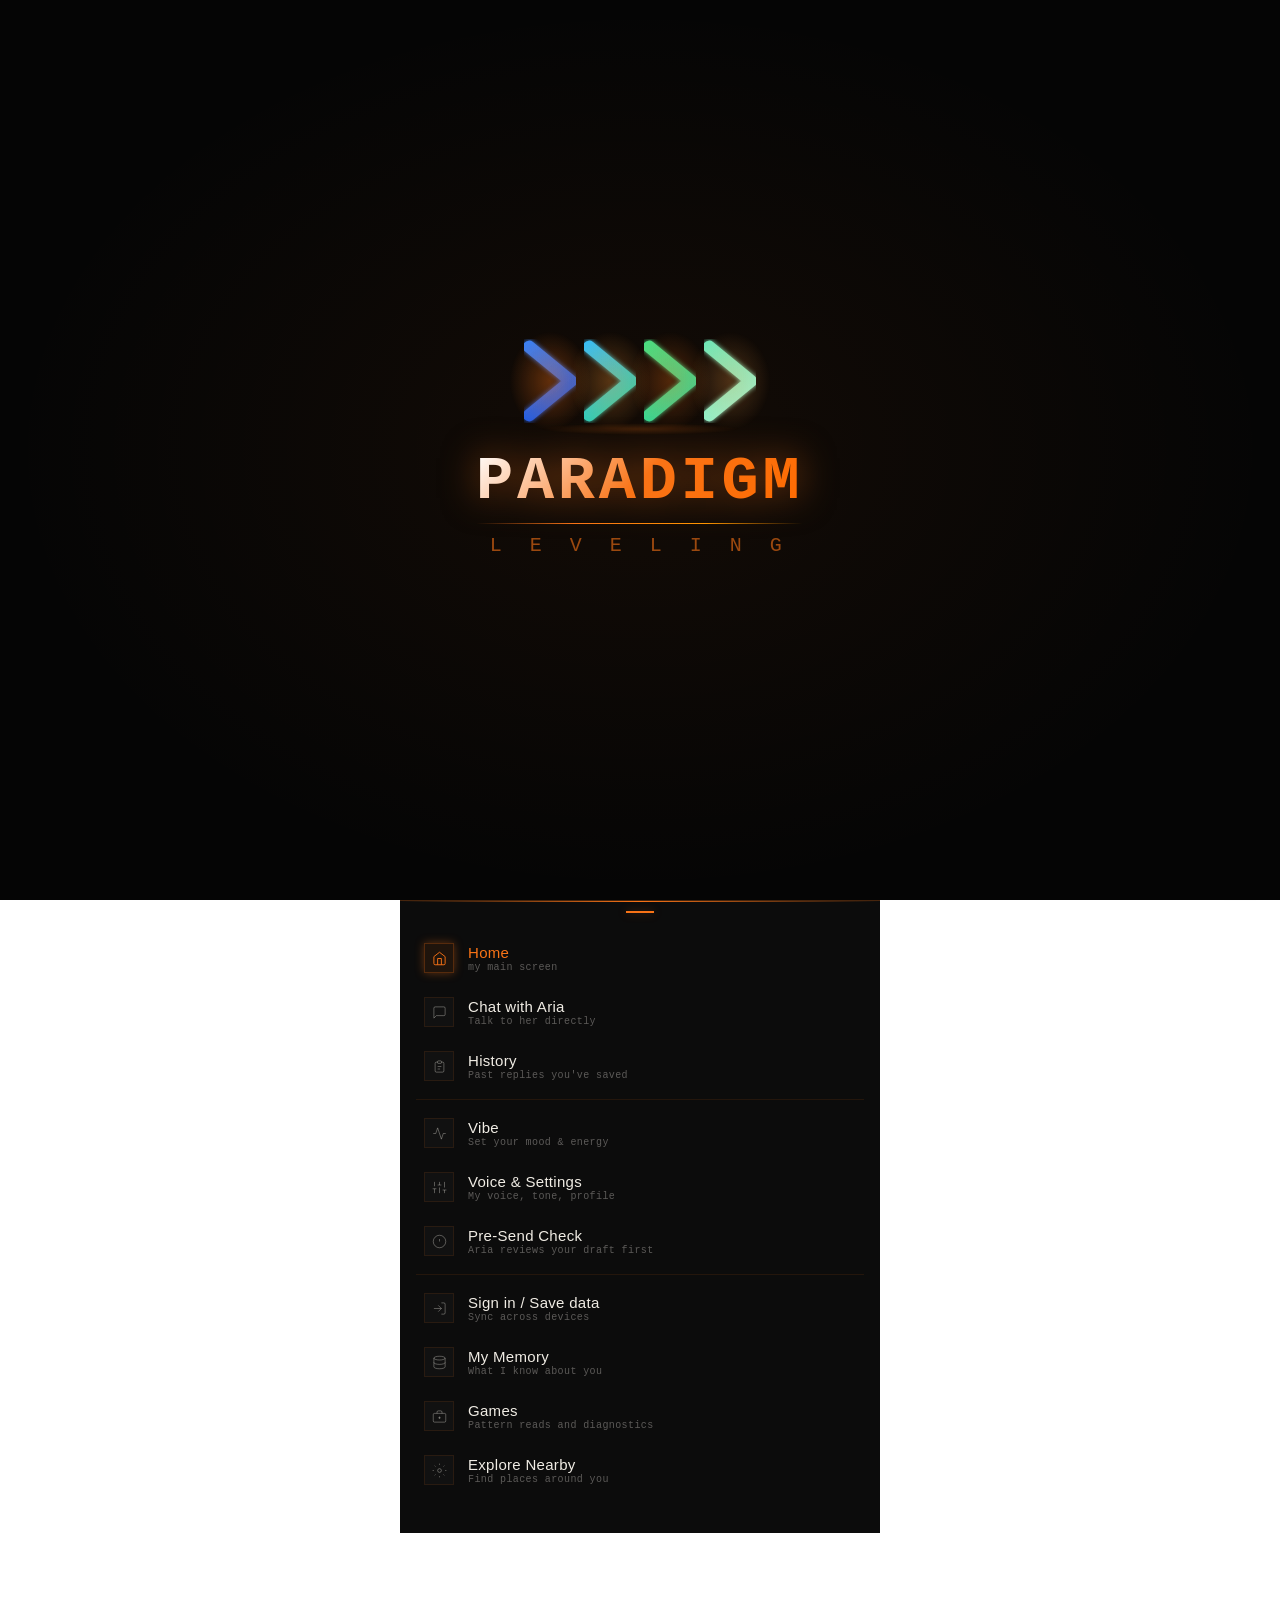
==== index.html @ 17ff1574 "Add files via upload" ====
<!DOCTYPE html>
<html lang="en">
<head>
<meta charset="UTF-8"/>
<meta name="viewport" content="width=device-width, initial-scale=1.0, maximum-scale=1.0"/>
<meta name="mobile-web-app-capable" content="yes"/>
<meta name="apple-mobile-web-app-capable" content="yes"/>
<meta name="apple-mobile-web-app-status-bar-style" content="black-translucent"/>
<meta http-equiv="Content-Security-Policy" content="default-src 'self'; script-src 'self' 'unsafe-inline' https://cdn.jsdelivr.net https://fonts.googleapis.com https://cdnjs.cloudflare.com; style-src 'self' 'unsafe-inline' https://fonts.googleapis.com https://fonts.gstatic.com https://cdnjs.cloudflare.com; font-src 'self' https://fonts.gstatic.com; img-src 'self' data: https://i.imgur.com https://cdn.jsdelivr.net blob: https://*.tile.openstreetmap.org https://*.openstreetmap.org; connect-src 'self' https://*.supabase.co https://api.anthropic.com https://api.elevenlabs.io https://mmtdtcmhvbruubrjgjrz.supabase.co https://overpass-api.de https://maps.mail.ru https://overpass.kumi.systems https://overpass.openstreetmap.ru https://nominatim.openstreetmap.org https://*.ngrok-free.dev; media-src 'self' blob:; frame-src 'none'; object-src 'none'; base-uri 'self'; form-action 'none'"/>
<meta http-equiv="X-Content-Type-Options" content="nosniff"/>
<meta http-equiv="Referrer-Policy" content="strict-origin-when-cross-origin"/>
<title>Aria · Paradigm Leveling</title>
<link rel="preconnect" href="https://fonts.googleapis.com"/>
<link rel="preconnect" href="https://fonts.gstatic.com" crossorigin/>
<link href="https://fonts.googleapis.com/css2?family=Orbitron:wght@400;500;600;700;800;900&family=Share+Tech+Mono&family=Rajdhani:wght@300;400;500;600;700&display=swap" rel="stylesheet"/>
<link href="https://fonts.googleapis.com/css2?family=Barlow:wght@800&family=Barlow+Condensed:wght@300&family=Instrument+Serif:ital@0;1&family=DM+Sans:ital,wght@0,300;0,400;0,500;0,600;1,300&display=swap" rel="stylesheet"/>
<script src="https://cdn.jsdelivr.net/npm/@supabase/supabase-js@2"></script>
<script>
  const SUPABASE_URL = 'https://mmtdtcmhvbruubrjgjrz.supabase.co';
  const SUPABASE_ANON_KEY = 'eyJhbGciOiJIUzI1NiIsInR5cCI6IkpXVCJ9.eyJpc3MiOiJzdXBhYmFzZSIsInJlZiI6Im1tdGR0Y21odmJydXVicmpnanJ6Iiwicm9sZSI6ImFub24iLCJpYXQiOjE3NzcxMTU2MDUsImV4cCI6MjA5MjY5MTYwNX0.f2FXAA8GaUeXXE8V8dnwq4NXz3_22H7d5jVA9rAWsTo';
  // Named `db` to avoid collision with the `window.supabase` namespace the CDN sets
  const db = window.supabase.createClient(SUPABASE_URL, SUPABASE_ANON_KEY);
  let currentUserId = null;
</script>
<link rel="stylesheet" href="style.css"/>
<link rel="stylesheet" href="aria-games.css"/>
<link rel="stylesheet" href="aria-memory-xp.css"/>
<link rel="stylesheet" href="aria-memory-xp-1.css"/>
<link rel="stylesheet" href="aria-explore.css"/>
<link rel="stylesheet" href="aria-nudge-banner.css"/>
<link rel="manifest" href="manifest.json"/>

<!-- Service Worker (Web Share Target) -->
<script>
  if ('serviceWorker' in navigator) {
    navigator.serviceWorker.register('sw.js').catch(() => {});
    navigator.serviceWorker.addEventListener('message', e => {
      if (e.data?.type === 'SHARE_TARGET') {
        const { title, text, url } = e.data;
        const combined = [title, text, url].filter(Boolean).join('\n').trim();
        if (combined) {
          window._pendingShare = combined;
          if (window._ariaReady) handleIncomingShare(combined);
        }
      }
    });
  }
</script>
<style>
.chat-attach-btn {
  flex-shrink: 0;
  width: 36px;
  height: 36px;
  border-radius: 50%;
  border: 1px solid rgba(255,255,255,0.12);
  background: transparent;
  color: rgba(255,255,255,0.45);
  display: flex;
  align-items: center;
  justify-content: center;
  cursor: pointer;
  transition: color 0.2s, border-color 0.2s;
}
.chat-attach-btn:active {
  color: rgba(255,255,255,0.85);
  border-color: rgba(255,255,255,0.3);
}

/* ── Conversation Starter Screen ─────────────────────────────────────────── */
.starter-opener-card {
  background: var(--card2);
  border: 1px solid var(--border);
  border-left: 2px solid var(--rose);
  padding: 14px;
  margin-bottom: 10px;
  animation: fadeInUp 0.25s ease both;
}
.starter-angle-label {
  font-family: var(--font-mono);
  font-size: 9px;
  letter-spacing: 0.15em;
  color: var(--rose);
  text-transform: lowercase;
  margin-bottom: 10px;
}
.starter-bubbles {
  display: flex;
  flex-direction: column;
  gap: 6px;
  margin-bottom: 12px;
}
.starter-bubble {
  background: var(--card);
  border: 1px solid var(--border);
  padding: 9px 12px;
  font-family: var(--font-body);
  font-size: 14px;
  color: var(--text);
  line-height: 1.55;
  border-radius: 2px;
}
.starter-card-actions {
  display: flex;
  gap: 8px;
}
.starter-copy-btn {
  padding: 8px 18px;
  background: transparent;
  border: 1px solid var(--rose);
  color: var(--rose);
  font-family: var(--font-mono);
  font-size: 10px;
  letter-spacing: 0.1em;
  cursor: pointer;
  transition: background 0.15s;
}
.starter-copy-btn:active {
  background: var(--rose-dim);
}
.starter-edit-btn {
  padding: 8px 14px;
  background: transparent;
  border: 1px solid var(--border);
  color: var(--muted);
  font-family: var(--font-mono);
  font-size: 10px;
  letter-spacing: 0.06em;
  cursor: pointer;
  transition: border-color 0.15s;
}
.starter-edit-btn:active {
  border-color: var(--rose-border);
  color: var(--text2);
}
</style>
</head>
<body>
<!-- loading screen — paradigm leveling (3d fly-in v2) -->
<div id="ariaLoader">
  <div class="pl2-bg-glow"></div>
  <div class="pl2-loader">

    <!-- 4 chevron arrows — original logo colours -->
    <div class="pl2-chevrons">

      <!-- Arrow 1: deep blue — flies in from top-left, spinning on Y -->
      <div class="pl2-ch pl2-ch-1">
        <svg viewBox="0 0 60 80" fill="none" xmlns="http://www.w3.org/2000/svg">
          <defs>
            <linearGradient id="pl2-lg1" x1="0" y1="0" x2="60" y2="80" gradientUnits="userSpaceOnUse">
              <stop offset="0%" stop-color="#3b82f6"/>
              <stop offset="100%" stop-color="#1d4ed8"/>
            </linearGradient>
            <filter id="pl2-glow1">
              <feGaussianBlur stdDeviation="3" result="blur"/>
              <feMerge><feMergeNode in="blur"/><feMergeNode in="SourceGraphic"/></feMerge>
            </filter>
          </defs>
          <path d="M8 4 L52 40 L8 76" stroke="url(#pl2-lg1)" stroke-width="13"
            stroke-linecap="round" stroke-linejoin="round" fill="none" filter="url(#pl2-glow1)"/>
        </svg>
      </div>

      <!-- Arrow 2: blue → teal — flies in from deep behind, tumbling on X -->
      <div class="pl2-ch pl2-ch-2">
        <svg viewBox="0 0 60 80" fill="none" xmlns="http://www.w3.org/2000/svg">
          <defs>
            <linearGradient id="pl2-lg2" x1="0" y1="0" x2="60" y2="80" gradientUnits="userSpaceOnUse">
              <stop offset="0%" stop-color="#38bdf8"/>
              <stop offset="100%" stop-color="#34d399"/>
            </linearGradient>
            <filter id="pl2-glow2">
              <feGaussianBlur stdDeviation="3" result="blur"/>
              <feMerge><feMergeNode in="blur"/><feMergeNode in="SourceGraphic"/></feMerge>
            </filter>
          </defs>
          <path d="M8 4 L52 40 L8 76" stroke="url(#pl2-lg2)" stroke-width="13"
            stroke-linecap="round" stroke-linejoin="round" fill="none" filter="url(#pl2-glow2)"/>
        </svg>
      </div>

      <!-- Arrow 3: teal → green — fires in from right, barrel-rolling on Z -->
      <div class="pl2-ch pl2-ch-3">
        <svg viewBox="0 0 60 80" fill="none" xmlns="http://www.w3.org/2000/svg">
          <defs>
            <linearGradient id="pl2-lg3" x1="0" y1="0" x2="60" y2="80" gradientUnits="userSpaceOnUse">
              <stop offset="0%" stop-color="#4ade80"/>
              <stop offset="100%" stop-color="#34d399"/>
            </linearGradient>
            <filter id="pl2-glow3">
              <feGaussianBlur stdDeviation="3" result="blur"/>
              <feMerge><feMergeNode in="blur"/><feMergeNode in="SourceGraphic"/></feMerge>
            </filter>
          </defs>
          <path d="M8 4 L52 40 L8 76" stroke="url(#pl2-lg3)" stroke-width="13"
            stroke-linecap="round" stroke-linejoin="round" fill="none" filter="url(#pl2-glow3)"/>
        </svg>
      </div>

      <!-- Arrow 4: light mint — dives in from above, spinning on all axes -->
      <div class="pl2-ch pl2-ch-4">
        <svg viewBox="0 0 60 80" fill="none" xmlns="http://www.w3.org/2000/svg">
          <defs>
            <linearGradient id="pl2-lg4" x1="0" y1="0" x2="60" y2="80" gradientUnits="userSpaceOnUse">
              <stop offset="0%" stop-color="#6ee7b7"/>
              <stop offset="100%" stop-color="#a7f3d0"/>
            </linearGradient>
            <filter id="pl2-glow4">
              <feGaussianBlur stdDeviation="3" result="blur"/>
              <feMerge><feMergeNode in="blur"/><feMergeNode in="SourceGraphic"/></feMerge>
            </filter>
          </defs>
          <path d="M8 4 L52 40 L8 76" stroke="url(#pl2-lg4)" stroke-width="13"
            stroke-linecap="round" stroke-linejoin="round" fill="none" filter="url(#pl2-glow4)"/>
        </svg>
      </div>

    </div>

    <!-- drop shadow under chevrons -->
    <div class="pl2-chevrons-shadow"></div>

    <!-- wordmark -->
    <div class="pl2-wordmark">
      <div class="pl2-paradigm">PARADIGM</div>
      <div class="pl2-divider"><div class="pl2-divider-shine"></div></div>
      <div class="pl2-leveling">L E V E L I N G</div>
    </div>

  </div>


</div>

<!-- ══ ARIA LOADER (sequence 2 — after Paradigm Leveling) ══ -->
<style id="ariaLoaderStyles">
/* Aria Loader — scoped to #ariaLoaderSequence */

*,*::before,*::after{box-sizing:border-box;margin:0;padding:0}
:root{
  --c:#00f5d4;--cv:#7b2fff;--cg:#00c9a7;--hair:#c05818;
  /* Set --aria-bg-url to your hosted image URL, e.g.:
     --aria-bg-url: url("assets/aria-bg.jpg");
     The base64 fallback below is used when this is not overridden. */
}

html,body{
  width:100%;height:100%;
  /* fallback gradient if image fails */
  background:linear-gradient(160deg,#071830 0%,#0a2a2a 40%,#12103a 100%);
  overflow:hidden;
}

#ariaLoaderSequence{
  position:relative;
  width:100%;height:100%;
  max-width:430px;
  margin:0 auto;
  overflow:hidden;
  font-family:"Share Tech Mono",monospace;
}

/* ── ARIA BG ── */
.aria-bg{
  position:absolute;inset:0;
  /* background-image: var(--aria-bg-url, none); — swap base64 below for a hosted URL */
  background-image:url("[data-uri]");
  background-size:cover;
  background-position:center top;
  /* if image fails, show fallback gradient */
  background-color:#0a2a3a;
  opacity:0;
  animation:bgReveal 1s 0.1s ease forwards;
}
@keyframes bgReveal{
  from{opacity:0;filter:brightness(0.15) blur(10px) saturate(0);}
  to{opacity:1;filter:brightness(1) blur(0) saturate(1);}
}

/* ── VIGNETTES ── */
.vig-top{
  position:absolute;top:0;left:0;right:0;height:42%;
  background:linear-gradient(to bottom,rgba(3,12,24,0.94) 0%,rgba(3,12,24,0.58) 52%,transparent 100%);
  pointer-events:none;
}
.vig-bot{
  position:absolute;bottom:0;left:0;right:0;height:36%;
  background:linear-gradient(to top,rgba(3,12,24,0.98) 0%,rgba(3,12,24,0.8) 45%,rgba(3,12,24,0.3) 75%,transparent 100%);
  pointer-events:none;
}

/* ── GLOWS ── */
.rim{
  position:absolute;top:32%;left:50%;
  transform:translate(-50%,-50%);
  width:340px;height:280px;
  background:radial-gradient(ellipse,rgba(0,245,212,0.1) 0%,transparent 68%);
  pointer-events:none;
  animation:rimPulse 2.8s ease-in-out infinite;
}
@keyframes rimPulse{
  0%,100%{opacity:0.65;}50%{opacity:1;}
}
.floor{
  position:absolute;bottom:19%;left:50%;
  transform:translateX(-50%);
  width:280px;height:44px;
  background:radial-gradient(ellipse,rgba(0,245,212,0.2) 0%,transparent 70%);
  filter:blur(12px);pointer-events:none;
  animation:rimPulse 3s 0.5s ease-in-out infinite;
}

/* ── SCANLINES ── */
.scanlines{
  position:absolute;inset:0;pointer-events:none;
  background:repeating-linear-gradient(0deg,transparent,transparent 3px,rgba(0,245,212,0.012) 3px,rgba(0,245,212,0.012) 4px);
  opacity:0;animation:texIn 0.5s 0.9s ease forwards;
}
@keyframes texIn{to{opacity:1;}}

/* ── TITLE ── */
.title-block{
  position:absolute;top:0;left:0;right:0;
  padding:40px 22px 0;text-align:center;
  opacity:0;
  animation:titleDrop 0.7s 0.2s cubic-bezier(0.22,1,0.36,1) forwards;
}
@keyframes titleDrop{
  from{opacity:0;transform:translateY(-20px);}
  to{opacity:1;transform:translateY(0);}
}
.eyebrow{
  font-size:9px;letter-spacing:4px;
  color:var(--c);opacity:0.6;
  text-shadow:0 0 10px var(--c);margin-bottom:6px;
}
.t-main{
  font-family:"Orbitron",sans-serif;
  font-size:clamp(22px,6.2vw,29px);
  font-weight:900;letter-spacing:2px;line-height:1;color:#fff;
  text-shadow:0 0 6px #00f5d4,0 0 18px rgba(0,245,212,0.8),0 0 46px rgba(0,245,212,0.38),0 0 90px rgba(123,47,255,0.5);
  animation:tPulse 3.2s 1.2s ease-in-out infinite, glitch 10s 2.5s infinite;
}
@keyframes tPulse{
  0%,100%{text-shadow:0 0 6px #00f5d4,0 0 18px rgba(0,245,212,0.8),0 0 46px rgba(0,245,212,0.38),0 0 90px rgba(123,47,255,0.5);}
  50%{text-shadow:0 0 10px #00f5d4,0 0 30px rgba(0,245,212,1),0 0 70px rgba(0,245,212,0.55),0 0 120px rgba(123,47,255,0.65);}
}
@keyframes glitch{
  0%,88%,100%{clip-path:none;transform:none;filter:none;}
  89%{clip-path:inset(12% 0 68% 0);transform:translateX(-5px);filter:hue-rotate(80deg) brightness(1.4);}
  90%{clip-path:inset(62% 0 4% 0);transform:translateX(5px);}
  91%{clip-path:none;transform:none;filter:none;}
  92%{clip-path:inset(28% 0 44% 0);transform:translateX(-2px);filter:hue-rotate(150deg);}
  93%{clip-path:none;transform:none;filter:none;}
}
.divider{
  width:130px;height:1px;
  background:linear-gradient(90deg,transparent,var(--c),transparent);
  margin:8px auto 8px;box-shadow:0 0 12px var(--c);
  opacity:0;animation:divIn 0.5s 0.75s ease forwards;
}
@keyframes divIn{to{opacity:0.9;}}
.t-sub{
  font-size:11px;letter-spacing:2px;
  color:rgba(255,255,255,0.72);
  text-shadow:0 0 12px rgba(0,245,212,0.35);
}

/* ── BOTTOM UI ── */
.bottom-ui{
  position:absolute;bottom:86px;left:0;right:0;
  padding:0 26px 8px;
  display:flex;flex-direction:column;gap:8px;
  opacity:0;
  animation:botRise 0.65s 1.1s cubic-bezier(0.22,1,0.36,1) forwards;
}
@keyframes botRise{
  from{opacity:0;transform:translateY(18px);}
  to{opacity:1;transform:translateY(0);}
}

/* STATUS LINES */
.slines{display:flex;flex-direction:column;gap:3px;}
.sl{
  font-size:8px;letter-spacing:1.5px;color:var(--c);
  opacity:0;display:flex;align-items:center;gap:8px;
  animation:slIn 0.28s ease forwards;
}
.sl::before{
  content:"";width:5px;height:5px;
  background:var(--c);border-radius:50%;
  box-shadow:0 0 7px var(--c),0 0 14px var(--c);
  flex-shrink:0;animation:dotBlink 1.6s ease-in-out infinite;
}
@keyframes dotBlink{0%,100%{opacity:1;}50%{opacity:0.2;}}
.sl:nth-child(1){animation-delay:1.28s;}
.sl:nth-child(2){animation-delay:1.66s;}
.sl:nth-child(3){animation-delay:2.04s;}
.sl:nth-child(4){animation-delay:2.42s;color:#fff;text-shadow:0 0 8px var(--c);}
.sl:nth-child(4)::before{background:#fff;box-shadow:0 0 8px #fff,0 0 20px var(--c);}
@keyframes slIn{
  from{opacity:0;transform:translateX(-10px);}
  to{opacity:0.88;transform:translateX(0);}
}

/* TYPEWRITER — 20 chars, starts 1.3s, done ~2.7s */
.tw-row{display:flex;align-items:center;justify-content:center;}
.tw{
  font-family:"Orbitron",sans-serif;
  font-size:11px;font-weight:700;letter-spacing:5px;
  color:#fff;
  text-shadow:0 0 10px var(--c),0 0 26px rgba(0,245,212,0.5);
  white-space:nowrap;overflow:hidden;
  border-right:2px solid var(--c);
  width:0;
  animation:
    twOut 1.4s steps(20,end) 1.3s forwards,
    twBlink 0.65s step-end 2.75s infinite;
}
@keyframes twOut{to{width:260px;}}
@keyframes twBlink{
  0%,100%{border-right-color:var(--c);}
  50%{border-right-color:transparent;}
}

/* PROGRESS BAR — starts 1.4s, 2s fill → done 3.4s */
.bar-wrap{position:relative;width:100%;}
.pct-label{
  position:absolute;right:0;top:-18px;
  font-family:"Orbitron",sans-serif;
  font-size:8px;font-weight:700;letter-spacing:2px;
  color:var(--c);text-shadow:0 0 8px var(--c);
  z-index:10;
  opacity:0;animation:pctIn 0.3s 1.5s ease forwards;
}
@keyframes pctIn{to{opacity:1;}}

.bar-outer{
  width:100%;height:10px;border-radius:5px;
  background:rgba(0,245,212,0.05);
  border:1px solid rgba(0,245,212,0.22);
  position:relative;overflow:visible;
  animation:barGlow 2s 1.4s ease forwards;
}
@keyframes barGlow{
  to{box-shadow:0 0 18px rgba(0,245,212,0.22),0 0 44px rgba(0,245,212,0.09);}
}
.bar-fill{
  position:absolute;top:0;left:0;
  height:100%;width:0;border-radius:5px;
  background:linear-gradient(90deg,#004f47 0%,var(--cg) 35%,var(--c) 72%,#dffffa 100%);
  animation:fillUp 2s 1.4s cubic-bezier(0.35,0,0.1,1) forwards;
  overflow:hidden;
}
@keyframes fillUp{to{width:100%;}}
.bar-fill::after{
  content:"";
  position:absolute;top:0;left:-80%;width:55%;height:100%;
  background:linear-gradient(90deg,transparent,rgba(255,255,255,0.55),transparent);
  animation:shim 1.3s 1.7s ease-in-out infinite;
}
@keyframes shim{0%{left:-80%;}100%{left:140%;}}
.tip{
  position:absolute;top:50%;right:0;
  transform:translate(50%,-50%);
  width:14px;height:14px;border-radius:50%;
  background:radial-gradient(circle,#fff 0%,var(--c) 45%,transparent 72%);
  box-shadow:0 0 14px var(--c),0 0 32px var(--c);
  opacity:0;animation:tipLive 2s 1.4s ease forwards;
}
@keyframes tipLive{5%{opacity:1;}90%{opacity:1;}100%{opacity:0;}}
#sc{
  position:absolute;left:0;
  top:50%;transform:translateY(-50%);
  width:100%;height:70px;pointer-events:none;
}

/* ── SCAN LINE — 3.1s ── */
.scan{
  position:absolute;left:0;right:0;height:3px;
  background:linear-gradient(90deg,transparent 0%,rgba(0,245,212,0.07) 20%,rgba(0,245,212,0.88) 50%,rgba(0,245,212,0.07) 80%,transparent 100%);
  box-shadow:0 0 26px rgba(0,245,212,0.75),0 0 60px rgba(0,245,212,0.25);
  opacity:0;pointer-events:none;z-index:50;
  animation:scanFall 0.65s 3.1s linear forwards;
}
@keyframes scanFall{
  0%{top:-3px;opacity:0;}4%{opacity:1;}100%{top:100%;opacity:0.1;}
}

/* ── FLASH — 3.55s ── */
.flash{
  position:absolute;inset:0;
  background:rgba(0,245,212,0.09);
  opacity:0;pointer-events:none;z-index:49;
  animation:flashOn 0.1s 3.55s ease forwards,flashOff 0.5s 3.65s ease forwards;
}
@keyframes flashOn{to{opacity:1;}}
@keyframes flashOff{to{opacity:0;}}

/* ── ORANGE BUTTON — JS triggers .btn-ready class after bar animation ends ── */
.btn-wrap{
  position:absolute;
  bottom:0;left:0;right:0;
  padding:0 26px 24px;
  opacity:0;
  z-index:20;
  transform:translateY(16px);
  transition:opacity 0.55s cubic-bezier(0.22,1,0.36,1), transform 0.55s cubic-bezier(0.22,1,0.36,1);
}
.btn-wrap.btn-ready{
  opacity:1;
  transform:translateY(0);
}

/* ── REDUCED MOTION — collapse all decorative animations ── */
@media(prefers-reduced-motion:reduce){
  .aria-bg{animation:none;opacity:1;filter:none;}
  .title-block{animation:none;opacity:1;transform:none;}
  .divider{animation:none;opacity:0.9;}
  .scanlines{animation:none;opacity:1;}
  .bottom-ui{animation:none;opacity:1;transform:none;}
  .sl{animation:none!important;opacity:0.88!important;transform:none!important;}
  .sl::before{animation:none;}
  .tw{animation:none;width:260px;border-right-color:var(--c);}
  .bar-fill{animation:none;width:100%;}
  .bar-fill::after{animation:none;}
  .tip{animation:none;opacity:0;}
  .bar-outer{animation:none;box-shadow:0 0 18px rgba(0,245,212,0.22);}
  .pct-label{animation:none;opacity:1;}
  .rim,.floor{animation:none;opacity:0.8;}
  .scan{animation:none;display:none;}
  .flash{animation:none;}
  .t-main{animation:none;text-shadow:0 0 6px #00f5d4,0 0 18px rgba(0,245,212,0.8);}
  .btn-wrap{transition:none;}
  .aria-btn{animation:none;}
  .aria-btn::before{animation:none;}
}
.aria-btn{
  width:100%;
  padding:11px 0 10px;
  border:none;border-radius:7px;
  /* hair color: deep warm burnt orange */
  background:linear-gradient(135deg,#a84010 0%,#c25018 55%,#d4601e 100%);
  box-shadow:
    0 0 18px rgba(180,70,16,0.7),
    0 0 44px rgba(180,70,16,0.3),
    inset 0 1px 0 rgba(255,255,255,0.18),
    inset 0 -1px 0 rgba(0,0,0,0.25);
  cursor:pointer;
  position:relative;overflow:hidden;
  animation:btnPulse 2.2s 5.4s ease-in-out infinite;
  -webkit-tap-highlight-color:transparent;
}
@keyframes btnPulse{
  0%,100%{box-shadow:0 0 18px rgba(180,70,16,0.7),0 0 44px rgba(180,70,16,0.3),inset 0 1px 0 rgba(255,255,255,0.18),inset 0 -1px 0 rgba(0,0,0,0.25);}
  50%{box-shadow:0 0 28px rgba(194,80,24,0.9),0 0 65px rgba(194,80,24,0.45),inset 0 1px 0 rgba(255,255,255,0.18),inset 0 -1px 0 rgba(0,0,0,0.25);}
}
.aria-btn::before{
  content:"";
  position:absolute;top:0;left:-80%;width:55%;height:100%;
  background:linear-gradient(90deg,transparent,rgba(255,255,255,0.28),transparent);
  animation:btnShim 2.4s 5.6s ease-in-out infinite;
}
@keyframes btnShim{0%{left:-80%;}100%{left:140%;}}
.btn-top{
  font-family:"Orbitron",sans-serif;
  font-size:13px;font-weight:900;letter-spacing:4px;
  color:#fff;display:block;line-height:1;margin-bottom:3px;
  text-shadow:0 0 8px rgba(255,200,150,0.5),0 2px 4px rgba(0,0,0,0.4);
}
.btn-sub{
  font-family:"Share Tech Mono",monospace;
  font-size:8px;letter-spacing:3px;
  color:rgba(255,255,255,0.76);display:block;
  text-shadow:0 1px 3px rgba(0,0,0,0.3);
}

/* ── GLITCH-OUT OVERLAY ── */
.glitch-out{
  position:fixed;inset:0;
  z-index:999;pointer-events:none;opacity:0;
  background:transparent;
}
.glitch-out.active{pointer-events:all;}
#glitchCanvas{position:absolute;inset:0;width:100%;height:100%;}
.ch-r,.ch-g{position:absolute;inset:0;opacity:0;}
.ch-r{background:rgba(180,60,10,0.2);mix-blend-mode:screen;}
.ch-g{background:rgba(0,220,160,0.1);mix-blend-mode:screen;}


/* Wrapper: full-screen overlay matching #ariaLoader behaviour */
#ariaLoaderSequence-wrap {
  position: fixed;
  inset: 0;
  z-index: 9999;
  display: none; /* hidden until PL loader finishes */
  background: linear-gradient(160deg,#071830 0%,#0a2a2a 40%,#12103a 100%);
}
</style>

<div id="ariaLoaderSequence-wrap">
  <div id="ariaLoaderSequence">
  <div class="aria-bg"></div>
  <div class="vig-top"></div>
  <div class="vig-bot"></div>
  <div class="rim"></div>
  <div class="floor"></div>
  <div class="scanlines"></div>

  <div class="title-block">
    <div class="eyebrow">// SYSTEM BOOT SEQUENCE //</div>
    <div class="t-main">ARIA INTELLIGENCE</div>
    <div class="divider"></div>
    <div class="t-sub">Your Personal Smart Assistant</div>
  </div>

  <div class="bottom-ui">
    <div class="slines">
      <div class="sl">LOADING NEURAL MODULES...</div>
      <div class="sl">ESTABLISHING SECURE LINK...</div>
      <div class="sl">SYNCING USER PROFILE...</div>
      <div class="sl">ARIA IS READY</div>
    </div>
    <div class="tw-row"><div class="tw">INITIALIZING ARIA...</div></div>
    <div class="bar-wrap">
      <div class="pct-label" id="pctEl">0%</div>
      <div class="bar-outer">
        <div class="bar-fill"><div class="tip"></div></div>
        <canvas id="sc"></canvas>
      </div>
    </div>
  </div>

  <!-- orange button — sits BELOW bottom-ui, hidden until 4.8s -->
  <div class="btn-wrap">
    <button class="aria-btn" id="ariaBtn">
      <span class="btn-top">ARIA ONLINE</span>
      <span class="btn-sub">TAP TO CONTINUE</span>
    </button>
  </div>

  <div class="scan"></div>
  <div class="flash"></div>

  <div class="glitch-out" id="glitchOut">
    <canvas id="glitchCanvas"></canvas>
    <div class="ch-r" id="chR"></div>
    <div class="ch-g" id="chG"></div>
  </div>
</div>

<script>
(function(){
  /* ── REDUCED MOTION CHECK ── */
  var reducedMotion = window.matchMedia("(prefers-reduced-motion: reduce)").matches;

  /* ── PARTICLE BAR ── */
  var cv   = document.getElementById("sc");
  var cx   = cv.getContext("2d");
  var barO = cv.parentElement;
  var barF = barO.querySelector(".bar-fill");
  var pctE = document.getElementById("pctEl");

  /* Resize without nuking particle state — just update dims, RAF redraws pts on new size */
  function resize(){
    cv.width  = barO.offsetWidth || 300;
    cv.height = 70;
  }
  resize();
  window.addEventListener("resize", function(){ resize(); });

  var COLS = ["#00f5d4","#00c9a7","#ffffff","#b0fff2","#7b2fff","#ff8040"];
  var pts  = [];

  function spawn(){
    var x = barF.offsetWidth || 0;
    for(var i=0;i<4;i++){
      pts.push({
        x:x, y:cv.height/2,
        vx:(Math.random()-0.35)*3,
        vy:(Math.random()-0.5)*6-1.5,
        life:1,
        decay:0.028+Math.random()*0.04,
        r:Math.random()*2.6+0.5,
        col:COLS[Math.floor(Math.random()*COLS.length)],
        trail:[]
      });
    }
  }

  function loop(){
    cx.clearRect(0,0,cv.width,cv.height);
    for(var i=pts.length-1;i>=0;i--){
      var p=pts[i];
      p.trail.push({x:p.x,y:p.y});
      if(p.trail.length>6) p.trail.shift();
      p.x+=p.vx; p.y+=p.vy; p.vy+=0.2; p.vx*=0.96;
      p.life-=p.decay;
      if(p.life<=0){pts.splice(i,1);continue;}
      for(var t=0;t<p.trail.length;t++){
        cx.globalAlpha=(t/p.trail.length)*p.life*0.35;
        cx.fillStyle=p.col;
        cx.beginPath();
        cx.arc(p.trail[t].x,p.trail[t].y,p.r*(t/p.trail.length)*0.8,0,Math.PI*2);
        cx.fill();
      }
      cx.globalAlpha=p.life;
      cx.shadowBlur=10; cx.shadowColor=p.col;
      cx.fillStyle=p.col;
      cx.beginPath();
      cx.arc(p.x,p.y,p.r,0,Math.PI*2);
      cx.fill();
      cx.shadowBlur=0;
    }
    cx.globalAlpha=1;
    requestAnimationFrame(loop);
  }
  loop();

  /* ── PCT COUNTER — calls showButton() when done ── */
  var t0=null;
  var DUR=2000;
  function tick(ts){
    if(!t0) t0=ts;
    var p=Math.min(100,Math.round((ts-t0)/DUR*100));
    pctE.textContent=p+"%";
    if(p<100){
      requestAnimationFrame(tick);
    } else {
      pctE.textContent="100%";
      showButton();
    }
  }

  /* ── JS-TRIGGERED BUTTON REVEAL ── */
  function showButton(){
    var btnWrap = document.querySelector(".btn-wrap");
    requestAnimationFrame(function(){
      requestAnimationFrame(function(){
        btnWrap.classList.add("btn-ready");
      });
    });
  }

  if(reducedMotion){
    /* Skip all delays — show final state immediately */
    pctE.textContent="100%";
    showButton();
  } else {
    setTimeout(function(){ requestAnimationFrame(tick); }, 1400);
    setTimeout(function(){
      var spawnInterval = setInterval(spawn, 50);
      setTimeout(function(){ clearInterval(spawnInterval); }, 2200);
    }, 1400);
  }

  /* ── BUTTON LISTENER (no inline onclick) ── */
  document.getElementById("ariaBtn").addEventListener("click", triggerGlitchOut);

})();

/* ── GLITCH-OUT on tap ── */
function triggerGlitchOut(){
  var overlay = document.getElementById("glitchOut");
  var gcv     = document.getElementById("glitchCanvas");
  var chR     = document.getElementById("chR");
  var chG     = document.getElementById("chG");
  var ctx     = gcv.getContext("2d");

  /* Prevent double-fire */
  var btn = document.getElementById("ariaBtn");
  btn.removeEventListener("click", triggerGlitchOut);
  btn.style.pointerEvents = "none";

  overlay.classList.add("active");
  gcv.width  = window.innerWidth;
  gcv.height = window.innerHeight;

  var frame = 0;
  var TOTAL = 38;
  var hairR = 192, hairG = 78, hairB = 20;

  function drawNoise(intensity, hueShift){
    var img = ctx.createImageData(gcv.width, gcv.height);
    var d   = img.data;
    for(var i=0;i<d.length;i+=4){
      if(Math.random() < intensity){
        var f = 0.55 + Math.random()*0.45;
        d[i]   = Math.min(255, hairR*f + hueShift*50);
        d[i+1] = Math.min(255, hairG*f);
        d[i+2] = Math.min(255, hairB*f + hueShift*15);
        d[i+3] = 190 + Math.random()*65;
      } else {
        d[i]=d[i+1]=d[i+2]=0; d[i+3]=0;
      }
    }
    ctx.putImageData(img,0,0);
    var lines = Math.floor(Math.random()*10*intensity + 2);
    for(var l=0;l<lines;l++){
      ctx.save();
      ctx.globalAlpha = 0.2 + Math.random()*0.35;
      ctx.fillStyle = "rgba(180,"+Math.floor(50+Math.random()*60)+",10,0.6)";
      ctx.fillRect((Math.random()-0.5)*25*intensity, Math.random()*gcv.height, gcv.width, Math.random()*5+1);
      ctx.restore();
    }
  }

  function gframe(){
    var p = frame / TOTAL;
    var intensity = p < 0.3 ? p/0.3*0.4 : p < 0.75 ? 0.4+(p-0.3)/0.45*0.5 : 1;
    overlay.style.opacity = Math.min(1, p*3.5).toString();
    chR.style.opacity = (intensity*0.55).toString();
    chR.style.transform = "translateX("+((Math.random()-0.5)*intensity*14)+"px)";
    chG.style.opacity = (intensity*0.35).toString();
    chG.style.transform = "translateX("+((Math.random()-0.5)*intensity*8)+"px)";
    drawNoise(intensity, Math.sin(frame*0.8)*0.5+0.5);
    frame++;
    if(frame < TOTAL){
      requestAnimationFrame(gframe);
    } else {
      ctx.fillStyle="#fff";
      ctx.globalAlpha=1;
      ctx.fillRect(0,0,gcv.width,gcv.height);
      overlay.style.opacity="1";
      overlay.style.background="#fff";
      setTimeout(function(){
        overlay.style.transition="background 0.3s ease, opacity 0.4s ease";
        overlay.style.background="#000";
        overlay.style.opacity="0.95";
        /* Navigation hook — uncomment when ready:
           window.location.href = "index.html"; */
        setTimeout(function(){
          overlay.style.opacity="0";
          overlay.style.background="";
          overlay.style.transition="";
          overlay.classList.remove("active");
          btn.style.pointerEvents = "";
          btn.addEventListener("click", triggerGlitchOut);
        }, 500);
      }, 80);
    }
  }
  requestAnimationFrame(gframe);
}
</script>
</div>

<script id="ariaLoaderScript">
(function() {
  /* ── SEQUENCE CONTROLLER ──
     Waits for Paradigm Leveling loader to finish, then shows Aria loader.
     Aria loader button dismisses itself and lets the app run.
  */
  function showAriaLoader() {
    var wrap = document.getElementById('ariaLoaderSequence-wrap');
    wrap.style.display = 'block';
    initAriaLoader();
  }

  function hideAriaLoader() {
    var wrap = document.getElementById('ariaLoaderSequence-wrap');
    wrap.style.opacity = '0';
    wrap.style.transition = 'opacity 0.3s ease';
    setTimeout(function() {
      wrap.style.display = 'none';
      wrap.style.opacity = '';
      wrap.style.transition = '';
    }, 300);
  }

  /* Hook into the existing PL loader hide mechanism.
     aria-app.js calls hideLoader() which hides #ariaLoader.
     We observe #ariaLoader for display:none and intercept. */
  function watchPLLoader() {
    var plLoader = document.getElementById('ariaLoader');
    if (!plLoader) { showAriaLoader(); return; }

    var obs = new MutationObserver(function(mutations) {
      mutations.forEach(function(m) {
        if (m.type === 'attributes' && m.attributeName === 'style') {
          var s = plLoader.style;
          // PL loader hidden when display:none or opacity:0
          if (s.display === 'none' || parseFloat(s.opacity) === 0) {
            obs.disconnect();
            showAriaLoader();
          }
        }
      });
    });
    obs.observe(plLoader, { attributes: true, attributeFilter: ['style', 'class'] });

    // Fallback: if PL loader is already hidden by the time we run
    if (plLoader.style.display === 'none') {
      obs.disconnect();
      showAriaLoader();
    }
  }

  function initAriaLoader() {
    
(function(){
  /* ── REDUCED MOTION CHECK ── */
  var reducedMotion = window.matchMedia("(prefers-reduced-motion: reduce)").matches;

  /* ── PARTICLE BAR ── */
  var cv   = document.getElementById("sc");
  var cx   = cv.getContext("2d");
  var barO = cv.parentElement;
  var barF = barO.querySelector(".bar-fill");
  var pctE = document.getElementById("pctEl");

  /* Resize without nuking particle state — just update dims, RAF redraws pts on new size */
  function resize(){
    cv.width  = barO.offsetWidth || 300;
    cv.height = 70;
  }
  resize();
  window.addEventListener("resize", function(){ resize(); });

  var COLS = ["#00f5d4","#00c9a7","#ffffff","#b0fff2","#7b2fff","#ff8040"];
  var pts  = [];

  function spawn(){
    var x = barF.offsetWidth || 0;
    for(var i=0;i<4;i++){
      pts.push({
        x:x, y:cv.height/2,
        vx:(Math.random()-0.35)*3,
        vy:(Math.random()-0.5)*6-1.5,
        life:1,
        decay:0.028+Math.random()*0.04,
        r:Math.random()*2.6+0.5,
        col:COLS[Math.floor(Math.random()*COLS.length)],
        trail:[]
      });
    }
  }

  function loop(){
    cx.clearRect(0,0,cv.width,cv.height);
    for(var i=pts.length-1;i>=0;i--){
      var p=pts[i];
      p.trail.push({x:p.x,y:p.y});
      if(p.trail.length>6) p.trail.shift();
      p.x+=p.vx; p.y+=p.vy; p.vy+=0.2; p.vx*=0.96;
      p.life-=p.decay;
      if(p.life<=0){pts.splice(i,1);continue;}
      for(var t=0;t<p.trail.length;t++){
        cx.globalAlpha=(t/p.trail.length)*p.life*0.35;
        cx.fillStyle=p.col;
        cx.beginPath();
        cx.arc(p.trail[t].x,p.trail[t].y,p.r*(t/p.trail.length)*0.8,0,Math.PI*2);
        cx.fill();
      }
      cx.globalAlpha=p.life;
      cx.shadowBlur=10; cx.shadowColor=p.col;
      cx.fillStyle=p.col;
      cx.beginPath();
      cx.arc(p.x,p.y,p.r,0,Math.PI*2);
      cx.fill();
      cx.shadowBlur=0;
    }
    cx.globalAlpha=1;
    requestAnimationFrame(loop);
  }
  loop();

  /* ── PCT COUNTER — calls showButton() when done ── */
  var t0=null;
  var DUR=2000;
  function tick(ts){
    if(!t0) t0=ts;
    var p=Math.min(100,Math.round((ts-t0)/DUR*100));
    pctE.textContent=p+"%";
    if(p<100){
      requestAnimationFrame(tick);
    } else {
      pctE.textContent="100%";
      showButton();
    }
  }

  /* ── JS-TRIGGERED BUTTON REVEAL ── */
  function showButton(){
    var btnWrap = document.querySelector(".btn-wrap");
    requestAnimationFrame(function(){
      requestAnimationFrame(function(){
        btnWrap.classList.add("btn-ready");
      });
    });
  }

  if(reducedMotion){
    /* Skip all delays — show final state immediately */
    pctE.textContent="100%";
    showButton();
  } else {
    setTimeout(function(){ requestAnimationFrame(tick); }, 1400);
    setTimeout(function(){
      var spawnInterval = setInterval(spawn, 50);
      setTimeout(function(){ clearInterval(spawnInterval); }, 2200);
    }, 1400);
  }

  /* ── BUTTON LISTENER (no inline onclick) ── */
  document.getElementById("ariaBtn").addEventListener("click", triggerGlitchOut);

})();

/* ── GLITCH-OUT on tap ── */
function triggerGlitchOut(){
  var overlay = document.getElementById("glitchOut");
  var gcv     = document.getElementById("glitchCanvas");
  var chR     = document.getElementById("chR");
  var chG     = document.getElementById("chG");
  var ctx     = gcv.getContext("2d");

  /* Prevent double-fire */
  var btn = document.getElementById("ariaBtn");
  btn.removeEventListener("click", triggerGlitchOut);
  btn.style.pointerEvents = "none";

  overlay.classList.add("active");
  gcv.width  = window.innerWidth;
  gcv.height = window.innerHeight;

  var frame = 0;
  var TOTAL = 38;
  var hairR = 192, hairG = 78, hairB = 20;

  function drawNoise(intensity, hueShift){
    var img = ctx.createImageData(gcv.width, gcv.height);
    var d   = img.data;
    for(var i=0;i<d.length;i+=4){
      if(Math.random() < intensity){
        var f = 0.55 + Math.random()*0.45;
        d[i]   = Math.min(255, hairR*f + hueShift*50);
        d[i+1] = Math.min(255, hairG*f);
        d[i+2] = Math.min(255, hairB*f + hueShift*15);
        d[i+3] = 190 + Math.random()*65;
      } else {
        d[i]=d[i+1]=d[i+2]=0; d[i+3]=0;
      }
    }
    ctx.putImageData(img,0,0);
    var lines = Math.floor(Math.random()*10*intensity + 2);
    for(var l=0;l<lines;l++){
      ctx.save();
      ctx.globalAlpha = 0.2 + Math.random()*0.35;
      ctx.fillStyle = "rgba(180,"+Math.floor(50+Math.random()*60)+",10,0.6)";
      ctx.fillRect((Math.random()-0.5)*25*intensity, Math.random()*gcv.height, gcv.width, Math.random()*5+1);
      ctx.restore();
    }
  }

  function gframe(){
    var p = frame / TOTAL;
    var intensity = p < 0.3 ? p/0.3*0.4 : p < 0.75 ? 0.4+(p-0.3)/0.45*0.5 : 1;
    overlay.style.opacity = Math.min(1, p*3.5).toString();
    chR.style.opacity = (intensity*0.55).toString();
    chR.style.transform = "translateX("+((Math.random()-0.5)*intensity*14)+"px)";
    chG.style.opacity = (intensity*0.35).toString();
    chG.style.transform = "translateX("+((Math.random()-0.5)*intensity*8)+"px)";
    drawNoise(intensity, Math.sin(frame*0.8)*0.5+0.5);
    frame++;
    if(frame < TOTAL){
      requestAnimationFrame(gframe);
    } else {
      ctx.fillStyle="#fff";
      ctx.globalAlpha=1;
      ctx.fillRect(0,0,gcv.width,gcv.height);
      overlay.style.opacity="1";
      overlay.style.background="#fff";
      setTimeout(function(){
        overlay.style.transition="background 0.3s ease, opacity 0.4s ease";
        overlay.style.background="#000";
        overlay.style.opacity="0.95";
        /* Navigation hook — uncomment when ready:
           window.location.href = "index.html"; */
        setTimeout(function(){
          overlay.style.opacity="0";
          overlay.style.background="";
          overlay.style.transition="";
          overlay.classList.remove("active");
          btn.style.pointerEvents = "";
          btn.addEventListener("click", triggerGlitchOut);
        }, 500);
      }, 80);
    }
  }
  requestAnimationFrame(gframe);
}


    /* Override showButton to also wire the dismiss */
    var origShowButton = showButton;

    /* Patch the ariaBtn click — hideAriaLoader instead of nav */
    setTimeout(function() {
      var btn = document.getElementById('ariaBtn');
      if (btn) {
        btn.removeEventListener('click', triggerGlitchOut);
        btn.addEventListener('click', function() {
          triggerGlitchOut();
          /* After glitch animation completes (~1.8s), hide the loader */
          setTimeout(hideAriaLoader, 1800);
        });
      }
    }, 5500); /* wait longer than showButton delay */
  }

  // Start watching after DOM ready
  if (document.readyState === 'loading') {
    document.addEventListener('DOMContentLoaded', watchPLLoader);
  } else {
    watchPLLoader();
  }
})();
</script>
<!-- ══ END ARIA LOADER ══ -->


<!-- Ambient layers -->




<!-- auth gate (full-screen lock) -->
<div id="authGate">
  <div id="gateDefault" class="gate-inner">

    <!-- Hero portrait — no circle crop, natural aspect -->
    <div class="gate-hero">
      <img src="https://i.imgur.com/NeQqqKG.png" class="gate-portrait" alt="Aria"/>
      <div class="gate-portrait-glow"></div>
    </div>

    <!-- Identity block -->
    <div class="gate-identity">
      <div class="gate-title">Aria</div>
      <div class="gate-tagline">A · R · I · A</div>
    </div>

    <!-- Brand — moved above sub copy -->
    <div class="gate-pl-brand">
      <span class="gate-pl-text">by Paradigm Leveling</span>
    </div>

    <!-- Sub copy -->
    <div class="gate-sub">your AI texting co-pilot<br><span class="gate-sub-unlock">sign in to unlock memory</span></div>

    <!-- Tab switcher -->
    <div class="gate-tabs">
      <button id="gateTabSignin" class="gate-tab gate-tab--active" onclick="gateTab('signin')">sign in</button>
      <button id="gateTabSignup" class="gate-tab" onclick="gateTab('signup')">create account</button>
    </div>

    <!-- Sign-in fields -->
    <div id="gateSigninFields">
      <div class="gate-field">
        <input class="gate-input" id="gateEmail" type="email" placeholder="email address" autocomplete="email" maxlength="254"
          onkeydown="if(event.key==='Enter')document.getElementById('gatePassword').focus()"/>
      </div>
      <div class="gate-field">
        <input class="gate-input" id="gatePassword" type="password" placeholder="password" autocomplete="current-password" maxlength="128"
          onkeydown="if(event.key==='Enter')gateSubmit()"/>
      </div>
    </div>

    <!-- Sign-up fields (hidden by default) -->
    <div id="gateSignupFields" style="display:none;">
      <div class="gate-field-row">
        <div class="gate-field">
          <div class="gate-field-label">FIRST NAME</div>
          <input class="gate-input" id="gateFirstName" type="text" placeholder="first name" autocomplete="given-name" maxlength="50"
            onkeydown="if(event.key==='Enter')document.getElementById('gateLastName').focus()"/>
        </div>
        <div class="gate-field">
          <div class="gate-field-label">LAST NAME</div>
          <input class="gate-input" id="gateLastName" type="text" placeholder="last name" autocomplete="family-name" maxlength="50"
            onkeydown="if(event.key==='Enter')document.getElementById('gateSignupEmail').focus()"/>
        </div>
      </div>
      <div class="gate-field-row">
        <div class="gate-field">
          <div class="gate-field-label">AGE</div>
          <input class="gate-input" id="gateAge" type="number" placeholder="your age" min="16" max="120"
            onkeydown="if(event.key==='Enter')document.getElementById('gateGender').focus()"/>
        </div>
        <div class="gate-field">
          <div class="gate-field-label">GENDER</div>
          <select class="gate-input gate-select" id="gateGender">
            <option value="" disabled selected>select</option>
            <option value="male">Male</option>
            <option value="female">Female</option>
            <option value="nonbinary">Non-binary</option>
            <option value="other">Other</option>
            <option value="prefer_not">Prefer not to say</option>
          </select>
        </div>
      </div>
      <div class="gate-field">
        <div class="gate-field-label">EMAIL</div>
        <input class="gate-input" id="gateSignupEmail" type="email" placeholder="email address" autocomplete="email" maxlength="254"
          onkeydown="if(event.key==='Enter')document.getElementById('gateSignupPassword').focus()"/>
      </div>
      <div class="gate-field-row">
        <div class="gate-field">
          <div class="gate-field-label">PASSWORD</div>
          <input class="gate-input" id="gateSignupPassword" type="password" placeholder="min 6 characters" autocomplete="new-password" maxlength="128"
            onkeydown="if(event.key==='Enter')document.getElementById('gateConfirm').focus()"/>
        </div>
        <div class="gate-field">
          <div class="gate-field-label">CONFIRM</div>
          <input class="gate-input" id="gateConfirm" type="password" placeholder="repeat password" maxlength="128"
            onkeydown="if(event.key==='Enter')gateSubmit()"/>
        </div>
      </div>
      <div class="gate-field">
        <div class="gate-field-label">PHONE <span class="gate-field-optional">(optional)</span></div>
        <input class="gate-input" id="gatePhone" type="tel" placeholder="+1 (555) 000-0000" autocomplete="tel" maxlength="20"
          onkeydown="if(event.key==='Enter')gateSubmit()"/>
      </div>
      <div class="gate-signup-notice">Aria uses this to personalise your experience and remember who you are.</div>
    </div>

    <!-- Shared hidden email field for signin (backward compat) -->
    <div id="gateConfirmWrap" style="display:none;">
      <input class="gate-input" id="gateConfirmLegacy" type="password" placeholder="confirm password" maxlength="128"/>
    </div>

    <div id="gateError" class="gate-error-msg"></div>

    <button class="gate-btn" id="gateBtn" onclick="gateSubmit()">
      <span id="gateBtnLabel">sign in</span>
      <svg width="16" height="16" viewBox="0 0 24 24" fill="none" stroke="currentColor" stroke-width="2.5" stroke-linecap="round" stroke-linejoin="round"><path d="M5 12h14M12 5l7 7-7 7"/></svg>
    </button>

    <!-- Divider -->
    <div class="gate-divider"><span>or</span></div>

    <!-- Google sign-in -->
    <button class="gate-google-btn" id="gateGoogleBtn" onclick="gateGoogleSignIn()">
      <svg width="18" height="18" viewBox="0 0 48 48" xmlns="http://www.w3.org/2000/svg">
        <path fill="#EA4335" d="M24 9.5c3.54 0 6.71 1.22 9.21 3.6l6.85-6.85C35.9 2.38 30.47 0 24 0 14.62 0 6.51 5.38 2.56 13.22l7.98 6.19C12.43 13.72 17.74 9.5 24 9.5z"/>
        <path fill="#4285F4" d="M46.98 24.55c0-1.57-.15-3.09-.38-4.55H24v9.02h12.94c-.58 2.96-2.26 5.48-4.78 7.18l7.73 6c4.51-4.18 7.09-10.36 7.09-17.65z"/>
        <path fill="#FBBC05" d="M10.53 28.59c-.48-1.45-.76-2.99-.76-4.59s.27-3.14.76-4.59l-7.98-6.19C.92 16.46 0 20.12 0 24c0 3.88.92 7.54 2.56 10.78l7.97-6.19z"/>
        <path fill="#34A853" d="M24 48c6.48 0 11.93-2.13 15.89-5.81l-7.73-6c-2.18 1.48-4.97 2.31-8.16 2.31-6.26 0-11.57-4.22-13.47-9.91l-7.98 6.19C6.51 42.62 14.62 48 24 48z"/>
        <path fill="none" d="M0 0h48v48H0z"/>
      </svg>
      continue with Google
    </button>

    <button class="gate-skip" onclick="gateSkip()">continue without account</button>
  </div>
</div>

<!-- screen: my memory -->
<div class="screen" id="memoryScreen" style="display:none;">
  <div class="hud-corner hud-corner-tl"></div><div class="hud-corner hud-corner-tr"></div>
  <div class="top-bar">
    <button class="back-btn" onclick="showScreen('introScreen')"><svg width="18" height="18" viewBox="0 0 24 24" fill="none" stroke="currentColor" stroke-width="2.5" stroke-linecap="round" stroke-linejoin="round"><path d="M19 12H5M12 19l-7-7 7-7"/></svg></button>
    <div class="aria-mini"></div>
    <div class="top-bar-info">
      <div class="top-bar-name">Memory</div>
      <div class="top-bar-status" id="memoryStatus">● loading…</div>
    </div>
  </div>
  <div class="memory-header-card">
    <div class="memory-orb">
      <img src="https://i.imgur.com/iaMqbYH.png" alt="Aria" style="width:155%;height:155%;object-fit:cover;object-position:center 5%;margin-left:-27%;margin-top:-2%;" />
    </div>
    <div class="memory-header-info">
      <div class="memory-header-title">What I know about you</div>
      <div class="memory-header-sub">the more we work together, the more i understand you.</div>
    </div>
  </div>

  <div id="memoryBody" class="memory-body-scroll"></div>
  <div id="memorySqlNotice" style="display:none;margin:0 16px 12px;padding:14px;background:var(--card2);border:1px solid var(--border);font-family:var(--font-mono);font-size:11px;color:var(--muted);line-height:1.6;">
    Run this in your Supabase SQL editor to enable memory storage:<br><br>
    <code style="font-size:11px;color:var(--rose);">CREATE TABLE IF NOT EXISTS aria_memory (id uuid DEFAULT gen_random_uuid() PRIMARY KEY, user_id uuid REFERENCES auth.users NOT NULL, category text, key text, value text, confidence float, source text, updated_at timestamptz, UNIQUE(user_id, category, key));</code>
  </div>
  <button class="memory-learn-btn" onclick="forceMemoryLearn()">re-learn from history</button>
</div>

<!-- screen: intro -->
<div class="screen active" id="introScreen">
  <div class="hud-corner hud-corner-tl"></div><div class="hud-corner hud-corner-tr"></div><div class="hud-corner hud-corner-bl"></div><div class="hud-corner hud-corner-br"></div>
  <div class="intro-scroll">

    <div class="aria-avatar-wrap">

      <!-- Portrait — shown naturally, no circle crop -->
      <div class="aria-portrait-container">
        <div class="sound-bars" id="mainSoundBars">
          <div class="sound-bar"></div><div class="sound-bar"></div><div class="sound-bar"></div><div class="sound-bar"></div><div class="sound-bar"></div>
        </div>
        <img src="https://i.imgur.com/NeQqqKG.png" class="aria-portrait-img" alt="Aria"/>
        <div class="aria-portrait-glow"></div>
      </div>

      <!-- Name + tagline tight together -->
      <div class="aria-name">Aria</div>
      <div class="aria-full-name">A · R · I · A</div>
      <div class="version-badge"><div class="version-dot"></div><span>online</span></div>

      <!-- Brand — right under tagline, no large gap -->
      <div class="pl-brand pl-brand--intro">
        <span class="pl-brand-text">Paradigm Leveling</span>
      </div>

    </div>

    <!-- Intro message -->
    <div class="intro-bubble-area">
      <div class="intro-msg" id="introMsg"></div>
    </div>

    <!-- Aria insight banner -->
    <div class="aria-insight-banner" id="ariaInsightBanner">
      <div class="aria-insight-photo"><img src="" id="insightOrbImg" /></div>
      <div class="aria-insight-body">
        <div class="aria-insight-text" id="ariaInsightText"></div>
      </div>
    </div>

    <!-- Stats strip -->
    <div class="intro-stats" id="introStats">
      <div class="stat-card">
        <div class="stat-num" id="statReplies">0</div>
        <div class="stat-label">replies sent</div>
      </div>
      <div class="stat-card">
        <div class="stat-num" id="statContacts">0</div>
        <div class="stat-label">contacts</div>
      </div>
      <div class="stat-card">
        <div class="stat-num" id="statStreak">0</div>
        <div class="stat-label">day streak</div>
      </div>
    </div>

    <!-- Current mood -->
    <div class="mood-strip" id="moodStrip">
      <div class="mood-label">CURRENT VIBE</div>
      <div class="mood-pills">
        <button class="mood-pill" onclick="setMood('chill','chill',this)">chill</button>
        <button class="mood-pill" onclick="setMood('hype','hyped',this)">hyped</button>
        <button class="mood-pill" onclick="setMood('deep','in my feels',this)">in my feels</button>
        <button class="mood-pill" onclick="setMood('funny','chaotic',this)">chaotic</button>
        <button class="mood-pill" onclick="setMood('busy','busy',this)">busy</button>
      </div>
    </div>

    <!-- Options -->
    <div class="intro-options" id="introOptions">
      <button class="option-btn" onclick="goToContacts('start')">
        <span class="option-icon">
          <svg viewBox="0 0 24 24" fill="none" stroke="currentColor" xmlns="http://www.w3.org/2000/svg"><path d="M12 5v14M5 12h14"/></svg>
        </span>
        <div class="option-label">
          <div>start a conversation</div>
          <div class="option-sub">i'll start it for you</div>
        </div>
        <span class="option-arrow"><svg width="16" height="16" viewBox="0 0 24 24" fill="none" stroke="currentColor" stroke-width="2.5" stroke-linecap="round" stroke-linejoin="round"><path d="M9 18l6-6-6-6"/></svg></span>
      </button>
      <button class="option-btn" onclick="goToContacts('reply')">
        <span class="option-icon">
          <svg viewBox="0 0 24 24" fill="none" stroke="currentColor" xmlns="http://www.w3.org/2000/svg"><path d="M21 15a2 2 0 0 1-2 2H7l-4 4V5a2 2 0 0 1 2-2h14a2 2 0 0 1 2 2z"/></svg>
        </span>
        <div class="option-label">
          <div>someone messaged me</div>
          <div class="option-sub">reply in your voice</div>
        </div>
        <span class="option-arrow"><svg width="16" height="16" viewBox="0 0 24 24" fill="none" stroke="currentColor" stroke-width="2.5" stroke-linecap="round" stroke-linejoin="round"><path d="M9 18l6-6-6-6"/></svg></span>
      </button>
      <button class="option-btn" onclick="showScreen('queueScreen')">
        <span class="option-icon">
          <svg viewBox="0 0 24 24" fill="none" stroke="currentColor" xmlns="http://www.w3.org/2000/svg"><circle cx="12" cy="12" r="9"/><path d="M12 7v5l3 3"/></svg>
        </span>
        <div class="option-label">
          <div>reply queue</div>
          <div class="option-sub">who's waiting on a reply</div>
        </div>
        <span class="option-arrow"><svg width="16" height="16" viewBox="0 0 24 24" fill="none" stroke="currentColor" stroke-width="2.5" stroke-linecap="round" stroke-linejoin="round"><path d="M9 18l6-6-6-6"/></svg></span>
      </button>
      <button class="option-btn" onclick="showScreen('presendScreen')" style="border-color:var(--rose-border);background:var(--rose-dim);">
        <span class="option-icon" style="background:var(--rose-dim);border-color:var(--rose-border);color:var(--rose);">
          <svg viewBox="0 0 24 24" fill="none" stroke="currentColor" xmlns="http://www.w3.org/2000/svg"><circle cx="12" cy="12" r="10"/><line x1="12" y1="8" x2="12" y2="12"/><line x1="12" y1="16" x2="12.01" y2="16"/></svg>
        </span>
        <div class="option-label">
          <div>pre-send check</div>
          <div class="option-sub" style="color:var(--rose);">flag what could backfire</div>
        </div>
        <span class="option-arrow" style="color:var(--rose);"><svg width="16" height="16" viewBox="0 0 24 24" fill="none" stroke="currentColor" stroke-width="2.5" stroke-linecap="round" stroke-linejoin="round"><path d="M9 18l6-6-6-6"/></svg></span>
      </button>
      <button class="option-btn" onclick="showScreen('historyScreen')">
        <span class="option-icon">
          <svg viewBox="0 0 24 24" fill="none" stroke="currentColor" xmlns="http://www.w3.org/2000/svg"><path d="M9 5H7a2 2 0 0 0-2 2v12a2 2 0 0 0 2 2h10a2 2 0 0 0 2-2V7a2 2 0 0 0-2-2h-2"/><rect x="9" y="3" width="6" height="4" rx="1"/><path d="M9 12h6M9 16h4"/></svg>
        </span>
        <div class="option-label">
          <div>reply history</div>
          <div class="option-sub">past drafts</div>
        </div>
        <span class="option-arrow"><svg width="16" height="16" viewBox="0 0 24 24" fill="none" stroke="currentColor" stroke-width="2.5" stroke-linecap="round" stroke-linejoin="round"><path d="M9 18l6-6-6-6"/></svg></span>
      </button>
      <button class="option-btn" onclick="showScreen('longGameScreen')" style="border-color:rgba(167,139,250,0.2);background:rgba(167,139,250,0.03);">
        <span class="option-icon" style="background:rgba(167,139,250,0.1);border-color:rgba(167,139,250,0.25);color:#a78bfa;">
          <svg viewBox="0 0 24 24" fill="none" stroke="currentColor" xmlns="http://www.w3.org/2000/svg"><path d="M12 2L2 7l10 5 10-5-10-5z"/><path d="M2 17l10 5 10-5"/><path d="M2 12l10 5 10-5"/></svg>
        </span>
        <div class="option-label">
          <div>long game</div>
          <div class="option-sub" style="color:#a78bfa;">multi-step conversation plan</div>
        </div>
        <span class="option-arrow" style="color:#a78bfa;"><svg width="16" height="16" viewBox="0 0 24 24" fill="none" stroke="currentColor" stroke-width="2.5" stroke-linecap="round" stroke-linejoin="round"><path d="M9 18l6-6-6-6"/></svg></span>
      </button>
      <button class="option-btn explore-option" onclick="ariaExplore.init();showScreen('exploreScreen')">
        <span class="option-icon" style="background:var(--green-dim);border-color:rgba(52,211,153,0.2);color:var(--green);">
          <svg viewBox="0 0 24 24" fill="none" stroke="currentColor" xmlns="http://www.w3.org/2000/svg">
            <circle cx="12" cy="12" r="3"/><path d="M12 1v2M12 21v2M4.22 4.22l1.42 1.42M18.36 18.36l1.42 1.42M1 12h2M21 12h2M4.22 19.78l1.42-1.42M18.36 5.64l1.42-1.42"/>
          </svg>
        </span>
        <div class="option-label">
          <div>explore nearby</div>
          <div class="option-sub" style="color:var(--green);">cafes, food, hospitals, nearby</div>
        </div>
        <span class="option-arrow" style="color:var(--green);"><svg width="16" height="16" viewBox="0 0 24 24" fill="none" stroke="currentColor" stroke-width="2.5" stroke-linecap="round" stroke-linejoin="round"><path d="M9 18l6-6-6-6"/></svg></span>
      </button>
    </div>

  </div>
</div>

<!-- screen: contacts -->
<div class="screen" id="contactScreen">
  <div class="hud-corner hud-corner-tl"></div><div class="hud-corner hud-corner-tr"></div>
  <div class="top-bar">
    <button class="back-btn" onclick="showScreen('introScreen')"><svg width="18" height="18" viewBox="0 0 24 24" fill="none" stroke="currentColor" stroke-width="2.5" stroke-linecap="round" stroke-linejoin="round"><path d="M19 12H5M12 19l-7-7 7-7"/></svg></button>

    <div class="top-bar-info">
      <div class="top-bar-name">Aria</div>
      <div class="top-bar-status" id="contactScreenStatus">● active</div>
    </div>
    <button class="mute-btn" id="muteBtnContact" onclick="toggleMute()" title="mute / unmute"><svg width="16" height="16" viewBox="0 0 24 24" fill="none" stroke="currentColor" stroke-width="2" stroke-linecap="round" stroke-linejoin="round"><polygon points="11 5 6 9 2 9 2 15 6 15 11 19 11 5"/><path d="M15.54 8.46a5 5 0 0 1 0 7.07"/><path d="M19.07 4.93a10 10 0 0 1 0 14.14"/></svg></button>
    <button class="back-btn" onclick="openModal('addContactModal')" title="Add contact" style="font-size:18px;">+</button>
  </div>

  <!-- Search -->
  <div class="search-wrap">
    <div class="search-input-wrap">
      <span class="search-icon"><svg width="14" height="14" viewBox="0 0 24 24" fill="none" stroke="currentColor" stroke-width="2.5" stroke-linecap="round" stroke-linejoin="round"><circle cx="11" cy="11" r="8"/><path d="m21 21-4.35-4.35"/></svg></span>
      <input class="search-input" id="contactSearch" placeholder="search contacts..." oninput="filterContacts(this.value)"/>
    </div>
  </div>

  <!-- Aria comment -->
  <div class="aria-comment" id="ariaComment">
    <div class="aria-tag">// ARIA</div>
    <span id="ariaCommentText"></span>
  </div>

  <div class="section-label" id="contactSectionLabel">SELECT A CONTACT</div>

  <div id="contactList"></div>
</div>

<!-- screen: reply -->
<div class="screen" id="replyScreen">
  <div class="hud-corner hud-corner-tl"></div><div class="hud-corner hud-corner-tr"></div>
  <div class="top-bar">
    <button class="back-btn" onclick="showScreen('contactScreen')"><svg width="18" height="18" viewBox="0 0 24 24" fill="none" stroke="currentColor" stroke-width="2.5" stroke-linecap="round" stroke-linejoin="round"><path d="M19 12H5M12 19l-7-7 7-7"/></svg></button>

    <div class="top-bar-info">
      <div class="top-bar-name" id="replyTopName">Aria</div>
      <div class="top-bar-status" id="replyTopStatus">● ready</div>
    </div>
    <button class="mute-btn" id="muteBtnReply" onclick="toggleMute()" title="mute / unmute"><svg width="16" height="16" viewBox="0 0 24 24" fill="none" stroke="currentColor" stroke-width="2" stroke-linecap="round" stroke-linejoin="round"><polygon points="11 5 6 9 2 9 2 15 6 15 11 19 11 5"/><path d="M15.54 8.46a5 5 0 0 1 0 7.07"/><path d="M19.07 4.93a10 10 0 0 1 0 14.14"/></svg></button>
    <button class="back-btn" onclick="openModal('toneModal')" title="Tone settings" style="font-size:14px;"><svg width="15" height="15" viewBox="0 0 24 24" fill="none" stroke="currentColor" stroke-width="2" stroke-linecap="round" stroke-linejoin="round"><line x1="4" y1="21" x2="4" y2="14"/><line x1="4" y1="10" x2="4" y2="3"/><line x1="12" y1="21" x2="12" y2="12"/><line x1="12" y1="8" x2="12" y2="3"/><line x1="20" y1="21" x2="20" y2="16"/><line x1="20" y1="12" x2="20" y2="3"/><line x1="1" y1="14" x2="7" y2="14"/><line x1="9" y1="8" x2="15" y2="8"/><line x1="17" y1="16" x2="23" y2="16"/></svg></button>
  </div>

  <!-- Tone quick-strip -->
  <div class="tone-strip" id="toneStrip">
    <div class="tone-chip active" data-tone="natural" onclick="quickTone(this)">natural</div>
    <div class="tone-chip" data-tone="funny" onclick="quickTone(this)">funny</div>
    <div class="tone-chip" data-tone="warm" onclick="quickTone(this)">warm</div>
    <div class="tone-chip" data-tone="brief" onclick="quickTone(this)">brief</div>
    <div class="tone-chip" data-tone="sarcastic" onclick="quickTone(this)">savage</div>
    <div class="tone-chip" data-tone="soft" onclick="quickTone(this)">soft</div>
    <div class="tone-chip" data-tone="hype" onclick="quickTone(this)">hype</div>
    <div class="tone-chip" data-tone="formal" onclick="quickTone(this)">formal</div>
  </div>

  <!-- Platform selector -->
  <div class="platform-selector" id="platformSelector">
    <div class="platform-label">PLATFORM</div>
    <div class="platform-pills">
      <button class="platform-pill instagram active" data-platform="Instagram" onclick="setPlatform(this)">Instagram</button>
      <button class="platform-pill imessage" data-platform="iMessage" onclick="setPlatform(this)">iMessage</button>
      <button class="platform-pill whatsapp" data-platform="WhatsApp" onclick="setPlatform(this)">WhatsApp</button>
      <button class="platform-pill twitter" data-platform="Twitter" onclick="setPlatform(this)">X / Twitter</button>
      <button class="platform-pill snapchat" data-platform="Snapchat" onclick="setPlatform(this)">Snapchat</button>
    </div>
  </div>

  <!-- Convo area -->
  <div class="convo-area" id="convoArea">
    <div class="convo-label">what did they say</div>
  </div>

  <!-- Paste area -->
  <div class="paste-area" id="pasteArea">
    <div style="display:flex;align-items:center;justify-content:space-between;margin-bottom:8px;">
      <div class="paste-label" style="margin-bottom:0;">what did they say</div>
      <button class="thread-toggle-btn" id="threadModeToggle" onclick="toggleThreadMode()">
        <span class="tt-dot"></span> full thread mode
      </button>
    </div>
    <div class="thread-mode-banner" id="threadModeBanner">
      thread mode on. paste the full conversation, both sides.
    </div>
    <textarea class="convo-input" id="theirMsgInput" rows="3" placeholder="paste it here. or just describe the situation."></textarea>

    <!-- Context accordion -->
    <div class="context-section" style="padding:0;margin-bottom:12px;">
      <div class="context-toggle" id="contextToggle" onclick="toggleContextPanel()">
        <span class="context-toggle-icon">▶</span>
        <span class="context-toggle-label">give me more to work with</span>
        <span class="context-badge" id="contextBadge" style="display:none;">added</span>
      </div>
      <div class="context-body" id="contextBody">
        <div class="context-tabs">
          <button class="context-tab active" onclick="switchContextTab('paste', this)">Paste convo</button>
          <button class="context-tab" onclick="switchContextTab('screenshot', this)">Screenshot</button>
        </div>
        <div class="context-panel active" id="ctxPanelPaste">
          <textarea class="context-input" id="contextPasteInput" rows="4" placeholder="paste the thread. both sides if you have it."></textarea>
        </div>
        <div class="context-panel" id="ctxPanelScreenshot">
          <div class="screenshot-drop" id="screenshotDrop">
            <input type="file" accept="image/*" onchange="handleScreenshotUpload(this)" />
            <div class="screenshot-drop-icon"><svg width="20" height="20" viewBox="0 0 24 24" fill="none" stroke="currentColor" stroke-width="1.5" stroke-linecap="round" stroke-linejoin="round"><path d="M23 19a2 2 0 0 1-2 2H3a2 2 0 0 1-2-2V8a2 2 0 0 1 2-2h4l2-3h6l2 3h4a2 2 0 0 1 2 2z"/><circle cx="12" cy="13" r="4"/></svg></div>
            <div class="screenshot-drop-text">drop a screenshot. i'll read it.</div>
          </div>
          <img class="screenshot-preview" id="screenshotPreview" />
          <div class="context-clear" id="screenshotClearBtn" onclick="clearScreenshot()">remove screenshot</div>
        </div>
      </div>
    </div>

    <button class="ask-aria-btn" onclick="openClarifyModal()">give me more context first</button>
    <button class="gen-reply-btn" id="genReplyBtn" onclick="generateReply()">write my reply</button>
  </div>

  <!-- Thinking -->
  <div class="aria-thinking" id="ariaThinking" style="display:none;">

    <div class="thinking-dots">
      <div class="dot"></div><div class="dot"></div><div class="dot"></div>
    </div>
    <span class="thinking-text">generating</span>
    <span class="thinking-status" id="thinkingStatus"></span>
  </div>

  <!-- Aria reaction (shown FIRST, before reply bubbles) -->
  <div class="aria-reaction" id="ariaReaction">
    <div class="aria-reaction-header">

      <span class="aria-reaction-tag">// ARIA</span>
    </div>
    <div class="aria-reaction-text" id="ariaReactionText"></div>
    <div class="aria-reaction-divider">DRAFT</div>
  </div>

  <!-- Reply section -->
  <div id="replySection" style="display:none;">
    <div class="reply-section">
      <div class="reply-from-label">DRAFT</div>
      <div class="edit-hint" id="editHint" style="display:none;">tap any bubble to edit</div>
      <div id="replyBubbles"></div>
    </div>

    <!-- Vibes score -->
    <div class="vibes-score" id="vibesScore">
      <span class="vibes-label">vibe match</span>
      <div class="vibes-bar-wrap"><div class="vibes-bar" id="vibesBar" style="width:0%"></div></div>
      <span class="vibes-num" id="vibesNum">—</span>
    </div>

    <!-- Action buttons row 1 -->
    <div class="action-row">
      <button class="regen-btn" onclick="generateReply()">retry</button>
      <button class="copy-btn" id="mainCopyBtn" onclick="copyReply()">copy & send →</button>
    </div>
    <div style="padding:0 20px;margin-bottom:10px;">
      <button class="action-btn-sm" style="width:100%;padding:12px;font-family:var(--font-mono);font-size:11px;letter-spacing:0.06em;border-color:var(--rose-border);color:var(--rose);" onclick="continueConvo()">
        they replied — continue the thread
      </button>
    </div>

    <!-- Action buttons row 2 -->
    <div class="action-row-2">
      <button class="action-btn-sm" onclick="makeFormalerOrCasual('formal')">
        <span class="btn-icon"><svg width="13" height="13" viewBox="0 0 24 24" fill="none" stroke="currentColor" stroke-width="2"><path d="M2 20h20v-4H2v4z"/><path d="M4 16V10a8 8 0 0 1 16 0v6"/></svg></span>more formal
      </button>
      <button class="action-btn-sm" onclick="makeFormalerOrCasual('casual')">
        <span class="btn-icon"><svg width="13" height="13" viewBox="0 0 24 24" fill="none" stroke="currentColor" stroke-width="2"><circle cx="12" cy="12" r="10"/><path d="M8 13s1.5 2 4 2 4-2 4-2"/><line x1="9" y1="9" x2="9.01" y2="9"/><line x1="15" y1="9" x2="15.01" y2="9"/></svg></span>more casual
      </button>
      <button class="action-btn-sm" onclick="makeShorterOrLonger('shorter')">
        <span class="btn-icon"><svg width="13" height="13" viewBox="0 0 24 24" fill="none" stroke="currentColor" stroke-width="2"><circle cx="6" cy="6" r="3"/><circle cx="6" cy="18" r="3"/><line x1="20" y1="4" x2="8.12" y2="15.88"/><line x1="14.47" y1="14.48" x2="20" y2="20"/><line x1="8.12" y1="8.12" x2="12" y2="12"/></svg></span>shorter
      </button>
      <button class="action-btn-sm" onclick="makeShorterOrLonger('longer')">
        <span class="btn-icon"><svg width="13" height="13" viewBox="0 0 24 24" fill="none" stroke="currentColor" stroke-width="2"><path d="M14 2H6a2 2 0 0 0-2 2v16a2 2 0 0 0 2 2h12a2 2 0 0 0 2-2V8z"/><polyline points="14 2 14 8 20 8"/><line x1="16" y1="13" x2="8" y2="13"/><line x1="16" y1="17" x2="8" y2="17"/><polyline points="10 9 9 9 8 9"/></svg></span>longer
      </button>
    </div>

    <!-- Alternatives -->
    <div class="alternatives-section" id="altSection" style="display:none;">
      <div class="alt-label">ALTERNATIVES</div>
      <div id="altBubbles"></div>
    </div>

    <!-- Save button -->
    <div style="padding: 0 20px; margin-bottom: 16px;">
      <button class="action-btn-sm" style="width:100%;padding:12px;font-family:var(--font-mono);font-size:11px;letter-spacing:0.06em;" onclick="saveToHistory()">
        <span style="font-size:14px;">save this reply to history</span>
      </button>
    </div>

  </div>
</div>

<!-- screen: history -->
<div class="screen" id="historyScreen">
  <div class="hud-corner hud-corner-tl"></div><div class="hud-corner hud-corner-tr"></div>
  <div class="top-bar">
    <button class="back-btn" onclick="showScreen('introScreen')"><svg width="18" height="18" viewBox="0 0 24 24" fill="none" stroke="currentColor" stroke-width="2.5" stroke-linecap="round" stroke-linejoin="round"><path d="M19 12H5M12 19l-7-7 7-7"/></svg></button>

    <div class="top-bar-info">
      <div class="top-bar-name">History</div>
      <div class="top-bar-status">● <span id="historyCount">0</span> saved</div>
    </div>
    <button class="back-btn" onclick="clearHistory()" style="margin-left:auto;font-family:var(--font-mono);font-size:10px;letter-spacing:0.06em;color:var(--muted);">clear</button>
  </div>

  <!-- Pattern insight card — populated by analyseHistoryPatterns() -->
  <div id="historyInsightCard" style="display:none;margin:12px 16px 0;background:var(--card2);border:1px solid var(--border);padding:14px 16px;">
    <div style="display:flex;align-items:center;gap:8px;margin-bottom:10px;">
      <div style="width:28px;height:28px;background:var(--rose-dim);border:1px solid var(--rose-border);flex-shrink:0;"></div>
      <div style="font-family:var(--font-mono);font-size:9px;letter-spacing:0.15em;color:var(--rose);">ARIA NOTICED</div>
    </div>
    <div id="historyInsightText" style="font-size:13px;color:var(--text);line-height:1.6;margin-bottom:10px;"></div>
    <div id="historyPatternList" style="display:flex;flex-direction:column;gap:6px;margin-top:8px;"></div>
  </div>

  <div id="historyList"></div>
</div>

<!-- screen: profile / voice settings -->
<div class="screen" id="profileScreen">
  <div class="hud-corner hud-corner-tl"></div><div class="hud-corner hud-corner-tr"></div>
  <div class="top-bar">
    <button class="back-btn" onclick="showScreen('introScreen')"><svg width="18" height="18" viewBox="0 0 24 24" fill="none" stroke="currentColor" stroke-width="2.5" stroke-linecap="round" stroke-linejoin="round"><path d="M19 12H5M12 19l-7-7 7-7"/></svg></button>
    <div class="top-bar-info">
      <div class="top-bar-name">Voice Profile</div>
      <div class="top-bar-status">● configured</div>
    </div>
  </div>

  <!-- Streak banner -->
  <div class="streak-banner">
    <span class="streak-flame"><svg width="14" height="14" viewBox="0 0 24 24" fill="none" stroke="currentColor" stroke-width="2" stroke-linecap="round" stroke-linejoin="round"><path d="M12 2c0 0-5 4-5 9a5 5 0 0 0 10 0c0-5-5-9-5-9z"/><path d="M12 2s2 3 2 6a2 2 0 0 1-4 0c0-3 2-6 2-6z"/></svg></span>
    <div class="streak-info">
      <div class="streak-num" id="profileStreakNum">0 days</div>
      <div class="streak-label">reply streak — keep it going</div>
    </div>
    <div class="streak-badge" id="streakBadge">just started</div>
  </div>

  <!-- Writing style section -->
  <div class="profile-section">
    <div class="profile-section-title">STYLE</div>
    <div class="profile-card">
      <div class="profile-row">
        <span class="profile-row-icon"><svg width="14" height="14" viewBox="0 0 24 24" fill="none" stroke="currentColor" stroke-width="2"><polyline points="4 7 4 4 20 4 20 7"/><line x1="9" y1="20" x2="15" y2="20"/><line x1="12" y1="4" x2="12" y2="20"/></svg></span>
        <div class="profile-row-info">
          <div class="profile-row-label">Capitalisation</div>
          <div class="profile-row-sub">lowercase</div>
        </div>
        <div class="toggle-wrap">
          <div class="toggle" id="capsToggle" onclick="toggleSetting('caps',this)">
            <div class="toggle-knob"></div>
          </div>
        </div>
      </div>
      <div class="profile-row">
        <span class="profile-row-icon">.</span>
        <div class="profile-row-info">
          <div class="profile-row-label">Punctuation</div>
          <div class="profile-row-sub">no end punctuation</div>
        </div>
        <div class="toggle-wrap">
          <div class="toggle on" id="punctToggle" onclick="toggleSetting('punct',this)">
            <div class="toggle-knob"></div>
          </div>
        </div>
      </div>
      <div class="profile-row">
        <span class="profile-row-icon"><svg width="14" height="14" viewBox="0 0 24 24" fill="none" stroke="currentColor" stroke-width="2"><circle cx="12" cy="12" r="10"/><path d="M8 13s1.5 2 4 2 4-2 4-2"/><line x1="9" y1="9" x2="9.01" y2="9"/><line x1="15" y1="9" x2="15.01" y2="9"/></svg></span>
        <div class="profile-row-info">
          <div class="profile-row-label">Emojis</div>
          <div class="profile-row-sub">sparse only</div>
        </div>
        <div class="toggle-wrap">
          <div class="toggle on" id="emojiToggle" onclick="toggleSetting('emoji',this)">
            <div class="toggle-knob"></div>
          </div>
        </div>
      </div>
    </div>
  </div>

  <!-- Slang/vocab -->
  <div class="profile-section">
    <div class="profile-section-title">SLANG</div>
    <div class="profile-card">
      <div style="margin-bottom:8px;font-family:var(--font-body);font-size:13px;color:var(--muted);line-height:1.6;">
        Words & phrases I’ve learned from you:
      </div>
      <div class="trait-pills-wrap" id="traitPills">
        <span class="trait-pill">bro</span>
        <span class="trait-pill">u / r u</span>
        <span class="trait-pill">hnstly</span>
        <span class="trait-pill">idk</span>
        <span class="trait-pill">ngl</span>
        <span class="trait-pill">lmk</span>
        <span class="trait-pill"></span>
        <span class="trait-pill"></span>
        <span class="trait-pill muted">+ add your own</span>
      </div>
      <input class="profile-input" id="slangInput" placeholder="add a word or phrase" onkeydown="addSlang(event)"/>
    </div>
  </div>

  <!-- Energy level -->
  <div class="profile-section">
    <div class="profile-section-title">ENERGY</div>
    <div class="profile-card">
      <div style="font-size:13px;color:var(--muted);margin-bottom:4px;">match their energy vs. stay in your voice</div>
      <div class="slider-wrap">
        <div class="slider-labels"><span>your voice</span><span>mirror them</span></div>
        <input type="range" min="0" max="100" value="40" id="energySlider" oninput="updateEnergyLabel(this.value)"/>
      </div>
      <div style="font-family:var(--font-mono);font-size:10px;color:var(--rose);margin-top:8px;letter-spacing:0.04em;" id="energyLabel">leaning toward your voice (40%)</div>
    </div>
  </div>

  <!-- Default tone -->
  <div class="profile-section">
    <div class="profile-section-title">TONE</div>
    <div style="padding:0 20px;">
      <div class="tone-pills">
        <button class="tone-pill active" onclick="setDefaultTone('real',this)">real talk</button>
        <button class="tone-pill" onclick="setDefaultTone('funny',this)">funny</button>
        <button class="tone-pill" onclick="setDefaultTone('warm',this)">warm</button>
        <button class="tone-pill" onclick="setDefaultTone('brief',this)">brief</button>
        <button class="tone-pill" onclick="setDefaultTone('hype',this)">hype</button>
        <button class="tone-pill" onclick="setDefaultTone('soft',this)">soft</button>
      </div>
    </div>
  </div>

  <!-- my voice -->
  <div class="profile-section voice-section">
    <div class="profile-section-title">VOICE</div>
    <div class="profile-card">

      <!-- Mute / speak toggle -->
      <div class="voice-mute-row">
        <div>
          <div class="voice-mute-label">Speak aloud</div>
          <div class="voice-mute-sub">aria reads replies aloud</div>
        </div>
        <div class="toggle-wrap">
          <div class="toggle on" id="speakToggle" onclick="toggleSpeak(this)">
            <div class="toggle-knob"></div>
          </div>
        </div>
      </div>

      <!-- ElevenLabs via Supabase -->
      <div id="voiceControlsWrap">
        <div style="margin-top:4px;display:flex;justify-content:flex-end;">
          <button class="test-voice-btn" style="width:auto;padding:8px 18px;" onclick="testAriaVoice()">▶ preview voice</button>
        </div>

        <!-- Sliders: stability + similarity -->
        <div class="voice-controls-row" style="margin-top:14px;">
          <div class="voice-ctrl-card">
            <div class="voice-ctrl-label">STABILITY</div>
            <div style="font-family:var(--font-mono);font-size:9px;color:var(--muted);margin-bottom:6px;letter-spacing:0.04em;">lower = more expressive</div>
            <div class="voice-ctrl-row">
              <input type="range" min="0" max="1" step="0.05" value="0.45" id="elStability" oninput="updateStability(this.value)"/>
              <span class="voice-ctrl-val" id="elStabilityVal">0.45</span>
            </div>
          </div>
          <div class="voice-ctrl-card">
            <div class="voice-ctrl-label">CLARITY</div>
            <div style="font-family:var(--font-mono);font-size:9px;color:var(--muted);margin-bottom:6px;letter-spacing:0.04em;">higher = closer to original</div>
            <div class="voice-ctrl-row">
              <input type="range" min="0" max="1" step="0.05" value="0.75" id="elSimilarity" oninput="updateSimilarity(this.value)"/>
              <span class="voice-ctrl-val" id="elSimilarityVal">0.75</span>
            </div>
          </div>
        </div>

        <!-- Language tabs -->
        <div style="display:flex;gap:6px;margin-top:16px;margin-bottom:10px;">
          <button class="voice-lang-tab active" id="tabEN" onclick="setVoiceLang('en',this)">English</button>
          <button class="voice-lang-tab" id="tabJA" onclick="setVoiceLang('ja',this)">Japanese</button>
        </div>

        <!-- Voice list -->
        <div class="voice-list" id="voiceList"></div>

      </div>
    </div>
  </div>

  <!-- Reset -->
  <div style="padding: 0 16px 80px; margin-top: 8px;">
    <button class="action-btn-sm" style="width:100%;padding:14px;font-family:var(--font-mono);font-size:11px;letter-spacing:0.08em;color:rgba(244,63,94,0.6);border-color:rgba(244,63,94,0.18);" onclick="resetProfile()">
      reset voice profile
    </button>
  </div>
</div>

<!-- screen: mood (contextual) -->
<div class="screen" id="moodScreen" style="display:none;">
  <div class="top-bar">
    <button class="back-btn" onclick="showScreen('introScreen')"><svg width="18" height="18" viewBox="0 0 24 24" fill="none" stroke="currentColor" stroke-width="2.5" stroke-linecap="round" stroke-linejoin="round"><path d="M19 12H5M12 19l-7-7 7-7"/></svg></button>
    <div class="top-bar-info">
      <div class="top-bar-name">Vibe</div>
      <div class="top-bar-status">● tone active</div>
    </div>
  </div>

  <div class="section-label">CURRENT VIBE</div>

  <div class="mood-grid">
    <div class="mood-card stagger-1" onclick="setMoodFull('chill','😌',this)">
      <div class="mood-card-emoji"><svg width="24" height="24" viewBox="0 0 24 24" fill="none" stroke="currentColor" stroke-width="1.5" stroke-linecap="round" stroke-linejoin="round"><circle cx="12" cy="12" r="10"/><path d="M8 13s1.5 2 4 2 4-2 4-2"/><line x1="9" y1="9" x2="9.01" y2="9"/><line x1="15" y1="9" x2="15.01" y2="9"/></svg></div>
      <div class="mood-card-label">chill</div>
      <div class="mood-card-sub">relaxed, low effort, easy vibes</div>
    </div>
    <div class="mood-card stagger-2" onclick="setMoodFull('hype','🔥',this)">
      <div class="mood-card-emoji"><svg width="14" height="14" viewBox="0 0 24 24" fill="none" stroke="currentColor" stroke-width="2" stroke-linecap="round" stroke-linejoin="round"><path d="M12 2c0 0-5 4-5 9a5 5 0 0 0 10 0c0-5-5-9-5-9z"/><path d="M12 2s2 3 2 6a2 2 0 0 1-4 0c0-3 2-6 2-6z"/></svg></div>
      <div class="mood-card-label">hyped</div>
      <div class="mood-card-sub">high energy, excited, enthusiastic</div>
    </div>
    <div class="mood-card stagger-3" onclick="setMoodFull('deep','🌊',this)">
      <div class="mood-card-emoji"><svg width="24" height="24" viewBox="0 0 24 24" fill="none" stroke="currentColor" stroke-width="1.5"><path d="M2 12c1.5-2 3.5-2 5 0s3.5 2 5 0 3.5-2 5 0"/><path d="M2 17c1.5-2 3.5-2 5 0s3.5 2 5 0 3.5-2 5 0"/><path d="M2 7c1.5-2 3.5-2 5 0s3.5 2 5 0 3.5-2 5 0"/></svg></div>
      <div class="mood-card-label">in my feels</div>
      <div class="mood-card-sub">reflective, emotional, deep</div>
    </div>
    <div class="mood-card stagger-4" onclick="setMoodFull('funny','💀',this)">
      <div class="mood-card-emoji"><svg width="24" height="24" viewBox="0 0 24 24" fill="none" stroke="currentColor" stroke-width="1.5"><path d="M12 2a9 9 0 0 0-9 9v1a9 9 0 0 0 9 9 9 9 0 0 0 9-9v-1a9 9 0 0 0-9-9z"/><line x1="9" y1="12" x2="9" y2="12"/><line x1="15" y1="12" x2="15" y2="12"/><path d="M9 16h6"/></svg></div>
      <div class="mood-card-label">chaotic</div>
      <div class="mood-card-sub">unhinged, funny, chaotic good</div>
    </div>
    <div class="mood-card stagger-5" onclick="setMoodFull('busy','⚡',this)">
      <div class="mood-card-emoji"><svg width="24" height="24" viewBox="0 0 24 24" fill="none" stroke="currentColor" stroke-width="1.5"><polygon points="13 2 3 14 12 14 11 22 21 10 12 10 13 2"/></svg></div>
      <div class="mood-card-label">busy</div>
      <div class="mood-card-sub">short replies, straight to the point</div>
    </div>
    <div class="mood-card stagger-1" onclick="setMoodFull('sad','🥺',this)">
      <div class="mood-card-emoji"><svg width="24" height="24" viewBox="0 0 24 24" fill="none" stroke="currentColor" stroke-width="1.5"><circle cx="12" cy="12" r="10"/><path d="M8 15s1.5-1 4-1 4 1 4 1"/><line x1="9" y1="9" x2="9.01" y2="9"/><line x1="15" y1="9" x2="15.01" y2="9"/></svg></div>
      <div class="mood-card-label">soft</div>
      <div class="mood-card-sub">gentle, warm, careful with words</div>
    </div>
  </div>
</div>

<!-- navigation bar -->

<!-- screen: pre-send (don't send that) -->
<div class="screen" id="presendScreen" style="display:none;">
  <div class="hud-corner hud-corner-tl"></div><div class="hud-corner hud-corner-tr"></div>
  <div class="top-bar">
    <button class="back-btn" onclick="showScreen('introScreen')"><svg width="18" height="18" viewBox="0 0 24 24" fill="none" stroke="currentColor" stroke-width="2.5" stroke-linecap="round" stroke-linejoin="round"><path d="M19 12H5M12 19l-7-7 7-7"/></svg></button>
    <div class="aria-mini" style="flex-shrink:0;"></div>
    <div class="top-bar-info">
      <div class="top-bar-name">Pre-Send</div>
      <div class="top-bar-status">● pre-send active</div>
    </div>
    <button class="mute-btn" onclick="toggleMute()"><svg width="16" height="16" viewBox="0 0 24 24" fill="none" stroke="currentColor" stroke-width="2" stroke-linecap="round" stroke-linejoin="round"><polygon points="11 5 6 9 2 9 2 15 6 15 11 19 11 5"/><path d="M15.54 8.46a5 5 0 0 1 0 7.07"/><path d="M19.07 4.93a10 10 0 0 1 0 14.14"/></svg></button>
  </div>

  <!-- Header banner -->
  <div class="presend-header-banner">
    
    
    <div class="presend-banner-sub">i catch what could backfire before you hit send.</div>
  </div>

  <!-- Mode pills -->
  <div class="presend-mode-strip">
    <div class="presend-mode-pill active" id="psMode_check" onclick="setPresendMode('check',this)">
      <span class="pill-icon"><svg width="14" height="14" viewBox="0 0 24 24" fill="none" stroke="currentColor" stroke-width="2.5" stroke-linecap="round" stroke-linejoin="round"><circle cx="11" cy="11" r="8"/><path d="m21 21-4.35-4.35"/></svg></span>just check it
    </div>
    <div class="presend-mode-pill" id="psMode_fix" onclick="setPresendMode('fix',this)">
      <span class="pill-icon"><svg width="13" height="13" viewBox="0 0 24 24" fill="none" stroke="currentColor" stroke-width="2.5"><path d="M11 4H4a2 2 0 0 0-2 2v14a2 2 0 0 0 2 2h14a2 2 0 0 0 2-2v-7"/><path d="M18.5 2.5a2.121 2.121 0 0 1 3 3L12 15l-4 1 1-4 9.5-9.5z"/></svg></span>also fix it
    </div>
    <div class="presend-mode-pill" id="psMode_roast" onclick="setPresendMode('roast',this)">
      <span class="pill-icon"><svg width="14" height="14" viewBox="0 0 24 24" fill="none" stroke="currentColor" stroke-width="2" stroke-linecap="round" stroke-linejoin="round"><path d="M12 2c0 0-5 4-5 9a5 5 0 0 0 10 0c0-5-5-9-5-9z"/><path d="M12 2s2 3 2 6a2 2 0 0 1-4 0c0-3 2-6 2-6z"/></svg></span>be brutal
    </div>
  </div>

  <!-- Who's it for -->
  <div class="presend-who-row">
    <span class="presend-who-label">TO</span>
    <select class="presend-who-input" id="psContactSelect" onchange="onPresendContactChange(this)" style="flex:1;background:var(--card2);border:1px solid var(--border);padding:10px 12px;color:var(--text);font-size:13px;font-family:var(--font-mono);letter-spacing:0.04em;">
      <option value="">someone not in my contacts</option>
    </select>
  </div>
  <div class="presend-who-row" id="psWhoFallbackRow" style="margin-top:6px;">
    <span class="presend-who-label" style="visibility:hidden;">TO:</span>
    <input class="presend-who-input" id="psWhoInput" placeholder='e.g. "my ex" or "someone i like"' style="flex:1;" />
  </div>

  <!-- Extra context for non-contact recipients -->
  <div id="psExtraContextRow" style="padding:0 20px;margin-top:6px;display:flex;flex-direction:column;gap:8px;">
    <div style="display:flex;gap:8px;">
      <select class="presend-who-input" id="psRelType" style="flex:1;background:var(--card2);border:1px solid var(--border);padding:10px 12px;color:var(--text);font-size:13px;font-family:var(--font-mono);letter-spacing:0.04em;">
        <option value="">relationship type...</option>
        <option value="crush">crush / someone i like</option>
        <option value="ex">ex</option>
        <option value="friend">friend</option>
        <option value="bestfriend">best friend</option>
        <option value="colleague">colleague / coworker</option>
        <option value="boss">boss / manager</option>
        <option value="family">family</option>
        <option value="acquaintance">acquaintance</option>
        <option value="stranger">someone i just met</option>
        <option value="situationship">situationship</option>
      </select>
      <select class="presend-who-input" id="psIntentType" style="flex:1;background:var(--card2);border:1px solid var(--border);padding:10px 12px;color:var(--text);font-size:13px;font-family:var(--font-mono);letter-spacing:0.04em;">
        <option value="">my intent...</option>
        <option value="reconnect">reconnecting</option>
        <option value="apologise">apologising</option>
        <option value="flirt">flirting</option>
        <option value="confront">confronting something</option>
        <option value="decline">declining / saying no</option>
        <option value="checkup">checking in</option>
        <option value="plan">making plans</option>
        <option value="vent">venting / expressing feelings</option>
        <option value="professional">professional / work-related</option>
      </select>
    </div>
    <select class="presend-who-input" id="psUrgencyType" style="background:var(--card2);border:1px solid var(--border);padding:10px 12px;color:var(--text);font-size:13px;font-family:var(--font-mono);letter-spacing:0.04em;width:100%;">
      <option value="">how urgent is this?</option>
      <option value="urgent">urgent — need to send now</option>
      <option value="thinking">thinking it over — not urgent</option>
      <option value="drafted">already drafted, just want a check</option>
      <option value="overthinking">probably overthinking it</option>
    </select>
  </div>

  <!-- Draft textarea -->
  <div class="presend-textarea-wrap">
    <div class="presend-textarea-label">YOUR DRAFT</div>
    <textarea class="presend-input" id="psDraftInput" rows="4" placeholder="paste your draft..."></textarea>
    <div class="presend-char-hint" id="psCharHint">0 words</div>
  </div>

  <!-- Optional context -->
  <div class="presend-context-wrap">
    <div class="presend-textarea-label">SITUATION CONTEXT (optional)</div>
    <textarea class="presend-context-input" id="psContextInput" rows="2" placeholder="situation context..."></textarea>
  </div>

  <!-- Run button -->
  <button class="presend-run-btn" id="psRunBtn" onclick="runPresend()">run check</button>

  <!-- Thinking -->
  <div class="aria-thinking" id="psThinking" style="display:none;">
    <div class="thinking-orb" style=""></div>
    <div class="thinking-dots"><div class="dot"></div><div class="dot"></div><div class="dot"></div></div>
    <span class="thinking-text">I’m reading between the lines...</span>
  </div>

  <!-- Result -->
  <div class="presend-result" id="psResult" style="display:none;">
    <!-- Verdict card -->
    <div class="presend-verdict-card" id="psVerdictCard">
      <div class="presend-verdict-emoji" id="psVerdictEmoji"><svg width="28" height="28" viewBox="0 0 24 24" fill="none" stroke="#34d399" stroke-width="2.5" stroke-linecap="round" stroke-linejoin="round"><polyline points="20 6 9 17 4 12"/></svg></div>
      <div class="presend-verdict-label" id="psVerdictLabel">VERDICT</div>
      <div class="presend-verdict-headline" id="psVerdictHeadline">looks good</div>
      <div class="presend-verdict-sub" id="psVerdictSub"></div>
    </div>

    <!-- Flags list -->
    <div class="presend-flags-wrap" id="psFlagsWrap" style="display:none;">
      <div class="presend-flags-title">FLAGS</div>
      <div id="psFlagsList"></div>
    </div>

    <!-- Aria's hot take -->
    <div class="presend-aria-take" id="psAriaTake" style="display:none;">
      <div class="presend-aria-take-label">ARIA ANALYSIS</div>
      <div class="presend-aria-take-text" id="psAriaTakeText"></div>
    </div>

    <!-- Rewrites (shown when mode = fix or roast) -->
    <div class="presend-rewrite-wrap" id="psRewriteWrap" style="display:none;">
      <div class="presend-rewrite-label">REWRITES</div>
      <div class="presend-rewrite-toggle" id="psRewriteTabs"></div>
      <div id="psRewriteItems"></div>
      <div class="presend-action-row">
        <button class="presend-retry-btn" onclick="runPresend()">retry</button>
        <button class="presend-copy-fixed" id="psCopyRewriteBtn" onclick="copyPresendRewrite()">copy rewrite →</button>
      </div>
    </div>

    <!-- Copy original (check mode) -->
    <div class="presend-action-row" id="psActionOriginal" style="display:none;">
      <button class="presend-retry-btn" onclick="runPresend()">check again</button>
      <button class="presend-copy-fixed" onclick="copyPresendOriginal()">send it anyway →</button>
    </div>
  </div>

</div>

<!-- screen: glow-up -->
<div class="screen" id="glowupScreen" style="display:none;">
  <div class="top-bar">
    <button class="back-btn" onclick="showScreen('introScreen')"><svg width="18" height="18" viewBox="0 0 24 24" fill="none" stroke="currentColor" stroke-width="2.5" stroke-linecap="round" stroke-linejoin="round"><path d="M19 12H5M12 19l-7-7 7-7"/></svg></button>
    <img src="" class="aria-mini" id="glowupAriaImg" style="object-fit:cover;object-position:center top;"/>
    <div class="top-bar-info">
      <div class="top-bar-name">Glow-Up</div>
      <div class="top-bar-status">● rewriting</div>
    </div>
  </div>

  <div style="padding:0 20px;margin-bottom:14px;">
    <div class="paste-label">PASTE YOUR DRAFT</div>
    <textarea class="convo-input" id="glowupInput" rows="4" placeholder="paste your rough draft here... doesn't matter how bad it sounds"></textarea>
    <div class="paste-label" style="margin-top:10px;">WHAT VIBE ARE YOU GOING FOR? (optional)</div>
    <textarea class="convo-input" id="glowupGoal" rows="2" placeholder="target vibe (optional)"></textarea>
    <button class="gen-reply-btn" id="glowupBtn" onclick="runGlowup()">rewrite</button>
  </div>

  <div class="aria-thinking" id="glowupThinking" style="display:none;">
    <div class="thinking-orb" style="overflow:hidden;"></div>
    <div class="thinking-dots"><div class="dot"></div><div class="dot"></div><div class="dot"></div></div>
    <span class="thinking-text">I’m styling...</span>
  </div>

  <!-- Aria's reaction to the draft -->
  <div class="aria-reaction" id="glowupReaction" style="display:none;">
    <div class="aria-reaction-header">
      <img src="" class="aria-reaction-orb" style="object-fit:cover;object-position:center top;"/>
      <span class="aria-reaction-tag">// ARIA</span>
    </div>
    <div class="aria-reaction-text" id="glowupReactionText"></div>
    <div class="aria-reaction-divider">REWRITE</div>
  </div>

  <div class="glowup-result" id="glowupResult">
    <div class="glowup-result-label">REWRITE</div>
    <div class="glowup-result-text" id="glowupResultText"></div>
  </div>

  <div class="glowup-copy-row" id="glowupCopyRow" style="display:none;">
    <button class="regen-btn" style="flex:1;" onclick="runGlowup()">retry</button>
    <button class="copy-btn" style="flex:2;" id="glowupCopyBtn" onclick="copyGlowup()">copy</button>
  </div>

  <div class="glowup-variants" id="glowupVariants">
    <div class="glowup-var-label">ALTERNATIVES</div>
    <div id="glowupVarList"></div>
  </div>
</div>

<!-- screen: red flag detector -->
<div class="screen" id="redflagScreen" style="display:none;">
  <div class="top-bar">
    <button class="back-btn" onclick="showScreen('introScreen')"><svg width="18" height="18" viewBox="0 0 24 24" fill="none" stroke="currentColor" stroke-width="2.5" stroke-linecap="round" stroke-linejoin="round"><path d="M19 12H5M12 19l-7-7 7-7"/></svg></button>
    <img src="" class="aria-mini" style="object-fit:cover;object-position:center top;"/>
    <div class="top-bar-info">
      <div class="top-bar-name">Red Flag</div>
      <div class="top-bar-status">● analysing</div>
    </div>
  </div>

  <div style="padding:0 20px;margin-bottom:14px;">
    <div class="paste-label">PASTE THEIR MESSAGE(S)</div>
    <textarea class="convo-input" id="redflagInput" rows="5" placeholder="paste what they said... I'll analyse the vibe, energy, and any sus patterns"></textarea>
    <div class="paste-label" style="margin-top:10px;">WHO IS THIS? (optional)</div>
    <input class="convo-input" id="redflagWho" style="padding:12px 16px;" placeholder="who is this? (optional)"/>
    <button class="gen-reply-btn" id="redflagBtn" onclick="runRedflag()" style="margin-top:10px;">analyse</button>
  </div>

  <div class="aria-thinking" id="redflagThinking" style="display:none;">
    <div class="thinking-orb" style="overflow:hidden;"></div>
    <div class="thinking-dots"><div class="dot"></div><div class="dot"></div><div class="dot"></div></div>
    <span class="thinking-text">I’m reading them...</span>
  </div>

  <div class="redflag-result" id="redflagResult">
    <div class="redflag-score-card" id="redflagScoreCard">
      <div class="redflag-emoji" id="redflagEmoji"><svg width="28" height="28" viewBox="0 0 24 24" fill="none" stroke="#34d399" stroke-width="2.5"><circle cx="12" cy="12" r="10"/><polyline points="20 6 9 17 4 12"/></svg></div>
      <div class="redflag-verdict" id="redflagVerdict">All clear</div>
      <div class="redflag-score-sub" id="redflagScoreSub"></div>
    </div>
    <div class="redflag-breakdown" id="redflagBreakdown"></div>
    <div class="redflag-suggestion" id="redflagSuggestion" style="display:none;">
      <div class="redflag-suggestion-label">ARIA TAKE</div>
      <div id="redflagSuggestionText"></div>
    </div>
  </div>
</div>

<!-- screen: vibe report -->
<div class="screen" id="vibeScreen" style="display:none;">
  <div class="top-bar">
    <button class="back-btn" onclick="showScreen('introScreen')"><svg width="18" height="18" viewBox="0 0 24 24" fill="none" stroke="currentColor" stroke-width="2.5" stroke-linecap="round" stroke-linejoin="round"><path d="M19 12H5M12 19l-7-7 7-7"/></svg></button>
    <img src="" class="aria-mini" style="object-fit:cover;object-position:center top;"/>
    <div class="top-bar-info">
      <div class="top-bar-name">Vibe Report</div>
      <div class="top-bar-status">● patterns</div>
    </div>
  </div>

  <div class="section-label">SELECT CONTACT</div>
  <div class="vibe-contact-select">
    <div class="vibe-contact-grid" id="vibeContactGrid"></div>
  </div>

  <div class="aria-thinking" id="vibeThinking" style="display:none;">
    <div class="thinking-orb" style="overflow:hidden;"></div>
    <div class="thinking-dots"><div class="dot"></div><div class="dot"></div><div class="dot"></div></div>
    <span class="thinking-text">I’m analysing your dynamic...</span>
  </div>

  <div class="vibe-report-card" id="vibeReportCard">
    <div class="vibe-report-header">
      <div class="vibe-report-avatar" id="vibeReportAvatar"></div>
      <div>
        <div class="vibe-report-name" id="vibeReportName"></div>
        <div class="vibe-report-rel" id="vibeReportRel"></div>
      </div>
    </div>
    <div class="vibe-stat-row" id="vibeStatRow"></div>
    <div class="vibe-pattern-list" id="vibePatternList"></div>
  </div>

  <div class="vibe-insight" id="vibeInsight">
    <div class="vibe-insight-label">ARIA READ</div>
    <div id="vibeInsightText"></div>
  </div>
</div>

<!-- screen: onboarding -->
<div class="screen" id="onboardScreen" style="display:none;">
  <div class="onboard-wrap">
    <div class="onboard-progress">
      <div class="onboard-dot done" id="obDot1"></div>
      <div class="onboard-dot" id="obDot2"></div>
      <div class="onboard-dot" id="obDot3"></div>
    </div>

    <!-- Step 1: Name -->
    <div class="onboard-step active" id="obStep1">
      <div class="onboard-title">Aria</div>
      <div class="onboard-sub">what should i call you?</div>
      <input class="onboard-input" id="obNameInput" placeholder="your name..." maxlength="30" />
      <button class="onboard-next-btn" onclick="obNext(1)">next</button>
      <div class="onboard-skip" onclick="obSkipAll()">skip</div>
    </div>

    <!-- Step 2: Style -->
    <div class="onboard-step" id="obStep2">
      <div class="onboard-title">how do you text?</div>
      <div class="onboard-sub">pick the vibe that fits. i'll match it.</div>
      <div class="onboard-style-grid" id="obStyleGrid">
        <div class="onboard-style-card selected" data-style="chill" onclick="obSelectStyle(this)">
          <div class="onboard-style-icon"><svg width="22" height="22" viewBox="0 0 24 24" fill="none" stroke="currentColor" stroke-width="1.5"><circle cx="12" cy="12" r="10"/><path d="M8 13s1.5 2 4 2 4-2 4-2"/></svg></div>
          <div class="onboard-style-name">chill & brief</div>
          <div class="onboard-style-desc">short replies, lowercase, minimal punctuation</div>
        </div>
        <div class="onboard-style-card" data-style="funny" onclick="obSelectStyle(this)">
          <div class="onboard-style-icon"><svg width="22" height="22" viewBox="0 0 24 24" fill="none" stroke="currentColor" stroke-width="1.5"><path d="M12 2a9 9 0 0 0-9 9v1a9 9 0 0 0 9 9h0a9 9 0 0 0 9-9v-1a9 9 0 0 0-9-9z"/><line x1="9" y1="12" x2="9" y2="12"/><line x1="15" y1="12" x2="15" y2="12"/></svg></div>
          <div class="onboard-style-name">chaotic & funny</div>
          <div class="onboard-style-desc">unhinged energy, jokes, sarcasm</div>
        </div>
        <div class="onboard-style-card" data-style="warm" onclick="obSelectStyle(this)">
          <div class="onboard-style-icon"><svg width="22" height="22" viewBox="0 0 24 24" fill="none" stroke="currentColor" stroke-width="1.5"><path d="M20.84 4.61a5.5 5.5 0 0 0-7.78 0L12 5.67l-1.06-1.06a5.5 5.5 0 0 0-7.78 7.78l1.06 1.06L12 21.23l7.78-7.78 1.06-1.06a5.5 5.5 0 0 0 0-7.78z"/></svg></div>
          <div class="onboard-style-name">warm & expressive</div>
          <div class="onboard-style-desc">thoughtful, caring, checks in on people</div>
        </div>
        <div class="onboard-style-card" data-style="formal" onclick="obSelectStyle(this)">
          <div class="onboard-style-icon"><svg width="22" height="22" viewBox="0 0 24 24" fill="none" stroke="currentColor" stroke-width="1.5"><path d="M2 20h20v-4H2v4z"/><path d="M4 16V10a8 8 0 0 1 16 0v6"/></svg></div>
          <div class="onboard-style-name">clean & formal</div>
          <div class="onboard-style-desc">proper grammar, professional, clear</div>
        </div>
      </div>
      <button class="onboard-next-btn" onclick="obNext(2)">next</button>
    </div>

    <!-- Step 3: First contact -->
    <div class="onboard-step" id="obStep3">
      <div class="onboard-title">first contact</div>
      <div class="onboard-sub">who do you text most?</div>
      <input class="onboard-input" id="obContactName" placeholder="their name..." maxlength="30" />
      <input class="onboard-input" id="obContactRel" placeholder="who are they? e.g. best friend, crush, mom..." maxlength="40" style="margin-top:0;" />
      <button class="onboard-next-btn" onclick="obFinish()">finish</button>
      <div class="onboard-skip" onclick="obSkipAll()">skip</div>
    </div>
  </div>
</div>

<!-- screen: contact profile -->
<div class="screen" id="contactProfileScreen" style="display:none;">
  <div class="top-bar">
    <button class="back-btn" id="contactProfileBackBtn" onclick="showScreen('contactScreen')"><svg width="18" height="18" viewBox="0 0 24 24" fill="none" stroke="currentColor" stroke-width="2.5" stroke-linecap="round" stroke-linejoin="round"><path d="M19 12H5M12 19l-7-7 7-7"/></svg></button>
    <div class="top-bar-info">
      <div class="top-bar-name" id="cpName">Contact</div>
      <div class="top-bar-status" id="cpRel">● contact</div>
    </div>
    <button class="back-btn" id="cpReplyBtn" onclick="replyFromProfile()" style="font-family:var(--font-mono);font-size:10px;letter-spacing:0.08em;color:var(--rose);">reply</button>
  </div>
  <div class="contact-profile-header">
    <div class="contact-profile-avatar" id="cpAvatar"></div>
    <div class="contact-profile-name" id="cpNameBig"></div>
    <div class="contact-profile-rel" id="cpRelBig"></div>
    <div class="contact-profile-stats" id="cpStats"></div>
    <div class="cp-action-row">
      <button class="cp-action-btn cp-action-reply" onclick="replyFromProfile()">
        <svg viewBox="0 0 24 24" fill="none" stroke="currentColor" width="14" height="14"><path d="M21 15a2 2 0 0 1-2 2H7l-4 4V5a2 2 0 0 1 2-2h14a2 2 0 0 1 2 2z"/></svg>
        reply
      </button>
      <button class="cp-action-btn cp-action-longgame" onclick="openLongGameFromContact()" id="cpLongGameBtn">
        <svg viewBox="0 0 24 24" fill="none" stroke="currentColor" width="14" height="14"><path d="M12 2L2 7l10 5 10-5-10-5z"/><path d="M2 17l10 5 10-5"/><path d="M2 12l10 5 10-5"/></svg>
        long game
      </button>
    </div>
  </div>
  <div id="cpActiveGamesStrip"></div>

  <!-- CRM section -->
  <div id="cpCrmSection" style="padding:0 16px;margin-bottom:4px;">
    <div class="cp-section-label">PROFILE</div>
    <div class="cp-crm-fields">
      <div class="cp-field-row">
        <label class="cp-field-label">BIRTHDAY</label>
        <input type="date" id="cpBirthday" class="cp-field-input" oninput="markCrmDirty()"/>
      </div>
      <div class="cp-field-row">
        <label class="cp-field-label">HOW YOU MET</label>
        <input type="text" id="cpHowWeMet" class="cp-field-input" placeholder="high school, work, mutual friends..." oninput="markCrmDirty()"/>
      </div>
      <div class="cp-field-row">
        <label class="cp-field-label">INTERESTS</label>
        <input type="text" id="cpTopics" class="cp-field-input" placeholder="music, basketball, fashion..." oninput="markCrmDirty()"/>
      </div>
      <div class="cp-field-row">
        <label class="cp-field-label">NOTES</label>
        <textarea id="cpNotes" class="cp-field-input cp-field-textarea" placeholder="anything Aria should know about this person..." oninput="markCrmDirty()"></textarea>
      </div>
    </div>
    <div style="display:flex;gap:8px;margin-top:12px;">
      <button class="cp-crm-save" id="cpCrmSaveBtn" onclick="saveCrmFields()" style="display:none;font-family:var(--font-display);font-size:10px;letter-spacing:0.1em;">save</button>
    </div>
  </div>

  <div class="contact-profile-history">
    <div class="contact-profile-history-label">REPLY HISTORY</div>
    <div id="cpHistoryList"></div>
  </div>
</div>

<!-- screen: reply queue -->
<div class="screen" id="queueScreen" style="display:none;">
  <div class="hud-corner hud-corner-tl"></div><div class="hud-corner hud-corner-tr"></div>
  <div class="top-bar">
    <button class="back-btn" onclick="showScreen('introScreen')"><svg width="18" height="18" viewBox="0 0 24 24" fill="none" stroke="currentColor" stroke-width="2.5" stroke-linecap="round" stroke-linejoin="round"><path d="M19 12H5M12 19l-7-7 7-7"/></svg></button>
     <div class="top-bar-info">
      <div class="top-bar-name">Queue</div>
      <div class="top-bar-status">● queue</div>
    </div>
  </div>
  <div class="queue-header">
    
    <div class="queue-sub" id="queueSub">swipe to act</div>
  </div>
  <div class="queue-swipe-hint">
    <span class="queue-swipe-label">snooze</span>
    <span class="queue-swipe-label">reply</span>
  </div>
  <div class="queue-stack" id="queueStack"></div>
  <div class="queue-swipe-actions" id="queueActions">
    <button class="queue-action-btn queue-action-snooze" onclick="queueSnooze()">snooze</button>
    <button class="queue-action-btn queue-action-reply" onclick="queueReply()">reply</button>
  </div>
</div>

<!-- screen: the long game -->
<div class="screen" id="longGameScreen" style="display:none;">
  <div class="hud-corner hud-corner-tl"></div><div class="hud-corner hud-corner-tr"></div>
  <div class="top-bar">
    <button class="back-btn" onclick="showScreen('introScreen')"><svg width="18" height="18" viewBox="0 0 24 24" fill="none" stroke="currentColor" stroke-width="2.5" stroke-linecap="round" stroke-linejoin="round"><path d="M19 12H5M12 19l-7-7 7-7"/></svg></button>
    <div class="top-bar-info">
      <div class="top-bar-name">Long Game</div>
      <div class="top-bar-status">● strategy</div>
    </div>
  </div>
  <div class="lg-header">
    <div class="lg-sub">describe the situation. i map the moves.</div>
  </div>
  <button class="lg-new-btn" onclick="openLongGameSetup()">new game plan</button>
  <div class="lg-section-label" id="lgActiveLabel" style="display:none;">ACTIVE GAMES</div>
  <div id="lgGameList"></div>
</div>

<!-- Long Game: Arc Preview screen (shown after generation, before committing) -->
<div class="screen" id="lgArcPreviewScreen" style="display:none;">
  <div class="top-bar">
    <button class="back-btn" onclick="showScreen('longGameScreen')"><svg width="18" height="18" viewBox="0 0 24 24" fill="none" stroke="currentColor" stroke-width="2.5" stroke-linecap="round" stroke-linejoin="round"><path d="M19 12H5M12 19l-7-7 7-7"/></svg></button>
    <div class="top-bar-info">
      <div class="top-bar-name">Game Plan</div>
      <div class="top-bar-status" id="lgPreviewStatus">● review</div>
    </div>
  </div>
  <div class="lg-detail-wrap" id="lgArcPreviewWrap"></div>
</div>

<!-- Long Game: Detail screen (overlays longGameScreen) -->
<div class="screen" id="lgDetailScreen" style="display:none;">
  <div class="top-bar">
    <button class="back-btn" onclick="showScreen('longGameScreen')"><svg width="18" height="18" viewBox="0 0 24 24" fill="none" stroke="currentColor" stroke-width="2.5" stroke-linecap="round" stroke-linejoin="round"><path d="M19 12H5M12 19l-7-7 7-7"/></svg></button>
    <div class="top-bar-info">
      <div class="top-bar-name" id="lgDetailName">Game Plan</div>
      <div class="top-bar-status" id="lgDetailStatus">● active</div>
    </div>
    <button onclick="openLgEditGoal()" style="background:none;border:none;color:var(--muted);font-size:13px;cursor:pointer;padding:4px 8px;">edit</button>
  </div>
  <div class="lg-detail-wrap" id="lgDetailWrap"></div>
</div>

<!-- Long Game: Setup modal -->
<div class="modal-overlay" id="lgSetupModal" onclick="handleModalBgClick(event,'lgSetupModal')" style="z-index:3200;">
  <div class="modal-sheet" style="padding:0; max-height:92vh; overflow-y:auto;">
    <div style="padding-top:14px;display:flex;justify-content:center;"><div class="modal-handle"></div></div>
    <button class="modal-close" onclick="closeModal('lgSetupModal')">×</button>
    <div style="padding:4px 20px 6px;">
      <div class="modal-title">new game plan</div>
      <div class="modal-sub">tell me what's going on. the more detail, the sharper my plan.</div>
    </div>
    <div class="lg-setup-wrap">
      <div class="lg-setup-label">WHO IS THIS ABOUT?</div>
      <select class="lg-contact-select" id="lgSetupContact">
        <option value="">no specific contact (general situation)</option>
      </select>
      <div class="lg-setup-label">WHAT'S THE SITUATION?</div>
      <textarea class="lg-setup-textarea" id="lgSetupSituation" placeholder="describe what's going on..." rows="4"></textarea>
      <div class="lg-setup-label">WHAT DO YOU WANT TO HAPPEN? (optional — I'll figure it out if you're not sure)</div>
      <textarea class="lg-setup-textarea" id="lgSetupGoal" placeholder="what do you want to happen? (optional)" rows="2"></textarea>
      <div id="lgSetupError" style="font-size:12px;color:#f87171;margin-top:8px;min-height:16px;"></div>
      <button class="lg-setup-btn" onclick="submitLongGameSetup()">build the plan</button>
    </div>
  </div>
</div>

<!-- Long Game: Step outcome modal -->
<div class="modal-overlay" id="lgOutcomeModal" onclick="handleModalBgClick(event,'lgOutcomeModal')" style="z-index:3200;">
  <div class="modal-sheet">
    <div class="modal-handle"></div>
    <button class="modal-close" onclick="closeModal('lgOutcomeModal')">×</button>
    <div class="modal-title">how did that land?</div>
    <div class="modal-sub" id="lgOutcomeSub">I'll adjust the next step based on what you tell me.</div>
    <!-- Rate it -->
    <div id="lgOutcomeRateRow" class="lg-outcome-row">
      <button class="lg-outcome-btn good" onclick="lgSelectOutcome('good', this)">went well</button>
      <button class="lg-outcome-btn meh"  onclick="lgSelectOutcome('meh', this)">okay-ish</button>
      <button class="lg-outcome-btn bad"  onclick="lgSelectOutcome('bad', this)">backfired</button>
    </div>

    <!-- Paste reply — shown immediately, not gated behind rating -->
    <div id="lgOutcomeReplyWrap" style="margin-top:14px;">
      <div style="font-family:var(--font-mono);font-size:9px;color:var(--muted);letter-spacing:0.16em;margin-bottom:8px;">THEIR REPLY (optional)</div>
      <textarea class="lg-setup-textarea" id="lgOutcomeReply" placeholder="paste what they said..." rows="3"></textarea>
      <button class="lg-setup-btn" style="margin-top:12px;" onclick="submitStepOutcome()">
        adjust the plan
      </button>
      <button style="width:100%;margin-top:8px;padding:11px;background:none;border:1px solid var(--border);color:var(--muted);font-family:var(--font-mono);font-size:11px;letter-spacing:0.06em;cursor:pointer;" onclick="submitStepOutcome(true)">
        skip — just move to next step
      </button>
    </div>
  </div>
</div>

<!-- Long Game: Edit step modal -->
<div class="modal-overlay" id="lgEditStepModal" onclick="handleModalBgClick(event,'lgEditStepModal')" style="z-index:3200;">
  <div class="modal-sheet">
    <div class="modal-handle"></div>
    <button class="modal-close" onclick="closeModal('lgEditStepModal')">×</button>
    <div class="modal-title">edit this step</div>
    <div class="modal-sub">change the draft. I'll ask if you want the rest adjusted.</div>
    <textarea class="lg-setup-textarea" id="lgEditStepText" rows="5"></textarea>
    <button class="lg-setup-btn" style="margin-top:14px;" onclick="saveEditedStep()">save changes</button>
  </div>
</div>

<!-- did it work? nudge -->
<div class="followup-nudge" id="followupNudge">
  <div class="followup-nudge-top">
    <div class="followup-nudge-orb"><img src="https://i.imgur.com/iaMqbYH.png" style="width:160%;height:160%;object-fit:cover;object-position:center 10%;margin-left:-30%;margin-top:-5%;" /></div>
    <div class="followup-nudge-text" id="followupText">hey — how'd that go?</div>
  </div>
  <div class="followup-nudge-btns">
    <div class="followup-btn good" onclick="followupRate('good')">worked</div>
    <div class="followup-btn meh" onclick="followupRate('meh')">meh</div>
    <div class="followup-btn bad" onclick="followupRate('bad')">backfired</div>
  </div>
</div>

<!-- Hamburger button -->
<button class="hamburger-btn" id="hamburgerBtn" onclick="toggleMenu()" aria-label="menu">
  <div class="hb-line"></div>
  <div class="hb-line"></div>
  <div class="hb-line"></div>
</button>

<!-- Drift snooze sheet -->
<div id="driftSnoozeSheet" onclick="e => { if(e.target===this) closeDriftSnooze(); }">
  <div class="drift-snooze-inner">
    <div class="drift-snooze-handle"></div>
    <div class="drift-snooze-title" id="driftSnoozeTitle">gone quiet with someone?</div>
    <div class="drift-snooze-sub" id="driftSnoozeSub">what do you want to do?</div>
    <div class="drift-snooze-options">
      <button class="drift-snooze-btn" onclick="driftSnooze(3)">remind in 3 days</button>
      <button class="drift-snooze-btn" onclick="driftSnooze(7)">remind in a week</button>
      <button class="drift-snooze-btn" onclick="driftReplyNow()">reply now</button>
      <button class="drift-snooze-btn dismiss-btn" onclick="driftDismiss()">stop tracking this drift</button>
    </div>
  </div>
</div>

<!-- Tutorial modal -->
<div class="modal-overlay" id="tutorialModal" onclick="handleModalBgClick(event,'tutorialModal')" style="z-index:3400;">
  <div class="modal-sheet" style="padding:0;">
    <div style="padding-top:14px;display:flex;justify-content:center;"><div class="modal-handle"></div></div>
    <button class="modal-close" onclick="closeTutorial()" style="position:absolute;top:14px;right:14px;">×</button>

    <!-- Aria speaking -->
    <div class="tutorial-aria-row">
      <div class="tutorial-aria-img"><img src="https://i.imgur.com/ji329r1.png" /></div>
      <div class="tutorial-aria-bubble"><span class="tutorial-bubble-headline">how to show me your messages</span><br><span class="tutorial-bubble-sub">pick what works.</span></div>
    </div>

    <div class="tutorial-title">how to share messages</div>
    <div class="tutorial-sub">three ways to fill me in.</div>

    <div class="tutorial-methods">

      <!-- Method 1: Copy & paste -->
      <div class="tutorial-method-card">
        <div class="tutorial-method-icon tutorial-method-num">1</div>
        <div class="tutorial-method-body">
          <div class="tutorial-method-title">copy & paste</div>
          <div class="tutorial-method-desc">
            long-press a message, copy it, come back and paste into <strong>someone messaged me</strong>.
          </div>
          <span class="tutorial-method-badge easiest">easiest</span>
        </div>
      </div>

      <!-- Method 2: Share sheet -->
      <div class="tutorial-method-card">
        <div class="tutorial-method-icon tutorial-method-num">2</div>
        <div class="tutorial-method-body">
          <div class="tutorial-method-title">share sheet (Android)</div>
          <div class="tutorial-method-desc">
            tap message → Share → select Aria. lands here automatically.
          </div>
          <span class="tutorial-method-badge quick">quick</span>
        </div>
      </div>

      <!-- Method 3: Web Share Target -->
      <div class="tutorial-method-card">
        <div class="tutorial-method-icon tutorial-method-num">3</div>
        <div class="tutorial-method-body">
          <div class="tutorial-method-title">add Aria to home screen</div>
          <div class="tutorial-method-desc">
            tap browser menu → Add to Home Screen. then share any message straight to Aria.
          </div>
          <span class="tutorial-method-badge power">fastest</span>
        </div>
      </div>

    </div>

    <!-- Don't show again -->
    <div class="tutorial-dont-show" onclick="toggleTutorialDontShow()">
      <div class="tutorial-checkbox" id="tutorialCheckbox"></div>
      <div class="tutorial-dont-show-label">don't show again</div>
    </div>

    <button class="tutorial-got-it-btn" onclick="closeTutorial()">got it</button>
  </div>
</div>

<!-- Logout confirmation modal -->
<div class="modal-overlay" id="logoutModal" onclick="handleModalBgClick(event,'logoutModal')" style="z-index:3500;">
  <div class="modal-sheet" style="text-align:center;padding:32px 24px 28px;">
    <div class="modal-handle"></div>
    <div style="width:80px;height:80px;overflow:hidden;margin:0 auto 18px;border:1px solid var(--rose-border);box-shadow:0 0 24px rgba(249,115,22,0.25);">
      <img id="logoutAriaImg" src="https://i.imgur.com/OncPXzL.png" style="width:160%;height:160%;object-fit:cover;object-position:center 10%;margin-left:-30%;margin-top:-5%;" />
    </div>
    <div style="font-family:var(--font-display);font-size:18px;letter-spacing:0.06em;color:var(--text);margin-bottom:8px;">confirm logout</div>
    <div style="font-family:var(--font-mono);font-size:11px;color:var(--muted);line-height:1.6;margin-bottom:24px;letter-spacing:0.04em;">your data stays encrypted while you're away.</div>
    <button onclick="confirmLogout()" style="width:100%;padding:14px;background:transparent;border:1px solid var(--red);color:var(--red);font-family:var(--font-display);font-size:11px;font-weight:700;letter-spacing:0.1em;cursor:pointer;margin-bottom:10px;">log out</button>
    <button onclick="closeModal('logoutModal')" style="width:100%;padding:14px;background:var(--card);border:1px solid var(--border);color:var(--muted);font-family:var(--font-mono);font-size:11px;letter-spacing:0.06em;cursor:pointer;">cancel</button>
  </div>
</div>

<!-- Menu overlay -->
<div class="menu-overlay" id="menuOverlay" onclick="closeMenu()"></div>

<!-- Menu drawer -->
<div class="menu-drawer" id="menuDrawer">
  <div class="menu-drawer-handle"></div>
  <button class="menu-item active" id="navHome" onclick="menuNavTo('introScreen','navHome')">
    <span class="menu-item-icon"><svg viewBox="0 0 24 24" fill="none" stroke="currentColor" xmlns="http://www.w3.org/2000/svg"><path d="M3 9l9-7 9 7v11a2 2 0 0 1-2 2H5a2 2 0 0 1-2-2z"/><polyline points="9 22 9 12 15 12 15 22"/></svg></span>
    <div><div class="menu-item-label">Home</div><div class="menu-item-sub">my main screen</div></div>
  </button>
  <button class="menu-item" id="navChat" onclick="menuNavTo('chatScreen','navChat')">
    <span class="menu-item-icon"><svg viewBox="0 0 24 24" fill="none" stroke="currentColor" xmlns="http://www.w3.org/2000/svg"><path d="M21 15a2 2 0 0 1-2 2H7l-4 4V5a2 2 0 0 1 2-2h14a2 2 0 0 1 2 2z"/></svg></span>
    <div><div class="menu-item-label">Chat with Aria</div><div class="menu-item-sub">Talk to her directly</div></div>
  </button>
  <button class="menu-item" id="navHistory" onclick="menuNavTo('historyScreen','navHistory')">
    <span class="menu-item-icon"><svg viewBox="0 0 24 24" fill="none" stroke="currentColor" xmlns="http://www.w3.org/2000/svg"><path d="M9 5H7a2 2 0 0 0-2 2v12a2 2 0 0 0 2 2h10a2 2 0 0 0 2-2V7a2 2 0 0 0-2-2h-2"/><rect x="9" y="3" width="6" height="4" rx="1"/><path d="M9 12h6M9 16h4"/></svg></span>
    <div><div class="menu-item-label">History</div><div class="menu-item-sub">Past replies you've saved</div></div>
  </button>
  <div class="menu-divider"></div>
  <button class="menu-item" id="navMood" onclick="menuNavTo('moodScreen','navMood')">
    <span class="menu-item-icon"><svg viewBox="0 0 24 24" fill="none" stroke="currentColor" xmlns="http://www.w3.org/2000/svg"><polyline points="22 12 18 12 15 21 9 3 6 12 2 12"/></svg></span>
    <div><div class="menu-item-label">Vibe</div><div class="menu-item-sub">Set your mood & energy</div></div>
  </button>
  <button class="menu-item" id="navProfile" onclick="menuNavTo('profileScreen','navProfile')">
    <span class="menu-item-icon"><svg viewBox="0 0 24 24" fill="none" stroke="currentColor" xmlns="http://www.w3.org/2000/svg"><line x1="4" y1="21" x2="4" y2="14"/><line x1="4" y1="10" x2="4" y2="3"/><line x1="12" y1="21" x2="12" y2="12"/><line x1="12" y1="8" x2="12" y2="3"/><line x1="20" y1="21" x2="20" y2="16"/><line x1="20" y1="12" x2="20" y2="3"/><line x1="1" y1="14" x2="7" y2="14"/><line x1="9" y1="8" x2="15" y2="8"/><line x1="17" y1="16" x2="23" y2="16"/></svg></span>
    <div><div class="menu-item-label">Voice & Settings</div><div class="menu-item-sub">My voice, tone, profile</div></div>
  </button>
  <button class="menu-item" id="navPresend" onclick="menuNavTo('presendScreen','navPresend')">
    <span class="menu-item-icon"><svg viewBox="0 0 24 24" fill="none" stroke="currentColor" xmlns="http://www.w3.org/2000/svg"><circle cx="12" cy="12" r="10"/><line x1="12" y1="8" x2="12" y2="12"/><line x1="12" y1="16" x2="12.01" y2="16"/></svg></span>
    <div><div class="menu-item-label">Pre-Send Check</div><div class="menu-item-sub">Aria reviews your draft first</div></div>
  </button>
  <div class="menu-divider"></div>
  <button class="menu-item" id="navSignin" onclick="closeMenu();handleAuthMenuTap()">
    <span class="menu-item-icon"><svg viewBox="0 0 24 24" fill="none" stroke="currentColor" xmlns="http://www.w3.org/2000/svg"><path d="M15 3h4a2 2 0 0 1 2 2v14a2 2 0 0 1-2 2h-4"/><polyline points="10 17 15 12 10 7"/><line x1="15" y1="12" x2="3" y2="12"/></svg></span>
    <div><div class="menu-item-label" id="navSigninLabel">Sign in / Save data</div><div class="menu-item-sub" id="navSigninSub">Sync across devices</div></div>
  </button>
  <button class="menu-item" id="navMemory" onclick="menuNavTo('memoryScreen','navMemory')">
    <span class="menu-item-icon"><svg viewBox="0 0 24 24" fill="none" stroke="currentColor" xmlns="http://www.w3.org/2000/svg"><ellipse cx="12" cy="5" rx="9" ry="3"/><path d="M21 12c0 1.66-4 3-9 3s-9-1.34-9-3"/><path d="M3 5v14c0 1.66 4 3 9 3s9-1.34 9-3V5"/></svg></span>
    <div><div class="menu-item-label">My Memory</div><div class="menu-item-sub">What I know about you</div></div>
  </button>
  <button class="menu-item" id="navGames" onclick="menuNavTo('gamesScreen','navGames');ariaGames.init()">
    <span class="menu-item-icon"><svg viewBox="0 0 24 24" fill="none" stroke="currentColor" xmlns="http://www.w3.org/2000/svg"><rect x="2" y="7" width="20" height="14" rx="2"/><path d="M16 7V5a2 2 0 0 0-2-2h-4a2 2 0 0 0-2 2v2"/><line x1="12" y1="12" x2="12" y2="16"/><line x1="10" y1="14" x2="14" y2="14"/></svg></span>
    <div><div class="menu-item-label">Games</div><div class="menu-item-sub">Pattern reads and diagnostics</div></div>
  </button>
  <button class="menu-item" id="navExplore" onclick="ariaExplore.init();menuNavTo('exploreScreen','navExplore')">
    <span class="menu-item-icon"><svg viewBox="0 0 24 24" fill="none" stroke="currentColor" xmlns="http://www.w3.org/2000/svg"><circle cx="12" cy="12" r="3"/><path d="M12 1v2M12 21v2M4.22 4.22l1.42 1.42M18.36 18.36l1.42 1.42M1 12h2M21 12h2M4.22 19.78l1.42-1.42M18.36 5.64l1.42-1.42"/></svg></span>
    <div><div class="menu-item-label">Explore Nearby</div><div class="menu-item-sub">Find places around you</div></div>
  </button>
</div>

<!-- screen: chat with aria -->
<div class="screen" id="chatScreen" style="display:none; height:100dvh; overflow:hidden;">

  <!-- Top bar -->
  <div class="chat-top-bar">
    <button class="chat-back-btn" onclick="showScreen('introScreen')" aria-label="Back">
      <svg width="18" height="18" viewBox="0 0 18 18" fill="none" xmlns="http://www.w3.org/2000/svg">
        <path d="M11.5 4L6.5 9L11.5 14" stroke="currentColor" stroke-width="1.8" stroke-linecap="round" stroke-linejoin="round"/>
      </svg>
    </button>
    <!-- Expression portrait (replaces orb) -->
    <div class="chat-header-portrait" id="chatOrb">
      <img id="chatHeaderPortrait" src="" alt="Aria" style="display:none;">
      <div class="chat-status-dot"></div>
    </div>
    <div class="chat-header-info">
      <div class="chat-header-name">Aria</div>
      <div class="chat-header-status" id="chatHeaderStatus">online</div>
    </div>
    <div class="chat-mood-pill" id="chatMoodPill">● chill</div>
  </div>

  <!-- Messages -->
  <div class="chat-messages" id="chatMessages">
    <div class="chat-date-label">TODAY</div>
    <!-- Populated by JS -->
  </div>

  <!-- Fixed input bar -->
  <div class="chat-input-bar">
    <div class="chat-suggestions" id="chatSuggestions"></div>
    <div class="chat-input-row">
      <input type="file" id="chatFileInput" accept="image/*" style="display:none;" onchange="chatAttachImage(this)">
      <button class="chat-attach-btn" onclick="document.getElementById('chatFileInput').click()" aria-label="Attach image">
        <svg width="18" height="18" viewBox="0 0 24 24" fill="none" stroke="currentColor" stroke-width="2" stroke-linecap="round" stroke-linejoin="round">
          <line x1="12" y1="5" x2="12" y2="19"/><line x1="5" y1="12" x2="19" y2="12"/>
        </svg>
      </button>
      <textarea class="chat-input" id="chatInput" rows="1"
        placeholder="say something..."
        oninput="chatInputResize(this)"
        onkeydown="chatKeyDown(event)"></textarea>
      <button class="chat-send-btn" id="chatSendBtn" onclick="sendChatMessage()">
        <svg width="18" height="18" viewBox="0 0 18 18" fill="none" xmlns="http://www.w3.org/2000/svg">
          <path d="M9 14V4M9 4L4.5 8.5M9 4L13.5 8.5" stroke="white" stroke-width="2" stroke-linecap="round" stroke-linejoin="round"/>
        </svg>
      </button>
    </div>
  </div>
</div>

<!-- screen: explore nearby -->
<div class="screen" id="exploreScreen" style="display:none;">
  <div class="hud-corner hud-corner-tl"></div><div class="hud-corner hud-corner-tr"></div>

  <!-- Top bar -->
  <div class="top-bar">
    <button class="back-btn" onclick="showScreen('introScreen')">
      <svg width="18" height="18" viewBox="0 0 24 24" fill="none" stroke="currentColor" stroke-width="2.5" stroke-linecap="round" stroke-linejoin="round"><path d="M19 12H5M12 19l-7-7 7-7"/></svg>
    </button>
    <div class="aria-mini"></div>
    <div class="top-bar-info">
      <div class="top-bar-name">Explore</div>
      <div class="top-bar-status" id="exploreLocText">tap to share location</div>
    </div>
    <div class="explore-loc-dot" id="exploreLocDot" style="flex-shrink:0;margin-right:4px;"></div>
  </div>

  <!-- Location permission banner -->
  <div class="explore-location-banner" id="exploreLocationBanner" style="display:none;">
    <div class="explore-location-banner-text">
      <strong>location needed</strong>
      share your location to find places near you
    </div>
    <button class="explore-location-grant-btn" onclick="ariaExplore.requestLocation()">allow</button>
  </div>

  <!-- Manual location input (shown on denial) -->
  <div class="explore-manual-wrap" id="exploreManualWrap" style="display:none;">
    <input class="explore-manual-input" id="exploreManualInput"
      placeholder="city, neighbourhood or address"
      onkeydown="if(event.key==='Enter')ariaExplore.geocodeManual(document.getElementById('exploreManualInput').value.trim())"/>
    <button class="explore-manual-go" onclick="ariaExplore.geocodeManual(document.getElementById('exploreManualInput').value.trim())">
      <svg width="14" height="14" viewBox="0 0 24 24" fill="none" stroke="currentColor" stroke-width="2.5" stroke-linecap="round" stroke-linejoin="round"><path d="M5 12h14M12 5l7 7-7 7"/></svg>
    </button>
  </div>

  <!-- Category chips -->
  <div class="explore-cats" id="exploreCats"></div>

  <!-- Map -->
  <div class="explore-map-wrap">
    <div id="exploreMap">
      <div class="explore-map-placeholder">
        <div class="explore-map-placeholder-text">waiting for location</div>
      </div>
    </div>
  </div>

  <!-- Aria line (populated after results load, hidden until then) -->
  <div class="explore-aria-line" id="exploreAriaLine" style="display:none;"></div>

  <!-- Places list -->
  <div class="explore-places-list" id="explorePlacesList">
    <div class="explore-empty">
      <div class="explore-empty-text">share your location to find places near you.</div>
    </div>
  </div>

</div>

<!-- Tone modal -->
<div class="modal-overlay" id="toneModal" onclick="handleModalBgClick(event,'toneModal')">
  <div class="modal-sheet">
    <div class="modal-handle"></div>
    <button class="modal-close" onclick="closeModal('toneModal')">×</button>
    <div class="modal-title">Reply Tone</div>
    <div class="modal-sub">Pick a tone for this specific reply. I'll adjust while keeping your voice.</div>
    <div class="tone-pills" id="toneModalPills">
      <button class="tone-pill active" data-tone="natural" onclick="selectTone(this)">natural</button>
      <button class="tone-pill" data-tone="funny" onclick="selectTone(this)">funny</button>
      <button class="tone-pill" data-tone="warm" onclick="selectTone(this)">warm</button>
      <button class="tone-pill" data-tone="brief" onclick="selectTone(this)">brief</button>
      <button class="tone-pill" data-tone="deep" onclick="selectTone(this)">deep</button>
      <button class="tone-pill" data-tone="hype" onclick="selectTone(this)">hype</button>
      <button class="tone-pill" data-tone="soft" onclick="selectTone(this)">soft</button>
      <button class="tone-pill" data-tone="sarcastic" onclick="selectTone(this)">sarcastic</button>
      <button class="tone-pill" data-tone="formal" onclick="selectTone(this)">formal</button>
    </div>

    <div style="margin-top:24px;">
      <div class="modal-sub" style="margin-bottom:12px;">Generate 3 alternatives at once?</div>
      <div class="toggle-wrap">
        <div class="toggle on" id="altToggle" onclick="this.classList.toggle('on');updateAltPref()">
          <div class="toggle-knob"></div>
        </div>
        <span style="font-size:13px;color:var(--text2);">Show different vibes side by side</span>
      </div>
    </div>

    <button class="btn-primary" onclick="closeModal('toneModal');generateReply()">apply & regenerate</button>
  </div>
</div>

<!-- Add contact modal -->
<div class="modal-overlay" id="addContactModal" onclick="handleModalBgClick(event,'addContactModal')">
  <div class="modal-sheet">
    <div class="modal-handle"></div>
    <button class="modal-close" onclick="closeModal('addContactModal')">×</button>
    <div class="modal-title">Add Contact</div>
    <div class="modal-sub">Add someone Aria should know about. The more context you give, the better the replies.</div>

    <div class="form-field">
      <div class="form-label" style="display:flex;align-items:center;justify-content:space-between;">
        NAME
        <button onclick="importFromPhone()" style="font-size:10px;color:var(--rose);background:none;border:none;padding:0;cursor:pointer;letter-spacing:0.5px;">import from phone</button>
      </div>
      <input class="form-input" id="newName" placeholder="e.g. Jensel, mom, bro from work…"/>
    </div>
    <div class="form-field">
      <div class="form-label">YOUR RELATIONSHIP</div>
      <input class="form-input" id="newRelationship" placeholder="e.g. close friend, situationship, cousin…"/>
    </div>
    <div class="form-field">
      <div class="form-label">PLATFORM</div>
      <select class="form-select" id="newPlatform">
        <option value="Instagram">Instagram</option>
        <option value="iMessage">iMessage</option>
        <option value="WhatsApp">WhatsApp</option>
        <option value="Twitter">Twitter / X</option>
        <option value="Snapchat">Snapchat</option>
      </select>
    </div>
    <div class="form-field">
      <div class="form-label">LAST MESSAGE FROM THEM (OPTIONAL)</div>
      <input class="form-input" id="newPreview" placeholder="paste or summarise what they last said…" maxlength="500"/>
    </div>
    <div class="form-field">
      <div class="form-label">HOW LONG SILENT?</div>
      <select class="form-select" id="newSilent">
        <option value="0">Not silent / just messaged</option>
        <option value="1">~1 hour</option>
        <option value="2">2–4 hours</option>
        <option value="6">~6 hours</option>
        <option value="24">1 day</option>
        <option value="48">2+ days</option>
      </select>
    </div>
    <button class="btn-primary" onclick="addContact()">add contact →</button>
  </div>
</div>

<!-- Clarify modal -->
<div class="modal-overlay" id="clarifyModal" onclick="handleModalBgClick(event,'clarifyModal')">
  <div class="modal-sheet">
    <div class="modal-handle"></div>
    <button class="modal-close" onclick="closeModal('clarifyModal')">×</button>
    <div class="modal-title">Before Aria replies…</div>
    <div class="modal-sub">Help me understand the situation so the reply hits right.</div>
    <div class="clarify-questions" id="clarifyQuestions">
      <div class="clarify-q">
        <div class="clarify-q-label">What's the vibe between you two right now?</div>
        <input class="clarify-q-input" id="clarifyQ1" placeholder="e.g. we had an awkward moment last week..."/>
      </div>
      <div class="clarify-q">
        <div class="clarify-q-label">What do you actually want out of this reply?</div>
        <input class="clarify-q-input" id="clarifyQ2" placeholder="e.g. keep it light, don't want to seem too eager..."/>
      </div>
      <div class="clarify-q">
        <div class="clarify-q-label">Anything you def want to avoid saying?</div>
        <input class="clarify-q-input" id="clarifyQ3" placeholder="e.g. don't mention the party, don't apologise again..."/>
      </div>
    </div>
    <button class="btn-primary" onclick="applyClarify()">generate reply</button>
  </div>
</div>

<!-- History detail modal -->
<div class="modal-overlay" id="historyDetailModal" onclick="handleModalBgClick(event,'historyDetailModal')">
  <div class="modal-sheet">
    <div class="modal-handle"></div>
    <button class="modal-close" onclick="closeModal('historyDetailModal')">×</button>
    <div class="modal-title" id="histDetailTitle">Reply</div>
    <div class="modal-sub" id="histDetailSub"></div>
    <div id="histDetailBody"></div>
    <button class="btn-primary" id="histDetailCopyBtn" onclick="copyHistoryDetail()">copy this reply</button>
  </div>
</div>

<!-- Auth Modal -->
<div class="modal-overlay" id="authModal" onclick="handleModalBgClick(event,'authModal')">
  <div class="modal-sheet" style="position:relative;">
    <div class="modal-handle"></div>
    <button class="modal-close" onclick="closeModal('authModal')">×</button>

    <div id="authDefault">
      <div class="auth-orb-wrap">
        <div class="auth-portrait-wrap">
          <img src="https://i.imgur.com/NeQqqKG.png" class="auth-portrait-img" alt="Aria"/>
        </div>
      </div>
      <div class="modal-title" style="text-align:center;">Aria</div>
      <div class="pl-brand pl-brand--modal"><span class="pl-brand-text">by Paradigm Leveling</span></div>
      <div class="modal-sub" style="text-align:center;">save contacts, history and settings.</div>

      <div class="auth-tabs">
        <button class="auth-tab active" id="tabSignin" onclick="switchAuthTab('signin')">Sign in</button>
        <button class="auth-tab" id="tabSignup" onclick="switchAuthTab('signup')">Create account</button>
      </div>

      <div id="authSigninFields">
        <div class="auth-field">
          <div class="auth-field-label">EMAIL</div>
          <input class="auth-input" id="authEmail" type="email" placeholder="your@email.com" autocomplete="email" maxlength="254"
            onkeydown="if(event.key==='Enter')document.getElementById('authPassword').focus()"/>
        </div>
        <div class="auth-field">
          <div class="auth-field-label">PASSWORD</div>
          <input class="auth-input" id="authPassword" type="password" placeholder="••••••••" autocomplete="current-password" maxlength="128"
            onkeydown="if(event.key==='Enter')handleAuthSubmit('signin')"/>
        </div>
        <div id="authSigninError" style="font-size:12px;color:#f87171;margin-bottom:8px;min-height:16px;"></div>
        <button class="auth-btn" id="authSubmitBtn" onclick="handleAuthSubmit('signin')">Sign in <svg width="14" height="14" viewBox="0 0 24 24" fill="none" stroke="currentColor" stroke-width="2.5" stroke-linecap="round" stroke-linejoin="round" style="vertical-align:middle;margin-left:4px;"><path d="M5 12h14M12 5l7 7-7 7"/></svg></button>
      </div>

      <div id="authSignupFields" style="display:none;">
        <div class="auth-field">
          <div class="auth-field-label">EMAIL</div>
          <input class="auth-input" id="authEmailSignup" type="email" placeholder="your@email.com" autocomplete="email" maxlength="254"
            onkeydown="if(event.key==='Enter')document.getElementById('authPasswordSignup').focus()"/>
        </div>
        <div class="auth-field">
          <div class="auth-field-label">PASSWORD</div>
          <input class="auth-input" id="authPasswordSignup" type="password" placeholder="min 6 characters" autocomplete="new-password" maxlength="128"
            onkeydown="if(event.key==='Enter')document.getElementById('authPasswordConfirm').focus()"/>
        </div>
        <div class="auth-field">
          <div class="auth-field-label">CONFIRM PASSWORD</div>
          <input class="auth-input" id="authPasswordConfirm" type="password" placeholder="repeat password" maxlength="128"
            onkeydown="if(event.key==='Enter')handleAuthSubmit('signup')"/>
        </div>
        <div id="authSignupError" style="font-size:12px;color:#f87171;margin-bottom:8px;min-height:16px;"></div>
        <button class="auth-btn" id="authSignupBtn" onclick="handleAuthSubmit('signup')">Create account <svg width="14" height="14" viewBox="0 0 24 24" fill="none" stroke="currentColor" stroke-width="2.5" stroke-linecap="round" stroke-linejoin="round" style="vertical-align:middle;margin-left:4px;"><path d="M5 12h14M12 5l7 7-7 7"/></svg></button>
      </div>

      <div class="auth-divider">or</div>
      <button class="auth-skip" onclick="closeModal('authModal')">Continue without account</button>
    </div>

    <div id="authSent" style="display:none;">
      <div class="auth-sent">
        <div class="auth-sent-icon" style="background:var(--green-dim);border:1px solid rgba(52,211,153,0.25);font-size:28px;display:flex;align-items:center;justify-content:center;"><svg width="22" height="22" viewBox="0 0 24 24" fill="none" stroke="#34d399" stroke-width="3"><polyline points="20 6 9 17 4 12"/></svg></div>
        <div class="auth-sent-title">access granted</div>
        <div class="auth-sent-sub">welcome to Aria. system ready.</div>
        <button class="auth-btn" onclick="closeModal('authModal')" style="margin-top:0;">enter <svg width="14" height="14" viewBox="0 0 24 24" fill="none" stroke="currentColor" stroke-width="2.5" stroke-linecap="round" stroke-linejoin="round" style="vertical-align:middle;margin-left:4px;"><path d="M5 12h14M12 5l7 7-7 7"/></svg></button>
      </div>
    </div>
  </div>
</div>

<!-- Floating copy button -->

<button class="float-copy" id="floatCopy" onclick="copyReply()" title="Copy reply"><svg width="15" height="15" viewBox="0 0 24 24" fill="none" stroke="currentColor" stroke-width="2"><rect x="9" y="9" width="13" height="13" rx="2" ry="2"/><path d="M5 15H4a2 2 0 0 1-2-2V4a2 2 0 0 1 2-2h9a2 2 0 0 1 2 2v1"/></svg></button>

<!-- Explore: place detail modal -->
<div class="modal-overlay" id="explorePlaceDetailModal" onclick="handleModalBgClick(event,'explorePlaceDetailModal')">
  <div class="modal-sheet">
    <div class="modal-handle"></div>
    <button class="modal-close" onclick="closeModal('explorePlaceDetailModal')">×</button>
    <div id="explorePlaceDetailBody"></div>
  </div>
</div>

<!-- Toast -->
<!-- Stop speech pill (appears when I’m talking) -->
<button id="stopSpeechBtn" onclick="ariaVoice.stop()" aria-label="Stop Aria speaking">
  <div class="stop-bars">
    <div class="stop-bar"></div><div class="stop-bar"></div>
    <div class="stop-bar"></div><div class="stop-bar"></div>
  </div>
  stop talking
</button>

<div class="toast" id="toast"></div>

<!-- scripts — load order matters: 1. aria-core.js (memory, auth, supabase, storage — no dom deps) 2. aria-app.js (all features — depends on core) -->
<script src="aria-core.js"></script>
<script src="aria-app.js"></script>
<script src="aria-chat-attachments.js"></script>
<script src="aria-explore.js"></script>
<script src="aria-memory-screen.js"></script>
<script src="aria-xp-bar.js"></script>
<script src="aria-notifications.js"></script>
<script src="aria-games.js"></script>
<script src="aria-games-upgrades.js"></script>
<script src="aria-unified-profile.js"></script>
<script src="aria-therapy-threshold.js"></script>
<script src="aria-phase1-behavioral-memory.js"></script>
<script src="aria-phase2-session-arc.js"></script>
<script src="aria-phase3-dependency-monitor.js"></script>
<script src="aria-phase4-followthrough.js"></script>
<!-- aria lock screen overlay injected by awareness.showlockscreen() — this is the empty mount point. the actual content is built in js so the timer can be live. -->
<!-- screen: conversation starter -->
<div class="screen" id="starterScreen">
  <div class="hud-corner hud-corner-tl"></div><div class="hud-corner hud-corner-tr"></div>
  <div class="top-bar">
    <button class="back-btn" onclick="showScreen('contactScreen')">
      <svg width="18" height="18" viewBox="0 0 24 24" fill="none" stroke="currentColor" stroke-width="2.5" stroke-linecap="round" stroke-linejoin="round"><path d="M19 12H5M12 19l-7-7 7-7"/></svg>
    </button>
    <div class="top-bar-info">
      <div class="top-bar-name" id="starterContactName">—</div>
      <div class="top-bar-status" id="starterContactRel">● contact</div>
    </div>
  </div>

  <!-- Contact identity strip -->
  <div style="display:flex;align-items:center;gap:14px;padding:18px 20px 6px;">
    <div id="starterAvatar" style="width:48px;height:48px;border-radius:50%;display:flex;align-items:center;justify-content:center;font-family:var(--font-display);font-size:17px;font-weight:700;flex-shrink:0;"></div>
    <div>
      <div style="font-family:var(--font-display);font-size:18px;font-weight:700;letter-spacing:0.02em;" id="starterContactName2"></div>
      <div style="font-family:var(--font-mono);font-size:10px;color:var(--muted);letter-spacing:0.1em;margin-top:2px;">starting a conversation</div>
    </div>
  </div>

  <!-- Aria's memory read -->
  <div id="starterMemWrap" style="margin:10px 16px 0;display:none;">
    <div style="font-family:var(--font-mono);font-size:9px;letter-spacing:0.15em;color:var(--rose);margin-bottom:6px;">// WHAT I REMEMBER</div>
    <div style="background:var(--card2);border:1px solid var(--border);border-left:2px solid var(--rose-border);padding:12px 14px;">
      <div id="starterMemRead" style="font-family:var(--font-body);font-size:13px;color:var(--text2);line-height:1.65;"></div>
    </div>
  </div>

  <!-- Something changed button -->
  <div style="padding:12px 16px 0;">
    <button onclick="starterShowUpdate()" style="width:100%;padding:11px 14px;background:transparent;border:1px solid var(--border);color:var(--muted);font-family:var(--font-mono);font-size:11px;letter-spacing:0.06em;cursor:pointer;text-align:left;display:flex;align-items:center;gap:8px;">
      <svg width="13" height="13" viewBox="0 0 24 24" fill="none" stroke="currentColor" stroke-width="2" stroke-linecap="round" stroke-linejoin="round"><circle cx="12" cy="12" r="10"/><line x1="12" y1="8" x2="12" y2="12"/><line x1="12" y1="16" x2="12.01" y2="16"/></svg>
      something's changed about them
    </button>

    <!-- Update input — hidden by default -->
    <div id="starterUpdateWrap" style="display:none;margin-top:8px;background:var(--card2);border:1px solid var(--rose-border);padding:12px 14px;">
      <div style="font-family:var(--font-mono);font-size:10px;color:var(--muted);margin-bottom:8px;letter-spacing:0.06em;">what's different now?</div>
      <textarea id="starterUpdateInput" rows="2"
        placeholder="e.g. she seems way happier lately. got a new job i think."
        style="width:100%;background:transparent;border:none;border-bottom:1px solid var(--border);color:var(--text);font-family:var(--font-body);font-size:13px;resize:none;outline:none;padding:0 0 8px;line-height:1.6;"></textarea>
      <button onclick="starterConfirmUpdate()" style="margin-top:10px;padding:8px 18px;background:transparent;border:1px solid var(--rose);color:var(--rose);font-family:var(--font-mono);font-size:11px;letter-spacing:0.08em;cursor:pointer;">
        got it, use this
      </button>
    </div>

    <!-- Update confirmed state -->
    <div id="starterUpdateDone" style="display:none;margin-top:8px;font-family:var(--font-mono);font-size:11px;color:var(--rose);letter-spacing:0.04em;padding:4px 2px;"></div>
  </div>

  <!-- Generate button -->
  <div style="padding:16px 16px 0;">
    <button id="starterGenerateBtn" onclick="starterGenerate()"
      style="width:100%;padding:14px;background:transparent;border:1px solid var(--rose);color:var(--rose);font-family:var(--font-display);font-size:12px;font-weight:700;letter-spacing:0.12em;cursor:pointer;">
      write my openers
    </button>
  </div>

  <!-- Thinking state -->
  <div id="starterThinking" style="display:none;align-items:center;gap:12px;padding:20px 20px 0;">
    <div class="thinking-dots">
      <div class="dot"></div><div class="dot"></div><div class="dot"></div>
    </div>
    <span style="font-family:var(--font-mono);font-size:11px;color:var(--muted);letter-spacing:0.06em;">reading everything i know about them...</span>
  </div>

  <!-- Openers -->
  <div id="starterOpenersWrap" style="display:none;padding:16px 16px 0;">
    <div style="font-family:var(--font-mono);font-size:9px;letter-spacing:0.15em;color:var(--muted);margin-bottom:10px;">// OPENERS</div>
    <div id="starterOpenersList"></div>

    <!-- Regenerate -->
    <button onclick="starterRegenerate()"
      style="width:100%;margin-top:8px;padding:12px;background:var(--card);border:1px solid var(--border);color:var(--muted);font-family:var(--font-mono);font-size:11px;letter-spacing:0.06em;cursor:pointer;margin-bottom:40px;">
      write different ones
    </button>
  </div>

</div>

<div id="ariaLockOverlay"></div>
<!-- games screen — self-renders via ariaGames.init() -->
<div id="gamesScreen" class="screen"></div>

</body>
</html>
---- style.css ----
@import url('https://fonts.googleapis.com/css2?family=Orbitron:wght@400;500;600;700;800;900&family=Share+Tech+Mono&family=Rajdhani:wght@300;400;500;600;700&display=swap');

/* ═══════════════════════════════════════════════
   ARIA — CYBERPUNK REDESIGN  |  PART 1: FOUNDATION
   Black & Orange | Sharp | HUD | Scan Lines
   ═══════════════════════════════════════════════ */

*, *::before, *::after {
  box-sizing: border-box; margin: 0; padding: 0;
  -webkit-tap-highlight-color: transparent;
}

:root {
  /* Core palette */
  --bg:           #050505;
  --bg-2:         #0a0a0a;
  --card:         #0d0d0d;
  --card2:        #111111;
  --card3:        #161616;

  /* Borders */
  --border:       rgba(249,115,22,0.1);
  --border-2:     rgba(249,115,22,0.2);
  --border-3:     rgba(249,115,22,0.35);
  --border-dim:   rgba(255,255,255,0.05);

  /* Orange accent — the signature color */
  --rose:         #f97316;
  --rose-dim:     rgba(249,115,22,0.08);
  --rose-dim2:    rgba(249,115,22,0.14);
  --rose-border:  rgba(249,115,22,0.25);
  --rose-border2: rgba(249,115,22,0.45);
  --rose-glow:    0 0 20px rgba(249,115,22,0.4), 0 0 60px rgba(249,115,22,0.12);
  --rose-glow-sm: 0 0 10px rgba(249,115,22,0.35);

  /* Text */
  --text:         #f0ece4;
  --text2:        rgba(240,236,228,0.72);
  --muted:        rgba(240,236,228,0.35);
  --faint:        rgba(240,236,228,0.14);

  /* Secondary accents */
  --green:        #39d98a;
  --green-dim:    rgba(57,217,138,0.08);
  --amber:        #fbbf24;
  --amber-dim:    rgba(251,191,36,0.08);
  --blue:         #38bdf8;
  --blue-dim:     rgba(56,189,248,0.08);
  --red:          #f43f5e;
  --red-dim:      rgba(244,63,94,0.08);

  /* Geometry — sharp, no pills */
  --radius-sm:    2px;
  --radius-md:    3px;
  --radius-lg:    4px;
  --radius-xl:    6px;

  /* Typography */
  --font-display: 'Orbitron', monospace;
  --font-mono:    'Share Tech Mono', monospace;
  --font-body:    'Rajdhani', sans-serif;
}

/* ── BASE ── */
html { scroll-behavior: smooth; }

body {
  background: var(--bg);
  color: var(--text);
  font-family: var(--font-body);
  font-size: 15px;
  font-weight: 400;
  min-height: 100vh;
  overflow-x: hidden;
  -webkit-font-smoothing: antialiased;
}

/* ── GRID BACKGROUND ── */
body::before {
  content: '';
  position: fixed; inset: 0; z-index: 0;
  background-image:
    linear-gradient(rgba(249,115,22,0.025) 1px, transparent 1px),
    linear-gradient(90deg, rgba(249,115,22,0.025) 1px, transparent 1px);
  background-size: 40px 40px;
  pointer-events: none;
}

/* CRT scan lines */
body::after {
  content: '';
  position: fixed; inset: 0; z-index: 0;
  background: repeating-linear-gradient(
    0deg,
    transparent,
    transparent 2px,
    rgba(0,0,0,0.07) 2px,
    rgba(0,0,0,0.07) 4px
  );
  pointer-events: none;
}

/* Corner circuit accent marks (decorative) */
.ambient { display: none; }

/* ── SCREENS ── */
.screen {
  position: relative; z-index: 1;
  min-height: 100vh;
  display: flex; flex-direction: column;
  max-width: 480px; margin: 0 auto;
}
.screen:not(#introScreen) { display: none; }
.screen.active { display: flex !important; }

/* ── HUD CORNER ACCENTS — decorative helper ── */
.hud-corner {
  position: absolute;
  width: 12px; height: 12px;
  border-color: var(--rose);
  border-style: solid;
  pointer-events: none;
}
.hud-corner-tl { top: 0; left: 0; border-width: 1.5px 0 0 1.5px; }
.hud-corner-tr { top: 0; right: 0; border-width: 1.5px 1.5px 0 0; }
.hud-corner-bl { bottom: 0; left: 0; border-width: 0 0 1.5px 1.5px; }
.hud-corner-br { bottom: 0; right: 0; border-width: 0 1.5px 1.5px 0; }

/* ── TOP BAR ── */
.top-bar {
  padding: 16px 16px 0;
  display: flex; align-items: center; gap: 12px;
  margin-bottom: 20px;
  position: sticky; top: 0; z-index: 10;
  background: linear-gradient(to bottom, var(--bg) 75%, transparent);
  padding-bottom: 12px;
  border-bottom: 1px solid var(--border);
}

/* Add HUD line accent to top bar */
.top-bar::after {
  content: '';
  position: absolute; bottom: 0; left: 16px; right: 16px; height: 1px;
  background: linear-gradient(90deg, transparent, var(--rose), transparent);
  opacity: 0.35;
}

.back-btn {
  background: var(--card);
  border: 1px solid var(--border);
  border-radius: var(--radius-sm);
  color: var(--muted);
  font-size: 14px; cursor: pointer;
  width: 34px; height: 34px;
  display: flex; align-items: center; justify-content: center;
  transition: all 0.18s; flex-shrink: 0;
  position: relative;
}
.back-btn svg { width: 16px; height: 16px; stroke: currentColor; }
.back-btn:active {
  border-color: var(--rose-border);
  color: var(--rose);
  box-shadow: var(--rose-glow-sm);
}

.aria-mini {
  width: 34px; height: 34px;
  background: transparent;
  box-shadow: 0 0 14px rgba(249,115,22,0.3);
  flex-shrink: 0; position: relative;
  border: 1px solid var(--rose-border);
  border-radius: var(--radius-sm);
}
.aria-mini.thinking::before {
  content: '';
  position: absolute; inset: -3px;
  border-radius: var(--radius-sm);
  border: 1.5px solid transparent;
  border-top-color: var(--rose);
  animation: spin 0.8s linear infinite;
}
@keyframes spin { to { transform: rotate(360deg); } }

.top-bar-info { flex: 1; min-width: 0; }
.top-bar-name {
  font-family: var(--font-display);
  font-size: 13px; font-weight: 600;
  letter-spacing: 0.08em;
  color: var(--text);
}
.top-bar-status {
  font-family: var(--font-mono);
  font-size: 10px; color: var(--rose);
  margin-top: 2px; letter-spacing: 0.05em;
}

/* ── SECTION LABELS ── */
.section-label {
  font-family: var(--font-mono);
  font-size: 9px; color: var(--muted);
  letter-spacing: 0.2em; padding: 0 16px; margin-bottom: 12px;
}
.section-label::before {
  content: '// ';
  color: var(--rose); opacity: 0.5;
}

/* ── TOAST ── */
.toast {
  position: fixed; bottom: 28px; left: 50%;
  transform: translateX(-50%) translateY(20px);
  background: var(--card2);
  border: 1px solid var(--rose-border);
  color: var(--rose);
  padding: 9px 20px;
  border-radius: var(--radius-sm);
  font-family: var(--font-mono);
  font-size: 11px; letter-spacing: 0.04em;
  opacity: 0; transition: all 0.25s ease;
  pointer-events: none; z-index: 999;
  white-space: nowrap;
  box-shadow: var(--rose-glow-sm);
}
.toast.show { opacity: 1; transform: translateX(-50%) translateY(0); }
.toast.toast-green {
  border-color: rgba(57,217,138,0.3);
  color: var(--green);
  box-shadow: 0 0 12px rgba(57,217,138,0.3);
}
.toast.toast-blue {
  border-color: rgba(56,189,248,0.3);
  color: var(--blue);
}

/* ── MODALS ── */
.modal-overlay {
  position: fixed; inset: 0; z-index: 100;
  background: rgba(0,0,0,0.85);
  backdrop-filter: blur(6px);
  display: flex; align-items: flex-end; justify-content: center;
  opacity: 0; pointer-events: none; transition: opacity 0.2s;
}
.modal-overlay.open { opacity: 1; pointer-events: all; }

.modal-sheet {
  background: var(--card);
  border: 1px solid var(--border-2);
  border-bottom: none;
  border-radius: 0;
  padding: 20px 16px 40px;
  width: 100%; max-width: 480px;
  transform: translateY(30px);
  transition: transform 0.28s cubic-bezier(0.22,1,0.36,1);
  max-height: 88vh; overflow-y: auto;
  position: relative;
}

/* HUD corners on modal */
.modal-sheet::before,
.modal-sheet::after {
  content: '';
  position: absolute;
  width: 14px; height: 14px;
  border-color: var(--rose);
  border-style: solid;
  pointer-events: none;
}
.modal-sheet::before { top: 0; left: 0; border-width: 2px 0 0 2px; }
.modal-sheet::after  { top: 0; right: 0; border-width: 2px 2px 0 0; }

/* Orange top line */
.modal-sheet > .modal-handle {
  width: 32px; height: 2px;
  background: var(--rose);
  margin: 0 auto 18px;
  box-shadow: var(--rose-glow-sm);
}

.modal-overlay.open .modal-sheet { transform: translateY(0); }

.modal-handle {
  width: 32px; height: 2px;
  background: var(--rose);
  margin: 0 auto 18px;
  box-shadow: var(--rose-glow-sm);
}

.modal-title {
  font-family: var(--font-display);
  font-size: 14px; font-weight: 600;
  letter-spacing: 0.06em;
  margin-bottom: 6px; color: var(--text);
}
.modal-sub {
  font-family: var(--font-body);
  font-size: 13px; color: var(--muted);
  margin-bottom: 20px; line-height: 1.55;
}
.modal-close {
  position: absolute; top: 16px; right: 16px;
  background: var(--card2); border: 1px solid var(--border);
  border-radius: var(--radius-sm);
  width: 28px; height: 28px;
  color: var(--muted); font-size: 14px;
  cursor: pointer; display: flex; align-items: center; justify-content: center;
  transition: all 0.18s;
}
.modal-close:active { border-color: var(--rose-border); color: var(--rose); }

/* ── CURSOR (typing) ── */
.cursor {
  display: inline-block; width: 2px; height: 13px;
  background: var(--rose); margin-left: 2px;
  animation: blink 0.7s ease infinite; vertical-align: middle;
  box-shadow: 0 0 6px var(--rose);
}
@keyframes blink { 0%,100%{opacity:1} 50%{opacity:0} }

/* ── ANIMATIONS ── */
@keyframes slide-up   { from{opacity:0;transform:translateY(10px)} to{opacity:1;transform:translateY(0)} }
@keyframes fade-in    { from{opacity:0} to{opacity:1} }
@keyframes scale-in   { from{opacity:0;transform:scale(0.96)} to{opacity:1;transform:scale(1)} }
@keyframes glitch {
  0%,100%  { clip-path: none; transform: none; }
  10%      { clip-path: inset(30% 0 50% 0); transform: translateX(-4px); }
  20%      { clip-path: inset(60% 0 10% 0); transform: translateX(3px); }
  30%      { clip-path: none; transform: none; }
}

.stagger-1 { animation-delay: 0.05s; }
.stagger-2 { animation-delay: 0.1s; }
.stagger-3 { animation-delay: 0.15s; }
.stagger-4 { animation-delay: 0.2s; }
.stagger-5 { animation-delay: 0.25s; }

/* ── SCROLLBAR ── */
::-webkit-scrollbar { width: 0; background: transparent; }

/* ═══════════════════════════════════════════════
   AUTH GATE
   ═══════════════════════════════════════════════ */
#authGate {
  position: fixed; inset: 0; z-index: 2000;
  background: var(--bg);
  display: flex; flex-direction: column;
  align-items: center; justify-content: flex-start;
  padding: 0 24px 40px;
  overflow-y: auto; overflow-x: hidden;
  transition: opacity 0.4s ease;
}
#authGate.hiding { opacity: 0; pointer-events: none; }

.gate-inner {
  display: flex; flex-direction: column; align-items: center;
  width: 100%; max-width: 380px;
}

/* Portrait */
.gate-hero {
  position: relative;
  width: 140px;
  margin-top: 40px;
  margin-bottom: 10px;
  flex-shrink: 0;
}
.gate-portrait {
  width: 100%;
  display: block;
  border-radius: 0;
  object-fit: cover;
  filter: drop-shadow(0 0 30px rgba(249,115,22,0.5));
  border: 1px solid var(--rose-border);
}
.gate-portrait-glow {
  position: absolute; inset: -8px;
  background: radial-gradient(ellipse at center, rgba(249,115,22,0.12) 0%, transparent 70%);
  z-index: -1; pointer-events: none;
}
/* HUD corners on portrait */
.gate-hero::before,
.gate-hero::after {
  content: '';
  position: absolute;
  width: 10px; height: 10px;
  border-color: var(--rose);
  border-style: solid;
  z-index: 2;
}
.gate-hero::before { bottom: -4px; left: -4px; border-width: 0 0 2px 2px; }
.gate-hero::after  { bottom: -4px; right: -4px; border-width: 0 2px 2px 0; }

/* Identity */
.gate-identity {
  text-align: center;
  margin-bottom: 6px;
  width: 100%;
}
.gate-title {
  font-family: var(--font-display);
  font-size: 32px; letter-spacing: 0.12em;
  line-height: 1; margin-bottom: 4px;
  text-align: center;
  color: var(--text);
  text-shadow: 0 0 30px rgba(249,115,22,0.4);
}
.gate-tagline {
  font-family: var(--font-mono);
  font-size: 8px; color: var(--muted);
  letter-spacing: 0.18em; text-align: center;
  line-height: 1.6; margin-bottom: 6px;
}
.gate-pl-brand {
  display: flex; align-items: center; justify-content: center;
  gap: 5px; font-size: 10px; color: var(--muted);
  margin-bottom: 12px; margin-top: -2px;
}
.gate-pl-text {
  font-family: var(--font-mono);
  font-size: 10px;
  letter-spacing: 0.1em;
  color: var(--rose);
  opacity: 0.7;
}
.pl-brand-text {
  font-family: var(--font-mono);
  font-size: 10px;
  letter-spacing: 0.1em;
  color: var(--rose);
  opacity: 0.7;
}

.gate-sub {
  font-family: var(--font-body);
  font-size: 14px; color: var(--text2);
  text-align: center; line-height: 1.5;
  margin-bottom: 18px; max-width: 280px;
}
.gate-sub-unlock {
  display: block;
  font-family: var(--font-mono);
  font-size: 9px;
  letter-spacing: 0.15em;
  text-transform: uppercase;
  color: var(--muted);
  margin-top: 5px;
}

.gate-memory-badge { display: none; }

/* Gate tabs */
.gate-tabs {
  display: flex; gap: 0; width: 100%;
  margin-bottom: 14px;
  background: var(--card);
  border: 1px solid var(--border-2);
  padding: 2px;
}
.gate-tab {
  flex: 1; padding: 9px;
  border: none;
  background: transparent;
  color: var(--muted);
  font-family: var(--font-mono);
  font-size: 11px; letter-spacing: 0.08em;
  cursor: pointer;
  transition: all 0.18s;
}
.gate-tab--active {
  background: var(--rose-dim);
  color: var(--rose);
  box-shadow: inset 0 0 0 1px var(--rose-border);
}

.gate-field { width: 100%; margin-bottom: 10px; }
.gate-field-row { display: flex; gap: 8px; width: 100%; margin-bottom: 0; }
.gate-field-row .gate-field { flex: 1; }
.gate-field-label {
  font-family: var(--font-mono);
  font-size: 9px; letter-spacing: 0.16em; color: var(--muted);
  text-transform: uppercase; margin-bottom: 5px;
}
.gate-field-optional {
  font-size: 9px; color: var(--muted); opacity: 0.55;
  letter-spacing: 0; text-transform: none;
}

.gate-input {
  width: 100%; background: var(--card);
  border: 1px solid var(--border-2);
  border-radius: var(--radius-sm);
  padding: 13px 14px;
  color: var(--text);
  font-family: var(--font-body);
  font-size: 15px;
  outline: none; transition: border-color 0.18s, box-shadow 0.18s;
}
.gate-input:focus {
  border-color: var(--rose);
  box-shadow: 0 0 0 1px var(--rose-dim), inset 0 0 20px var(--rose-dim);
}
.gate-input::placeholder { color: var(--muted); }
.gate-select {
  -webkit-appearance: none; appearance: none;
  background-image: url("data:image/svg+xml,%3Csvg xmlns='http://www.w3.org/2000/svg' width='12' height='12' viewBox='0 0 24 24' fill='none' stroke='rgba(249,115,22,0.5)' stroke-width='2.5'%3E%3Cpath d='M6 9l6 6 6-6'/%3E%3C/svg%3E");
  background-repeat: no-repeat; background-position: right 12px center;
  padding-right: 32px; cursor: pointer;
}
.gate-select option { background: #111; color: var(--text); }
.gate-signup-notice {
  font-family: var(--font-mono);
  font-size: 9px; color: var(--muted); text-align: center;
  line-height: 1.7; margin: 4px 0 10px; opacity: 0.7;
  padding: 0 6px;
}

.gate-error-msg {
  font-family: var(--font-mono);
  font-size: 11px; color: var(--red);
  width: 100%; margin-bottom: 8px; min-height: 16px; text-align: center;
  letter-spacing: 0.03em;
}

.gate-btn {
  width: 100%;
  background: transparent;
  border: 1px solid var(--rose);
  padding: 14px;
  color: var(--rose);
  font-family: var(--font-display);
  font-size: 12px; font-weight: 600;
  letter-spacing: 0.1em;
  cursor: pointer;
  transition: all 0.18s; margin-bottom: 10px;
  display: flex; align-items: center; justify-content: center; gap: 8px;
  position: relative; overflow: hidden;
}
.gate-btn::before {
  content: '';
  position: absolute; inset: 0;
  background: var(--rose-dim);
  opacity: 0; transition: opacity 0.18s;
}
.gate-btn:hover::before, .gate-btn:active::before { opacity: 1; }
.gate-btn:active { box-shadow: var(--rose-glow-sm); }
.gate-btn:disabled { opacity: 0.4; cursor: not-allowed; }

.gate-sent-wrap { text-align: center; max-width: 320px; }
.gate-sent-icon {
  width: 48px; height: 48px;
  background: var(--green-dim); border: 1px solid rgba(57,217,138,0.25);
  display: flex; align-items: center; justify-content: center;
  margin: 0 auto 14px;
}
.gate-sent-title { font-family: var(--font-display); font-size: 16px; margin-bottom: 8px; letter-spacing: 0.06em; }
.gate-sent-email { color: var(--rose); font-family: var(--font-mono); font-size: 12px; margin: 6px 0; }
.gate-sent-sub { font-family: var(--font-body); font-size: 12px; color: var(--muted); line-height: 1.7; margin-bottom: 20px; }

.gate-skip {
  background: none; border: none; color: var(--muted);
  font-family: var(--font-mono);
  font-size: 11px; letter-spacing: 0.06em;
  cursor: pointer; margin-top: 6px; padding: 8px 14px;
  transition: color 0.18s;
}
.gate-skip:active { color: var(--text2); }

.gate-divider {
  width: 100%; display: flex; align-items: center; gap: 10px;
  margin: 4px 0 10px;
}
.gate-divider::before,
.gate-divider::after {
  content: ''; flex: 1;
  height: 1px; background: var(--border-2);
}
.gate-divider span {
  font-family: var(--font-mono); font-size: 9px;
  color: var(--muted); letter-spacing: 0.1em;
}

.gate-google-btn {
  width: 100%;
  background: var(--card); border: 1px solid var(--border-2);
  padding: 12px 14px;
  color: var(--text2);
  font-family: var(--font-body);
  font-size: 14px; font-weight: 500;
  cursor: pointer;
  display: flex; align-items: center; justify-content: center; gap: 10px;
  transition: border-color 0.18s, background 0.18s;
  margin-bottom: 4px;
}
.gate-google-btn:hover { border-color: var(--border-3); background: var(--card2); }
.gate-google-btn:active { opacity: 0.75; }
.gate-google-btn:disabled { opacity: 0.4; cursor: not-allowed; }

.gate-orb-wrap { display: none; }
.gate-orb, .gate-ring, .gate-ring-2 { display: none; }

/* ═══════════════════════════════════════════════
   MEMORY SCREEN
   ═══════════════════════════════════════════════ */
#memoryScreen { padding-bottom: 80px; }

.memory-header-card {
  margin: 0 16px 16px;
  background: var(--card);
  border: 1px solid var(--border-2);
  padding: 16px;
  display: flex; align-items: center; gap: 14px;
  position: relative;
}
.memory-header-card::before {
  content: '';
  position: absolute; top: 0; left: 0; right: 0; height: 1px;
  background: linear-gradient(90deg, transparent, var(--rose), transparent);
}

.memory-body-scroll {
  flex: 1; overflow-y: auto; padding: 0 0 8px; min-height: 80px;
}
.memory-orb {
  width: 56px; height: 64px;
  background: transparent;
  box-shadow: 0 0 18px rgba(249,115,22,0.3);
  flex-shrink: 0; overflow: hidden;
  border: 1px solid var(--rose-border);
}
.memory-header-info { flex: 1; }
.memory-header-title {
  font-family: var(--font-display);
  font-size: 11px; font-weight: 600;
  letter-spacing: 0.08em; margin-bottom: 4px;
}
.memory-header-sub { font-family: var(--font-body); font-size: 12px; color: var(--muted); line-height: 1.55; }

.memory-sql-notice {
  margin: 0 16px 16px;
  background: rgba(251,191,36,0.04); border: 1px solid rgba(251,191,36,0.2);
  padding: 12px 14px;
  font-family: var(--font-mono); font-size: 10px; color: var(--amber); line-height: 1.7;
  display: none;
}
.memory-sql-notice code {
  display: block; margin-top: 8px; padding: 8px;
  background: rgba(0,0,0,0.5);
  font-size: 9px; color: var(--text2);
  white-space: pre-wrap; word-break: break-all;
  font-family: var(--font-mono); letter-spacing: 0;
}

.memory-section { margin: 0 16px 14px; }
.memory-section-label {
  font-family: var(--font-mono);
  font-size: 9px; color: var(--muted); letter-spacing: 0.18em;
  margin-bottom: 10px; display: flex; align-items: center; gap: 8px;
}
.memory-section-label::before { content: '//'; color: var(--rose); opacity: 0.5; margin-right: 4px; }
.memory-section-label span { flex: 1; }
.memory-count-badge {
  background: var(--card2); border: 1px solid var(--border);
  padding: 1px 7px;
  font-family: var(--font-mono); font-size: 9px; color: var(--muted);
}

.memory-card {
  background: var(--card); border: 1px solid var(--border);
  padding: 12px 14px;
  margin-bottom: 6px; transition: border-color 0.18s;
  position: relative;
}
.memory-card:last-child { margin-bottom: 0; }
.memory-card:hover { border-color: var(--border-2); }
.memory-card-key {
  font-family: var(--font-mono);
  font-size: 9px; color: var(--muted); letter-spacing: 0.12em;
  margin-bottom: 5px; text-transform: uppercase;
}
.memory-card-value {
  font-family: var(--font-body);
  font-size: 14px; color: var(--text); line-height: 1.5;
}
.memory-card-meta { display: flex; align-items: center; gap: 8px; margin-top: 8px; }
.memory-card-source {
  font-family: var(--font-mono);
  font-size: 9px; padding: 1px 7px;
  background: var(--card2); color: var(--muted); letter-spacing: 0.06em;
}
.memory-card-source.observed  { background: var(--blue-dim); color: var(--blue); }
.memory-card-source.explicit  { background: var(--green-dim); color: var(--green); }
.memory-card-source.inferred  { background: var(--rose-dim); color: var(--rose); }
.memory-confidence-bar {
  flex: 1; height: 2px; background: var(--border); overflow: hidden;
}
.memory-confidence-fill {
  height: 100%; background: var(--rose);
  transition: width 0.4s ease;
  box-shadow: 0 0 6px var(--rose);
}

.memory-empty {
  text-align: center; padding: 40px 20px;
  color: var(--muted);
  font-family: var(--font-mono); font-size: 11px; line-height: 1.7;
  letter-spacing: 0.06em;
}
.memory-empty-icon { font-size: 28px; margin-bottom: 12px; opacity: 0.4; }

.memory-learn-btn {
  width: calc(100% - 32px); margin: 0 16px 20px;
  background: var(--card); border: 1px solid var(--rose-border);
  padding: 13px;
  color: var(--rose);
  font-family: var(--font-display); font-size: 10px;
  letter-spacing: 0.1em;
  cursor: pointer; transition: all 0.18s;
}
.memory-learn-btn:active { background: var(--rose-dim); box-shadow: var(--rose-glow-sm); }

/* ═══════════════════════════════════════════════
   INTRO SCREEN
   ═══════════════════════════════════════════════ */
#introScreen { padding-bottom: 0; min-height: 100vh; }
.intro-scroll { flex: 1; display: flex; flex-direction: column; overflow-y: auto; }

.aria-avatar-wrap {
  display: flex; flex-direction: column;
  align-items: center;
  padding: 32px 16px 18px;
}

/* Portrait */
.aria-portrait-container {
  position: relative;
  width: 120px;
  margin-bottom: 14px;
  flex-shrink: 0;
}
.aria-portrait-img {
  width: 100%; display: block;
  object-fit: cover;
  filter: drop-shadow(0 0 24px rgba(249,115,22,0.5));
  border: 1px solid var(--rose-border);
}
/* HUD corners on portrait */
.aria-portrait-container::before,
.aria-portrait-container::after {
  content: '';
  position: absolute;
  width: 10px; height: 10px;
  border-color: var(--rose);
  border-style: solid;
  z-index: 2;
}
.aria-portrait-container::before { top: -3px; left: -3px; border-width: 2px 0 0 2px; }
.aria-portrait-container::after  { bottom: -3px; right: -3px; border-width: 0 2px 2px 0; }

.aria-portrait-glow {
  position: absolute; inset: -10px;
  background: radial-gradient(ellipse at center, rgba(249,115,22,0.16) 0%, transparent 70%);
  z-index: -1; pointer-events: none;
}

.aria-avatar-wrap .sound-bars {
  position: absolute;
  bottom: 6px; left: 50%;
  transform: translateX(-50%);
  z-index: 2;
}

.aria-orb-container { display: none; }
.aria-orb { display: none; }
.orb-ring, .orb-ring-2, .orb-ring-3 { display: none; }

@keyframes breathe {
  0%,100% { transform: scale(1); }
  50% { transform: scale(1.04); }
}
@keyframes ring-pulse {
  0%,100% { transform: scale(1); opacity: 0.7; }
  50% { transform: scale(1.15); opacity: 0; }
}

.aria-name {
  font-family: var(--font-display);
  font-size: 38px; letter-spacing: 0.14em;
  color: var(--text); margin-bottom: 4px;
  text-shadow: 0 0 32px rgba(249,115,22,0.35);
  text-align: center; line-height: 1;
}
.aria-full-name {
  font-family: var(--font-mono);
  font-size: 8px; color: var(--muted);
  letter-spacing: 0.18em; text-align: center;
  line-height: 1.8; margin-bottom: 4px;
}

/* Version badge */
.version-badge {
  margin-top: 8px;
  display: inline-flex; align-items: center; gap: 5px;
  background: var(--rose-dim); border: 1px solid var(--rose-border);
  padding: 2px 10px;
  font-family: var(--font-mono);
  font-size: 9px; color: var(--rose); letter-spacing: 0.08em;
}
.version-dot {
  width: 4px; height: 4px; background: var(--rose);
  animation: blink 1.5s ease infinite;
  box-shadow: 0 0 4px var(--rose);
}

/* Intro message bubble */
.intro-bubble-area { padding: 0 16px; margin-bottom: 16px; }
.intro-msg {
  background: var(--card); border: 1px solid var(--border-2);
  border-left: 2px solid var(--rose);
  padding: 14px 16px;
  font-family: var(--font-body);
  font-size: 15px; line-height: 1.7;
  opacity: 0; transform: translateY(8px);
  transition: opacity 0.4s ease, transform 0.4s ease;
  position: relative;
}
.intro-msg::before {
  content: '';
  position: absolute; top: 0; left: 0; right: 0; height: 1px;
  background: linear-gradient(90deg, var(--rose), transparent);
  opacity: 0.4;
}
.intro-msg.visible { opacity: 1; transform: translateY(0); }
.intro-msg .highlight { color: var(--rose); font-family: var(--font-display); font-size: 13px; letter-spacing: 0.04em; }

/* Mood selector on intro */
.mood-strip {
  padding: 0 16px; margin-bottom: 14px;
  opacity: 0; transition: opacity 0.4s ease 0.15s;
}
.mood-strip.visible { opacity: 1; }
.mood-label {
  font-family: var(--font-mono);
  font-size: 9px; color: var(--muted); letter-spacing: 0.18em; margin-bottom: 10px;
}
.mood-label::before { content: '// '; color: var(--rose); opacity: 0.5; }
.mood-pills { display: flex; gap: 6px; flex-wrap: wrap; }
.mood-pill {
  background: var(--card); border: 1px solid var(--border);
  padding: 6px 13px;
  font-family: var(--font-mono); font-size: 10px;
  color: var(--muted); cursor: pointer;
  transition: all 0.18s; white-space: nowrap;
  letter-spacing: 0.06em;
}
.mood-pill:active, .mood-pill.active {
  background: var(--rose-dim); border-color: var(--rose);
  color: var(--rose);
  box-shadow: var(--rose-glow-sm);
}

/* Main options */
.intro-options {
  padding: 0 16px 32px; display: flex; flex-direction: column; gap: 8px;
  opacity: 0; transform: translateY(8px);
  transition: opacity 0.4s ease 0.3s, transform 0.4s ease 0.3s;
}
.intro-options.visible { opacity: 1; transform: translateY(0); }

.option-btn {
  background: var(--card); border: 1px solid var(--border);
  padding: 14px 16px;
  text-align: left; color: var(--text);
  font-family: var(--font-body); font-size: 15px;
  cursor: pointer;
  transition: all 0.18s; display: flex; align-items: center; gap: 12px;
  position: relative; overflow: hidden;
}
.option-btn::before {
  content: '';
  position: absolute; top: 0; left: 0; width: 2px; height: 100%;
  background: var(--rose); opacity: 0;
  transition: opacity 0.18s;
}
.option-btn:active::before { opacity: 1; }
.option-btn:active {
  border-color: var(--rose-border);
  background: var(--rose-dim);
}
.option-icon {
  width: 34px; height: 34px; flex-shrink: 0;
  background: var(--card2); border: 1px solid var(--border);
  display: flex; align-items: center; justify-content: center;
  color: var(--rose); transition: background 0.18s, border-color 0.18s;
}
.option-icon svg { width: 16px; height: 16px; stroke-width: 1.5; }
.option-btn:active .option-icon {
  background: var(--rose-dim); border-color: var(--rose-border);
}
.option-label { flex: 1; }
.option-label > div:first-child { font-weight: 500; margin-bottom: 2px; letter-spacing: 0.02em; }
.option-sub { font-family: var(--font-mono); font-size: 10px; color: var(--muted); letter-spacing: 0.04em; }
.option-arrow { color: var(--rose); flex-shrink: 0; display: flex; align-items: center; opacity: 0.6; }
.option-arrow svg { width: 14px; height: 14px; stroke: currentColor; }

/* Stats row */
.intro-stats {
  margin: 0 16px 18px;
  display: grid; grid-template-columns: repeat(3,1fr); gap: 6px;
  opacity: 0; transition: opacity 0.4s ease 0.5s;
}
.intro-stats.visible { opacity: 1; }
.stat-card {
  background: var(--card); border: 1px solid var(--border);
  padding: 12px 8px; text-align: center;
  position: relative; overflow: hidden;
}
.stat-card::before {
  content: '';
  position: absolute; top: 0; left: 0; right: 0; height: 1px;
  background: var(--rose); opacity: 0.25;
}
.stat-num {
  font-family: var(--font-display);
  font-size: 20px; color: var(--rose);
  text-shadow: 0 0 12px rgba(249,115,22,0.4);
}
.stat-label {
  font-family: var(--font-mono);
  font-size: 9px; color: var(--muted); margin-top: 3px; letter-spacing: 0.08em;
}

/* Aria insight banner */
.aria-insight-banner {
  margin: 0 16px 16px;
  background: var(--card); border: 1px solid var(--border-2);
  padding: 12px 14px;
  display: flex; align-items: center; gap: 12px;
  animation: slide-up 0.3s ease;
}
.aria-insight-photo { display: none; }
.aria-insight-body { flex: 1; }
.aria-insight-text {
  font-family: var(--font-body); font-size: 13px; color: var(--text2); line-height: 1.55;
}

/* ═══════════════════════════════════════════════
   CONTACT SCREEN
   ═══════════════════════════════════════════════ */
#contactScreen { padding-bottom: 80px; }

.search-wrap {
  padding: 0 16px; margin-bottom: 14px;
  opacity: 0; animation: slide-up 0.3s ease 0.1s both;
}
#contactScreen.active .search-wrap { opacity: 1; }
.search-input-wrap {
  display: flex; align-items: center; gap: 10px;
  background: var(--card); border: 1px solid var(--border-2);
  padding: 10px 12px;
  transition: border-color 0.18s;
}
.search-input-wrap:focus-within {
  border-color: var(--rose);
  box-shadow: inset 0 0 20px var(--rose-dim);
}
.search-icon { color: var(--rose); flex-shrink: 0; opacity: 0.6; }
.search-input {
  flex: 1; background: none; border: none; outline: none;
  color: var(--text);
  font-family: var(--font-body); font-size: 14px;
}
.search-input::placeholder { color: var(--muted); }

/* ARIA comment */
.aria-comment {
  margin: 0 16px 14px;
  padding: 12px 14px;
  background: var(--rose-dim); border: 1px solid var(--rose-border);
  border-left: 2px solid var(--rose);
  font-family: var(--font-body);
  font-size: 13px; color: var(--text2); line-height: 1.55;
  display: none; animation: slide-up 0.3s ease;
}
.aria-tag {
  font-family: var(--font-mono);
  color: var(--rose); font-size: 9px; letter-spacing: 0.15em; margin-bottom: 5px;
}

/* Contact cards */
.contact-card {
  margin: 0 16px 6px; background: var(--card); border: 1px solid var(--border);
  padding: 12px 14px;
  cursor: pointer; transition: all 0.18s;
  display: flex; align-items: center; gap: 12px;
  animation: slide-up 0.3s ease both;
  position: relative;
}
.contact-card:active { border-color: var(--rose-border); background: var(--rose-dim); }
.contact-card.selected { border-color: var(--rose); background: var(--rose-dim2); }
.contact-card::before {
  content: '';
  position: absolute; top: 0; left: 0; width: 2px; height: 0;
  background: var(--rose);
  transition: height 0.18s;
}
.contact-card:active::before, .contact-card.selected::before { height: 100%; }

.contact-avatar {
  width: 44px; height: 44px;
  background: linear-gradient(135deg, #1a1a1a, #0d0d0d);
  border: 1px solid var(--border-2);
  display: flex; align-items: center; justify-content: center;
  font-family: var(--font-display);
  font-size: 13px; font-weight: 600; color: var(--rose);
  flex-shrink: 0; position: relative;
}
.contact-avatar.online::after {
  content: ''; position: absolute; bottom: 0; right: 0;
  width: 10px; height: 10px;
  background: var(--green); border: 2px solid var(--bg);
  box-shadow: 0 0 6px var(--green);
}
.contact-avatar.needs-reply::after {
  content: ''; position: absolute; bottom: 0; right: 0;
  width: 10px; height: 10px;
  background: var(--rose); border: 2px solid var(--bg);
  box-shadow: 0 0 6px var(--rose);
}
.contact-avatar.away::after {
  content: ''; position: absolute; bottom: 0; right: 0;
  width: 10px; height: 10px;
  background: var(--amber); border: 2px solid var(--bg);
  box-shadow: 0 0 6px var(--amber);
}

/* Avatar color variants */
.contact-avatar[data-color="blue"]   { background: linear-gradient(135deg, #0a1929, #1d3a5f); color: var(--blue); }
.contact-avatar[data-color="purple"] { background: linear-gradient(135deg, #1a0929, #4c1d7a); color: #a78bfa; }
.contact-avatar[data-color="green"]  { background: linear-gradient(135deg, #012b1a, #065f3b); color: var(--green); }
.contact-avatar[data-color="rose"]   { background: linear-gradient(135deg, #1a0a05, #5c1f0a); color: var(--rose); }
.contact-avatar[data-color="amber"]  { background: linear-gradient(135deg, #1a0f00, #5c3a00); color: var(--amber); }

.contact-info { flex: 1; min-width: 0; }
.contact-name {
  font-family: var(--font-body); font-weight: 600;
  font-size: 15px; margin-bottom: 2px; letter-spacing: 0.02em;
}
.contact-preview {
  font-family: var(--font-mono);
  font-size: 10px; color: var(--muted);
  white-space: nowrap; overflow: hidden; text-overflow: ellipsis;
}
.contact-meta { text-align: right; flex-shrink: 0; }
.contact-time {
  font-family: var(--font-mono);
  font-size: 10px; color: var(--muted); margin-bottom: 5px;
}

.platform-badge {
  font-family: var(--font-mono);
  font-size: 9px; padding: 1px 6px;
  white-space: nowrap; display: inline-block;
  letter-spacing: 0.04em;
}
.platform-badge.instagram { background: rgba(225,48,108,0.08); color: #e1306c; border: 1px solid rgba(225,48,108,0.2); }
.platform-badge.imessage  { background: var(--green-dim); color: var(--green); border: 1px solid rgba(57,217,138,0.2); }
.platform-badge.whatsapp  { background: rgba(37,211,102,0.08); color: #25d366; border: 1px solid rgba(37,211,102,0.2); }
.platform-badge.twitter   { background: var(--blue-dim); color: var(--blue); border: 1px solid rgba(56,189,248,0.2); }
.platform-badge.snapchat  { background: rgba(255,252,0,0.08); color: #d4d000; border: 1px solid rgba(255,252,0,0.2); }
.silent-badge {
  font-family: var(--font-mono);
  font-size: 9px; color: var(--rose);
  background: var(--rose-dim); border: 1px solid var(--rose-border);
  padding: 1px 7px; white-space: nowrap; display: inline-block;
}

/* Drift detection */
.drift-badge {
  font-family: var(--font-mono);
  font-size: 9px; padding: 1px 6px;
  white-space: nowrap; display: inline-block;
}
.drift-badge.cold   { background: var(--blue-dim); color: var(--blue); border: 1px solid rgba(56,189,248,0.25); }
.drift-badge.fading { background: var(--amber-dim); color: var(--amber); border: 1px solid rgba(251,191,36,0.25); }
.drift-badge.lost   { background: var(--red-dim); color: var(--red); border: 1px solid rgba(244,63,94,0.25); }
.contact-card.drifting-cold   { border-color: rgba(56,189,248,0.2); }
.contact-card.drifting-fading { border-color: rgba(251,191,36,0.2); }
.contact-card.drifting-lost   { border-color: rgba(244,63,94,0.2); }

/* Drift snooze sheet */
#driftSnoozeSheet {
  position: fixed; inset: 0; z-index: 3600;
  background: rgba(0,0,0,0.75); backdrop-filter: blur(4px);
  display: none; align-items: flex-end;
}
#driftSnoozeSheet.open { display: flex; }
.drift-snooze-inner {
  background: var(--card); border-top: 1px solid var(--border-2);
  padding: 20px 16px 36px; width: 100%;
}
.drift-snooze-handle {
  width: 28px; height: 2px; background: var(--rose);
  margin: 0 auto 18px; box-shadow: var(--rose-glow-sm);
}
.drift-snooze-title {
  font-family: var(--font-display);
  font-size: 14px; font-weight: 600; letter-spacing: 0.06em;
  color: var(--text); margin-bottom: 6px;
}
.drift-snooze-sub {
  font-family: var(--font-body);
  font-size: 13px; color: var(--muted); margin-bottom: 18px; line-height: 1.5;
}
.drift-snooze-options { display: flex; flex-direction: column; gap: 8px; }
.drift-snooze-btn {
  padding: 13px 14px; background: var(--card2);
  border: 1px solid var(--border);
  color: var(--text);
  font-family: var(--font-body); font-size: 14px;
  cursor: pointer; text-align: left; transition: all 0.18s;
}
.drift-snooze-btn:active { border-color: var(--rose-border); background: var(--rose-dim); }
.drift-snooze-btn.dismiss-btn { color: var(--red); border-color: rgba(244,63,94,0.2); background: var(--red-dim); }

/* Add contact card */
.add-contact-card {
  margin: 0 16px 8px;
  border: 1px dashed var(--border-2);
  padding: 12px 14px;
  cursor: pointer; transition: all 0.18s;
  display: flex; align-items: center; gap: 12px;
}
.add-contact-card:active { border-color: var(--rose); }

/* ═══════════════════════════════════════════════
   REPLY SCREEN
   ═══════════════════════════════════════════════ */
#replyScreen { padding-bottom: 24px; }

.convo-area { padding: 0 16px; margin-bottom: 14px; }
.convo-label {
  font-family: var(--font-mono);
  font-size: 9px; color: var(--muted);
  letter-spacing: 0.18em; margin-bottom: 10px;
}
.their-bubble {
  background: var(--card); border: 1px solid var(--border-2);
  border-left: 2px solid var(--border-2);
  padding: 11px 14px;
  font-family: var(--font-body);
  font-size: 14px; line-height: 1.65;
  max-width: 85%; margin-bottom: 6px;
}
.time-label {
  font-family: var(--font-mono);
  font-size: 9px; color: var(--faint); margin-top: 4px;
}

/* Convo thread */
.convo-thread { display: flex; flex-direction: column; gap: 6px; margin-bottom: 10px; }
.thread-msg {
  max-width: 80%;
  font-family: var(--font-body); font-size: 13px; line-height: 1.6;
  padding: 9px 13px;
}
.thread-msg.them {
  background: var(--card); border: 1px solid var(--border);
  border-left: 2px solid var(--border-2);
  align-self: flex-start;
}
.thread-msg.me {
  background: var(--rose-dim); border: 1px solid var(--rose-border);
  border-right: 2px solid var(--rose);
  align-self: flex-end; color: #fff7ed;
}
.thread-timestamp {
  font-family: var(--font-mono);
  font-size: 9px; color: var(--faint); margin: 3px 2px; align-self: center;
}

/* Thinking indicator */
.aria-thinking {
  display: flex; align-items: center; gap: 10px;
  padding: 0 16px; margin-bottom: 14px;
}
.thinking-orb {
  width: 28px; height: 28px;
  background: transparent;
  box-shadow: 0 0 14px rgba(249,115,22,0.3);
  flex-shrink: 0;
  animation: breathe 2s ease-in-out infinite;
  border: 1px solid var(--rose-border);
}
.thinking-dots { display: flex; gap: 4px; align-items: center; }
.dot {
  width: 4px; height: 4px;
  background: var(--rose);
  animation: dot-pulse 1.2s ease infinite;
  box-shadow: 0 0 4px var(--rose);
}
.dot:nth-child(2) { animation-delay: 0.2s; }
.dot:nth-child(3) { animation-delay: 0.4s; }
@keyframes dot-pulse {
  0%,100% { transform: scale(0.7); opacity: 0.4; }
  50% { transform: scale(1.2); opacity: 1; }
}
.thinking-text {
  font-family: var(--font-mono);
  font-size: 11px; color: var(--muted); letter-spacing: 0.08em;
}
.thinking-status {
  font-family: var(--font-mono);
  font-size: 10px; color: var(--rose); margin-left: 4px; letter-spacing: 0.06em;
}

/* Reply label */
.reply-from-label {
  font-family: var(--font-mono);
  font-size: 9px; color: var(--rose);
  letter-spacing: 0.18em; margin-bottom: 10px;
  display: flex; align-items: center; gap: 8px;
}
.reply-from-label::before { content: ''; width: 20px; height: 1px; background: var(--rose); opacity: 0.5; }

/* Reply bubbles */
.reply-bubble {
  background: var(--rose-dim); border: 1px solid var(--rose-border);
  border-left: 2px solid var(--rose);
  padding: 12px 14px; color: #fff3e8;
  font-family: var(--font-body); font-size: 14px; line-height: 1.65;
  margin-bottom: 6px; position: relative; cursor: pointer;
  animation: slide-up 0.3s ease both;
  transition: background 0.18s, border-color 0.18s;
}
.reply-bubble:active { background: var(--rose-dim2); border-color: var(--rose); }
/* All reply bubbles share the same style — no pill rounding */
.reply-bubble.first, .reply-bubble.middle, .reply-bubble.last, .reply-bubble.only {
  border-radius: 0;
}
.reply-bubble.editable { cursor: text; }
.reply-bubble[contenteditable="true"]:focus {
  outline: none;
  border-color: var(--rose);
  box-shadow: 0 0 0 1px var(--rose-dim), inset 0 0 20px var(--rose-dim);
}
.edit-hint {
  font-family: var(--font-mono);
  font-size: 9px; color: var(--rose); letter-spacing: 0.12em;
  margin-bottom: 8px; display: flex; align-items: center; gap: 5px;
}

/* Aria reaction bubble */
.aria-reaction {
  margin: 0 16px 14px;
  padding: 14px 16px;
  background: var(--card); border: 1px solid var(--border-2);
  border-left: 2px solid var(--rose);
  display: none; animation: slide-up 0.35s ease;
  position: relative;
}
.aria-reaction::before {
  content: '';
  position: absolute; top: 0; left: 0; right: 0; height: 1px;
  background: linear-gradient(90deg, var(--rose), transparent);
  opacity: 0.4;
}
.aria-reaction-header {
  display: flex; align-items: center; gap: 8px; margin-bottom: 8px;
}
.aria-reaction-orb {
  width: 20px; height: 20px; flex-shrink: 0;
  background: transparent;
  box-shadow: 0 0 8px rgba(249,115,22,0.3);
  border: 1px solid var(--rose-border);
}
.aria-reaction-tag {
  font-family: var(--font-mono);
  font-size: 9px; color: var(--rose); letter-spacing: 0.15em;
}
.aria-reaction-text {
  font-family: var(--font-body);
  font-size: 14px; color: var(--text); line-height: 1.65;
}
.aria-reaction-divider {
  margin: 12px 0 0;
  font-family: var(--font-mono);
  font-size: 9px; color: var(--muted); letter-spacing: 0.15em;
  display: flex; align-items: center; gap: 8px;
}
.aria-reaction-divider::after { content: ''; flex: 1; height: 1px; background: var(--border); }

/* Tone strip */
.tone-strip {
  display: flex; gap: 6px; overflow-x: auto; padding: 0 16px 8px;
  margin-bottom: 10px; scrollbar-width: none;
}
.tone-strip::-webkit-scrollbar { display: none; }
.tone-chip {
  background: var(--card); border: 1px solid var(--border);
  padding: 5px 12px;
  font-family: var(--font-mono); font-size: 10px;
  color: var(--muted); cursor: pointer;
  transition: all 0.18s; white-space: nowrap;
  letter-spacing: 0.06em; flex-shrink: 0;
}
.tone-chip.active {
  background: var(--rose-dim); border-color: var(--rose);
  color: var(--rose);
}

/* Platform selector */
.platform-selector { padding: 0 16px; margin-bottom: 12px; }
.platform-label {
  font-family: var(--font-mono);
  font-size: 9px; color: var(--muted); letter-spacing: 0.18em; margin-bottom: 8px;
}
.platform-pills { display: flex; gap: 5px; flex-wrap: wrap; }
.platform-pill {
  display: flex; align-items: center; gap: 4px;
  background: var(--card); border: 1px solid var(--border);
  padding: 5px 10px;
  font-family: var(--font-mono); font-size: 10px;
  color: var(--muted); cursor: pointer;
  transition: all 0.18s; letter-spacing: 0.04em;
}
.platform-pill.active.instagram { background: rgba(225,48,108,0.08); border-color: rgba(225,48,108,0.3); color: #e1306c; }
.platform-pill.active.imessage  { background: var(--green-dim); border-color: rgba(57,217,138,0.3); color: var(--green); }
.platform-pill.active.whatsapp  { background: rgba(37,211,102,0.08); border-color: rgba(37,211,102,0.3); color: #25d366; }
.platform-pill.active.twitter   { background: var(--blue-dim); border-color: rgba(56,189,248,0.3); color: var(--blue); }
.platform-pill.active.snapchat  { background: rgba(255,252,0,0.08); border-color: rgba(255,252,0,0.3); color: #d4d000; }

/* Paste area */
.paste-area { padding: 0 16px; margin-bottom: 10px; }
.paste-label {
  font-family: var(--font-mono);
  font-size: 9px; color: var(--muted); letter-spacing: 0.18em; margin-bottom: 8px;
}
textarea.convo-input {
  width: 100%; background: var(--card); border: 1px solid var(--border-2);
  padding: 12px 14px;
  color: var(--text);
  font-family: var(--font-body); font-size: 14px;
  resize: none; line-height: 1.65; transition: border-color 0.18s;
  margin-bottom: 8px;
  outline: none;
}
textarea.convo-input:focus {
  border-color: var(--rose);
  box-shadow: inset 0 0 20px var(--rose-dim);
}
textarea.convo-input::placeholder { color: var(--muted); }

/* Context section */
.context-section { padding: 0 16px; margin-bottom: 12px; }
.context-toggle {
  display: flex; align-items: center; gap: 8px;
  font-family: var(--font-mono); font-size: 10px;
  color: var(--muted); cursor: pointer;
  margin-bottom: 0; transition: color 0.18s; width: fit-content;
  letter-spacing: 0.1em;
}
.context-toggle:active { color: var(--rose); }
.context-toggle-icon { font-size: 12px; transition: transform 0.18s; }
.context-toggle.open .context-toggle-icon { transform: rotate(90deg); }
.context-toggle-label { letter-spacing: 0.1em; }
.context-badge {
  background: var(--rose-dim); border: 1px solid var(--rose-border);
  color: var(--rose);
  font-family: var(--font-mono); font-size: 8px; padding: 1px 5px;
  letter-spacing: 0.06em;
}
.context-body { margin-top: 10px; display: none; animation: slide-up 0.2s ease; }
.context-body.open { display: block; }
.context-tabs { display: flex; gap: 4px; margin-bottom: 8px; }
.context-tab {
  flex: 1; background: var(--card); border: 1px solid var(--border);
  padding: 7px;
  font-family: var(--font-mono); font-size: 10px;
  color: var(--muted); cursor: pointer;
  text-align: center; transition: all 0.18s; letter-spacing: 0.06em;
}
.context-tab.active { background: var(--rose-dim); border-color: var(--rose); color: var(--rose); }
.context-panel { display: none; }
.context-panel.active { display: block; }
textarea.context-input {
  width: 100%; background: var(--card); border: 1px solid var(--border-2);
  padding: 10px 12px;
  color: var(--text);
  font-family: var(--font-body); font-size: 12px;
  resize: none; line-height: 1.65; transition: border-color 0.18s;
  min-height: 80px; outline: none;
}
textarea.context-input:focus { border-color: var(--rose); }
textarea.context-input::placeholder { color: var(--muted); }

.screenshot-drop {
  background: var(--card); border: 1px dashed var(--border-2);
  padding: 18px; text-align: center; cursor: pointer;
  transition: all 0.18s; position: relative;
}
.screenshot-drop:active, .screenshot-drop.dragover {
  border-color: var(--rose); background: var(--rose-dim);
}
.screenshot-drop-icon { margin-bottom: 6px; color: var(--muted); }
.screenshot-drop-text {
  font-family: var(--font-mono); font-size: 11px; color: var(--muted); line-height: 1.5;
}
.screenshot-drop input[type=file] { position: absolute; inset: 0; opacity: 0; cursor: pointer; }
.screenshot-preview {
  width: 100%; margin-top: 8px;
  max-height: 160px; object-fit: cover; border: 1px solid var(--rose-border);
  display: none;
}
.context-clear {
  font-family: var(--font-mono); font-size: 10px; color: var(--muted);
  margin-top: 6px; cursor: pointer; display: none; text-align: right;
  letter-spacing: 0.06em;
}
.context-clear:active { color: var(--rose); }

/* Thread mode */
.thread-toggle-btn {
  background: none; border: 1px solid var(--border);
  padding: 5px 10px;
  font-family: var(--font-mono); font-size: 10px; color: var(--muted);
  cursor: pointer; transition: all 0.18s; letter-spacing: 0.06em;
  display: flex; align-items: center; gap: 5px;
}
.thread-toggle-btn:active { border-color: var(--rose); color: var(--rose); }
.tt-dot {
  width: 5px; height: 5px; background: var(--muted);
  transition: background 0.18s; flex-shrink: 0;
}
.thread-toggle-btn.active .tt-dot { background: var(--rose); box-shadow: 0 0 5px var(--rose); }
.thread-mode-banner {
  background: var(--rose-dim); border: 1px solid var(--rose-border);
  border-left: 2px solid var(--rose);
  padding: 10px 12px; margin-bottom: 8px;
  font-family: var(--font-body); font-size: 12px; color: var(--text2); line-height: 1.55;
  display: none;
}
.thread-mode-banner.visible { display: block; }

/* Ask/generate buttons */
.ask-aria-btn {
  width: 100%; padding: 11px;
  background: var(--card); border: 1px dashed var(--rose-border);
  color: var(--rose);
  font-family: var(--font-mono); font-size: 11px; letter-spacing: 0.08em;
  cursor: pointer; transition: all 0.18s; margin-bottom: 8px;
}
.ask-aria-btn:active { background: var(--rose-dim); }

.gen-reply-btn {
  width: 100%; padding: 14px;
  background: transparent; border: 1px solid var(--rose);
  color: var(--rose);
  font-family: var(--font-display); font-size: 11px; font-weight: 700;
  letter-spacing: 0.12em;
  cursor: pointer; transition: all 0.18s;
  position: relative; overflow: hidden;
}
.gen-reply-btn::before {
  content: '';
  position: absolute; inset: 0;
  background: var(--rose);
  transform: translateX(-100%);
  transition: transform 0.25s cubic-bezier(0.22,1,0.36,1);
  z-index: 0;
}
.gen-reply-btn:active::before { transform: translateX(0); }
.gen-reply-btn:active { color: #000; }
.gen-reply-btn > * { position: relative; z-index: 1; }
.gen-reply-btn:disabled {
  opacity: 0.4; cursor: default;
}

/* Vibes score */
.vibes-score {
  display: flex; align-items: center; gap: 8px;
  padding: 9px 14px; margin-bottom: 12px;
  background: var(--card2); border: 1px solid var(--border);
  animation: slide-up 0.3s ease 0.4s both;
}
.vibes-label {
  font-family: var(--font-mono); font-size: 10px; color: var(--muted); flex: 1;
  letter-spacing: 0.06em;
}
.vibes-bar-wrap { flex: 2; height: 2px; background: var(--border); overflow: hidden; }
.vibes-bar {
  height: 100%;
  background: linear-gradient(90deg, var(--rose), #ffaa40);
  transition: width 0.5s ease;
  box-shadow: 0 0 6px rgba(249,115,22,0.5);
}
.vibes-num {
  font-family: var(--font-mono); font-size: 11px; color: var(--rose); min-width: 30px; text-align: right;
}

/* Tone pills (modal) */
.tone-section { padding: 0 16px; margin-bottom: 14px; }
.tone-label {
  font-family: var(--font-mono); font-size: 9px; color: var(--muted);
  letter-spacing: 0.18em; margin-bottom: 10px;
}
.tone-pills { display: flex; gap: 5px; flex-wrap: wrap; }
.tone-pill {
  background: var(--card); border: 1px solid var(--border);
  padding: 5px 12px;
  font-family: var(--font-mono); font-size: 10px;
  color: var(--muted); cursor: pointer;
  transition: all 0.18s; letter-spacing: 0.06em;
}
.tone-pill.active { background: var(--rose-dim); border-color: var(--rose); color: var(--rose); }

/* Alternatives */
.alternatives-section { padding: 0 16px; margin-bottom: 14px; }
.alt-label {
  font-family: var(--font-mono); font-size: 9px; color: var(--muted);
  letter-spacing: 0.18em; margin-bottom: 10px;
}
.alt-bubble {
  background: var(--card); border: 1px solid var(--border);
  border-left: 2px solid var(--border-2);
  padding: 11px 13px;
  font-family: var(--font-body); font-size: 13px; color: var(--text2); line-height: 1.6;
  margin-bottom: 6px; cursor: pointer; transition: all 0.18s;
  animation: slide-up 0.3s ease both;
}
.alt-bubble:active { border-color: var(--rose-border); border-left-color: var(--rose); background: var(--rose-dim); }
.alt-bubble-tone {
  font-family: var(--font-mono); font-size: 9px; color: var(--muted);
  margin-bottom: 5px; letter-spacing: 0.1em;
  display: flex; align-items: center; gap: 6px;
}
.alt-bubble-tone::before {
  content: ''; display: inline-block; width: 4px; height: 4px;
  background: var(--rose); box-shadow: 0 0 4px var(--rose);
}

/* Action rows */
.action-row { display: flex; gap: 6px; padding: 0 16px; margin-bottom: 10px; }
.regen-btn {
  flex: 1; background: var(--card); border: 1px solid var(--border);
  padding: 12px;
  color: var(--muted);
  font-family: var(--font-mono); font-size: 11px; letter-spacing: 0.08em;
  cursor: pointer; transition: all 0.18s;
}
.regen-btn:active { border-color: var(--rose-border); color: var(--rose); }

.copy-btn {
  flex: 2; background: transparent; border: 1px solid var(--rose);
  padding: 12px;
  color: var(--rose);
  font-family: var(--font-display); font-size: 10px; font-weight: 700;
  letter-spacing: 0.1em;
  cursor: pointer; transition: all 0.18s;
  position: relative; overflow: hidden;
}
.copy-btn::before {
  content: '';
  position: absolute; inset: 0;
  background: var(--rose); transform: translateX(-100%);
  transition: transform 0.22s ease; z-index: 0;
}
.copy-btn:active::before { transform: translateX(0); }
.copy-btn:active { color: #000; }
.copy-btn > * { position: relative; z-index: 1; }
.copy-btn.copied {
  border-color: var(--green);
  color: var(--green);
}
.copy-btn.copied::before { background: var(--green); }

.action-row-2 { display: flex; gap: 5px; padding: 0 16px; margin-bottom: 10px; }
.action-btn-sm {
  flex: 1; background: var(--card); border: 1px solid var(--border);
  padding: 9px 6px;
  color: var(--muted);
  font-family: var(--font-mono); font-size: 10px; letter-spacing: 0.04em;
  cursor: pointer; transition: all 0.18s;
  text-align: center;
}
.action-btn-sm:active { border-color: var(--rose-border); color: var(--rose); }
.action-btn-sm .btn-icon { display: block; font-size: 14px; margin-bottom: 3px; }

/* Contact memory card */
.contact-memory-card {
  background: var(--card); border: 1px solid var(--border-2);
  border-left: 2px solid var(--rose-border);
  padding: 11px 13px; margin-bottom: 12px;
  cursor: pointer; transition: all 0.18s;
  animation: slide-up 0.3s ease both;
}
.contact-memory-card:active { background: var(--rose-dim); border-left-color: var(--rose); }
.contact-memory-header {
  display: flex; align-items: center; justify-content: space-between; margin-bottom: 8px;
}
.contact-memory-label {
  font-family: var(--font-mono); font-size: 9px; color: var(--rose);
  letter-spacing: 0.15em;
}
.contact-memory-toggle { font-family: var(--font-mono); font-size: 11px; color: var(--rose); transition: transform 0.18s; }
.contact-memory-card.expanded .contact-memory-toggle { transform: rotate(180deg); }
.contact-memory-body {
  font-family: var(--font-body); font-size: 12.5px; color: var(--text2); line-height: 1.6;
  display: -webkit-box; -webkit-line-clamp: 2; -webkit-box-orient: vertical; overflow: hidden;
  transition: all 0.3s ease;
}
.contact-memory-card.expanded .contact-memory-body { -webkit-line-clamp: unset; overflow: visible; }
.contact-memory-events { margin-top: 8px; display: none; flex-direction: column; gap: 4px; }
.contact-memory-card.expanded .contact-memory-events { display: flex; }
.contact-memory-event {
  font-family: var(--font-mono); font-size: 10px; color: var(--muted); line-height: 1.5;
  padding: 4px 7px; background: var(--card2);
  border-left: 2px solid var(--rose-border);
}

/* ═══════════════════════════════════════════════
   HISTORY SCREEN
   ═══════════════════════════════════════════════ */
#historyScreen { padding-bottom: 80px; }

.history-card {
  margin: 0 16px 8px;
  background: var(--card); border: 1px solid var(--border);
  padding: 14px;
  cursor: pointer; transition: all 0.18s;
  animation: slide-up 0.3s ease both;
  position: relative;
}
.history-card:active { border-color: var(--rose-border); }
.history-card::before {
  content: '';
  position: absolute; top: 0; left: 0; right: 0; height: 1px;
  background: linear-gradient(90deg, var(--rose), transparent);
  opacity: 0; transition: opacity 0.18s;
}
.history-card:active::before { opacity: 0.5; }
.history-card-header {
  display: flex; align-items: center; gap: 10px; margin-bottom: 10px;
}
.history-card-name {
  font-family: var(--font-body); font-size: 14px; font-weight: 600; flex: 1;
}
.history-card-time {
  font-family: var(--font-mono); font-size: 10px; color: var(--muted);
}
.history-original {
  font-family: var(--font-mono); font-size: 11px; color: var(--muted); line-height: 1.55;
  margin-bottom: 8px; padding-bottom: 8px;
  border-bottom: 1px solid var(--border);
}
.history-reply {
  font-family: var(--font-body); font-size: 13px; color: var(--text2); line-height: 1.55;
}
.history-meta { display: flex; align-items: center; gap: 8px; margin-top: 10px; }
.history-tone-tag {
  font-family: var(--font-mono); font-size: 9px;
  background: var(--rose-dim); border: 1px solid var(--rose-border);
  color: var(--rose); padding: 1px 7px; letter-spacing: 0.06em;
}

/* ═══════════════════════════════════════════════
   PROFILE SCREEN
   ═══════════════════════════════════════════════ */
#profileScreen { padding-bottom: 80px; }

.profile-hero { padding: 0 16px 20px; text-align: center; }
.profile-orb {
  width: 60px; height: 60px;
  background: transparent;
  border: 1px solid var(--rose-border);
  margin: 0 auto 14px;
  box-shadow: 0 0 24px rgba(249,115,22,0.25);
  position: relative;
}
.profile-orb::before,
.profile-orb::after {
  content: '';
  position: absolute;
  width: 8px; height: 8px;
  border-color: var(--rose);
  border-style: solid;
}
.profile-orb::before { top: -2px; left: -2px; border-width: 2px 0 0 2px; }
.profile-orb::after  { bottom: -2px; right: -2px; border-width: 0 2px 2px 0; }
.profile-name {
  font-family: var(--font-display); font-size: 20px; letter-spacing: 0.08em; margin-bottom: 4px;
}
.profile-sub {
  font-family: var(--font-mono); font-size: 10px; color: var(--muted); letter-spacing: 0.08em;
}

.profile-section { margin-bottom: 22px; }
.profile-section-title {
  font-family: var(--font-mono);
  font-size: 9px; color: var(--muted); letter-spacing: 0.18em;
  padding: 0 16px; margin-bottom: 10px;
}
.profile-section-title::before { content: '// '; color: var(--rose); opacity: 0.5; }
.profile-card {
  margin: 0 16px 6px;
  background: var(--card); border: 1px solid var(--border);
  padding: 14px;
}
.profile-row {
  display: flex; align-items: center; gap: 12px;
  padding: 11px 0; border-bottom: 1px solid var(--border);
}
.profile-row:last-child { border-bottom: none; padding-bottom: 0; }
.profile-row-icon { flex-shrink: 0; width: 26px; text-align: center; color: var(--rose); }
.profile-row-info { flex: 1; }
.profile-row-label {
  font-family: var(--font-body); font-size: 13px; color: var(--text); font-weight: 500;
}
.profile-row-sub {
  font-family: var(--font-mono); font-size: 10px; color: var(--muted); margin-top: 2px;
}
.profile-row-action {
  font-family: var(--font-mono); font-size: 11px; color: var(--rose);
  cursor: pointer; flex-shrink: 0; letter-spacing: 0.06em;
}

/* Style trait tags */
.trait-pills-wrap { display: flex; flex-wrap: wrap; gap: 5px; margin-top: 12px; }
.trait-pill {
  background: var(--rose-dim); border: 1px solid var(--rose-border);
  color: var(--rose);
  font-family: var(--font-mono); font-size: 10px;
  padding: 3px 10px; letter-spacing: 0.06em;
}
.trait-pill.muted {
  background: var(--card2); border-color: var(--border); color: var(--muted);
}

/* Toggle */
.toggle-wrap { display: flex; align-items: center; gap: 10px; }
.toggle {
  width: 38px; height: 20px;
  background: var(--card2); border: 1px solid var(--border-2);
  position: relative; cursor: pointer; transition: background 0.18s;
  flex-shrink: 0;
}
.toggle.on { background: var(--rose-dim); border-color: var(--rose); }
.toggle-knob {
  position: absolute; top: 2px; left: 2px;
  width: 14px; height: 14px;
  background: var(--muted); transition: all 0.18s;
}
.toggle.on .toggle-knob { left: 20px; background: var(--rose); box-shadow: 0 0 6px var(--rose); }

/* Input */
.profile-input {
  width: 100%; background: var(--card2); border: 1px solid var(--border-2);
  padding: 9px 11px;
  color: var(--text);
  font-family: var(--font-body); font-size: 13px;
  margin-top: 8px; outline: none; transition: border-color 0.18s;
}
.profile-input:focus { border-color: var(--rose); }

/* Slider */
.slider-wrap { margin-top: 10px; }
.slider-labels {
  display: flex; justify-content: space-between;
  font-family: var(--font-mono); font-size: 9px; color: var(--muted); margin-bottom: 8px;
  letter-spacing: 0.06em;
}
input[type=range] {
  width: 100%; appearance: none; background: var(--border);
  height: 2px; outline: none; cursor: pointer;
}
input[type=range]::-webkit-slider-thumb {
  appearance: none; width: 14px; height: 14px;
  background: var(--rose);
  box-shadow: 0 0 8px rgba(249,115,22,0.5);
  cursor: pointer;
}

/* Streak banner */
.streak-banner {
  margin: 0 16px 18px;
  background: var(--card); border: 1px solid var(--border-2);
  padding: 14px 16px;
  display: flex; align-items: center; gap: 12px;
  position: relative;
}
.streak-banner::before {
  content: '';
  position: absolute; top: 0; left: 0; right: 0; height: 1px;
  background: linear-gradient(90deg, transparent, var(--rose), transparent);
}
.streak-flame { font-size: 28px; }
.streak-info { flex: 1; }
.streak-num {
  font-family: var(--font-display); font-size: 26px;
  color: var(--rose); text-shadow: 0 0 14px rgba(249,115,22,0.4);
}
.streak-label { font-family: var(--font-mono); font-size: 10px; color: var(--muted); letter-spacing: 0.08em; }
.streak-badge {
  background: var(--rose-dim); border: 1px solid var(--rose-border);
  padding: 5px 11px;
  font-family: var(--font-mono); font-size: 10px; color: var(--rose); letter-spacing: 0.06em;
}

/* ═══════════════════════════════════════════════
   MOOD SCREEN
   ═══════════════════════════════════════════════ */
#moodScreen { padding-bottom: 80px; }
.mood-grid {
  padding: 0 16px; display: grid; grid-template-columns: 1fr 1fr;
  gap: 8px; margin-bottom: 20px;
}
.mood-card {
  background: var(--card); border: 1px solid var(--border);
  padding: 18px 14px; text-align: center; cursor: pointer;
  transition: all 0.18s; animation: scale-in 0.3s ease both;
  position: relative; overflow: hidden;
}
.mood-card::before {
  content: '';
  position: absolute; top: 0; left: 0; right: 0; height: 1px;
  background: var(--rose); transform: scaleX(0);
  transition: transform 0.18s;
}
.mood-card:active::before, .mood-card.active::before { transform: scaleX(1); }
.mood-card:active, .mood-card.active {
  border-color: var(--rose-border); background: var(--rose-dim);
}
.mood-card-emoji {
  margin-bottom: 10px; color: var(--rose);
  display: flex; justify-content: center; align-items: center;
}
.mood-card-label {
  font-family: var(--font-display); font-size: 12px; font-weight: 600;
  letter-spacing: 0.06em; margin-bottom: 4px;
}
.mood-card-sub {
  font-family: var(--font-mono); font-size: 9px; color: var(--muted);
  line-height: 1.4; letter-spacing: 0.04em;
}

/* ═══════════════════════════════════════════════
   NAVIGATION (hamburger + drawer)
   ═══════════════════════════════════════════════ */
.hamburger-btn {
  position: fixed; bottom: 20px; right: 16px; z-index: 100;
  width: 48px; height: 48px;
  background: var(--card);
  border: 1px solid var(--rose-border);
  cursor: pointer;
  display: none; align-items: center; justify-content: center;
  flex-direction: column; gap: 5px;
  box-shadow: 0 0 20px rgba(249,115,22,0.25);
  transition: all 0.18s;
}
.hamburger-btn.visible { display: flex; }
.hamburger-btn:active { box-shadow: var(--rose-glow); }
.hamburger-btn.open { box-shadow: var(--rose-glow); border-color: var(--rose); }
.hb-line {
  width: 18px; height: 1.5px; background: var(--rose);
  transition: all 0.22s ease; transform-origin: center;
}
.hamburger-btn.open .hb-line:nth-child(1) { transform: translateY(6.5px) rotate(45deg); }
.hamburger-btn.open .hb-line:nth-child(2) { opacity: 0; transform: scaleX(0); }
.hamburger-btn.open .hb-line:nth-child(3) { transform: translateY(-6.5px) rotate(-45deg); }

/* Menu drawer */
.menu-drawer {
  position: fixed; bottom: 0; left: 50%; transform: translateX(-50%) translateY(100%);
  width: 100%; max-width: 480px; z-index: 99;
  background: rgba(8,8,8,0.98); backdrop-filter: blur(24px);
  border-top: 1px solid var(--rose-border);
  padding: 10px 0 36px;
  transition: transform 0.3s cubic-bezier(0.22,1,0.36,1);
}
.menu-drawer.open { transform: translateX(-50%) translateY(0); }
.menu-drawer::before {
  content: '';
  position: absolute; top: 0; left: 0; right: 0; height: 1px;
  background: linear-gradient(90deg, transparent, var(--rose), transparent);
}
.menu-drawer-handle {
  width: 28px; height: 2px; background: var(--rose);
  margin: 0 auto 18px;
  box-shadow: var(--rose-glow-sm);
}

.menu-item {
  display: flex; align-items: center; gap: 14px;
  padding: 12px 24px; cursor: pointer;
  transition: background 0.14s; border: none;
  background: none; width: 100%; text-align: left;
  font-family: var(--font-body);
}
.menu-item:active { background: rgba(249,115,22,0.05); }
.menu-item.active .menu-item-label { color: var(--rose); }
.menu-item-icon {
  width: 30px; height: 30px;
  display: flex; align-items: center; justify-content: center;
  background: var(--card2); border: 1px solid var(--border);
  color: var(--muted); transition: all 0.18s; flex-shrink: 0;
}
.menu-item-icon svg { width: 15px; height: 15px; stroke-width: 1.5; }
.menu-item.active .menu-item-icon {
  background: var(--rose-dim); border-color: var(--rose-border); color: var(--rose);
  box-shadow: var(--rose-glow-sm);
}
.menu-item-label {
  font-size: 15px; color: var(--text); letter-spacing: 0.02em; font-weight: 500;
}
.menu-item-sub {
  font-family: var(--font-mono); font-size: 10px; color: var(--muted); margin-top: 1px; letter-spacing: 0.04em;
}
.menu-divider { height: 1px; background: var(--border); margin: 6px 16px; }

.menu-overlay {
  position: fixed; inset: 0; z-index: 98;
  background: rgba(0,0,0,0.6); backdrop-filter: blur(2px);
  opacity: 0; pointer-events: none;
  transition: opacity 0.25s;
}
.menu-overlay.open { opacity: 1; pointer-events: all; }

/* ═══════════════════════════════════════════════
   FORM FIELDS & BUTTONS (modals, add contact)
   ═══════════════════════════════════════════════ */
.form-field { margin-bottom: 12px; }
.form-label {
  font-family: var(--font-mono);
  font-size: 9px; color: var(--muted); letter-spacing: 0.15em; margin-bottom: 5px;
  display: block;
}
.form-input {
  width: 100%; background: var(--card2); border: 1px solid var(--border-2);
  padding: 11px 13px;
  color: var(--text);
  font-family: var(--font-body); font-size: 14px;
  outline: none; transition: border-color 0.18s;
}
.form-input:focus { border-color: var(--rose); box-shadow: inset 0 0 16px var(--rose-dim); }
.form-select {
  width: 100%; background: var(--card2); border: 1px solid var(--border-2);
  padding: 11px 13px;
  color: var(--text);
  font-family: var(--font-body); font-size: 14px;
  outline: none; appearance: none; cursor: pointer;
}
.btn-primary {
  width: 100%; padding: 13px;
  background: transparent; border: 1px solid var(--rose);
  color: var(--rose);
  font-family: var(--font-display); font-size: 11px; font-weight: 600;
  letter-spacing: 0.12em;
  cursor: pointer; margin-top: 8px;
  transition: all 0.18s; position: relative; overflow: hidden;
}
.btn-primary::before {
  content: '';
  position: absolute; inset: 0;
  background: var(--rose); transform: translateX(-100%);
  transition: transform 0.22s ease; z-index: 0;
}
.btn-primary:active::before { transform: translateX(0); }
.btn-primary:active { color: #000; }
.btn-primary > * { position: relative; z-index: 1; }

/* Smart suggestions */
.smart-suggestions { padding: 0 16px; margin-bottom: 14px; }
.suggestions-label {
  font-family: var(--font-mono); font-size: 9px; color: var(--muted);
  letter-spacing: 0.18em; margin-bottom: 10px;
}
.suggestion-chip {
  display: inline-flex; align-items: center; gap: 5px;
  background: var(--card); border: 1px solid var(--border);
  padding: 5px 12px;
  font-family: var(--font-mono); font-size: 10px; color: var(--text2); cursor: pointer;
  margin: 0 5px 5px 0; transition: all 0.18s; letter-spacing: 0.04em;
}
.suggestion-chip:active { border-color: var(--rose-border); background: var(--rose-dim); color: var(--rose); }

/* Loading skeleton */
@keyframes shimmer { 0%{background-position:-200% 0} 100%{background-position:200% 0} }
.skeleton {
  background: linear-gradient(90deg, var(--card) 25%, var(--card2) 50%, var(--card) 75%);
  background-size: 200% 100%;
  animation: shimmer 1.5s infinite;
}

/* Divider */
.divider { height: 1px; background: var(--border); margin: 0 16px 18px; }

/* ═══════════════════════════════════════════════
   CHAT SCREEN
   ═══════════════════════════════════════════════ */
#chatScreen { padding-bottom: 0; }

.chat-top-bar {
  padding: 12px 16px 10px;
  display: flex; align-items: center; gap: 10px;
  background: var(--bg);
  position: sticky; top: 0; z-index: 10;
  border-bottom: 1px solid var(--border);
}
.chat-top-bar::after {
  content: '';
  position: absolute; bottom: 0; left: 0; right: 0; height: 1px;
  background: linear-gradient(90deg, transparent, var(--rose), transparent);
  opacity: 0.3;
}

.chat-back-btn {
  width: 34px; height: 34px; flex-shrink: 0;
  background: var(--card); border: 1px solid var(--border);
  display: flex; align-items: center; justify-content: center;
  cursor: pointer; transition: all 0.18s; color: var(--muted);
}
.chat-back-btn:active { border-color: var(--rose-border); background: var(--rose-dim); color: var(--rose); }
.chat-back-btn svg { display: block; }

/* Chat portrait */
.chat-header-portrait {
  width: 40px; height: 40px; flex-shrink: 0;
  overflow: hidden; position: relative;
  border: 1px solid var(--rose-border);
  box-shadow: 0 0 14px rgba(249,115,22,0.3);
  transition: box-shadow 0.3s;
}
.chat-header-portrait img {
  width: 100%; height: 100%; object-fit: cover; object-position: center 15%;
  display: block;
}
.chat-header-portrait.speaking {
  box-shadow: 0 0 24px rgba(249,115,22,0.9), 0 0 48px rgba(249,115,22,0.3) !important;
  border-color: var(--rose) !important;
}
.chat-header-portrait.thinking-pulse { animation: chat-think 1s ease-in-out infinite !important; }
@keyframes chat-think {
  0%,100% { box-shadow: 0 0 10px rgba(249,115,22,0.25); }
  50%      { box-shadow: 0 0 28px rgba(249,115,22,0.65); }
}
.chat-header-portrait .chat-status-dot {
  width: 8px; height: 8px;
  background: var(--green); position: absolute;
  bottom: 1px; right: 1px; border: 2px solid var(--bg);
  box-shadow: 0 0 4px var(--green);
}

.chat-header-info { flex: 1; min-width: 0; }
.chat-header-name {
  font-family: var(--font-display);
  font-size: 18px; font-weight: 600; line-height: 1;
  letter-spacing: 0.06em; color: var(--text);
}
.chat-header-status {
  font-family: var(--font-mono); font-size: 10px; color: var(--rose); margin-top: 2px;
}

.chat-mood-pill {
  font-family: var(--font-mono);
  font-size: 9px; padding: 3px 10px;
  background: var(--rose-dim); border: 1px solid var(--rose-border);
  color: var(--rose); letter-spacing: 0.06em; flex-shrink: 0;
  transition: all 0.2s;
}

.chat-aria-orb { display: none; }

/* Messages */
.chat-messages {
  flex: 1; overflow-y: auto;
  padding: 14px 14px 18px;
  display: flex; flex-direction: column; gap: 12px;
  scroll-behavior: smooth;
}
.chat-date-label {
  text-align: center;
  font-family: var(--font-mono); font-size: 9px; color: var(--muted);
  letter-spacing: 0.14em; margin: 4px 0; text-transform: uppercase;
}

/* Aria message */
.chat-msg-aria-wrap {
  display: flex; flex-direction: column;
  align-items: flex-start; gap: 0;
  max-width: 88%; align-self: flex-start;
}

.chat-expr-card {
  width: 100%;
  overflow: hidden; position: relative;
  background: var(--card);
  border: 1px solid var(--border-2);
  border-bottom: none;
  height: 0; transition: height 0.25s ease;
}
.chat-expr-card.has-image { height: 190px; }
.chat-expr-card img {
  width: 100%; height: 100%; object-fit: cover; object-position: center 15%; display: block;
}
.chat-expr-card::after {
  content: '';
  position: absolute; bottom: 0; left: 0; right: 0; height: 40px;
  background: linear-gradient(to bottom, transparent, var(--card));
  pointer-events: none;
}
.chat-expr-badge {
  position: absolute; top: 7px; left: 8px;
  font-family: var(--font-mono); font-size: 9px; color: var(--rose); letter-spacing: 0.1em;
  background: rgba(5,5,5,0.8); backdrop-filter: blur(8px);
  padding: 2px 8px;
  border: 1px solid var(--rose-border);
  display: flex; align-items: center; gap: 4px;
}

.chat-msg-aria { display: flex; gap: 0; width: 100%; }
.chat-msg-aria-orb { display: none; }

.chat-bubble-aria {
  width: 100%;
  background: var(--card); border: 1px solid var(--border-2);
  border-top: none;
  border-left: 2px solid var(--rose-border);
  padding: 11px 14px 12px;
  font-family: var(--font-body);
  font-size: 14px; line-height: 1.75; color: var(--text);
}
.chat-msg-aria-wrap.no-card .chat-bubble-aria {
  border-top: 1px solid var(--border-2);
  border-left: 2px solid var(--rose-border);
}
.chat-bubble-aria .emotion-tag { display: none; }
.chat-bubble-aria.typing-bubble {
  display: flex; align-items: center; gap: 5px;
  padding: 13px 17px; min-width: 70px;
}

/* User message */
.chat-msg-user { display: flex; justify-content: flex-end; align-self: flex-end; max-width: 88%; }
.chat-msg-user-wrap { display: flex; flex-direction: column; align-items: flex-end; gap: 2px; }
.chat-bubble-user {
  background: var(--rose-dim);
  border: 1px solid var(--rose-border);
  border-right: 2px solid var(--rose);
  padding: 11px 15px;
  font-family: var(--font-body); font-size: 14px; line-height: 1.75; color: var(--text);
}

.chat-msg-time {
  font-family: var(--font-mono); font-size: 9px; color: var(--faint); padding: 3px 4px 0;
}

.chat-emotion-bar { display: none; }

.chat-typing-dot {
  width: 6px; height: 6px; background: var(--rose);
  animation: dot-pulse 1.1s ease infinite;
  box-shadow: 0 0 4px var(--rose);
}
.chat-typing-dot:nth-child(2) { animation-delay: 0.2s; }
.chat-typing-dot:nth-child(3) { animation-delay: 0.4s; }

/* Chat input */
.chat-input-bar {
  flex-shrink: 0;
  background: rgba(5,5,5,0.98); backdrop-filter: blur(20px);
  border-top: 1px solid var(--border-2);
  padding: 9px 14px 30px;
}
.chat-input-bar::before {
  content: '';
  display: block; height: 1px; margin-bottom: 8px;
  background: linear-gradient(90deg, transparent, var(--rose), transparent);
  opacity: 0.25;
}
.chat-suggestions {
  display: flex; gap: 5px; flex-wrap: nowrap; overflow-x: auto;
  padding: 0 2px 7px; scrollbar-width: none;
}
.chat-suggestions::-webkit-scrollbar { display: none; }
.chat-suggestion-chip {
  background: var(--card); border: 1px solid var(--border);
  padding: 4px 12px; white-space: nowrap;
  font-family: var(--font-mono); font-size: 10px; color: var(--text2); cursor: pointer;
  transition: all 0.18s; flex-shrink: 0; letter-spacing: 0.04em;
}
.chat-suggestion-chip:active { border-color: var(--rose-border); background: var(--rose-dim); color: var(--rose); }

.chat-input-row { display: flex; align-items: flex-end; gap: 8px; }
textarea.chat-input {
  flex: 1; background: var(--card2); border: 1px solid var(--border-2);
  padding: 11px 16px;
  color: var(--text);
  font-family: var(--font-body); font-size: 14px;
  resize: none; outline: none; line-height: 1.5; max-height: 120px;
  transition: border-color 0.18s;
}
textarea.chat-input:focus { border-color: var(--rose); }
textarea.chat-input::placeholder { color: var(--muted); }

.chat-send-btn {
  width: 42px; height: 42px; flex-shrink: 0;
  background: transparent; border: 1px solid var(--rose);
  color: var(--rose); font-size: 16px; cursor: pointer;
  display: flex; align-items: center; justify-content: center;
  box-shadow: 0 0 12px rgba(249,115,22,0.2); transition: all 0.18s;
}
.chat-send-btn:active { background: var(--rose); color: #000; box-shadow: var(--rose-glow); }
.chat-send-btn:disabled { opacity: 0.3; cursor: default; }

.aria-mood-shift {
  align-self: center;
  font-family: var(--font-mono);
  font-size: 9px; color: var(--muted); letter-spacing: 0.1em;
  padding: 2px 10px; background: var(--card2); border: 1px solid var(--border);
  animation: fade-in 0.4s ease;
}

/* ═══════════════════════════════════════════════
   VOICE / SPEAKING
   ═══════════════════════════════════════════════ */
.sound-bars {
  display: flex; gap: 3px; align-items: flex-end;
  height: 14px; margin-top: 8px;
  opacity: 0; transition: opacity 0.25s; pointer-events: none;
}
.sound-bars.active { opacity: 1; }
.sound-bar {
  width: 2.5px; background: var(--rose); box-shadow: 0 0 4px var(--rose);
}
.sound-bar:nth-child(1) { height: 4px;  animation: bar-bounce 0.55s ease infinite 0s; }
.sound-bar:nth-child(2) { height: 9px;  animation: bar-bounce 0.55s ease infinite 0.09s; }
.sound-bar:nth-child(3) { height: 14px; animation: bar-bounce 0.55s ease infinite 0.18s; }
.sound-bar:nth-child(4) { height: 9px;  animation: bar-bounce 0.55s ease infinite 0.09s; }
.sound-bar:nth-child(5) { height: 4px;  animation: bar-bounce 0.55s ease infinite 0s; }
@keyframes bar-bounce {
  0%,100% { transform: scaleY(0.35); opacity: 0.4; }
  50%      { transform: scaleY(1.2); opacity: 1; }
}

/* Stop speech */
#stopSpeechBtn {
  position: fixed; top: 60px; right: 14px; z-index: 200;
  background: var(--card2);
  border: 1px solid var(--rose-border);
  padding: 6px 12px 6px 9px;
  display: none; align-items: center; gap: 6px;
  font-family: var(--font-mono); font-size: 10px; color: var(--rose); cursor: pointer;
  backdrop-filter: blur(12px); animation: fade-in 0.2s ease;
  box-shadow: 0 0 14px rgba(249,115,22,0.2);
  letter-spacing: 0.06em;
}
#stopSpeechBtn .stop-bars {
  display: flex; gap: 2px; align-items: flex-end; height: 11px;
}
#stopSpeechBtn .stop-bar {
  width: 2px; background: var(--rose); box-shadow: 0 0 3px var(--rose);
}
#stopSpeechBtn .stop-bar:nth-child(1) { height: 4px;  animation: bar-bounce 0.5s ease infinite 0s; }
#stopSpeechBtn .stop-bar:nth-child(2) { height: 7px;  animation: bar-bounce 0.5s ease infinite 0.1s; }
#stopSpeechBtn .stop-bar:nth-child(3) { height: 11px; animation: bar-bounce 0.5s ease infinite 0.2s; }
#stopSpeechBtn .stop-bar:nth-child(4) { height: 7px;  animation: bar-bounce 0.5s ease infinite 0.1s; }

/* Mute button */
.mute-btn {
  background: var(--card); border: 1px solid var(--border);
  font-size: 14px; cursor: pointer;
  width: 34px; height: 34px;
  display: flex; align-items: center; justify-content: center;
  transition: all 0.18s; flex-shrink: 0; color: var(--muted);
}
.mute-btn.muted { border-color: var(--border); opacity: 0.4; }
.mute-btn:active { border-color: var(--rose-border); color: var(--rose); }

/* Aria image overrides */
.aria-orb { background: transparent !important; box-shadow: 0 0 50px rgba(249,115,22,0.25), 0 0 100px rgba(249,115,22,0.06) !important; }
.aria-orb::before { display: none !important; }
.aria-mini { background: transparent !important; box-shadow: 0 0 10px rgba(249,115,22,0.2) !important; }
.thinking-orb { background: transparent !important; }
.profile-orb { background: transparent !important; box-shadow: 0 0 22px rgba(249,115,22,0.2) !important; }
.aria-reaction-orb { background: transparent !important; }

/* Speaking animations */
.aria-orb.speaking {
  animation: orb-speaking 0.45s ease-in-out infinite !important;
  box-shadow: 0 0 80px rgba(249,115,22,0.7), 0 0 160px rgba(249,115,22,0.25) !important;
}
@keyframes orb-speaking {
  0%   { transform: scale(1);    box-shadow: 0 0 70px rgba(249,115,22,0.55); }
  30%  { transform: scale(1.08); box-shadow: 0 0 100px rgba(249,115,22,0.75); }
  60%  { transform: scale(0.97); box-shadow: 0 0 60px rgba(249,115,22,0.5); }
  100% { transform: scale(1);    box-shadow: 0 0 70px rgba(249,115,22,0.55); }
}
.aria-mini.speaking {
  box-shadow: 0 0 24px rgba(249,115,22,0.8), 0 0 48px rgba(249,115,22,0.25) !important;
  animation: mini-speaking 0.4s ease-in-out infinite !important;
}
.thinking-orb.speaking { animation: mini-speaking 0.4s ease-in-out infinite !important; }
.profile-orb.speaking {
  animation: mini-speaking 0.4s ease-in-out infinite !important;
  box-shadow: 0 0 48px rgba(249,115,22,0.55) !important;
}
@keyframes mini-speaking {
  0%,100% { transform: scale(1); }
  50%      { transform: scale(1.12); }
}

/* ═══════════════════════════════════════════════
   VOICE PICKER
   ═══════════════════════════════════════════════ */
.voice-section { margin-bottom: 22px; }
.voice-list {
  max-height: 220px; overflow-y: auto;
  display: flex; flex-direction: column; gap: 5px;
  margin-top: 10px; padding-right: 2px;
}
.voice-option {
  padding: 10px 13px;
  background: var(--card2); border: 1px solid var(--border);
  cursor: pointer; transition: all 0.18s;
  display: flex; align-items: center; justify-content: space-between;
}
.voice-option:active { border-color: var(--rose-border); }
.voice-option.active {
  background: var(--rose-dim); border-color: var(--rose-border);
  border-left: 2px solid var(--rose);
}
.voice-option-left { flex: 1; min-width: 0; }
.voice-option-name {
  font-family: var(--font-body); font-size: 13px; color: var(--text); font-weight: 500;
  white-space: nowrap; overflow: hidden; text-overflow: ellipsis;
}
.voice-option-lang {
  font-family: var(--font-mono); font-size: 9px; color: var(--muted); margin-top: 2px; letter-spacing: 0.06em;
}
.voice-lang-tab {
  flex: 1; padding: 7px;
  background: var(--card2); border: 1px solid var(--border);
  color: var(--muted);
  font-family: var(--font-mono); font-size: 11px; letter-spacing: 0.06em;
  cursor: pointer; transition: all 0.18s;
}
.voice-lang-tab.active {
  background: var(--rose-dim); border-color: var(--rose); color: var(--rose);
}
.voice-option-badge {
  font-family: var(--font-mono); font-size: 8px; color: var(--rose);
  background: var(--rose-dim); border: 1px solid var(--rose-border);
  padding: 1px 5px; flex-shrink: 0;
}

.voice-controls-row { display: flex; gap: 6px; margin-top: 10px; }
.voice-ctrl-card {
  flex: 1; background: var(--card); border: 1px solid var(--border); padding: 11px;
}
.voice-ctrl-label {
  font-family: var(--font-mono); font-size: 9px; color: var(--muted);
  letter-spacing: 0.14em; margin-bottom: 6px;
}
.voice-ctrl-row { display: flex; align-items: center; gap: 8px; }
.voice-ctrl-row input[type=range] { flex: 1; }
.voice-ctrl-val {
  font-family: var(--font-mono); font-size: 11px; color: var(--rose); min-width: 26px; text-align: right;
}

.test-voice-btn {
  width: 100%; padding: 11px; margin-top: 10px;
  background: var(--rose-dim); border: 1px solid var(--rose-border);
  color: var(--rose);
  font-family: var(--font-mono); font-size: 11px; letter-spacing: 0.08em;
  cursor: pointer; transition: all 0.18s;
}
.test-voice-btn:active { background: var(--rose-dim2); }

.voice-mute-row {
  display: flex; align-items: center; justify-content: space-between;
  padding: 11px 0; border-bottom: 1px solid var(--border);
}
.voice-mute-row:last-child { border-bottom: none; padding-bottom: 0; }
.voice-mute-label { font-family: var(--font-body); font-size: 13px; color: var(--text); font-weight: 500; }
.voice-mute-sub { font-family: var(--font-mono); font-size: 10px; color: var(--muted); margin-top: 2px; letter-spacing: 0.04em; }

/* ═══════════════════════════════════════════════
   EMPTY STATES
   ═══════════════════════════════════════════════ */
.empty-state { text-align: center; padding: 40px 20px; animation: fade-in 0.4s ease; }
.empty-state-icon { font-size: 32px; margin-bottom: 14px; opacity: 0.35; }
.empty-state-text {
  font-family: var(--font-mono); font-size: 12px; color: var(--muted); line-height: 1.6;
  letter-spacing: 0.04em;
}

/* ═══════════════════════════════════════════════
   FLOAT COPY BUTTON
   ═══════════════════════════════════════════════ */
.float-copy {
  position: fixed; bottom: 86px; right: 16px;
  width: 48px; height: 48px;
  background: var(--card);
  border: 1px solid var(--rose);
  cursor: pointer;
  display: flex; align-items: center; justify-content: center;
  color: var(--rose);
  box-shadow: 0 0 16px rgba(249,115,22,0.25);
  transition: all 0.18s; z-index: 40;
  opacity: 0; pointer-events: none;
}
.float-copy.visible { opacity: 1; pointer-events: all; }
.float-copy:active { background: var(--rose-dim); box-shadow: var(--rose-glow); }

/* ═══════════════════════════════════════════════
   REACTION ROW
   ═══════════════════════════════════════════════ */
.reaction-row { display: flex; gap: 5px; margin-bottom: 10px; padding: 0 16px; flex-wrap: wrap; }
.reaction-btn {
  background: var(--card); border: 1px solid var(--border);
  padding: 4px 11px;
  font-family: var(--font-mono); font-size: 11px; cursor: pointer; transition: all 0.18s;
  display: flex; align-items: center; gap: 4px;
}
.reaction-btn:active { border-color: var(--rose-border); background: var(--rose-dim); }
.reaction-btn .reaction-count { font-size: 9px; color: var(--muted); }

/* ═══════════════════════════════════════════════
   AUTH MODAL (inside modals)
   ═══════════════════════════════════════════════ */
#authModal .modal-sheet { position: relative; }
.auth-orb-wrap { display: flex; justify-content: center; margin-bottom: 14px; padding-top: 4px; }
.auth-portrait-wrap {
  width: 72px; overflow: hidden;
  box-shadow: 0 0 24px rgba(249,115,22,0.35);
  border: 1px solid var(--rose-border);
}
.auth-portrait-img { width: 100%; display: block; object-fit: cover; }
.auth-orb { display: none; }

.auth-tabs {
  display: flex; gap: 0; margin-bottom: 20px;
  background: var(--card2);
  padding: 2px; border: 1px solid var(--border-2);
}
.auth-tab {
  flex: 1; padding: 8px; background: none; border: none;
  font-family: var(--font-mono); font-size: 11px;
  letter-spacing: 0.08em;
  color: var(--muted); cursor: pointer; transition: all 0.18s;
}
.auth-tab.active {
  background: var(--rose-dim); color: var(--rose);
  box-shadow: inset 0 0 0 1px var(--rose-border);
}

.auth-field { margin-bottom: 12px; }
.auth-field-label {
  font-family: var(--font-mono); font-size: 9px; color: var(--muted);
  letter-spacing: 0.15em; margin-bottom: 5px; display: block;
}
.auth-input {
  width: 100%; background: var(--card2); border: 1px solid var(--border-2);
  padding: 12px 13px;
  color: var(--text);
  font-family: var(--font-body); font-size: 14px;
  outline: none; transition: border-color 0.18s, box-shadow 0.18s;
}
.auth-input:focus {
  border-color: var(--rose);
  box-shadow: 0 0 0 1px var(--rose-dim), inset 0 0 18px var(--rose-dim);
}
.auth-input::placeholder { color: var(--muted); }
.auth-btn {
  width: 100%; padding: 13px;
  background: transparent; border: 1px solid var(--rose);
  color: var(--rose);
  font-family: var(--font-display); font-size: 11px; font-weight: 600;
  letter-spacing: 0.12em;
  cursor: pointer; margin-top: 6px; transition: all 0.18s;
  position: relative; overflow: hidden;
  display: flex; align-items: center; justify-content: center; gap: 7px;
}
.auth-btn::before {
  content: '';
  position: absolute; inset: 0;
  background: var(--rose); transform: translateX(-100%);
  transition: transform 0.22s ease; z-index: 0;
}
.auth-btn:active::before { transform: translateX(0); }
.auth-btn:active { color: #000; }
.auth-btn > * { position: relative; z-index: 1; }
.auth-btn:disabled { opacity: 0.4; cursor: default; }

.auth-divider {
  display: flex; align-items: center; gap: 10px;
  margin: 14px 0;
  font-family: var(--font-mono); font-size: 9px; color: var(--muted);
  letter-spacing: 0.1em;
}
.auth-divider::before, .auth-divider::after { content: ''; flex: 1; height: 1px; background: var(--border-2); }

.auth-skip {
  display: block; width: 100%; padding: 12px;
  background: none; border: 1px solid var(--border);
  color: var(--muted);
  font-family: var(--font-mono); font-size: 11px; letter-spacing: 0.08em;
  cursor: pointer; transition: all 0.18s; text-align: center;
}
.auth-skip:active { border-color: var(--border-2); color: var(--text2); }
.auth-note {
  font-family: var(--font-mono); font-size: 10px; color: var(--muted);
  text-align: center; margin-top: 10px; line-height: 1.6;
}
.auth-note a { color: var(--rose); text-decoration: none; }

.auth-sent { text-align: center; padding: 10px 0 4px; animation: slide-up 0.35s ease; }
.auth-sent-icon {
  width: 46px; height: 46px; margin: 0 auto 14px;
  background: var(--green-dim); border: 1px solid rgba(57,217,138,0.25);
  display: flex; align-items: center; justify-content: center; color: var(--green);
}
.auth-sent-icon svg { width: 20px; height: 20px; stroke-width: 2; }
.auth-sent-title {
  font-family: var(--font-display); font-size: 16px; letter-spacing: 0.06em; margin-bottom: 8px;
}
.auth-sent-sub { font-family: var(--font-body); font-size: 13px; color: var(--muted); line-height: 1.6; margin-bottom: 22px; }
.auth-sent-email {
  display: inline-block; background: var(--card2); border: 1px solid var(--border);
  padding: 5px 13px;
  font-family: var(--font-mono); font-size: 12px; color: var(--text); margin-bottom: 18px;
}

/* ═══════════════════════════════════════════════
   CLARIFY MODAL
   ═══════════════════════════════════════════════ */
.clarify-questions { margin-bottom: 14px; }
.clarify-q { margin-bottom: 12px; }
.clarify-q-label {
  font-family: var(--font-body); font-size: 13px; color: var(--muted); margin-bottom: 6px; line-height: 1.5;
}
.clarify-q-input {
  width: 100%; background: var(--card2); border: 1px solid var(--border-2);
  padding: 10px 12px;
  color: var(--text);
  font-family: var(--font-body); font-size: 13px;
  outline: none; transition: border-color 0.18s;
}
.clarify-q-input:focus { border-color: var(--rose); }

/* ═══════════════════════════════════════════════
   PRE-SEND SCREEN
   ═══════════════════════════════════════════════ */
#presendScreen { padding-bottom: 80px; }

.presend-header-banner {
  margin: 0 16px 18px; padding: 18px;
  background: var(--card); border: 1px solid var(--border-2);
  border-left: 2px solid var(--rose);
  position: relative; overflow: hidden;
}
.presend-header-banner::before {
  content: '';
  position: absolute; top: 0; left: 0; right: 0; height: 1px;
  background: linear-gradient(90deg, var(--rose), transparent);
}
.presend-banner-label {
  font-family: var(--font-mono); font-size: 9px; color: var(--rose);
  letter-spacing: 0.2em; margin-bottom: 6px;
}
.presend-banner-title {
  font-family: var(--font-display); font-size: 16px; font-weight: 600;
  letter-spacing: 0.06em; color: var(--text); margin-bottom: 4px;
}
.presend-banner-sub { font-family: var(--font-body); font-size: 12px; color: var(--muted); line-height: 1.55; }

.presend-mode-strip {
  padding: 0 16px; margin-bottom: 14px; display: flex; gap: 6px;
}
.presend-mode-pill {
  flex: 1; padding: 8px 10px; text-align: center;
  background: var(--card); border: 1px solid var(--border);
  font-family: var(--font-mono); font-size: 10px; color: var(--muted);
  cursor: pointer; transition: all 0.18s; letter-spacing: 0.06em;
}
.presend-mode-pill.active {
  background: var(--rose-dim); border-color: var(--rose); color: var(--rose);
}
.presend-mode-pill .pill-icon { display: block; margin-bottom: 4px; color: inherit; }

.presend-who-row {
  padding: 0 16px; margin-bottom: 10px; display: flex; gap: 8px; align-items: center;
}
.presend-who-label {
  font-family: var(--font-mono); font-size: 10px; color: var(--muted);
  white-space: nowrap; letter-spacing: 0.08em;
}
.presend-who-input {
  flex: 1; background: var(--card); border: 1px solid var(--border-2);
  padding: 9px 12px;
  color: var(--text);
  font-family: var(--font-body); font-size: 13px;
  outline: none; transition: border-color 0.18s;
}
.presend-who-input:focus { border-color: var(--rose); }

.presend-textarea-wrap { padding: 0 16px; margin-bottom: 10px; }
.presend-textarea-label {
  font-family: var(--font-mono); font-size: 9px; color: var(--muted);
  letter-spacing: 0.18em; margin-bottom: 6px;
}
.presend-input {
  width: 100%; background: var(--card); border: 1px solid var(--border-2);
  padding: 12px 14px;
  color: var(--text);
  font-family: var(--font-body); font-size: 14px;
  resize: none; line-height: 1.65; outline: none; transition: border-color 0.18s;
}
.presend-input:focus { border-color: var(--rose); box-shadow: inset 0 0 20px var(--rose-dim); }
.presend-input::placeholder { color: var(--muted); }
.presend-char-hint {
  font-family: var(--font-mono); font-size: 9px; color: var(--muted);
  margin-top: 4px; text-align: right; letter-spacing: 0.06em;
}

.presend-context-wrap { padding: 0 16px; margin-bottom: 12px; }
.presend-context-input {
  width: 100%; background: var(--card); border: 1px solid var(--border);
  padding: 10px 12px;
  color: var(--text);
  font-family: var(--font-body); font-size: 13px;
  resize: none; line-height: 1.65; outline: none; transition: border-color 0.18s;
}
.presend-context-input:focus { border-color: var(--rose); }
.presend-context-input::placeholder { color: var(--muted); }

.presend-run-btn {
  width: calc(100% - 32px); margin: 0 16px 16px;
  padding: 14px;
  background: transparent; border: 1px solid var(--rose);
  color: var(--rose);
  font-family: var(--font-display); font-size: 11px; font-weight: 700; letter-spacing: 0.12em;
  cursor: pointer; transition: all 0.18s; position: relative; overflow: hidden;
}
.presend-run-btn::before {
  content: '';
  position: absolute; inset: 0;
  background: var(--rose); transform: translateX(-100%);
  transition: transform 0.22s ease; z-index: 0;
}
.presend-run-btn:active::before { transform: translateX(0); }
.presend-run-btn:active { color: #000; }

.presend-result { margin: 0 16px 14px; display: none; animation: slide-up 0.3s ease; }

.presend-verdict-card {
  padding: 18px; margin-bottom: 10px; text-align: center;
  border: 1px solid var(--border-2); background: var(--card);
  position: relative; overflow: hidden;
}
.presend-verdict-card::before {
  content: '';
  position: absolute; top: 0; left: 0; right: 0; height: 1px;
  background: linear-gradient(90deg, transparent, var(--rose), transparent);
}
.presend-verdict-emoji { margin-bottom: 8px; display: flex; justify-content: center; }
.presend-verdict-label {
  font-family: var(--font-mono); font-size: 9px; color: var(--muted);
  letter-spacing: 0.2em; margin-bottom: 6px;
}
.presend-verdict-headline {
  font-family: var(--font-display); font-size: 18px; font-weight: 600;
  letter-spacing: 0.06em; margin-bottom: 4px;
}
.presend-verdict-sub { font-family: var(--font-body); font-size: 13px; color: var(--muted); line-height: 1.5; }

.presend-flags-wrap { margin-bottom: 10px; }
.presend-flags-title {
  font-family: var(--font-mono); font-size: 9px; color: var(--muted);
  letter-spacing: 0.18em; margin-bottom: 8px;
}

.presend-aria-take {
  background: var(--card); border: 1px solid var(--border-2);
  border-left: 2px solid var(--rose); padding: 14px; margin-bottom: 10px;
}
.presend-aria-take-label {
  font-family: var(--font-mono); font-size: 9px; color: var(--rose);
  letter-spacing: 0.15em; margin-bottom: 5px;
}
.presend-aria-take-text {
  font-family: var(--font-body); font-size: 13px; color: var(--text2); line-height: 1.6;
}

.presend-rewrite-wrap { margin-bottom: 10px; }
.presend-rewrite-label {
  font-family: var(--font-mono); font-size: 9px; color: var(--muted);
  letter-spacing: 0.18em; margin-bottom: 8px;
}
.presend-rewrite-toggle { display: flex; gap: 5px; margin-bottom: 10px; }
.presend-action-row { display: flex; gap: 6px; margin-top: 10px; }
.presend-retry-btn {
  flex: 1; background: var(--card); border: 1px solid var(--border);
  padding: 11px;
  color: var(--muted);
  font-family: var(--font-mono); font-size: 11px; letter-spacing: 0.08em;
  cursor: pointer; transition: all 0.18s;
}
.presend-retry-btn:active { border-color: var(--rose-border); color: var(--rose); }
.presend-copy-fixed {
  flex: 2; background: transparent; border: 1px solid var(--rose);
  padding: 11px; color: var(--rose);
  font-family: var(--font-display); font-size: 10px; font-weight: 700; letter-spacing: 0.1em;
  cursor: pointer; transition: all 0.18s; position: relative; overflow: hidden;
}
.presend-copy-fixed::before {
  content: '';
  position: absolute; inset: 0; background: var(--rose);
  transform: translateX(-100%); transition: transform 0.22s ease; z-index: 0;
}
.presend-copy-fixed:active::before { transform: translateX(0); }
.presend-copy-fixed:active { color: #000; }
.presend-action-original { display: flex; gap: 6px; }

/* ═══════════════════════════════════════════════
   GLOW-UP SCREEN
   ═══════════════════════════════════════════════ */
#glowupScreen { padding-bottom: 80px; }

.glowup-result {
  margin: 0 16px 10px;
  background: var(--rose-dim); border: 1px solid var(--rose-border);
  border-left: 2px solid var(--rose);
  padding: 16px; animation: slide-up 0.3s ease both; display: none;
}
.glowup-result-label {
  font-family: var(--font-mono); font-size: 9px; color: var(--rose);
  letter-spacing: 0.15em; margin-bottom: 10px;
  display: flex; align-items: center; gap: 8px;
}
.glowup-result-label::before { content:''; width:16px; height:1px; background:var(--rose); opacity:0.5; }
.glowup-result-text { font-family: var(--font-body); font-size: 14px; color: #fff3e8; line-height: 1.7; }
.glowup-variants { padding: 0 16px; margin-bottom: 10px; display: none; }
.glowup-var-label {
  font-family: var(--font-mono); font-size: 9px; color: var(--muted);
  letter-spacing: 0.18em; margin-bottom: 10px;
}
.glowup-var-card {
  background: var(--card); border: 1px solid var(--border);
  padding: 13px; margin-bottom: 6px;
  cursor: pointer; transition: all 0.18s; animation: slide-up 0.3s ease both;
}
.glowup-var-card:active { border-color: var(--rose-border); background: var(--rose-dim); }
.glowup-var-tone {
  font-family: var(--font-mono); font-size: 9px; color: var(--muted);
  letter-spacing: 0.1em; margin-bottom: 5px;
}
.glowup-var-text { font-family: var(--font-body); font-size: 13px; color: var(--text2); line-height: 1.6; }
.glowup-copy-row { display: flex; gap: 6px; padding: 0 16px; margin-bottom: 14px; display: none; }

/* ═══════════════════════════════════════════════
   RED FLAG SCREEN
   ═══════════════════════════════════════════════ */
#redflagScreen { padding-bottom: 80px; }

.redflag-result { margin: 0 16px 14px; display: none; animation: slide-up 0.3s ease; }
.redflag-score-card {
  padding: 18px; margin-bottom: 10px; text-align: center; border: 1px solid;
  position: relative;
}
.redflag-score-card::before {
  content: ''; position: absolute; top: 0; left: 0; right: 0; height: 1px;
}
.redflag-score-card.safe   { background: var(--green-dim); border-color: rgba(57,217,138,0.25); }
.redflag-score-card.safe::before { background: var(--green); opacity: 0.4; }
.redflag-score-card.caution { background: var(--amber-dim); border-color: rgba(251,191,36,0.25); }
.redflag-score-card.caution::before { background: var(--amber); opacity: 0.4; }
.redflag-score-card.danger  { background: var(--red-dim); border-color: rgba(244,63,94,0.25); }
.redflag-score-card.danger::before { background: var(--red); opacity: 0.4; }
.redflag-emoji { font-size: 28px; margin-bottom: 8px; }
.redflag-verdict {
  font-family: var(--font-display); font-size: 18px; font-weight: 600;
  letter-spacing: 0.06em; margin-bottom: 4px;
}
.redflag-verdict.safe   { color: var(--green); }
.redflag-verdict.caution { color: var(--amber); }
.redflag-verdict.danger  { color: var(--red); }
.redflag-score-sub { font-family: var(--font-mono); font-size: 11px; color: var(--muted); }
.redflag-breakdown {
  background: var(--card); border: 1px solid var(--border); padding: 14px; margin-bottom: 8px;
}
.redflag-item {
  display: flex; align-items: flex-start; gap: 10px;
  padding: 9px 0; border-bottom: 1px solid var(--border);
  font-family: var(--font-body); font-size: 13px;
}
.redflag-item:last-child { border-bottom: none; padding-bottom: 0; }
.redflag-item-icon { flex-shrink: 0; margin-top: 1px; }
.redflag-item-text { flex: 1; color: var(--text2); line-height: 1.5; }
.redflag-suggestion {
  background: var(--rose-dim); border: 1px solid var(--rose-border);
  border-left: 2px solid var(--rose);
  padding: 12px 14px; font-family: var(--font-body); font-size: 13px;
  color: var(--text2); line-height: 1.6; margin-bottom: 10px;
}
.redflag-suggestion-label {
  font-family: var(--font-mono); font-size: 9px; color: var(--rose);
  letter-spacing: 0.15em; margin-bottom: 5px;
}

/* ═══════════════════════════════════════════════
   VIBE REPORT SCREEN
   ═══════════════════════════════════════════════ */
#vibeScreen { padding-bottom: 80px; }

.vibe-contact-select { padding: 0 16px; margin-bottom: 14px; }
.vibe-contact-grid { display: grid; grid-template-columns: 1fr 1fr; gap: 6px; }
.vibe-contact-chip {
  background: var(--card); border: 1px solid var(--border);
  padding: 11px 13px;
  cursor: pointer; transition: all 0.18s; display: flex; align-items: center; gap: 10px;
}
.vibe-contact-chip:active, .vibe-contact-chip.selected {
  border-color: var(--rose-border); background: var(--rose-dim);
}
.vibe-contact-chip-name { font-family: var(--font-body); font-size: 13px; font-weight: 500; }
.vibe-contact-chip-rel {
  font-family: var(--font-mono); font-size: 10px; color: var(--muted); margin-top: 2px;
}
.vibe-report-card {
  margin: 0 16px 10px;
  background: var(--card); border: 1px solid var(--border);
  padding: 16px; animation: slide-up 0.3s ease both; display: none;
}
.vibe-report-header { display: flex; align-items: center; gap: 12px; margin-bottom: 14px; }
.vibe-report-avatar {
  width: 40px; height: 40px; flex-shrink: 0;
  background: linear-gradient(135deg, #1a1a1a, #0d0d0d);
  border: 1px solid var(--border-2);
  display: flex; align-items: center; justify-content: center;
  font-family: var(--font-display); font-size: 13px; font-weight: 600; color: var(--rose);
}
.vibe-report-name { font-family: var(--font-display); font-size: 16px; letter-spacing: 0.06em; }
.vibe-report-rel { font-family: var(--font-mono); font-size: 10px; color: var(--muted); margin-top: 2px; }
.vibe-stat-row { display: grid; grid-template-columns: 1fr 1fr 1fr; gap: 6px; margin-bottom: 14px; }
.vibe-stat-box {
  background: var(--card2); border: 1px solid var(--border); padding: 9px; text-align: center;
}
.vibe-stat-box-num {
  font-family: var(--font-display); font-size: 18px; color: var(--rose);
  text-shadow: 0 0 10px rgba(249,115,22,0.4);
}
.vibe-stat-box-label {
  font-family: var(--font-mono); font-size: 9px; color: var(--muted); margin-top: 2px; letter-spacing: 0.06em;
}
.vibe-insight {
  background: var(--rose-dim); border: 1px solid var(--rose-border);
  border-left: 2px solid var(--rose);
  padding: 12px 14px; font-family: var(--font-body); font-size: 13px;
  color: var(--text2); line-height: 1.65;
  margin-bottom: 10px; display: none; animation: slide-up 0.3s ease;
}
.vibe-insight-label {
  font-family: var(--font-mono); font-size: 9px; color: var(--rose);
  letter-spacing: 0.15em; margin-bottom: 5px;
}
.vibe-pattern-list { margin-top: 10px; }
.vibe-pattern-item {
  display: flex; align-items: center; gap: 10px;
  padding: 8px 0; border-bottom: 1px solid var(--border);
  font-family: var(--font-body); font-size: 13px;
}
.vibe-pattern-item:last-child { border-bottom: none; }
.vibe-pattern-icon { flex-shrink: 0; color: var(--rose); }
.vibe-pattern-text { flex: 1; color: var(--text2); line-height: 1.4; }

/* ═══════════════════════════════════════════════
   CRM FIELDS
   ═══════════════════════════════════════════════ */
.cp-section-label {
  font-family: var(--font-mono); font-size: 9px; color: var(--muted);
  letter-spacing: 0.18em; margin-bottom: 10px;
}
.cp-crm-fields { display: flex; flex-direction: column; gap: 8px; }
.cp-field-row { display: flex; flex-direction: column; gap: 4px; }
.cp-field-label {
  font-family: var(--font-mono); font-size: 9px; color: var(--muted); letter-spacing: 0.14em;
}
.cp-field-input {
  background: var(--card); border: 1px solid var(--border-2);
  padding: 9px 11px;
  color: var(--text);
  font-family: var(--font-body); font-size: 13px;
  width: 100%; transition: border-color 0.18s; outline: none;
}
.cp-field-input:focus { border-color: var(--rose); }
.cp-field-input::placeholder { color: var(--muted); }
.cp-field-textarea { resize: none; min-height: 68px; line-height: 1.5; }
input[type="date"].cp-field-input { color-scheme: dark; }
.cp-crm-save {
  flex: 1; background: transparent; border: 1px solid var(--rose);
  color: var(--rose);
  font-family: var(--font-display); font-size: 10px; font-weight: 600; letter-spacing: 0.1em;
  padding: 10px 16px; cursor: pointer; transition: all 0.18s;
}
.cp-crm-save:active { background: var(--rose-dim); }

/* ═══════════════════════════════════════════════
   NETWORK BANNER
   ═══════════════════════════════════════════════ */
#ariaNetworkBanner {
  position: fixed; top: 0; left: 0; right: 0; z-index: 9999;
  background: var(--card2);
  border-bottom: 1px solid rgba(244,63,94,0.3);
  color: var(--red);
  font-family: var(--font-mono); font-size: 11px; font-weight: 600;
  letter-spacing: 0.08em; text-align: center;
  padding: 9px 14px;
  transform: translateY(-100%);
  transition: transform 0.3s cubic-bezier(0.4, 0, 0.2, 1);
  pointer-events: none;
  backdrop-filter: blur(8px);
  -webkit-backdrop-filter: blur(8px);
}
#ariaNetworkBanner.show  { transform: translateY(0); }
#ariaNetworkBanner.hide  { transform: translateY(-100%); }

/* ═══════════════════════════════════════════════
   PL BRAND (intro screen)
   ═══════════════════════════════════════════════ */
.pl-brand {
  display: flex; align-items: center; justify-content: center;
  gap: 5px; margin-bottom: 8px;
}
.pl-brand--intro { margin-top: 4px; }
.pl-brand--modal { margin-bottom: 12px; }

/* ═══════════════════════════════════════════════
   LOADING / ARIA LOADER OVERRIDE
   (keep loader as-is — only update colors to orange)
   ═══════════════════════════════════════════════ */
#ariaLoader {
  position: fixed; inset: 0; z-index: 9000;
  display: flex; align-items: center; justify-content: center;
  background: var(--bg);
  flex-direction: column;
}

.pl2-bg-glow {
  position: absolute; inset: 0;
  background: radial-gradient(ellipse at center, rgba(249,115,22,0.06) 0%, transparent 70%);
  pointer-events: none;
}

.pl2-loader {
  display: flex; flex-direction: column; align-items: center;
  gap: 4px; position: relative; z-index: 1;
}

.pl2-chevrons {
  display: flex; gap: 2px; align-items: center; justify-content: center;
  position: relative;
  transform-style: preserve-3d;
}

.pl2-ch {
  width: 58px; height: 76px; flex-shrink: 0;
  position: relative; opacity: 0;
  will-change: transform, opacity;
  transform-style: preserve-3d;
}
.pl2-ch svg { width: 100%; height: 100%; overflow: visible; }

.pl2-ch::after {
  content: '';
  position: absolute; inset: -12px;
  opacity: 0; will-change: opacity;
}
.pl2-ch-1::after { background: radial-gradient(ellipse at center, rgba(249,115,22,0.35) 0%, transparent 70%);  animation: pl2HaloIn 0.4s 0.85s both; }
.pl2-ch-2::after { background: radial-gradient(ellipse at center, rgba(249,150,50,0.30) 0%, transparent 70%);  animation: pl2HaloIn 0.4s 1.02s both; }
.pl2-ch-3::after { background: radial-gradient(ellipse at center, rgba(249,115,22,0.28) 0%, transparent 70%);  animation: pl2HaloIn 0.4s 1.19s both; }
.pl2-ch-4::after { background: radial-gradient(ellipse at center, rgba(255,160,70,0.25) 0%, transparent 70%);  animation: pl2HaloIn 0.4s 1.36s both; }
@keyframes pl2HaloIn { from { opacity: 0; } to { opacity: 1; } }

.pl2-ch-1 { animation: pl2FlyIn1 0.75s cubic-bezier(0.22, 1, 0.36, 1) 0.15s both, pl2Idle 3.2s ease-in-out 1.5s infinite; }
@keyframes pl2FlyIn1 {
  0%   { opacity: 0; transform: translate3d(-120px, -80px, -400px) rotateY(90deg) rotateZ(-25deg) scale(0.4); }
  60%  { opacity: 1; }
  85%  { transform: translate3d(4px, -4px, 0) rotateY(-6deg) rotateZ(2deg) scale(1.04); }
  100% { opacity: 1; transform: translate3d(0,0,0) rotateY(0) rotateZ(0) scale(1); }
}
.pl2-ch-2 { animation: pl2FlyIn2 0.75s cubic-bezier(0.22, 1, 0.36, 1) 0.32s both, pl2Idle 3.2s ease-in-out 1.65s infinite; }
@keyframes pl2FlyIn2 {
  0%   { opacity: 0; transform: translate3d(0, 120px, -600px) rotateX(-70deg) rotateY(15deg) scale(0.2); }
  60%  { opacity: 1; }
  85%  { transform: translate3d(0, -5px, 0) rotateX(5deg) scale(1.06); }
  100% { opacity: 1; transform: translate3d(0,0,0) rotateX(0) rotateY(0) scale(1); }
}
.pl2-ch-3 { animation: pl2FlyIn3 0.75s cubic-bezier(0.22, 1, 0.36, 1) 0.49s both, pl2Idle 3.2s ease-in-out 1.8s infinite; }
@keyframes pl2FlyIn3 {
  0%   { opacity: 0; transform: translate3d(140px, -60px, -300px) rotateZ(180deg) rotateY(-50deg) scale(0.3); }
  60%  { opacity: 1; }
  85%  { transform: translate3d(-3px, 3px, 0) rotateZ(-4deg) rotateY(4deg) scale(1.05); }
  100% { opacity: 1; transform: translate3d(0,0,0) rotateZ(0) rotateY(0) scale(1); }
}
.pl2-ch-4 { animation: pl2FlyIn4 0.8s cubic-bezier(0.22, 1, 0.36, 1) 0.66s both, pl2Idle 3.2s ease-in-out 1.95s infinite; }
@keyframes pl2FlyIn4 {
  0%   { opacity: 0; transform: translate3d(60px, -160px, -500px) rotateX(120deg) rotateZ(-60deg) scale(0.2); }
  50%  { opacity: 0.8; }
  85%  { transform: translate3d(-2px, 5px, 0) rotateX(-5deg) rotateZ(3deg) scale(1.07); }
  100% { opacity: 1; transform: translate3d(0,0,0) rotateX(0) rotateZ(0) scale(1); }
}
@keyframes pl2Idle {
  0%,100% { transform: translateX(0) translateY(0) scale(1); }
  50%     { transform: translateX(2px) translateY(-3px) scale(1.03); }
}

.pl2-chevrons-shadow {
  width: 200px; height: 12px;
  background: radial-gradient(ellipse, rgba(249,115,22,0.2) 0%, transparent 70%);
  margin-bottom: 4px;
  animation: pl2ShadowIn 0.6s 1.2s both;
  transform-origin: center; will-change: opacity, transform;
}
@keyframes pl2ShadowIn {
  from { opacity: 0; transform: scaleX(0.4); }
  to   { opacity: 1; transform: scaleX(1); }
}

.pl2-wordmark { text-align: center; position: relative; margin-top: 8px; transform: translateZ(0); }

.pl2-paradigm {
  font-family: 'Orbitron', monospace;
  font-weight: 800;
  font-size: clamp(42px, 11vw, 62px);
  letter-spacing: 0.06em; line-height: 1;
  background: linear-gradient(135deg, #ffffff 0%, #f97316 50%, #ff6b00 100%);
  -webkit-background-clip: text; -webkit-text-fill-color: transparent; background-clip: text;
  filter: drop-shadow(0 0 18px rgba(249,115,22,0.5));
  animation: pl2FadeUp 0.9s 0.9s cubic-bezier(0.22, 1, 0.36, 1) both;
  will-change: transform, opacity;
}

.pl2-divider {
  width: 100%; height: 1px; position: relative; margin: 10px 0;
  background: linear-gradient(90deg, transparent, #f97316 30%, #ff9500 70%, transparent);
  overflow: hidden; transform-origin: left center;
  animation: pl2DividerExpand 0.7s 1.25s cubic-bezier(0.22, 1, 0.36, 1) both;
  will-change: transform, opacity;
}
@keyframes pl2DividerExpand {
  from { transform: scaleX(0); opacity: 0; }
  to   { transform: scaleX(1); opacity: 1; }
}
.pl2-divider-shine {
  position: absolute; inset: 0;
  background: linear-gradient(90deg, transparent, rgba(255,255,255,0.9) 50%, transparent);
  animation: pl2DividerShine 0.9s 1.6s cubic-bezier(0.4, 0, 0.2, 1) both;
  will-change: transform;
}
@keyframes pl2DividerShine {
  from { transform: translateX(-100%); }
  to   { transform: translateX(200%); }
}

.pl2-leveling {
  font-family: 'Share Tech Mono', monospace;
  font-weight: 400;
  font-size: clamp(13px, 3.5vw, 20px);
  letter-spacing: 0.4em;
  color: rgba(249,115,22,0.6);
  animation: pl2FadeUp 0.7s 1.4s cubic-bezier(0.22, 1, 0.36, 1) both;
  will-change: transform, opacity;
}

@keyframes pl2FadeUp {
  from { opacity: 0; transform: translateY(14px); }
  to   { opacity: 1; transform: translateY(0); }
}

/* ═══════════════════════════════════════════════
   ARIA OPINION
   ═══════════════════════════════════════════════ */
.aria-opinion {
  background: var(--card); border: 1px solid var(--border-2);
  border-left: 2px solid var(--rose-border);
  padding: 12px 14px; margin-bottom: 14px;
  font-family: var(--font-body); font-size: 13px; color: var(--muted);
  line-height: 1.6;
  animation: slide-up 0.3s ease 0.3s both;
}
.aria-opinion .name {
  font-family: var(--font-mono);
  color: var(--rose); font-size: 9px; letter-spacing: 0.15em;
  display: block; margin-bottom: 5px;
}

/* ═══════════════════════════════════════════════
   QUEUE SCREEN (swipeable reply stack)
   ═══════════════════════════════════════════════ */
#queueScreen { padding-bottom: 80px; overflow: hidden; }

.queue-header { padding: 14px 16px 8px; }
.queue-title {
  font-family: var(--font-display);
  font-size: 18px; font-weight: 700; letter-spacing: 0.08em;
  margin-bottom: 4px;
}
.queue-sub { font-family: var(--font-mono); font-size: 11px; color: var(--muted); letter-spacing: 0.04em; }

.queue-stack {
  position: relative; height: 320px;
  margin: 0 16px; perspective: 1000px;
}
.queue-card {
  position: absolute; inset: 0;
  background: var(--card); border: 1px solid var(--border);
  padding: 20px;
  display: flex; flex-direction: column; gap: 12px;
  cursor: grab; user-select: none;
  transition: transform 0.3s ease, opacity 0.3s ease, box-shadow 0.2s;
  touch-action: none;
}
.queue-card:nth-child(2) { transform: translateY(8px) scale(0.97); z-index: 1; }
.queue-card:nth-child(3) { transform: translateY(16px) scale(0.94); z-index: 0; }
.queue-card.top { z-index: 10; box-shadow: 0 8px 32px rgba(0,0,0,0.5); }
.queue-card.swiping-right { border-color: var(--green); box-shadow: 0 0 24px rgba(57,217,138,0.2); }
.queue-card.swiping-left  { border-color: rgba(244,63,94,0.4); box-shadow: 0 0 24px rgba(244,63,94,0.12); }

.queue-card-contact { display: flex; align-items: center; gap: 10px; }
.queue-card-avatar {
  width: 40px; height: 40px;
  display: flex; align-items: center; justify-content: center;
  font-family: var(--font-display); font-size: 12px; font-weight: 700;
  flex-shrink: 0; border: 1px solid var(--border-2); color: var(--rose);
}
.queue-card-name { font-family: var(--font-body); font-size: 15px; font-weight: 600; }
.queue-card-time { font-family: var(--font-mono); font-size: 10px; color: var(--muted); margin-top: 2px; }
.queue-card-msg {
  font-family: var(--font-body); font-size: 13px; color: var(--text2); line-height: 1.6;
  padding: 11px 12px; background: var(--card2); border-left: 2px solid var(--border-2);
}
.queue-card-platform { font-family: var(--font-mono); font-size: 10px; color: var(--muted); }

.queue-swipe-hint { display: flex; justify-content: space-between; padding: 12px 16px; margin-bottom: 8px; }
.queue-swipe-label {
  font-family: var(--font-mono); font-size: 10px; color: var(--muted);
  display: flex; align-items: center; gap: 6px; letter-spacing: 0.06em;
}
.queue-swipe-actions { display: flex; gap: 10px; justify-content: center; padding: 0 16px 14px; }
.queue-action-btn {
  flex: 1; padding: 13px; font-family: var(--font-mono);
  font-size: 11px; letter-spacing: 0.08em;
  cursor: pointer; transition: all 0.18s;
}
.queue-action-snooze { background: var(--card); color: var(--muted); border: 1px solid var(--border); }
.queue-action-reply  {
  background: transparent; border: 1px solid var(--rose); color: var(--rose);
}
.queue-action-reply:active { background: var(--rose-dim); box-shadow: var(--rose-glow-sm); }
.queue-empty { text-align: center; padding: 60px 20px; }
.queue-empty-icon { margin-bottom: 12px; opacity: 0.3; color: var(--rose); }
.queue-empty-text { font-family: var(--font-mono); font-size: 12px; color: var(--muted); line-height: 1.6; letter-spacing: 0.04em; }

/* ═══════════════════════════════════════════════
   FOLLOW-UP NUDGE
   ═══════════════════════════════════════════════ */
.followup-nudge {
  position: fixed; bottom: 86px; left: 50%;
  transform: translateX(-50%) translateY(80px);
  background: var(--card); border: 1px solid var(--rose-border);
  padding: 12px 16px;
  display: flex; flex-direction: column; gap: 10px;
  box-shadow: 0 8px 32px rgba(0,0,0,0.5), 0 0 20px rgba(249,115,22,0.1); z-index: 200;
  width: calc(100% - 32px); max-width: 360px;
  transition: transform 0.4s cubic-bezier(0.34,1.56,0.64,1), opacity 0.3s;
  opacity: 0; pointer-events: none;
}
.followup-nudge.visible { transform: translateX(-50%) translateY(0); opacity: 1; pointer-events: all; }
.followup-nudge-top { display: flex; align-items: center; gap: 10px; }
.followup-nudge-orb { width: 22px; height: 22px; overflow: hidden; flex-shrink: 0; border: 1px solid var(--rose-border); }
.followup-nudge-orb img { width: 100%; height: 100%; object-fit: cover; }
.followup-nudge-text { font-family: var(--font-body); font-size: 13px; color: var(--text2); line-height: 1.5; }
.followup-nudge-btns { display: flex; gap: 6px; }
.followup-btn {
  flex: 1; padding: 9px 6px; background: var(--card2); border: 1px solid var(--border);
  font-family: var(--font-mono); font-size: 10px; color: var(--text); cursor: pointer;
  text-align: center; transition: all 0.18s; letter-spacing: 0.06em;
}
.followup-btn:active { transform: scale(0.96); }
.followup-btn.good { border-color: rgba(57,217,138,0.4); color: var(--green); }
.followup-btn.meh  { border-color: rgba(251,191,36,0.4); color: var(--amber); }
.followup-btn.bad  { border-color: rgba(244,63,94,0.4); color: var(--red); }

/* ═══════════════════════════════════════════════
   LONG GAME SCREEN
   ═══════════════════════════════════════════════ */
#longGameScreen { padding-bottom: 100px; overflow-y: auto; }
.lg-header { padding: 16px 16px 8px; }
.lg-title {
  font-family: var(--font-display);
  font-size: 18px; font-weight: 700; letter-spacing: 0.08em;
  color: var(--text); margin-bottom: 4px;
}
.lg-sub { font-family: var(--font-mono); font-size: 11px; color: var(--muted); line-height: 1.5; }

.lg-new-btn {
  margin: 10px 16px 18px;
  width: calc(100% - 32px);
  padding: 13px;
  background: transparent; border: 1px solid var(--green);
  color: var(--green);
  font-family: var(--font-display); font-size: 10px; font-weight: 700;
  letter-spacing: 0.12em;
  cursor: pointer; display: block;
  transition: all 0.18s; position: relative; overflow: hidden;
}
.lg-new-btn::before {
  content: '';
  position: absolute; inset: 0;
  background: var(--green-dim); opacity: 0; transition: opacity 0.18s;
}
.lg-new-btn:active::before { opacity: 1; }
.lg-new-btn:active { box-shadow: 0 0 14px rgba(57,217,138,0.3); }

.lg-section-label {
  font-family: var(--font-mono);
  font-size: 9px; color: var(--muted); letter-spacing: 0.18em;
  padding: 0 16px; margin-bottom: 10px;
}
.lg-section-label::before { content: '// '; color: var(--rose); opacity: 0.5; }

/* Active game card */
.lg-game-card {
  margin: 0 16px 10px;
  background: var(--card); border: 1px solid var(--border);
  overflow: hidden; cursor: pointer;
  transition: border-color 0.18s;
  position: relative;
}
.lg-game-card:active { border-color: rgba(167,139,250,0.4); }
.lg-game-card.priority-1 { border-color: rgba(167,139,250,0.3); }
.lg-game-card::before {
  content: '';
  position: absolute; top: 0; left: 0; right: 0; height: 1px;
  background: rgba(167,139,250,0.3); opacity: 0;
  transition: opacity 0.18s;
}
.lg-game-card.priority-1::before { opacity: 1; }

.lg-game-header {
  padding: 12px 14px 8px;
  display: flex; align-items: center; gap: 10px;
}
.lg-game-avatar {
  width: 34px; height: 34px;
  display: flex; align-items: center; justify-content: center;
  font-family: var(--font-display); font-size: 12px; font-weight: 700; flex-shrink: 0;
  border: 1px solid var(--border-2); color: var(--rose);
}
.lg-game-info { flex: 1; min-width: 0; }
.lg-game-name { font-family: var(--font-body); font-size: 14px; font-weight: 600; color: var(--text); }
.lg-game-goal { font-family: var(--font-mono); font-size: 10px; color: var(--muted); white-space: nowrap; overflow: hidden; text-overflow: ellipsis; }
.lg-game-priority {
  font-family: var(--font-mono); font-size: 9px; padding: 1px 7px;
  background: rgba(167,139,250,0.08); color: #a78bfa;
  border: 1px solid rgba(167,139,250,0.2); white-space: nowrap; letter-spacing: 0.06em;
}

.lg-progress-bar { height: 2px; background: var(--card2); margin: 0 14px 12px; overflow: hidden; }
.lg-progress-fill {
  height: 100%;
  background: linear-gradient(90deg, #7c3aed, #a78bfa);
  transition: width 0.5s ease;
  box-shadow: 0 0 6px rgba(167,139,250,0.4);
}

.lg-step-row { display: flex; gap: 5px; align-items: center; padding: 0 14px 10px; flex-wrap: wrap; }
.lg-step-pip {
  width: 26px; height: 26px;
  display: flex; align-items: center; justify-content: center;
  font-family: var(--font-mono); font-size: 10px; font-weight: 700; flex-shrink: 0;
  border: 1px solid var(--border); color: var(--muted);
  background: var(--card2);
}
.lg-step-pip.done   { background: rgba(57,217,138,0.1); border-color: rgba(57,217,138,0.35); color: var(--green); }
.lg-step-pip.active { background: rgba(167,139,250,0.1); border-color: rgba(167,139,250,0.4); color: #a78bfa; animation: breathe 2s ease-in-out infinite; }

.lg-drag-handle { padding: 12px 14px; color: var(--muted); cursor: grab; touch-action: none; user-select: none; }
.lg-game-card.dragging { opacity: 0.5; border-style: dashed; }
.lg-game-card.drag-over { border-color: #a78bfa; background: rgba(167,139,250,0.04); }
.lg-priority-badge {
  width: 18px; height: 18px;
  background: rgba(167,139,250,0.12); border: 1px solid rgba(167,139,250,0.3);
  color: #a78bfa;
  font-family: var(--font-mono); font-size: 9px; font-weight: 700;
  display: flex; align-items: center; justify-content: center;
  flex-shrink: 0; margin-right: 8px;
}

/* Detail */
.lg-detail-wrap { padding: 0 16px 20px; }
.lg-detail-goal-card {
  background: var(--card); border: 1px solid rgba(167,139,250,0.2);
  border-left: 2px solid rgba(167,139,250,0.4);
  padding: 13px 14px; margin-bottom: 14px;
}
.lg-detail-goal-label { font-family: var(--font-mono); font-size: 9px; color: #a78bfa; letter-spacing: 0.15em; margin-bottom: 6px; }
.lg-detail-goal-text { font-family: var(--font-body); font-size: 14px; color: var(--text); line-height: 1.6; }
.lg-aria-read { font-family: var(--font-body); font-size: 12px; color: var(--muted); margin-top: 8px; line-height: 1.55; }

.lg-step-card {
  background: var(--card); border: 1px solid var(--border);
  margin-bottom: 8px; overflow: hidden; transition: border-color 0.18s;
}
.lg-step-card.active-step { border-color: rgba(167,139,250,0.35); }
.lg-step-card.done-step   { opacity: 0.6; }

.lg-step-header { display: flex; align-items: center; gap: 10px; padding: 11px 13px; }
.lg-step-num {
  width: 24px; height: 24px;
  display: flex; align-items: center; justify-content: center;
  font-family: var(--font-mono); font-size: 10px; font-weight: 700; flex-shrink: 0;
  background: var(--card2); border: 1px solid var(--border); color: var(--muted);
}
.lg-step-card.active-step .lg-step-num { background: rgba(167,139,250,0.12); border-color: rgba(167,139,250,0.4); color: #a78bfa; }
.lg-step-card.done-step   .lg-step-num { background: rgba(57,217,138,0.1); border-color: rgba(57,217,138,0.3); color: var(--green); }
.lg-step-title { font-family: var(--font-body); font-size: 13px; font-weight: 600; color: var(--text); flex: 1; }
.lg-step-status { font-family: var(--font-mono); font-size: 10px; color: var(--muted); }
.lg-step-body { padding: 0 13px 13px; }
.lg-step-intent { font-family: var(--font-body); font-size: 12px; color: var(--muted); margin-bottom: 10px; line-height: 1.55; }
.lg-step-draft {
  background: var(--card2); border: 1px solid var(--border);
  border-left: 2px solid rgba(167,139,250,0.3);
  padding: 11px 12px;
  font-family: var(--font-body); font-size: 13px; color: var(--text2); line-height: 1.6;
  white-space: pre-wrap; margin-bottom: 10px;
}
.lg-step-actions { display: flex; gap: 6px; flex-wrap: wrap; }
.lg-step-btn {
  flex: 1; min-width: 100px;
  padding: 9px 11px; font-family: var(--font-mono); font-size: 10px;
  font-weight: 600; letter-spacing: 0.06em; cursor: pointer; border: none;
  transition: all 0.18s;
}
.lg-btn-send   { background: rgba(167,139,250,0.12); border: 1px solid rgba(167,139,250,0.3); color: #a78bfa; }
.lg-btn-edit   { background: var(--card2); border: 1px solid var(--border); color: var(--text); }
.lg-btn-regen  { background: var(--card2); border: 1px solid var(--border); color: var(--muted); }

.lg-outcome-row { display: flex; gap: 6px; margin-top: 10px; }
.lg-outcome-btn {
  flex: 1; padding: 9px 7px;
  font-family: var(--font-mono); font-size: 10px; letter-spacing: 0.06em;
  cursor: pointer; border: 1px solid var(--border);
  background: var(--card2); color: var(--text); text-align: center;
  transition: all 0.18s;
}
.lg-outcome-btn.good  { border-color: rgba(57,217,138,0.35); color: var(--green); }
.lg-outcome-btn.meh   { border-color: rgba(251,191,36,0.35); color: var(--amber); }
.lg-outcome-btn.bad   { border-color: rgba(244,63,94,0.35);  color: var(--red); }
.lg-outcome-btn.selected { transform: scale(1.04); box-shadow: 0 0 0 1px currentColor; font-weight: 700; }

/* Setup modal */
.lg-setup-wrap { padding: 4px 16px 20px; }
.lg-setup-label { font-family: var(--font-mono); font-size: 9px; color: var(--muted); letter-spacing: 0.15em; margin-bottom: 8px; margin-top: 14px; }
.lg-setup-textarea {
  width: 100%; background: var(--card2); border: 1px solid var(--border-2);
  padding: 11px 13px;
  color: var(--text); font-family: var(--font-body); font-size: 14px;
  line-height: 1.6; resize: none; min-height: 88px;
}
.lg-setup-textarea:focus { outline: none; border-color: rgba(167,139,250,0.4); }
.lg-contact-select {
  width: 100%; background: var(--card2); border: 1px solid var(--border-2);
  padding: 11px 13px; color: var(--text); font-family: var(--font-body); font-size: 14px;
  appearance: none; cursor: pointer;
}
.lg-contact-select:focus { outline: none; border-color: rgba(167,139,250,0.4); }
.lg-setup-btn {
  width: 100%; margin-top: 18px; padding: 13px;
  background: transparent; border: 1px solid rgba(167,139,250,0.5);
  color: #a78bfa;
  font-family: var(--font-display); font-size: 11px; font-weight: 600;
  letter-spacing: 0.1em; cursor: pointer; transition: all 0.18s;
}
.lg-setup-btn:active { background: rgba(167,139,250,0.08); }

.lg-aria-thinking-card {
  background: var(--card); border: 1px solid rgba(167,139,250,0.2);
  border-left: 2px solid rgba(167,139,250,0.4);
  padding: 18px; text-align: center; margin: 16px;
}
.lg-thinking-orb {
  width: 40px; height: 40px;
  background: transparent; border: 1px solid rgba(167,139,250,0.3);
  margin: 0 auto 12px; animation: breathe 1.5s ease-in-out infinite;
  box-shadow: 0 0 20px rgba(124,58,237,0.3);
}
.lg-thinking-text { font-family: var(--font-mono); font-size: 11px; color: var(--muted); letter-spacing: 0.06em; }

/* Completion card */
.lg-completion-card {
  background: var(--card); border: 1px solid rgba(167,139,250,0.2);
  border-top: 2px solid rgba(167,139,250,0.4);
  padding: 24px 16px 18px; text-align: center; margin-bottom: 14px;
}
.lg-completion-emoji { margin-bottom: 10px; color: #a78bfa; opacity: 0.7; font-size: 32px; }
.lg-completion-headline {
  font-family: var(--font-display); font-size: 16px; font-weight: 700;
  letter-spacing: 0.08em; color: var(--text); margin-bottom: 6px;
}
.lg-completion-sub { font-family: var(--font-mono); font-size: 11px; color: var(--muted); line-height: 1.6; margin-bottom: 14px; }
.lg-completion-stats { display: flex; gap: 6px; justify-content: center; margin-bottom: 4px; }
.lg-completion-stat {
  background: var(--card2); border: 1px solid var(--border); padding: 9px 14px; min-width: 56px;
}
.lg-completion-stat-num { font-family: var(--font-display); font-size: 18px; font-weight: 700; color: var(--text); }
.lg-completion-stat-label { font-family: var(--font-mono); font-size: 8px; color: var(--muted); letter-spacing: 0.1em; margin-top: 2px; }

.lg-game-card.done-card { opacity: 0.5; }
#lgArcPreviewScreen { padding-bottom: 100px; overflow-y: auto; }

/* ═══════════════════════════════════════════════
   TUTORIAL MODAL
   ═══════════════════════════════════════════════ */
#tutorialModal .modal-sheet { max-height: 92vh; overflow-y: auto; padding-bottom: 24px; }
.tutorial-aria-row { display: flex; align-items: center; gap: 12px; padding: 16px 16px 0; }
.tutorial-aria-img {
  width: 46px; height: 46px; overflow: hidden; flex-shrink: 0;
  box-shadow: 0 0 16px rgba(249,115,22,0.3); border: 1px solid var(--rose-border);
}
.tutorial-aria-img img { width: 160%; height: 160%; object-fit: cover; object-position: center 10%; margin-left: -30%; margin-top: -5%; }
.tutorial-aria-bubble {
  background: var(--card); border: 1px solid var(--border-2);
  border-left: 2px solid var(--rose-border);
  padding: 9px 13px;
  font-family: var(--font-body); font-size: 13px; color: var(--text2); line-height: 1.55; flex: 1;
}
.tutorial-bubble-headline { font-weight: 600; color: var(--text); font-size: 13px; display: block; margin-bottom: 2px; }
.tutorial-bubble-sub { font-family: var(--font-mono); font-size: 11px; color: var(--muted); }

.tutorial-title {
  font-family: var(--font-display); font-size: 16px; font-weight: 700;
  letter-spacing: 0.06em; color: var(--text); padding: 14px 16px 4px; text-align: center;
}
.tutorial-sub {
  font-family: var(--font-mono); font-size: 11px; color: var(--muted);
  text-align: center; padding: 0 16px 14px; line-height: 1.5; letter-spacing: 0.04em;
}
.tutorial-methods { display: flex; flex-direction: column; gap: 8px; padding: 0 14px; }
.tutorial-method-card {
  background: var(--card); border: 1px solid var(--border); padding: 13px 14px;
  display: flex; gap: 12px; align-items: flex-start;
}
.tutorial-method-icon {
  width: 36px; height: 36px;
  background: var(--rose-dim); border: 1px solid var(--rose-border);
  display: flex; align-items: center; justify-content: center;
  flex-shrink: 0;
}
.tutorial-method-body { flex: 1; }
.tutorial-method-title { font-family: var(--font-body); font-size: 14px; font-weight: 600; color: var(--text); margin-bottom: 4px; }
.tutorial-method-num {
  font-family: var(--font-display) !important; font-size: 14px !important; font-weight: 700 !important;
  color: var(--text) !important;
  background: var(--rose-dim) !important; border: 1px solid var(--rose-border) !important;
}
.tutorial-method-desc { font-family: var(--font-mono); font-size: 11px; color: var(--muted); line-height: 1.5; }
.tutorial-method-badge {
  display: inline-block; margin-top: 5px;
  font-family: var(--font-mono); font-size: 9px; font-weight: 600; letter-spacing: 0.06em;
  padding: 1px 8px;
}
.tutorial-method-badge.easiest { background: var(--green-dim); color: var(--green); border: 1px solid rgba(57,217,138,0.25); }
.tutorial-method-badge.quick   { background: var(--amber-dim); color: var(--amber); border: 1px solid rgba(251,191,36,0.25); }
.tutorial-method-badge.power   { background: var(--rose-dim); color: var(--rose); border: 1px solid var(--rose-border); }

.tutorial-dont-show { display: flex; align-items: center; gap: 10px; padding: 13px 16px 0; cursor: pointer; }
.tutorial-checkbox {
  width: 16px; height: 16px; border: 1px solid var(--border);
  background: var(--card);
  display: flex; align-items: center; justify-content: center; flex-shrink: 0; transition: all 0.18s;
}
.tutorial-checkbox.checked { background: var(--rose-dim); border-color: var(--rose); }
.tutorial-checkbox.checked::after { content: 'x'; font-family: var(--font-mono); font-size: 10px; color: var(--rose); }
.tutorial-dont-show-label { font-family: var(--font-mono); font-size: 11px; color: var(--muted); line-height: 1.4; letter-spacing: 0.04em; }
.tutorial-got-it-btn {
  margin: 14px 14px 0; width: calc(100% - 28px);
  padding: 13px;
  background: transparent; border: 1px solid var(--rose); color: var(--rose);
  font-family: var(--font-display); font-size: 11px; font-weight: 600;
  letter-spacing: 0.12em; cursor: pointer; display: block;
  transition: all 0.18s;
}
.tutorial-got-it-btn:active { background: var(--rose-dim); box-shadow: var(--rose-glow-sm); }

/* ═══════════════════════════════════════════════
   CONTACT PROFILE (cp-) EXTRAS
   ═══════════════════════════════════════════════ */
.cp-action-row {
  display: flex; gap: 6px; padding: 12px 16px 0;
}
.cp-action-btn {
  flex: 1; display: flex; align-items: center; justify-content: center; gap: 5px;
  padding: 10px 13px;
  font-family: var(--font-mono); font-size: 11px; font-weight: 500; letter-spacing: 0.08em;
  cursor: pointer; transition: all 0.18s; border: 1px solid var(--border);
}
.cp-action-reply    { background: var(--rose-dim); border-color: var(--rose-border); color: var(--rose); }
.cp-action-reply:active { opacity: 0.75; }
.cp-action-longgame { background: rgba(167,139,250,0.06); border-color: rgba(167,139,250,0.2); color: #a78bfa; }
.cp-action-longgame:active { opacity: 0.75; }

.contact-reply-meta {
  display: flex; justify-content: space-between; margin-top: 8px;
  font-family: var(--font-mono); font-size: 10px; color: var(--muted);
}

/* ═══════════════════════════════════════════════
   MEMORY LOADING STATE
   ═══════════════════════════════════════════════ */
#memoryScreen { display: flex; flex-direction: column; overflow: hidden; }
.memory-loading-wrap {
  padding: 40px 24px 32px;
  display: flex; flex-direction: column; align-items: center; gap: 12px;
}
.memory-loading-label {
  font-family: var(--font-mono); font-size: 12px; color: var(--muted);
  text-align: center; min-height: 20px; transition: opacity 0.3s;
  letter-spacing: 0.06em;
}
.memory-progress-track {
  width: 100%; max-width: 260px; height: 2px;
  background: var(--card2);
  overflow: hidden;
}
.memory-progress-fill {
  height: 100%;
  background: linear-gradient(90deg, var(--rose), #f472b6);
  transition: width 0.4s ease;
  box-shadow: 0 0 8px rgba(249,115,22,0.4);
}
.memory-loading-pct {
  font-family: var(--font-mono); font-size: 11px; color: var(--rose);
  font-weight: 600; letter-spacing: 0.06em;
}

/* ═══════════════════════════════════════════════
   ARIA LOCK OVERLAY
   ═══════════════════════════════════════════════ */
#ariaLockOverlay {
  position: fixed; inset: 0; z-index: 9999;
  background: rgba(0,0,0,0.95);
  backdrop-filter: blur(20px); -webkit-backdrop-filter: blur(20px);
  display: flex; align-items: center; justify-content: center;
  opacity: 0; pointer-events: none; transition: opacity 0.4s ease;
}
#ariaLockOverlay.visible { opacity: 1; pointer-events: all; }

.aria-lock-inner {
  display: flex; flex-direction: column; align-items: center;
  text-align: center; padding: 40px 28px 44px; max-width: 320px; width: 100%;
}
.aria-lock-portrait {
  width: 100px; height: 100px; overflow: hidden;
  border: 1px solid rgba(244,63,94,0.3);
  box-shadow: 0 0 32px rgba(244,63,94,0.18), 0 0 60px rgba(244,63,94,0.06);
  margin-bottom: 22px; flex-shrink: 0;
}
.aria-lock-img {
  width: 160%; height: 160%;
  object-fit: cover; object-position: center 15%;
  margin-left: -30%; margin-top: -5%;
}
.aria-lock-title {
  font-family: var(--font-display);
  font-size: 18px; font-weight: 700;
  color: #fff; margin-bottom: 10px; letter-spacing: 0.06em;
}
.aria-lock-sub {
  font-family: var(--font-body);
  font-size: 14px; color: rgba(255,255,255,0.4); line-height: 1.65; margin-bottom: 28px;
}
.aria-lock-timer-label {
  font-family: var(--font-mono); font-size: 9px; letter-spacing: 0.18em;
  color: rgba(244,63,94,0.5); margin-bottom: 6px; text-transform: uppercase;
}
.aria-lock-timer {
  font-family: var(--font-display); font-size: 48px; font-weight: 900;
  color: var(--red); letter-spacing: 0.02em; line-height: 1; margin-bottom: 24px;
  text-shadow: 0 0 24px rgba(244,63,94,0.4);
}
.aria-lock-footer {
  font-family: var(--font-mono); font-size: 11px;
  color: rgba(255,255,255,0.18); letter-spacing: 0.08em;
}

/* ═══════════════════════════════════════════════
   XP BAR (aria-xp-bar.js injected)
   ═══════════════════════════════════════════════ */
#ariaXPBar {
  padding: 4px 16px 8px;
  display: flex; align-items: center; gap: 10px;
  background: var(--bg);
  border-bottom: 1px solid var(--border);
}
.xp-stage-label {
  font-family: var(--font-mono); font-size: 9px; color: var(--muted);
  letter-spacing: 0.12em; flex-shrink: 0; min-width: 60px;
  text-transform: lowercase;
}
.xp-track-wrap { flex: 1; display: flex; align-items: center; gap: 8px; }
.xp-track {
  flex: 1; height: 2px; background: var(--border); overflow: hidden;
}
.xp-fill { height: 100%; transition: width 0.6s ease; }
.xp-pct {
  font-family: var(--font-mono); font-size: 9px; color: var(--rose);
  min-width: 28px; text-align: right;
}

/* Intro XP card */
.xp-intro-card {
  margin: 0 16px 14px;
  background: var(--card); border: 1px solid var(--border-2);
  padding: 14px;
  animation: slide-up 0.3s ease;
  position: relative; overflow: hidden;
}
.xp-intro-card::before {
  content: '';
  position: absolute; top: 0; left: 0; right: 0; height: 1px;
  background: linear-gradient(90deg, transparent, var(--rose), transparent);
  opacity: 0.3;
}
.xp-intro-top { display: flex; align-items: center; justify-content: space-between; margin-bottom: 10px; }
.xp-intro-stage-label {
  font-family: var(--font-mono); font-size: 9px; color: var(--muted);
  letter-spacing: 0.14em; margin-bottom: 3px;
}
.xp-intro-stage-name { font-family: var(--font-display); font-size: 13px; font-weight: 600; letter-spacing: 0.06em; }
.xp-intro-stage-num { font-family: var(--font-mono); font-size: 11px; color: var(--muted); }
.xp-intro-arc-wrap { position: relative; margin-bottom: 10px; }
.xp-intro-track {
  height: 2px; background: var(--border); overflow: hidden; position: relative;
}
.xp-intro-fill { height: 100%; transition: width 0.6s ease; position: relative; z-index: 1; }
.xp-intro-nodes { position: absolute; top: 50%; transform: translateY(-50%); left: 0; right: 0; }
.xp-node {
  position: absolute; width: 8px; height: 8px;
  transform: translateX(-50%) translateY(-50%);
  background: var(--border); border: 1px solid var(--border-2);
  transition: all 0.3s;
}
.xp-node-reached {
  background: var(--node-color, var(--rose));
  border-color: var(--node-color, var(--rose));
  box-shadow: 0 0 6px var(--node-color, rgba(249,115,22,0.4));
}
.xp-intro-sub { font-family: var(--font-mono); font-size: 10px; color: var(--muted); letter-spacing: 0.06em; }

/* ═══════════════════════════════════════════════
   GAMES SCREEN (aria-games.css — cyberpunk)
   ═══════════════════════════════════════════════ */
#gamesScreen { background: var(--bg); min-height: 100vh; overflow-x: hidden; }

.g-screen {
  display: flex; flex-direction: column; min-height: 100vh;
  max-width: 480px; margin: 0 auto; padding-bottom: 48px;
}

.g-topbar {
  display: flex; align-items: center; gap: 12px;
  padding: 16px 16px 14px;
  position: sticky; top: 0; background: var(--bg); z-index: 10;
  border-bottom: 1px solid var(--border);
}
.g-back {
  background: var(--card); border: 1px solid var(--border); color: var(--muted);
  cursor: pointer; padding: 7px 9px;
  display: flex; align-items: center;
  transition: all 0.18s; flex-shrink: 0;
}
.g-back:active { border-color: var(--rose-border); color: var(--rose); }

.g-topbar-label {
  font-family: var(--font-display); font-size: 13px; font-weight: 600;
  letter-spacing: 0.08em; color: var(--text2); flex: 1;
}
.g-round-tag {
  font-family: var(--font-mono); font-size: 9px; font-weight: 600; letter-spacing: 0.12em;
  color: var(--rose); background: var(--rose-dim); border: 1px solid var(--rose-border);
  padding: 3px 10px; text-transform: uppercase;
}

.g-lobby { display: flex; flex-direction: column; }
.g-hero { padding: 14px 16px 24px; position: relative; overflow: hidden; }
.g-hero::after {
  content: 'READ';
  position: absolute; right: -10px; top: 50%;
  transform: translateY(-50%) rotate(90deg);
  font-family: var(--font-display); font-weight: 900; font-size: 72px;
  color: var(--faint); letter-spacing: -2px;
  pointer-events: none; user-select: none; line-height: 1;
}
.g-hero-eyebrow {
  font-family: var(--font-mono); font-size: 9px; font-weight: 600; letter-spacing: 0.2em;
  color: var(--rose); text-transform: uppercase; margin-bottom: 10px;
}
.g-hero-title {
  font-family: var(--font-display); font-weight: 900;
  font-size: clamp(40px, 13vw, 60px); line-height: 0.9;
  color: var(--text); text-transform: uppercase; letter-spacing: -1px; margin-bottom: 16px;
  text-shadow: 0 0 30px rgba(249,115,22,0.2);
}
.g-hero-sub {
  font-family: var(--font-body); font-size: 13px; line-height: 1.75; color: var(--text2);
  max-width: 280px; border-left: 2px solid var(--rose); padding-left: 13px; margin-bottom: 14px;
}
.g-hero-tags { display: flex; flex-wrap: wrap; gap: 6px; margin-top: 4px; }
.g-hero-tag {
  font-family: var(--font-mono); font-size: 9px; font-weight: 600; letter-spacing: 0.08em;
  color: var(--muted); background: var(--card); border: 1px solid var(--border); padding: 3px 9px;
}

.g-divider { display: flex; align-items: center; gap: 12px; padding: 0 16px 16px; }
.g-divider-line { flex: 1; height: 1px; background: var(--border); }
.g-divider-text {
  font-family: var(--font-mono); font-size: 9px; font-weight: 600; letter-spacing: 0.2em;
  color: var(--muted); text-transform: uppercase; white-space: nowrap;
}

.g-diff-grid { display: flex; flex-direction: column; gap: 8px; padding: 0 16px; }
.g-diff-card {
  background: var(--card); border: 1px solid var(--border);
  cursor: pointer; overflow: hidden; transition: border-color 0.18s, transform 0.14s;
  width: 100%; position: relative; display: flex; flex-direction: column;
  text-align: left; isolation: isolate; will-change: transform; min-height: 86px;
  -webkit-transform: translateZ(0);
}
.g-diff-card:active { transform: translateY(0) scale(0.99); }
.g-diff-card-inner { display: flex; align-items: stretch; min-height: 80px; background: inherit; }
.g-diff-num {
  font-family: var(--font-display); font-weight: 900; font-size: 48px; line-height: 1;
  letter-spacing: -2px; width: 74px; min-width: 74px;
  display: flex; align-items: center; justify-content: center;
  padding: 12px 0 12px 12px; color: var(--border); transition: color 0.18s;
}
.g-diff-content {
  flex: 1; display: flex; flex-direction: column; justify-content: center;
  padding: 14px 12px; border-left: 1px solid var(--border); min-width: 0;
}
.g-diff-name {
  font-family: var(--font-display); font-weight: 800; font-size: 18px;
  text-transform: uppercase; letter-spacing: 0.04em; color: var(--text); line-height: 1; margin-bottom: 4px;
}
.g-diff-desc { font-family: var(--font-mono); font-size: 11px; color: var(--muted); line-height: 1.45; white-space: normal; }
.g-diff-arrow {
  display: flex; align-items: center; padding: 0 16px; color: var(--border); transition: all 0.18s; flex-shrink: 0;
}
.g-diff-card:active .g-diff-arrow { transform: translateX(3px); }
.g-diff-accent { height: 2px; background: transparent; transition: background 0.18s; }

/* Level colors */
.g-diff-card[data-level="easy"]:active  { border-color: rgba(57,217,138,0.3); }
.g-diff-card[data-level="easy"]:active .g-diff-accent  { background: var(--green); }
.g-diff-card[data-level="easy"]:active .g-diff-arrow   { color: var(--green); }
.g-diff-card[data-level="easy"]:active .g-diff-num     { color: rgba(57,217,138,0.3); }
.g-diff-card[data-level="medium"]:active { border-color: rgba(251,191,36,0.35); }
.g-diff-card[data-level="medium"]:active .g-diff-accent { background: var(--amber); }
.g-diff-card[data-level="medium"]:active .g-diff-arrow  { color: var(--amber); }
.g-diff-card[data-level="medium"]:active .g-diff-num    { color: rgba(251,191,36,0.35); }
.g-diff-card[data-level="hard"]:active  { border-color: rgba(249,115,22,0.4); }
.g-diff-card[data-level="hard"]:active .g-diff-accent  { background: var(--rose); }
.g-diff-card[data-level="hard"]:active .g-diff-arrow   { color: var(--rose); }
.g-diff-card[data-level="hard"]:active .g-diff-num     { color: var(--rose-border2); }

.g-rules {
  display: flex; flex-direction: row; margin: 16px 16px 0;
  border: 1px solid var(--border); overflow: hidden;
}
.g-rule {
  flex: 1; font-family: var(--font-mono); font-size: 10px; color: var(--muted);
  padding: 10px; text-align: center; line-height: 1.4;
  border-right: 1px solid var(--border); letter-spacing: 0.04em;
}
.g-rule:last-child { border-right: none; }

.g-round-body { flex: 1; padding: 14px 16px 0; display: flex; flex-direction: column; gap: 14px; }
.g-progress-bar { height: 2px; background: var(--border); overflow: hidden; }
.g-progress-fill { height: 100%; background: var(--rose); transition: width 0.4s ease; box-shadow: 0 0 6px rgba(249,115,22,0.4); }

.g-timer-row { display: flex; align-items: center; gap: 10px; }
.g-timer-bar-track { flex: 1; height: 3px; background: var(--border); overflow: hidden; }
.g-timer-bar { height: 100%; width: 100%; background: var(--green); box-shadow: 0 0 6px rgba(57,217,138,0.4); }
.g-timer-bar.warning { background: var(--amber); box-shadow: 0 0 6px rgba(251,191,36,0.4); }
.g-timer-bar.danger  { background: var(--red); box-shadow: 0 0 6px rgba(244,63,94,0.4); }
.g-timer-num {
  font-family: var(--font-display); font-size: 18px; font-weight: 700;
  color: var(--rose); min-width: 32px; text-align: right;
  text-shadow: 0 0 10px rgba(249,115,22,0.4);
}

/* Sequence display */
.g-seq-items { display: flex; gap: 6px; flex-wrap: wrap; align-items: center; }
.g-seq-item {
  background: var(--card); border: 1px solid var(--border);
  padding: 10px 14px; min-width: 40px;
  font-family: var(--font-mono); font-size: 14px; color: var(--text);
  text-align: center; transition: all 0.18s;
  animation: g-seq-in 0.22s ease both;
}
@keyframes g-seq-in {
  from { opacity: 0; transform: scale(0.85); }
  to   { opacity: 1; transform: scale(1); }
}
.g-seq-label {
  font-family: var(--font-mono); font-size: 11px; color: var(--muted); letter-spacing: 0.1em;
}
.g-shape-item {
  background: var(--card); border: 1px solid var(--border); padding: 12px;
  display: flex; align-items: center; justify-content: center;
  transition: all 0.18s;
}
.g-shape-wrap { display: flex; align-items: center; justify-content: center; line-height: 0; }

.g-seq-anomaly {
  border-color: rgba(249,115,22,0.55) !important;
  background: rgba(249,115,22,0.06) !important;
  animation: g-seq-in 0.22s ease both, g-anomaly-pulse 1.6s ease-in-out infinite;
}
@keyframes g-anomaly-pulse {
  0%,100% { box-shadow: 0 0 0 0 rgba(249,115,22,0); }
  50%      { box-shadow: 0 0 0 4px rgba(249,115,22,0.16); }
}
.g-seq-blank {
  background: transparent; border: 1px dashed var(--border-2); color: var(--muted);
  display: flex; align-items: center; justify-content: center; min-width: 40px;
}
.g-seq-answer-correct { border-color: var(--green); background: var(--green-dim); color: var(--green); }
.g-seq-answer-wrong   { border-color: rgba(239,68,68,0.4); background: rgba(239,68,68,0.06); color: var(--red); }

.g-input-row { display: flex; gap: 8px; align-items: center; }
.g-answer-input {
  flex: 1; background: var(--card); border: 1px solid var(--border-2);
  padding: 13px 16px;
  font-family: var(--font-body); font-size: 15px; color: var(--text);
  outline: none; transition: border-color 0.18s; min-width: 0;
}
.g-answer-input::placeholder { color: var(--muted); }
.g-answer-input:focus { border-color: var(--rose); box-shadow: inset 0 0 18px var(--rose-dim); }

.g-submit-btn {
  background: var(--rose-dim); border: 1px solid var(--rose-border);
  padding: 13px 15px; color: var(--rose); cursor: pointer;
  display: flex; align-items: center; transition: all 0.18s; flex-shrink: 0;
}
.g-submit-btn:active { background: var(--rose-dim2); transform: scale(0.96); }

.g-choice-grid { display: grid; grid-template-columns: 1fr 1fr; gap: 8px; }
.g-choice-btn {
  background: var(--card); border: 1px solid var(--border);
  padding: 13px 10px; cursor: pointer;
  display: flex; flex-direction: column; align-items: center; gap: 8px;
  transition: all 0.18s; text-align: center;
}
.g-choice-btn:active { border-color: var(--rose-border); background: var(--rose-dim); transform: scale(0.97); }
.g-choice-shape { display: flex; align-items: center; justify-content: center; line-height: 0; }
.g-choice-label { font-family: var(--font-mono); font-size: 10px; color: var(--muted); letter-spacing: 0.04em; }

/* Results */
.g-result { display: flex; flex-direction: column; gap: 5px; padding: 12px 14px; animation: g-fade-up 0.22s ease both; }
.g-result-correct { background: var(--green-dim); border: 1px solid rgba(57,217,138,0.18); border-left: 2px solid var(--green); }
.g-result-wrong   { background: var(--red-dim); border: 1px solid rgba(239,68,68,0.14); border-left: 2px solid var(--red); }
.g-result-label {
  font-family: var(--font-display); font-weight: 800; font-size: 12px;
  letter-spacing: 0.08em; text-transform: uppercase;
}
.g-result-correct .g-result-label { color: var(--green); }
.g-result-wrong   .g-result-label { color: var(--red); }
.g-result-yours { font-family: var(--font-mono); font-size: 11px; color: var(--muted); }
.g-result-rule  { font-family: var(--font-mono); font-size: 12px; color: var(--muted); }

/* Transition */
.g-transition-screen { justify-content: center; align-items: center; }
.g-transition-body { display: flex; flex-direction: column; align-items: center; gap: 14px; padding: 48px 28px; text-align: center; }
.g-transition-round { font-family: var(--font-mono); font-size: 9px; font-weight: 600; letter-spacing: 0.2em; color: var(--muted); text-transform: uppercase; }
.g-transition-label {
  font-family: var(--font-display); font-weight: 900; font-size: 38px;
  text-transform: uppercase; letter-spacing: -1px; color: var(--text); line-height: 1;
  text-shadow: 0 0 24px rgba(249,115,22,0.2);
}
.g-transition-note { font-family: var(--font-body); font-size: 15px; color: var(--text2); line-height: 1.65; max-width: 260px; }
.g-continue-btn {
  margin-top: 14px; background: var(--card); border: 1px solid var(--border-2);
  padding: 13px 28px;
  font-family: var(--font-display); font-weight: 700; font-size: 12px;
  text-transform: uppercase; letter-spacing: 0.08em; color: var(--text); cursor: pointer;
  display: flex; align-items: center; gap: 10px; transition: all 0.18s;
}
.g-continue-btn:active { border-color: var(--rose-border); color: var(--rose); }

/* Results screen */
.g-read-body { flex: 1; padding: 18px 16px 44px; display: flex; flex-direction: column; gap: 24px; }
.g-read-header { display: flex; flex-direction: column; gap: 4px; padding-bottom: 14px; border-bottom: 1px solid var(--border); }
.g-read-score {
  font-family: var(--font-display); font-weight: 900; font-size: 72px;
  line-height: 0.9; letter-spacing: -3px; color: var(--rose);
  text-shadow: 0 0 30px rgba(249,115,22,0.35);
}
.g-read-pct { font-family: var(--font-display); font-weight: 800; font-size: 28px; letter-spacing: -0.5px; color: var(--muted); margin-bottom: 10px; margin-left: 4px; }
.g-read-score-label { font-family: var(--font-mono); font-size: 10px; color: var(--muted); letter-spacing: 0.1em; }
.g-round-summary { display: flex; gap: 6px; }
.g-round-pill {
  background: var(--card); border: 1px solid var(--border); padding: 8px 14px;
  display: flex; flex-direction: column; align-items: center; gap: 3px; flex: 1;
}
.g-round-pill-label { font-family: var(--font-mono); font-size: 8px; font-weight: 600; letter-spacing: 0.16em; color: var(--muted); text-transform: uppercase; }
.g-round-pill-score { font-family: var(--font-display); font-weight: 800; font-size: 16px; letter-spacing: -0.5px; color: var(--text); }
.g-obs-section { display: flex; flex-direction: column; gap: 16px; }
.g-obs-label { font-family: var(--font-mono); font-size: 9px; font-weight: 600; letter-spacing: 0.2em; color: var(--muted); text-transform: uppercase; }
.g-obs {
  font-family: var(--font-body); font-size: 15px; line-height: 1.75;
  color: var(--text2); padding-left: 16px;
  border-left: 2px solid var(--rose-border);
  animation: g-fade-up 0.4s ease both;
}
.g-read-footer { display: flex; flex-direction: column; gap: 8px; padding-top: 4px; }
.g-read-stored { font-family: var(--font-mono); font-size: 9px; color: var(--faint); letter-spacing: 0.14em; text-transform: uppercase; }
.g-play-again-btn {
  background: transparent; border: 1px solid var(--rose); padding: 13px 20px;
  font-family: var(--font-display); font-weight: 800; font-size: 12px;
  letter-spacing: 0.1em; text-transform: uppercase; color: var(--rose); cursor: pointer;
  transition: all 0.18s; position: relative; overflow: hidden;
}
.g-play-again-btn::before {
  content: ''; position: absolute; inset: 0;
  background: var(--rose-dim); opacity: 0; transition: opacity 0.18s;
}
.g-play-again-btn:active::before { opacity: 1; }
.g-done-btn {
  background: transparent; border: 1px solid var(--border); padding: 12px 20px;
  font-family: var(--font-mono); font-size: 12px; color: var(--muted); cursor: pointer;
  transition: all 0.18s; letter-spacing: 0.06em;
}
.g-done-btn:active { border-color: var(--border-2); color: var(--text2); }

@keyframes g-fade-up {
  from { opacity: 0; transform: translateY(6px); }
  to   { opacity: 1; transform: translateY(0); }
}

/* ═══════════════════════════════════════════════
   EXPLORE SCREEN (aria-explore.css — cyberpunk)
   ═══════════════════════════════════════════════ */
#exploreScreen {
  display: none; flex-direction: column;
  min-height: 100vh; max-width: 480px; margin: 0 auto;
  position: relative; z-index: 1;
}
#exploreScreen.active { display: flex !important; }

.explore-location-banner {
  margin: 0 16px 14px; padding: 12px 14px;
  background: var(--rose-dim); border: 1px solid var(--rose-border);
  border-left: 2px solid var(--rose);
  display: flex; align-items: center; gap: 12px;
}
.explore-location-banner-icon { flex-shrink: 0; color: var(--rose); }
.explore-location-banner-text {
  flex: 1; font-family: var(--font-body); font-size: 12px; color: var(--text2); line-height: 1.5;
}
.explore-location-banner-text strong {
  color: var(--rose); display: block;
  font-family: var(--font-mono); font-size: 11px; margin-bottom: 2px; letter-spacing: 0.06em;
}
.explore-location-grant-btn {
  background: transparent; border: 1px solid var(--rose); color: var(--rose);
  padding: 6px 12px;
  font-family: var(--font-mono); font-size: 10px; font-weight: 600; letter-spacing: 0.08em;
  cursor: pointer; flex-shrink: 0; transition: all 0.18s;
}
.explore-location-grant-btn:active { background: var(--rose-dim); }

.explore-loc-status {
  margin: 0 16px 14px; display: flex; align-items: center; gap: 8px;
  padding: 9px 13px; background: var(--card); border: 1px solid var(--border);
  cursor: pointer; transition: border-color 0.18s;
}
.explore-loc-status:active { border-color: var(--rose-border); }
.explore-loc-dot { width: 7px; height: 7px; background: var(--muted); flex-shrink: 0; }
.explore-loc-dot.active  { background: var(--green); box-shadow: 0 0 6px rgba(57,217,138,0.5); }
.explore-loc-dot.loading { background: var(--amber); animation: loc-pulse 1s ease-in-out infinite; }
@keyframes loc-pulse { 0%,100%{opacity:1} 50%{opacity:0.3} }
.explore-loc-text { flex: 1; font-family: var(--font-mono); font-size: 11px; color: var(--text2); letter-spacing: 0.04em; }
.explore-loc-refresh { font-family: var(--font-mono); font-size: 10px; color: var(--rose); cursor: pointer; }

.explore-manual-wrap { margin: 0 16px 14px; position: relative; }
.explore-manual-input {
  width: 100%; padding: 10px 36px 10px 13px;
  background: var(--card2); border: 1px solid var(--border-2);
  color: var(--text);
  font-family: var(--font-body); font-size: 13px;
  outline: none; transition: border-color 0.18s;
}
.explore-manual-input:focus { border-color: var(--rose); }
.explore-manual-input::placeholder { color: var(--muted); }
.explore-manual-go {
  position: absolute; right: 10px; top: 50%; transform: translateY(-50%);
  background: none; border: none; color: var(--rose); cursor: pointer; font-size: 16px; padding: 4px;
}

.explore-cats {
  display: flex; gap: 6px; padding: 0 16px 12px;
  overflow-x: auto; -webkit-overflow-scrolling: touch; scrollbar-width: none;
}
.explore-cats::-webkit-scrollbar { display: none; }
.explore-cat-chip {
  display: flex; flex-direction: column; align-items: center; gap: 4px;
  padding: 9px 13px; background: var(--card); border: 1px solid var(--border);
  cursor: pointer; transition: all 0.18s; flex-shrink: 0; min-width: 58px;
}
.explore-cat-chip:active, .explore-cat-chip.active {
  background: var(--rose-dim); border-color: var(--rose);
}
.explore-cat-icon { font-size: 18px; }
.explore-cat-label {
  font-family: var(--font-mono); font-size: 9px; color: var(--muted);
  letter-spacing: 0.08em; text-transform: uppercase; white-space: nowrap;
}
.explore-cat-chip.active .explore-cat-label { color: var(--rose); }

.explore-map-wrap {
  margin: 0 16px 14px; overflow: hidden; border: 1px solid var(--border);
  position: relative; height: 210px; background: var(--card); flex-shrink: 0;
}
#exploreMap { width: 100%; height: 100%; }
.explore-map-placeholder {
  display: flex; flex-direction: column; align-items: center; justify-content: center;
  height: 100%; gap: 10px; color: var(--muted);
}
.explore-map-placeholder-icon { font-size: 28px; opacity: 0.4; }
.explore-map-placeholder-text { font-family: var(--font-mono); font-size: 11px; }

/* Aria insight panel */
.explore-aria-insight {
  margin: 0 16px 14px; padding: 12px 14px;
  background: var(--card); border: 1px solid var(--border-2);
  border-left: 2px solid var(--rose);
  display: none; animation: slide-up 0.3s ease;
}
.explore-aria-insight.visible { display: flex; align-items: flex-start; gap: 10px; }
.explore-aria-insight-orb {
  width: 28px; height: 28px; overflow: hidden; flex-shrink: 0; border: 1px solid var(--rose-border);
}
.explore-aria-insight-orb img { width: 160%; height: 160%; object-fit: cover; object-position: center 10%; margin-left: -30%; margin-top: -5%; }
.explore-aria-insight-text {
  font-family: var(--font-body); font-size: 13px; color: var(--text2); line-height: 1.6; flex: 1;
}

/* Place cards */
.explore-places-list { padding: 0 16px; }
.explore-place-card {
  background: var(--card); border: 1px solid var(--border); padding: 13px 14px;
  margin-bottom: 6px; cursor: pointer; transition: all 0.18s;
  display: flex; align-items: flex-start; gap: 12px; position: relative;
}
.explore-place-card:active { border-color: var(--rose-border); background: var(--rose-dim); }
.explore-place-card::before {
  content: ''; position: absolute; top: 0; left: 0; width: 2px; height: 0;
  background: var(--rose); transition: height 0.18s;
}
.explore-place-card:active::before { height: 100%; }
.explore-place-icon { font-size: 20px; flex-shrink: 0; margin-top: 2px; }
.explore-place-info { flex: 1; min-width: 0; }
.explore-place-name { font-family: var(--font-body); font-size: 14px; font-weight: 600; margin-bottom: 3px; }
.explore-place-meta { font-family: var(--font-mono); font-size: 10px; color: var(--muted); letter-spacing: 0.04em; margin-bottom: 5px; }
.explore-place-aria { font-family: var(--font-body); font-size: 12px; color: var(--text2); line-height: 1.5; font-style: italic; }
.explore-place-aria-label { font-family: var(--font-mono); font-size: 9px; color: var(--rose); letter-spacing: 0.1em; margin-bottom: 3px; }
.explore-place-dist {
  font-family: var(--font-mono); font-size: 10px; color: var(--muted);
  flex-shrink: 0; padding-top: 2px;
}

/* Place detail modal */
.explore-detail-img-wrap {
  width: 100%; height: 160px; overflow: hidden; border-bottom: 1px solid var(--border); margin-bottom: 14px;
}
.explore-detail-img { width: 100%; height: 100%; object-fit: cover; display: block; }
.explore-detail-name { font-family: var(--font-display); font-size: 18px; font-weight: 700; letter-spacing: 0.06em; margin-bottom: 6px; }
.explore-detail-meta { font-family: var(--font-mono); font-size: 11px; color: var(--muted); letter-spacing: 0.04em; margin-bottom: 12px; }
.explore-detail-aria {
  padding: 12px 13px; background: var(--rose-dim); border: 1px solid var(--rose-border);
  border-left: 2px solid var(--rose); margin-bottom: 14px;
  font-family: var(--font-body); font-size: 13px; color: var(--text2); line-height: 1.6;
}
.explore-detail-aria-label { font-family: var(--font-mono); font-size: 9px; color: var(--rose); letter-spacing: 0.1em; margin-bottom: 4px; }
.explore-detail-reviews { margin-bottom: 12px; }
.explore-detail-reviews-label { font-family: var(--font-mono); font-size: 9px; color: var(--muted); letter-spacing: 0.14em; margin-bottom: 8px; }
.explore-detail-review-item {
  padding: 10px 12px; background: var(--card2); border: 1px solid var(--border);
  margin-bottom: 5px;
  font-family: var(--font-body); font-size: 12px; color: var(--text2); line-height: 1.5;
}
.explore-detail-review-meta { font-family: var(--font-mono); font-size: 9px; color: var(--muted); margin-top: 4px; }
.explore-directions-btn {
  width: 100%; padding: 13px; background: transparent; border: 1px solid var(--rose);
  color: var(--rose); font-family: var(--font-display); font-size: 11px;
  font-weight: 700; letter-spacing: 0.12em; cursor: pointer; transition: all 0.18s;
  text-align: center; display: flex; align-items: center; justify-content: center; gap: 8px;
}
.explore-directions-btn:active { background: var(--rose-dim); box-shadow: var(--rose-glow-sm); }

/* ═══════════════════════════════════════════════
   PRESEND — extra flags/rewrite items
   ═══════════════════════════════════════════════ */
.presend-flag-item {
  display: flex; align-items: flex-start; gap: 10px; padding: 8px 0;
  border-bottom: 1px solid var(--border);
}
.presend-flag-item:last-child { border-bottom: none; padding-bottom: 0; }
.presend-flag-icon { flex-shrink: 0; margin-top: 1px; }
.presend-flag-text { font-family: var(--font-body); font-size: 13px; color: var(--text2); line-height: 1.55; flex: 1; }
.presend-flag-severity {
  font-family: var(--font-mono); font-size: 8px; letter-spacing: 0.1em; padding: 1px 6px;
  flex-shrink: 0; margin-top: 2px;
}
.presend-flag-severity.watch { background: var(--amber-dim); color: var(--amber); border: 1px solid rgba(251,191,36,0.2); }
.presend-flag-severity.fix   { background: var(--red-dim); color: var(--red); border: 1px solid rgba(244,63,94,0.2); }
.presend-flag-severity.good  { background: var(--green-dim); color: var(--green); border: 1px solid rgba(57,217,138,0.2); }

.presend-verdict-card.send-it   { background: rgba(57,217,138,0.04); border-color: rgba(57,217,138,0.25); }
.presend-verdict-card.pause     { background: rgba(251,191,36,0.04); border-color: rgba(251,191,36,0.25); }
.presend-verdict-card.dont-send { background: var(--red-dim); border-color: rgba(244,63,94,0.25); }
.presend-verdict-card.send-it .presend-verdict-label   { color: var(--green); }
.presend-verdict-card.pause .presend-verdict-label     { color: var(--amber); }
.presend-verdict-card.dont-send .presend-verdict-label { color: var(--red); }

.presend-rewrite-tab {
  flex: 1; padding: 6px 8px; background: var(--card2); border: 1px solid var(--border);
  font-family: var(--font-mono); font-size: 10px; color: var(--muted); cursor: pointer;
  transition: all 0.18s; text-align: center; letter-spacing: 0.06em;
}
.presend-rewrite-tab.active { background: var(--rose-dim); border-color: var(--rose); color: var(--rose); }
.presend-rewrite-item {
  background: var(--card2); border: 1px solid var(--border);
  border-left: 2px solid var(--border-2);
  padding: 11px 13px; font-family: var(--font-body); font-size: 13px; color: var(--text2); line-height: 1.65;
  margin-bottom: 5px; cursor: pointer; transition: all 0.18s; display: none;
}
.presend-rewrite-item.visible { display: block; }
.presend-rewrite-item:active { border-color: var(--rose-border); border-left-color: var(--rose); background: var(--rose-dim); }
.presend-rewrite-tone { font-family: var(--font-mono); font-size: 9px; color: var(--muted); letter-spacing: 0.1em; margin-bottom: 5px; }

/* ═══════════════════════════════════════════════
   ARIA EXPRESSION TRANSITIONS
   ═══════════════════════════════════════════════ */
@keyframes aria-fade-in {
  from { opacity: 0; }
  to   { opacity: 1; }
}
.aria-expr-fade { animation: aria-fade-in 0.35s ease both; }

@keyframes aria-pop-in {
  0%   { opacity: 0; transform: scale(0.84); }
  65%  { opacity: 1; transform: scale(1.05); }
  100% { transform: scale(1); }
}
.aria-expr-pop { animation: aria-pop-in 0.38s cubic-bezier(0.34,1.56,0.64,1) both; }

@keyframes aria-slide-up {
  from { opacity: 0; transform: translateY(8px); }
  to   { opacity: 1; transform: translateY(0); }
}
.aria-expr-slide { animation: aria-slide-up 0.32s ease both; }

.chat-msg-aria-orb.has-expression img,
#insightOrbImg { will-change: opacity, transform; }

/* ═══════════════════════════════════════════════
   NUDGE BANNER (aria-nudge-banner.css — minimal)
   ═══════════════════════════════════════════════ */
.aria-nudge-banner {
  position: fixed; bottom: 80px; left: 50%;
  transform: translateX(-50%) translateY(20px);
  background: var(--card); border: 1px solid var(--rose-border);
  border-left: 2px solid var(--rose);
  padding: 10px 14px; max-width: calc(100% - 32px);
  z-index: 500; opacity: 0; pointer-events: none;
  transition: all 0.3s cubic-bezier(0.34,1.56,0.64,1);
  display: flex; align-items: center; gap: 10px;
}
.aria-nudge-banner.visible {
  opacity: 1; pointer-events: all;
  transform: translateX(-50%) translateY(0);
}
.aria-nudge-banner-text {
  font-family: var(--font-body); font-size: 13px; color: var(--text2); line-height: 1.5; flex: 1;
}
.aria-nudge-banner-close {
  background: none; border: none; color: var(--muted); cursor: pointer;
  font-family: var(--font-mono); font-size: 12px; flex-shrink: 0;
  transition: color 0.18s;
}
.aria-nudge-banner-close:active { color: var(--rose); }

/* ═══════════════════════════════════════════════
   NOTIFICATIONS (aria-notifications.js)
   ═══════════════════════════════════════════════ */
.aria-notif-toast {
  position: fixed; top: 16px; left: 50%;
  transform: translateX(-50%) translateY(-20px);
  background: var(--card); border: 1px solid var(--border-2);
  border-left: 2px solid var(--rose);
  padding: 11px 14px; max-width: calc(100% - 32px); width: 340px;
  z-index: 9000; opacity: 0; pointer-events: none;
  transition: all 0.28s cubic-bezier(0.22,1,0.36,1);
  display: flex; align-items: center; gap: 10px;
  box-shadow: 0 8px 24px rgba(0,0,0,0.4), 0 0 14px rgba(249,115,22,0.1);
}
.aria-notif-toast.show {
  opacity: 1; pointer-events: all;
  transform: translateX(-50%) translateY(0);
}
.aria-notif-icon {
  width: 28px; height: 28px; overflow: hidden; flex-shrink: 0; border: 1px solid var(--rose-border);
}
.aria-notif-icon img { width: 160%; height: 160%; object-fit: cover; object-position: center 10%; margin-left: -30%; margin-top: -5%; }
.aria-notif-body { flex: 1; min-width: 0; }
.aria-notif-title { font-family: var(--font-display); font-size: 11px; font-weight: 600; letter-spacing: 0.06em; color: var(--text); margin-bottom: 2px; }
.aria-notif-msg  { font-family: var(--font-body); font-size: 12px; color: var(--text2); line-height: 1.4; white-space: nowrap; overflow: hidden; text-overflow: ellipsis; }
.aria-notif-time { font-family: var(--font-mono); font-size: 9px; color: var(--muted); flex-shrink: 0; }

/* ═══════════════════════════════════════════════
   MISC / UTILITY OVERRIDES
   ═══════════════════════════════════════════════ */

/* Contact profile screen extras */
.cp-action-row button { font-family: var(--font-body); }

/* Aria insight banner (home) */
.aria-insight-banner {
  display: none; animation: slide-up 0.4s ease 0.8s both;
}
.aria-insight-banner.visible {
  display: flex; align-items: stretch;
  margin: 0 16px 14px; background: var(--card); border: 1px solid var(--border-2);
  border-left: 2px solid var(--rose);
  overflow: hidden;
}
.aria-insight-photo { width: 80px; min-width: 80px; flex-shrink: 0; overflow: hidden; }
.aria-insight-photo img { width: 100%; height: 100%; object-fit: cover; object-position: center top; display: block; }
.aria-insight-body { padding: 13px; display: flex; flex-direction: column; justify-content: center; }
.aria-insight-text { font-family: var(--font-body); font-size: 13px; color: var(--text2); line-height: 1.65; }

/* Presend select */
#psExtraContextRow select {
  appearance: none; -webkit-appearance: none; cursor: pointer; transition: border-color 0.18s;
}
#psExtraContextRow select:focus { outline: none; border-color: var(--rose) !important; }
#psExtraContextRow select option { background: #111; color: var(--text); }

/* #lgArcPreviewScreen */
#lgArcPreviewScreen { padding-bottom: 100px; overflow-y: auto; }
---- aria-games.css ----
/* aria-games.css — cyberpunk redesign */

#gamesScreen {
  background: var(--bg);
  min-height: 100vh;
  overflow-x: hidden;
}

.g-screen {
  display: flex;
  flex-direction: column;
  min-height: 100vh;
  max-width: 480px;
  margin: 0 auto;
  padding-bottom: 48px;
}

/* ── topbar ── */
.g-topbar {
  display: flex;
  align-items: center;
  gap: 12px;
  padding: 16px 16px 14px;
  position: sticky;
  top: 0;
  background: var(--bg);
  z-index: 10;
  border-bottom: 1px solid var(--border);
}
.g-topbar::after {
  content: '';
  position: absolute;
  bottom: 0; left: 0; right: 0;
  height: 1px;
  background: linear-gradient(90deg, transparent, var(--rose), transparent);
  opacity: 0.25;
}

.g-back {
  background: var(--card);
  border: 1px solid var(--border);
  color: var(--muted);
  cursor: pointer;
  padding: 7px 9px;
  display: flex;
  align-items: center;
  transition: all 0.18s;
  flex-shrink: 0;
}
.g-back:active { border-color: var(--rose-border); color: var(--rose); }

.g-topbar-label {
  font-family: var(--font-display);
  font-size: 13px;
  font-weight: 600;
  letter-spacing: 0.08em;
  color: var(--text2);
  flex: 1;
}

.g-round-tag {
  font-family: var(--font-mono);
  font-size: 9px;
  font-weight: 600;
  letter-spacing: 0.12em;
  color: var(--rose);
  background: var(--rose-dim);
  border: 1px solid var(--rose-border);
  padding: 3px 10px;
  text-transform: uppercase;
}

/* ── lobby ── */
.g-lobby { display: flex; flex-direction: column; }

.g-hero {
  padding: 14px 16px 24px;
  position: relative;
  overflow: hidden;
}
.g-hero::after {
  content: 'READ';
  position: absolute;
  right: -10px; top: 50%;
  transform: translateY(-50%) rotate(90deg);
  font-family: var(--font-display);
  font-weight: 900;
  font-size: 72px;
  color: var(--faint);
  letter-spacing: -2px;
  pointer-events: none;
  user-select: none;
  line-height: 1;
}

.g-hero-eyebrow {
  font-family: var(--font-mono);
  font-size: 9px;
  font-weight: 600;
  letter-spacing: 0.2em;
  color: var(--rose);
  text-transform: uppercase;
  margin-bottom: 10px;
}

.g-hero-title {
  font-family: var(--font-display);
  font-weight: 900;
  font-size: clamp(40px, 13vw, 60px);
  line-height: 0.9;
  color: var(--text);
  text-transform: uppercase;
  letter-spacing: -1px;
  margin-bottom: 16px;
  text-shadow: 0 0 30px rgba(249,115,22,0.2);
}

.g-hero-sub {
  font-family: var(--font-body);
  font-size: 13px;
  line-height: 1.75;
  color: var(--text2);
  max-width: 280px;
  border-left: 2px solid var(--rose);
  padding-left: 13px;
  margin-bottom: 14px;
}

.g-hero-tags { display: flex; flex-wrap: wrap; gap: 6px; margin-top: 4px; }

.g-hero-tag {
  font-family: var(--font-mono);
  font-size: 9px;
  font-weight: 600;
  letter-spacing: 0.08em;
  color: var(--muted);
  background: var(--card);
  border: 1px solid var(--border);
  padding: 3px 9px;
}

/* ── divider ── */
.g-divider {
  display: flex;
  align-items: center;
  gap: 12px;
  padding: 0 16px 16px;
}
.g-divider-line { flex: 1; height: 1px; background: var(--border); }
.g-divider-text {
  font-family: var(--font-mono);
  font-size: 9px;
  font-weight: 600;
  letter-spacing: 0.2em;
  color: var(--muted);
  text-transform: uppercase;
  white-space: nowrap;
}

/* ── difficulty cards ── */
.g-diff-grid {
  display: flex;
  flex-direction: column;
  gap: 8px;
  padding: 0 16px;
}

.g-diff-card {
  background: var(--card);
  border: 1px solid var(--border);
  cursor: pointer;
  overflow: hidden;
  transition: border-color 0.18s, transform 0.14s;
  width: 100%;
  position: relative;
  display: flex;
  flex-direction: column;
  text-align: left;
  isolation: isolate;
  will-change: transform;
  min-height: 86px;
  -webkit-transform: translateZ(0);
}
.g-diff-card:active { transform: translateY(0) scale(0.99); }

.g-diff-card-inner {
  display: flex;
  align-items: stretch;
  min-height: 80px;
  background: inherit;
}

.g-diff-num {
  font-family: var(--font-display);
  font-weight: 900;
  font-size: 48px;
  line-height: 1;
  letter-spacing: -2px;
  width: 74px;
  min-width: 74px;
  display: flex;
  align-items: center;
  justify-content: center;
  padding: 12px 0 12px 12px;
  color: var(--border);
  transition: color 0.18s;
}

.g-diff-content {
  flex: 1;
  display: flex;
  flex-direction: column;
  justify-content: center;
  padding: 14px 12px;
  border-left: 1px solid var(--border);
  min-width: 0;
}

.g-diff-name {
  font-family: var(--font-display);
  font-weight: 800;
  font-size: 18px;
  text-transform: uppercase;
  letter-spacing: 0.04em;
  color: var(--text);
  line-height: 1;
  margin-bottom: 4px;
}

.g-diff-desc {
  font-family: var(--font-mono);
  font-size: 11px;
  color: var(--muted);
  line-height: 1.45;
  white-space: normal;
}

.g-diff-arrow {
  display: flex;
  align-items: center;
  padding: 0 16px;
  color: var(--border);
  transition: all 0.18s;
  flex-shrink: 0;
}
.g-diff-card:active .g-diff-arrow { transform: translateX(3px); }

.g-diff-accent {
  height: 2px;
  background: transparent;
  transition: background 0.18s;
}

/* level color states — :active for mobile */
.g-diff-card[data-level="easy"]:active  { border-color: rgba(57,217,138,0.3); }
.g-diff-card[data-level="easy"]:active .g-diff-accent  { background: var(--green); }
.g-diff-card[data-level="easy"]:active .g-diff-arrow   { color: var(--green); }
.g-diff-card[data-level="easy"]:active .g-diff-num     { color: rgba(57,217,138,0.3); }

.g-diff-card[data-level="medium"]:active { border-color: rgba(251,191,36,0.35); }
.g-diff-card[data-level="medium"]:active .g-diff-accent { background: var(--amber); }
.g-diff-card[data-level="medium"]:active .g-diff-arrow  { color: var(--amber); }
.g-diff-card[data-level="medium"]:active .g-diff-num    { color: rgba(251,191,36,0.35); }

.g-diff-card[data-level="hard"]:active  { border-color: rgba(249,115,22,0.4); }
.g-diff-card[data-level="hard"]:active .g-diff-accent  { background: var(--rose); }
.g-diff-card[data-level="hard"]:active .g-diff-arrow   { color: var(--rose); }
.g-diff-card[data-level="hard"]:active .g-diff-num     { color: var(--rose-border2); }

/* ── rules row ── */
.g-rules {
  display: flex;
  flex-direction: row;
  margin: 16px 16px 0;
  border: 1px solid var(--border);
  overflow: hidden;
}
.g-rule {
  flex: 1;
  font-family: var(--font-mono);
  font-size: 10px;
  color: var(--muted);
  padding: 10px;
  text-align: center;
  line-height: 1.4;
  border-right: 1px solid var(--border);
  letter-spacing: 0.04em;
}
.g-rule:last-child { border-right: none; }

/* ── round body ── */
.g-round-body {
  flex: 1;
  padding: 14px 16px 0;
  display: flex;
  flex-direction: column;
  gap: 14px;
}

.g-progress-bar {
  height: 2px;
  background: var(--border);
  overflow: hidden;
}
.g-progress-fill {
  height: 100%;
  background: var(--rose);
  transition: width 0.4s ease;
  box-shadow: 0 0 6px rgba(249,115,22,0.4);
}

/* ── timer ── */
.g-timer-row { display: flex; align-items: center; gap: 10px; }

.g-timer-bar-track {
  flex: 1;
  height: 3px;
  background: var(--border);
  overflow: hidden;
}
.g-timer-bar {
  height: 100%;
  width: 100%;
  background: var(--green);
  box-shadow: 0 0 6px rgba(57,217,138,0.4);
  transition: background 0.3s ease;
}
.g-timer-bar.warning { background: var(--amber); box-shadow: 0 0 6px rgba(251,191,36,0.4); }
.g-timer-bar.danger  { background: var(--red);   box-shadow: 0 0 6px rgba(244,63,94,0.4); animation: timer-danger-pulse 0.4s ease-in-out infinite; }

@keyframes timer-danger-pulse {
  0%,100% { opacity: 1; }
  50%      { opacity: 0.5; }
}

.g-timer-num {
  font-family: var(--font-display);
  font-size: 18px;
  font-weight: 700;
  color: var(--rose);
  min-width: 32px;
  text-align: right;
  text-shadow: 0 0 10px rgba(249,115,22,0.4);
}

/* ── sequence display ── */
.g-seq-items { display: flex; gap: 6px; flex-wrap: wrap; align-items: center; }

.g-seq-item {
  background: var(--card);
  border: 1px solid var(--border);
  padding: 10px 14px;
  min-width: 40px;
  font-family: var(--font-mono);
  font-size: 14px;
  color: var(--text);
  text-align: center;
  transition: all 0.18s;
  animation: g-seq-in 0.22s ease both;
}
@keyframes g-seq-in {
  from { opacity: 0; transform: scale(0.85); }
  to   { opacity: 1; transform: scale(1); }
}

.g-seq-label {
  font-family: var(--font-mono);
  font-size: 11px;
  color: var(--muted);
  letter-spacing: 0.1em;
}

.g-shape-item {
  background: var(--card);
  border: 1px solid var(--border);
  padding: 12px;
  display: flex;
  align-items: center;
  justify-content: center;
  transition: all 0.18s;
}
.g-shape-wrap { display: flex; align-items: center; justify-content: center; line-height: 0; }

.g-seq-anomaly {
  border-color: rgba(249,115,22,0.55) !important;
  background: rgba(249,115,22,0.06) !important;
  animation: g-seq-in 0.22s ease both, g-anomaly-pulse 1.6s ease-in-out infinite;
}
@keyframes g-anomaly-pulse {
  0%,100% { box-shadow: 0 0 0 0 rgba(249,115,22,0); }
  50%      { box-shadow: 0 0 0 4px rgba(249,115,22,0.16); }
}

.g-seq-blank {
  background: transparent;
  border: 1px dashed var(--border-2);
  color: var(--muted);
  display: flex;
  align-items: center;
  justify-content: center;
  min-width: 40px;
}
.g-seq-answer-correct { border-color: var(--green); background: var(--green-dim); color: var(--green); }
.g-seq-answer-wrong   { border-color: rgba(244,63,94,0.4); background: var(--red-dim); color: var(--red); }

/* ── text input ── */
.g-input-row { display: flex; gap: 8px; align-items: center; }

.g-answer-input {
  flex: 1;
  background: var(--card);
  border: 1px solid var(--border-2);
  padding: 13px 16px;
  font-family: var(--font-body);
  font-size: 15px;
  color: var(--text);
  outline: none;
  transition: border-color 0.18s;
  min-width: 0;
}
.g-answer-input::placeholder { color: var(--muted); }
.g-answer-input:focus {
  border-color: var(--rose);
  box-shadow: inset 0 0 18px var(--rose-dim);
}

.g-submit-btn {
  background: var(--rose-dim);
  border: 1px solid var(--rose-border);
  padding: 13px 15px;
  color: var(--rose);
  cursor: pointer;
  display: flex;
  align-items: center;
  transition: all 0.15s;
  flex-shrink: 0;
}
.g-submit-btn:active { background: var(--rose-dim2); transform: scale(0.96); }

/* ── multiple-choice grid ── */
.g-choice-grid { display: grid; grid-template-columns: 1fr 1fr; gap: 8px; }

.g-choice-btn {
  background: var(--card);
  border: 1px solid var(--border);
  padding: 13px 10px;
  cursor: pointer;
  display: flex;
  flex-direction: column;
  align-items: center;
  gap: 8px;
  transition: all 0.18s;
  text-align: center;
}
.g-choice-btn:active { border-color: var(--rose-border); background: var(--rose-dim); transform: scale(0.97); }
.g-choice-shape { display: flex; align-items: center; justify-content: center; line-height: 0; }
.g-choice-label { font-family: var(--font-mono); font-size: 10px; color: var(--muted); letter-spacing: 0.04em; }

/* ── result ── */
.g-result {
  display: flex;
  flex-direction: column;
  gap: 5px;
  padding: 12px 14px;
  animation: g-fade-up 0.22s ease both;
}
.g-result-correct {
  background: var(--green-dim);
  border: 1px solid rgba(57,217,138,0.18);
  border-left: 2px solid var(--green);
}
.g-result-wrong {
  background: var(--red-dim);
  border: 1px solid rgba(244,63,94,0.14);
  border-left: 2px solid var(--red);
}

.g-result-label {
  font-family: var(--font-display);
  font-weight: 800;
  font-size: 12px;
  letter-spacing: 0.08em;
  text-transform: uppercase;
}
.g-result-correct .g-result-label { color: var(--green); }
.g-result-wrong   .g-result-label { color: var(--red); }

.g-result-yours { font-family: var(--font-mono); font-size: 11px; color: var(--muted); }
.g-result-rule  { font-family: var(--font-body);  font-size: 13px; color: var(--muted); line-height: 1.5; }

/* ── transition screen ── */
.g-transition-screen { justify-content: center; align-items: center; }

.g-transition-body {
  display: flex;
  flex-direction: column;
  align-items: center;
  gap: 14px;
  padding: 48px 28px;
  text-align: center;
}
.g-transition-round {
  font-family: var(--font-mono);
  font-size: 9px;
  font-weight: 600;
  letter-spacing: 0.2em;
  color: var(--muted);
  text-transform: uppercase;
}
.g-transition-label {
  font-family: var(--font-display);
  font-weight: 900;
  font-size: 38px;
  text-transform: uppercase;
  letter-spacing: -1px;
  color: var(--text);
  line-height: 1;
  text-shadow: 0 0 24px rgba(249,115,22,0.2);
}
.g-transition-note {
  font-family: var(--font-body);
  font-size: 15px;
  color: var(--text2);
  line-height: 1.65;
  max-width: 260px;
}

.g-continue-btn {
  margin-top: 14px;
  background: var(--card);
  border: 1px solid var(--border-2);
  padding: 13px 28px;
  font-family: var(--font-display);
  font-weight: 700;
  font-size: 12px;
  text-transform: uppercase;
  letter-spacing: 0.08em;
  color: var(--text);
  cursor: pointer;
  display: flex;
  align-items: center;
  gap: 10px;
  transition: all 0.18s;
}
.g-continue-btn:active { border-color: var(--rose-border); color: var(--rose); }

/* ── results screen ── */
.g-read-body {
  flex: 1;
  padding: 18px 16px 44px;
  display: flex;
  flex-direction: column;
  gap: 24px;
}
.g-read-header {
  display: flex;
  flex-direction: column;
  gap: 4px;
  padding-bottom: 14px;
  border-bottom: 1px solid var(--border);
}

.g-read-score {
  font-family: var(--font-display);
  font-weight: 900;
  font-size: 72px;
  line-height: 0.9;
  letter-spacing: -3px;
  color: var(--rose);
  text-shadow: 0 0 30px rgba(249,115,22,0.35);
}
.g-read-pct {
  font-family: var(--font-display);
  font-weight: 800;
  font-size: 28px;
  letter-spacing: -0.5px;
  color: var(--muted);
  margin-bottom: 10px;
  margin-left: 4px;
}
.g-read-score-label {
  font-family: var(--font-mono);
  font-size: 10px;
  color: var(--muted);
  letter-spacing: 0.1em;
}

.g-round-summary { display: flex; gap: 6px; }
.g-round-pill {
  background: var(--card);
  border: 1px solid var(--border);
  padding: 8px 14px;
  display: flex;
  flex-direction: column;
  align-items: center;
  gap: 3px;
  flex: 1;
}
.g-round-pill-label {
  font-family: var(--font-mono);
  font-size: 8px;
  font-weight: 600;
  letter-spacing: 0.16em;
  color: var(--muted);
  text-transform: uppercase;
}
.g-round-pill-score {
  font-family: var(--font-display);
  font-weight: 800;
  font-size: 16px;
  letter-spacing: -0.5px;
  color: var(--text);
}

.g-obs-section { display: flex; flex-direction: column; gap: 16px; }
.g-obs-label {
  font-family: var(--font-mono);
  font-size: 9px;
  font-weight: 600;
  letter-spacing: 0.2em;
  color: var(--muted);
  text-transform: uppercase;
}
.g-obs {
  font-family: var(--font-body);
  font-size: 15px;
  line-height: 1.75;
  color: var(--text2);
  padding-left: 16px;
  border-left: 2px solid var(--rose-border);
  animation: g-fade-up 0.4s ease both;
}

.g-read-footer { display: flex; flex-direction: column; gap: 8px; padding-top: 4px; }
.g-read-stored {
  font-family: var(--font-mono);
  font-size: 9px;
  color: var(--faint);
  letter-spacing: 0.14em;
  text-transform: uppercase;
}

.g-play-again-btn {
  background: transparent;
  border: 1px solid var(--rose);
  padding: 13px 20px;
  font-family: var(--font-display);
  font-weight: 800;
  font-size: 12px;
  letter-spacing: 0.1em;
  text-transform: uppercase;
  color: var(--rose);
  cursor: pointer;
  transition: all 0.18s;
  position: relative;
  overflow: hidden;
}
.g-play-again-btn::before {
  content: '';
  position: absolute; inset: 0;
  background: var(--rose-dim);
  opacity: 0; transition: opacity 0.18s;
}
.g-play-again-btn:active::before { opacity: 1; }

.g-done-btn {
  background: transparent;
  border: 1px solid var(--border);
  padding: 12px 20px;
  font-family: var(--font-mono);
  font-size: 12px;
  color: var(--muted);
  cursor: pointer;
  transition: all 0.18s;
  letter-spacing: 0.06em;
}
.g-done-btn:active { border-color: var(--border-2); color: var(--text2); }

@keyframes g-fade-up {
  from { opacity: 0; transform: translateY(6px); }
  to   { opacity: 1; transform: translateY(0); }
}
---- aria-memory-xp.css ----
/* aria-memory-xp-1.css — cyberpunk redesign */
/* Same structure as aria-memory-xp.css — duplicate file the app loads separately */

.lm-section {
  padding: 0 16px 24px;
  opacity: 0;
  transform: translateY(10px);
  transition: opacity 0.4s ease, transform 0.4s ease;
}
.lm-section.lm-section-visible {
  opacity: 1;
  transform: translateY(0);
}

.lm-section-eyebrow {
  display: flex;
  align-items: center;
  gap: 8px;
  font-family: var(--font-mono);
  font-size: 9px;
  letter-spacing: 0.18em;
  color: var(--muted);
  text-transform: uppercase;
  font-weight: 600;
  margin-bottom: 14px;
}
.lm-section-eyebrow::before {
  content: '//';
  color: var(--rose);
  opacity: 0.5;
  margin-right: 2px;
}

.lm-eyebrow-dot {
  width: 5px; height: 5px;
  flex-shrink: 0;
  background: var(--rose);
  box-shadow: 0 0 6px var(--rose);
}
.lm-dot-amber { background: var(--amber); box-shadow: 0 0 6px rgba(251,191,36,0.5); }
.lm-dot-blue  { background: var(--blue);  box-shadow: 0 0 6px rgba(56,189,248,0.5); }
.lm-dot-green { background: var(--green); box-shadow: 0 0 6px rgba(57,217,138,0.5); }

.lm-section-narration { padding-top: 16px; }

.lm-note-line {
  display: flex;
  align-items: flex-start;
  gap: 10px;
  margin-bottom: 12px;
  opacity: 0;
  transform: translateX(-8px);
  animation: lm-note-in 0.4s ease forwards;
}
@keyframes lm-note-in { to { opacity: 1; transform: translateX(0); } }

.lm-note-dash {
  color: var(--rose);
  opacity: 0.5;
  font-family: var(--font-mono);
  font-size: 14px;
  line-height: 1.65;
  flex-shrink: 0;
}
.lm-note-text {
  font-family: var(--font-body);
  font-size: 14px;
  line-height: 1.65;
  color: var(--text);
  letter-spacing: 0.02em;
}

.lm-threads-list { display: flex; flex-direction: column; gap: 8px; }

.lm-thread-card {
  display: flex;
  align-items: flex-start;
  gap: 10px;
  background: var(--amber-dim);
  border: 1px solid rgba(251,191,36,0.18);
  border-left: 2px solid rgba(251,191,36,0.4);
  padding: 10px 13px;
  opacity: 0;
  animation: lm-note-in 0.38s ease forwards;
}
.lm-thread-icon { color: var(--amber); flex-shrink: 0; margin-top: 2px; opacity: 0.8; }
.lm-thread-text { font-family: var(--font-body); font-size: 13px; color: var(--text2); line-height: 1.55; }

.lm-style-pills { display: flex; flex-wrap: wrap; gap: 6px; }
.lm-style-pill {
  background: var(--blue-dim);
  border: 1px solid rgba(56,189,248,0.2);
  padding: 4px 12px;
  font-family: var(--font-mono);
  font-size: 11px;
  color: var(--blue);
  letter-spacing: 0.06em;
  opacity: 0;
  animation: lm-note-in 0.35s ease forwards;
}

.lm-sessions-list { display: flex; flex-direction: column; gap: 0; }

.lm-session-row {
  display: flex;
  align-items: flex-start;
  gap: 14px;
  padding-bottom: 16px;
  position: relative;
  opacity: 0;
  animation: lm-note-in 0.38s ease forwards;
}
.lm-session-line {
  position: absolute;
  left: 6px; top: 9px;
  width: 1px; height: 100%;
  background: rgba(57,217,138,0.2);
}
.lm-session-row:last-child .lm-session-line { display: none; }

.lm-session-dot {
  width: 13px; height: 13px;
  background: rgba(57,217,138,0.1);
  border: 1.5px solid rgba(57,217,138,0.45);
  flex-shrink: 0;
  margin-top: 2px;
  position: relative;
  z-index: 1;
  box-shadow: 0 0 5px rgba(57,217,138,0.2);
}
.lm-session-text { font-family: var(--font-mono); font-size: 11.5px; color: var(--muted); line-height: 1.6; }

.lm-empty, .lm-unsigned {
  display: flex; flex-direction: column; align-items: center;
  text-align: center; padding: 48px 24px 32px; gap: 12px;
}
.lm-empty-icon, .lm-unsigned-icon {
  width: 52px; height: 52px;
  background: var(--card2); border: 1px solid var(--border);
  display: flex; align-items: center; justify-content: center;
  color: var(--muted); font-size: 22px;
}
.lm-empty-title, .lm-unsigned-text {
  font-family: var(--font-display); font-size: 14px; font-weight: 600;
  letter-spacing: 0.06em; color: var(--text);
}
.lm-empty-sub, .lm-unsigned-sub {
  font-family: var(--font-mono); font-size: 11px; color: var(--muted); line-height: 1.6;
}

.lm-skeleton-wrap { padding: 16px; }
.lm-skeleton-eyebrow {
  height: 7px; width: 90px; background: var(--border);
  margin-bottom: 14px; animation: lm-shimmer 1.4s ease infinite;
}
.lm-skeleton-line {
  height: 13px; background: var(--border);
  margin-bottom: 10px; animation: lm-shimmer 1.4s ease infinite;
}
.lm-sk-long   { width: 90%; animation-delay: 0.05s; }
.lm-sk-medium { width: 70%; animation-delay: 0.1s; }
.lm-sk-short  { width: 55%; animation-delay: 0.15s; }
.lm-skeleton-thread {
  height: 42px; background: var(--border);
  margin-bottom: 8px; animation: lm-shimmer 1.4s ease infinite;
}
.lm-skeleton-thread:nth-child(2) { animation-delay: 0.1s; width: 88%; }

@keyframes lm-shimmer {
  0%,100% { opacity: 0.5; }
  50%      { opacity: 1; }
}
---- aria-memory-xp-1.css ----
/* ─── ARIA LIVING MEMORY SCREEN ─────────────────────────────────────────────
   A memory display that feels like Aria's private notes — not a settings table.
   ──────────────────────────────────────────────────────────────────────────── */

/* ── section base ──────────────────────────────────────────────────────────── */
.lm-section {
  padding: 0 20px 28px;
  opacity: 0;
  transform: translateY(10px);
  transition: opacity 0.4s ease, transform 0.4s ease;
}

.lm-section.lm-section-visible {
  opacity: 1;
  transform: translateY(0);
}

/* ── eyebrow label ─────────────────────────────────────────────────────────── */
.lm-section-eyebrow {
  display: flex;
  align-items: center;
  gap: 8px;
  font-size: 9.5px;
  letter-spacing: 1.8px;
  color: var(--muted, #94a3b8);
  text-transform: uppercase;
  font-weight: 600;
  margin-bottom: 16px;
  font-family: 'DM Sans', sans-serif;
}

.lm-eyebrow-dot {
  width: 5px;
  height: 5px;
  border-radius: 50%;
  background: #f472b6;
  flex-shrink: 0;
  box-shadow: 0 0 6px rgba(244,114,182,0.6);
}
.lm-dot-amber { background: #fbbf24; box-shadow: 0 0 6px rgba(251,191,36,0.5); }
.lm-dot-blue  { background: #60a5fa; box-shadow: 0 0 6px rgba(96,165,250,0.5); }
.lm-dot-green { background: #34d399; box-shadow: 0 0 6px rgba(52,211,153,0.5); }

/* ── narration (Aria's notes about the user) ───────────────────────────────── */
.lm-section-narration {
  padding-top: 20px;
}

.lm-note-line {
  display: flex;
  align-items: flex-start;
  gap: 10px;
  margin-bottom: 14px;
  opacity: 0;
  transform: translateX(-8px);
  animation: lm-note-in 0.4s ease forwards;
}

@keyframes lm-note-in {
  to { opacity: 1; transform: translateX(0); }
}

.lm-note-dash {
  color: rgba(244,114,182,0.5);
  font-size: 15px;
  line-height: 1.6;
  flex-shrink: 0;
  font-family: 'Instrument Serif', serif;
}

.lm-note-text {
  font-size: 14px;
  line-height: 1.65;
  color: var(--text, #f8fafc);
  font-family: 'DM Sans', sans-serif;
  font-weight: 300;
  letter-spacing: 0.1px;
}

/* ── open threads ──────────────────────────────────────────────────────────── */
.lm-threads-list {
  display: flex;
  flex-direction: column;
  gap: 10px;
}

.lm-thread-card {
  display: flex;
  align-items: flex-start;
  gap: 10px;
  background: rgba(251,191,36,0.06);
  border: 1px solid rgba(251,191,36,0.18);
  border-radius: 10px;
  padding: 11px 14px;
  opacity: 0;
  animation: lm-note-in 0.38s ease forwards;
}

.lm-thread-icon {
  color: #fbbf24;
  flex-shrink: 0;
  margin-top: 2px;
  opacity: 0.8;
}

.lm-thread-text {
  font-size: 13px;
  color: rgba(248,250,252,0.85);
  font-family: 'DM Sans', sans-serif;
  line-height: 1.55;
}

/* ── style pills ───────────────────────────────────────────────────────────── */
.lm-style-pills {
  display: flex;
  flex-wrap: wrap;
  gap: 8px;
}

.lm-style-pill {
  background: rgba(96,165,250,0.08);
  border: 1px solid rgba(96,165,250,0.2);
  border-radius: 20px;
  padding: 6px 13px;
  font-size: 12px;
  color: #93c5fd;
  font-family: 'DM Sans', sans-serif;
  font-weight: 500;
  letter-spacing: 0.1px;
  opacity: 0;
  animation: lm-note-in 0.35s ease forwards;
}

/* ── sessions timeline ─────────────────────────────────────────────────────── */
.lm-sessions-list {
  display: flex;
  flex-direction: column;
  gap: 0;
}

.lm-session-row {
  display: flex;
  align-items: flex-start;
  gap: 14px;
  padding-bottom: 18px;
  position: relative;
  opacity: 0;
  animation: lm-note-in 0.38s ease forwards;
}

.lm-session-line {
  position: absolute;
  left: 6px;
  top: 9px;
  width: 1px;
  height: 100%;
  background: rgba(52,211,153,0.2);
}

.lm-session-row:last-child .lm-session-line {
  display: none;
}

.lm-session-dot {
  width: 13px;
  height: 13px;
  border-radius: 50%;
  background: rgba(52,211,153,0.15);
  border: 1.5px solid rgba(52,211,153,0.5);
  flex-shrink: 0;
  margin-top: 2px;
  position: relative;
  z-index: 1;
}

.lm-session-text {
  font-size: 12.5px;
  color: var(--muted, #94a3b8);
  font-family: 'DM Sans', sans-serif;
  line-height: 1.6;
}

/* ── empty / unsigned states ───────────────────────────────────────────────── */
.lm-empty,
.lm-unsigned {
  display: flex;
  flex-direction: column;
  align-items: center;
  text-align: center;
  padding: 48px 24px 32px;
  gap: 12px;
}

.lm-empty-icon,
.lm-unsigned-icon {
  width: 52px;
  height: 52px;
  border-radius: 50%;
  background: var(--card2, rgba(255,255,255,0.04));
  border: 1px solid var(--border, rgba(255,255,255,0.08));
  display: flex;
  align-items: center;
  justify-content: center;
  color: var(--muted, #94a3b8);
  font-size: 22px;
}

.lm-empty-title,
.lm-unsigned-text {
  font-size: 14px;
  color: var(--text, #f8fafc);
  font-family: 'DM Sans', sans-serif;
}

.lm-empty-sub,
.lm-unsigned-sub {
  font-size: 12.5px;
  color: var(--muted, #94a3b8);
  font-family: 'DM Sans', sans-serif;
  line-height: 1.6;
}

/* ── skeleton loading ─────────────────────────────────────────────────────── */
.lm-skeleton-wrap {
  padding: 20px 20px;
}

.lm-skeleton-eyebrow {
  height: 8px;
  width: 90px;
  background: var(--border, rgba(255,255,255,0.06));
  border-radius: 4px;
  margin-bottom: 16px;
  animation: lm-shimmer 1.4s ease infinite;
}

.lm-skeleton-line {
  height: 14px;
  background: var(--border, rgba(255,255,255,0.06));
  border-radius: 6px;
  margin-bottom: 12px;
  animation: lm-shimmer 1.4s ease infinite;
}
.lm-sk-long   { width: 90%; animation-delay: 0.05s; }
.lm-sk-medium { width: 70%; animation-delay: 0.1s; }
.lm-sk-short  { width: 55%; animation-delay: 0.15s; }

.lm-skeleton-thread {
  height: 44px;
  background: var(--border, rgba(255,255,255,0.06));
  border-radius: 10px;
  margin-bottom: 10px;
  animation: lm-shimmer 1.4s ease infinite;
}
.lm-skeleton-thread:nth-child(2) { animation-delay: 0.1s; width: 88%; }

@keyframes lm-shimmer {
  0%, 100% { opacity: 0.5; }
  50%       { opacity: 1; }
}


/* ─── ARIA XP / RELATIONSHIP PROGRESS BAR ───────────────────────────────────
   Surfaces the relationship stage as a visible progress indicator.
   ─────────────────────────────────────────────────────────────────────────── */

/* ── chat screen XP bar (below top-bar) ───────────────────────────────────── */
#ariaXPBar {
  display: flex;
  align-items: center;
  gap: 10px;
  padding: 7px 16px 8px;
  background: rgba(0,0,0,0.12);
  border-bottom: 1px solid var(--border, rgba(255,255,255,0.06));
}

.xp-stage-label {
  font-size: 10px;
  letter-spacing: 1.2px;
  color: var(--muted, #94a3b8);
  text-transform: uppercase;
  font-family: 'DM Sans', sans-serif;
  font-weight: 600;
  flex-shrink: 0;
  min-width: 78px;
}

/* Color the label by stage */
#ariaXPBar[data-stage="acquaintance"] .xp-stage-label { color: #60a5fa; }
#ariaXPBar[data-stage="friend"]       .xp-stage-label { color: #f472b6; }
#ariaXPBar[data-stage="close"]        .xp-stage-label { color: #a78bfa; }

.xp-track-wrap {
  flex: 1;
  display: flex;
  align-items: center;
  gap: 8px;
}

.xp-track {
  flex: 1;
  height: 3px;
  background: rgba(255,255,255,0.07);
  border-radius: 2px;
  overflow: hidden;
  position: relative;
}

.xp-fill {
  height: 100%;
  border-radius: 2px;
  transition: width 0.6s cubic-bezier(0.34, 1.56, 0.64, 1);
  min-width: 2px;
}

.xp-pct {
  font-size: 10px;
  color: var(--muted, #94a3b8);
  font-family: 'DM Sans', sans-serif;
  min-width: 28px;
  text-align: right;
}

/* ── intro screen XP card ─────────────────────────────────────────────────── */
.xp-intro-card {
  margin: 0 16px 16px;
  background: var(--card2, rgba(255,255,255,0.03));
  border: 1px solid var(--border, rgba(255,255,255,0.07));
  border-radius: 14px;
  padding: 14px 16px 16px;
  transition: border-color 0.4s ease;
}

.xp-intro-card[data-stage="acquaintance"] { border-color: rgba(96,165,250,0.22); }
.xp-intro-card[data-stage="friend"]       { border-color: rgba(244,114,182,0.25); }
.xp-intro-card[data-stage="close"]        { border-color: rgba(167,139,250,0.28); }

.xp-intro-top {
  display: flex;
  align-items: flex-start;
  justify-content: space-between;
  margin-bottom: 12px;
}

.xp-intro-stage-label {
  font-size: 9px;
  letter-spacing: 1.8px;
  color: var(--muted, #94a3b8);
  text-transform: uppercase;
  font-family: 'DM Sans', sans-serif;
  font-weight: 600;
  margin-bottom: 4px;
}

.xp-intro-stage-name {
  font-size: 16px;
  font-family: 'Instrument Serif', serif;
  color: var(--text, #f8fafc);
  letter-spacing: 0.2px;
  font-style: italic;
  transition: color 0.4s ease;
}

.xp-intro-card[data-stage="acquaintance"] .xp-intro-stage-name { color: #93c5fd; }
.xp-intro-card[data-stage="friend"]       .xp-intro-stage-name { color: #f9a8d4; }
.xp-intro-card[data-stage="close"]        .xp-intro-stage-name { color: #c4b5fd; }

.xp-intro-stage-num {
  font-size: 11px;
  color: var(--muted, #94a3b8);
  font-family: 'DM Sans', sans-serif;
}

.xp-intro-arc-wrap {
  margin-bottom: 10px;
}

.xp-intro-track {
  position: relative;
  height: 4px;
  background: rgba(255,255,255,0.07);
  border-radius: 3px;
  overflow: visible;
}

.xp-intro-fill {
  height: 100%;
  border-radius: 3px;
  transition: width 0.7s cubic-bezier(0.34, 1.56, 0.64, 1);
  position: relative;
}
.xp-intro-fill::after {
  content: '';
  position: absolute;
  right: -1px;
  top: 50%;
  transform: translateY(-50%);
  width: 8px;
  height: 8px;
  background: #f472b6;
  border-radius: 50%;
  box-shadow: 0 0 8px rgba(244,114,182,0.6);
  transition: background 0.4s ease;
}

.xp-intro-card[data-stage="acquaintance"] .xp-intro-fill::after { background: #60a5fa; box-shadow: 0 0 8px rgba(96,165,250,0.6); }
.xp-intro-card[data-stage="friend"]       .xp-intro-fill::after { background: #f472b6; box-shadow: 0 0 8px rgba(244,114,182,0.6); }
.xp-intro-card[data-stage="close"]        .xp-intro-fill::after { background: #a78bfa; box-shadow: 0 0 8px rgba(167,139,250,0.6); }

/* milestone dots on the track */
.xp-intro-nodes {
  position: absolute;
  top: 50%;
  left: 0;
  right: 0;
  transform: translateY(-50%);
  pointer-events: none;
}

.xp-node {
  position: absolute;
  width: 8px;
  height: 8px;
  border-radius: 50%;
  background: rgba(255,255,255,0.06);
  border: 1.5px solid rgba(255,255,255,0.12);
  transform: translate(-50%, -50%);
  top: 50%;
  transition: background 0.4s ease, border-color 0.4s ease, box-shadow 0.4s ease;
}

.xp-node.xp-node-reached {
  background: var(--node-color, #f472b6);
  border-color: var(--node-color, #f472b6);
  box-shadow: 0 0 6px var(--node-color, rgba(244,114,182,0.5));
}

.xp-intro-sub {
  font-size: 12px;
  color: var(--muted, #94a3b8);
  font-family: 'DM Sans', sans-serif;
  font-style: italic;
}

/* ── stage unlock toast ──────────────────────────────────────────────────────── */
#xpUnlockToast {
  position: fixed;
  bottom: 90px;
  left: 50%;
  transform: translateX(-50%) translateY(20px);
  z-index: 4000;
  pointer-events: none;
  opacity: 0;
  transition: opacity 0.4s ease, transform 0.4s cubic-bezier(0.34, 1.56, 0.64, 1);
  max-width: 280px;
  width: calc(100% - 40px);
}

#xpUnlockToast.xp-unlock-visible {
  opacity: 1;
  transform: translateX(-50%) translateY(0);
}

.xp-unlock-inner {
  background: var(--card, #1a1a2e);
  border: 1px solid rgba(244,114,182,0.3);
  border-radius: 14px;
  padding: 14px 18px;
  text-align: center;
  backdrop-filter: blur(12px);
  box-shadow: 0 8px 32px rgba(0,0,0,0.4), 0 2px 8px rgba(244,114,182,0.15);
}

.xp-unlock-stage {
  font-size: 11px;
  letter-spacing: 1.5px;
  text-transform: uppercase;
  font-family: 'DM Sans', sans-serif;
  font-weight: 700;
  margin-bottom: 5px;
}

.xp-unlock-msg {
  font-size: 13px;
  color: var(--text, #f8fafc);
  font-family: 'DM Sans', sans-serif;
  line-height: 1.5;
}
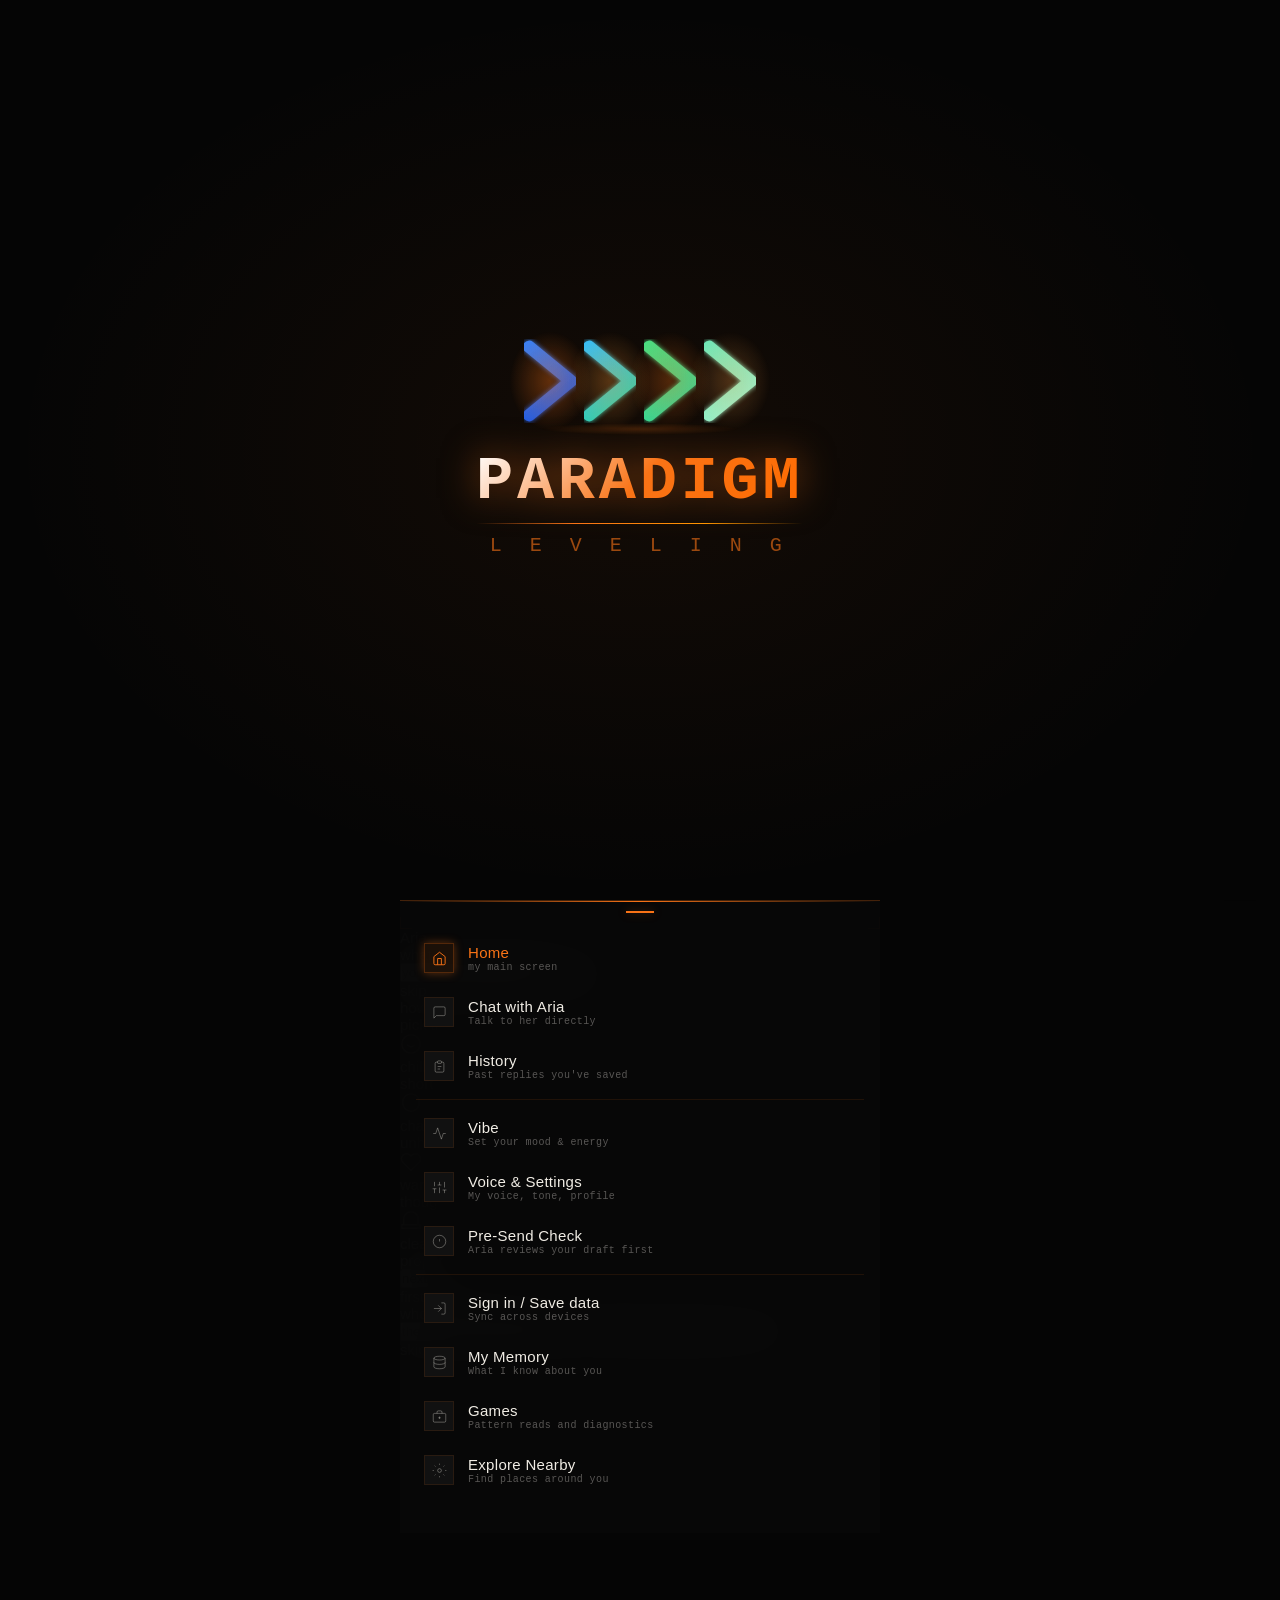
==== commit 37ddf550: "Add files via upload" ====
--- a/index.html
+++ b/index.html
@@ -232,893 +232,6 @@
 
 </div>
 
-<!-- ══ ARIA LOADER (sequence 2 — after Paradigm Leveling) ══ -->
-<style id="ariaLoaderStyles">
-/* Aria Loader — scoped to #ariaLoaderSequence */
-
-*,*::before,*::after{box-sizing:border-box;margin:0;padding:0}
-:root{
-  --c:#00f5d4;--cv:#7b2fff;--cg:#00c9a7;--hair:#c05818;
-  /* Set --aria-bg-url to your hosted image URL, e.g.:
-     --aria-bg-url: url("assets/aria-bg.jpg");
-     The base64 fallback below is used when this is not overridden. */
-}
-
-html,body{
-  width:100%;height:100%;
-  /* fallback gradient if image fails */
-  background:linear-gradient(160deg,#071830 0%,#0a2a2a 40%,#12103a 100%);
-  overflow:hidden;
-}
-
-#ariaLoaderSequence{
-  position:relative;
-  width:100%;height:100%;
-  max-width:430px;
-  margin:0 auto;
-  overflow:hidden;
-  font-family:"Share Tech Mono",monospace;
-}
-
-/* ── ARIA BG ── */
-.aria-bg{
-  position:absolute;inset:0;
-  /* background-image: var(--aria-bg-url, none); — swap base64 below for a hosted URL */
-  background-image:url("[data-uri]");
-  background-size:cover;
-  background-position:center top;
-  /* if image fails, show fallback gradient */
-  background-color:#0a2a3a;
-  opacity:0;
-  animation:bgReveal 1s 0.1s ease forwards;
-}
-@keyframes bgReveal{
-  from{opacity:0;filter:brightness(0.15) blur(10px) saturate(0);}
-  to{opacity:1;filter:brightness(1) blur(0) saturate(1);}
-}
-
-/* ── VIGNETTES ── */
-.vig-top{
-  position:absolute;top:0;left:0;right:0;height:42%;
-  background:linear-gradient(to bottom,rgba(3,12,24,0.94) 0%,rgba(3,12,24,0.58) 52%,transparent 100%);
-  pointer-events:none;
-}
-.vig-bot{
-  position:absolute;bottom:0;left:0;right:0;height:36%;
-  background:linear-gradient(to top,rgba(3,12,24,0.98) 0%,rgba(3,12,24,0.8) 45%,rgba(3,12,24,0.3) 75%,transparent 100%);
-  pointer-events:none;
-}
-
-/* ── GLOWS ── */
-.rim{
-  position:absolute;top:32%;left:50%;
-  transform:translate(-50%,-50%);
-  width:340px;height:280px;
-  background:radial-gradient(ellipse,rgba(0,245,212,0.1) 0%,transparent 68%);
-  pointer-events:none;
-  animation:rimPulse 2.8s ease-in-out infinite;
-}
-@keyframes rimPulse{
-  0%,100%{opacity:0.65;}50%{opacity:1;}
-}
-.floor{
-  position:absolute;bottom:19%;left:50%;
-  transform:translateX(-50%);
-  width:280px;height:44px;
-  background:radial-gradient(ellipse,rgba(0,245,212,0.2) 0%,transparent 70%);
-  filter:blur(12px);pointer-events:none;
-  animation:rimPulse 3s 0.5s ease-in-out infinite;
-}
-
-/* ── SCANLINES ── */
-.scanlines{
-  position:absolute;inset:0;pointer-events:none;
-  background:repeating-linear-gradient(0deg,transparent,transparent 3px,rgba(0,245,212,0.012) 3px,rgba(0,245,212,0.012) 4px);
-  opacity:0;animation:texIn 0.5s 0.9s ease forwards;
-}
-@keyframes texIn{to{opacity:1;}}
-
-/* ── TITLE ── */
-.title-block{
-  position:absolute;top:0;left:0;right:0;
-  padding:40px 22px 0;text-align:center;
-  opacity:0;
-  animation:titleDrop 0.7s 0.2s cubic-bezier(0.22,1,0.36,1) forwards;
-}
-@keyframes titleDrop{
-  from{opacity:0;transform:translateY(-20px);}
-  to{opacity:1;transform:translateY(0);}
-}
-.eyebrow{
-  font-size:9px;letter-spacing:4px;
-  color:var(--c);opacity:0.6;
-  text-shadow:0 0 10px var(--c);margin-bottom:6px;
-}
-.t-main{
-  font-family:"Orbitron",sans-serif;
-  font-size:clamp(22px,6.2vw,29px);
-  font-weight:900;letter-spacing:2px;line-height:1;color:#fff;
-  text-shadow:0 0 6px #00f5d4,0 0 18px rgba(0,245,212,0.8),0 0 46px rgba(0,245,212,0.38),0 0 90px rgba(123,47,255,0.5);
-  animation:tPulse 3.2s 1.2s ease-in-out infinite, glitch 10s 2.5s infinite;
-}
-@keyframes tPulse{
-  0%,100%{text-shadow:0 0 6px #00f5d4,0 0 18px rgba(0,245,212,0.8),0 0 46px rgba(0,245,212,0.38),0 0 90px rgba(123,47,255,0.5);}
-  50%{text-shadow:0 0 10px #00f5d4,0 0 30px rgba(0,245,212,1),0 0 70px rgba(0,245,212,0.55),0 0 120px rgba(123,47,255,0.65);}
-}
-@keyframes glitch{
-  0%,88%,100%{clip-path:none;transform:none;filter:none;}
-  89%{clip-path:inset(12% 0 68% 0);transform:translateX(-5px);filter:hue-rotate(80deg) brightness(1.4);}
-  90%{clip-path:inset(62% 0 4% 0);transform:translateX(5px);}
-  91%{clip-path:none;transform:none;filter:none;}
-  92%{clip-path:inset(28% 0 44% 0);transform:translateX(-2px);filter:hue-rotate(150deg);}
-  93%{clip-path:none;transform:none;filter:none;}
-}
-.divider{
-  width:130px;height:1px;
-  background:linear-gradient(90deg,transparent,var(--c),transparent);
-  margin:8px auto 8px;box-shadow:0 0 12px var(--c);
-  opacity:0;animation:divIn 0.5s 0.75s ease forwards;
-}
-@keyframes divIn{to{opacity:0.9;}}
-.t-sub{
-  font-size:11px;letter-spacing:2px;
-  color:rgba(255,255,255,0.72);
-  text-shadow:0 0 12px rgba(0,245,212,0.35);
-}
-
-/* ── BOTTOM UI ── */
-.bottom-ui{
-  position:absolute;bottom:86px;left:0;right:0;
-  padding:0 26px 8px;
-  display:flex;flex-direction:column;gap:8px;
-  opacity:0;
-  animation:botRise 0.65s 1.1s cubic-bezier(0.22,1,0.36,1) forwards;
-}
-@keyframes botRise{
-  from{opacity:0;transform:translateY(18px);}
-  to{opacity:1;transform:translateY(0);}
-}
-
-/* STATUS LINES */
-.slines{display:flex;flex-direction:column;gap:3px;}
-.sl{
-  font-size:8px;letter-spacing:1.5px;color:var(--c);
-  opacity:0;display:flex;align-items:center;gap:8px;
-  animation:slIn 0.28s ease forwards;
-}
-.sl::before{
-  content:"";width:5px;height:5px;
-  background:var(--c);border-radius:50%;
-  box-shadow:0 0 7px var(--c),0 0 14px var(--c);
-  flex-shrink:0;animation:dotBlink 1.6s ease-in-out infinite;
-}
-@keyframes dotBlink{0%,100%{opacity:1;}50%{opacity:0.2;}}
-.sl:nth-child(1){animation-delay:1.28s;}
-.sl:nth-child(2){animation-delay:1.66s;}
-.sl:nth-child(3){animation-delay:2.04s;}
-.sl:nth-child(4){animation-delay:2.42s;color:#fff;text-shadow:0 0 8px var(--c);}
-.sl:nth-child(4)::before{background:#fff;box-shadow:0 0 8px #fff,0 0 20px var(--c);}
-@keyframes slIn{
-  from{opacity:0;transform:translateX(-10px);}
-  to{opacity:0.88;transform:translateX(0);}
-}
-
-/* TYPEWRITER — 20 chars, starts 1.3s, done ~2.7s */
-.tw-row{display:flex;align-items:center;justify-content:center;}
-.tw{
-  font-family:"Orbitron",sans-serif;
-  font-size:11px;font-weight:700;letter-spacing:5px;
-  color:#fff;
-  text-shadow:0 0 10px var(--c),0 0 26px rgba(0,245,212,0.5);
-  white-space:nowrap;overflow:hidden;
-  border-right:2px solid var(--c);
-  width:0;
-  animation:
-    twOut 1.4s steps(20,end) 1.3s forwards,
-    twBlink 0.65s step-end 2.75s infinite;
-}
-@keyframes twOut{to{width:260px;}}
-@keyframes twBlink{
-  0%,100%{border-right-color:var(--c);}
-  50%{border-right-color:transparent;}
-}
-
-/* PROGRESS BAR — starts 1.4s, 2s fill → done 3.4s */
-.bar-wrap{position:relative;width:100%;}
-.pct-label{
-  position:absolute;right:0;top:-18px;
-  font-family:"Orbitron",sans-serif;
-  font-size:8px;font-weight:700;letter-spacing:2px;
-  color:var(--c);text-shadow:0 0 8px var(--c);
-  z-index:10;
-  opacity:0;animation:pctIn 0.3s 1.5s ease forwards;
-}
-@keyframes pctIn{to{opacity:1;}}
-
-.bar-outer{
-  width:100%;height:10px;border-radius:5px;
-  background:rgba(0,245,212,0.05);
-  border:1px solid rgba(0,245,212,0.22);
-  position:relative;overflow:visible;
-  animation:barGlow 2s 1.4s ease forwards;
-}
-@keyframes barGlow{
-  to{box-shadow:0 0 18px rgba(0,245,212,0.22),0 0 44px rgba(0,245,212,0.09);}
-}
-.bar-fill{
-  position:absolute;top:0;left:0;
-  height:100%;width:0;border-radius:5px;
-  background:linear-gradient(90deg,#004f47 0%,var(--cg) 35%,var(--c) 72%,#dffffa 100%);
-  animation:fillUp 2s 1.4s cubic-bezier(0.35,0,0.1,1) forwards;
-  overflow:hidden;
-}
-@keyframes fillUp{to{width:100%;}}
-.bar-fill::after{
-  content:"";
-  position:absolute;top:0;left:-80%;width:55%;height:100%;
-  background:linear-gradient(90deg,transparent,rgba(255,255,255,0.55),transparent);
-  animation:shim 1.3s 1.7s ease-in-out infinite;
-}
-@keyframes shim{0%{left:-80%;}100%{left:140%;}}
-.tip{
-  position:absolute;top:50%;right:0;
-  transform:translate(50%,-50%);
-  width:14px;height:14px;border-radius:50%;
-  background:radial-gradient(circle,#fff 0%,var(--c) 45%,transparent 72%);
-  box-shadow:0 0 14px var(--c),0 0 32px var(--c);
-  opacity:0;animation:tipLive 2s 1.4s ease forwards;
-}
-@keyframes tipLive{5%{opacity:1;}90%{opacity:1;}100%{opacity:0;}}
-#sc{
-  position:absolute;left:0;
-  top:50%;transform:translateY(-50%);
-  width:100%;height:70px;pointer-events:none;
-}
-
-/* ── SCAN LINE — 3.1s ── */
-.scan{
-  position:absolute;left:0;right:0;height:3px;
-  background:linear-gradient(90deg,transparent 0%,rgba(0,245,212,0.07) 20%,rgba(0,245,212,0.88) 50%,rgba(0,245,212,0.07) 80%,transparent 100%);
-  box-shadow:0 0 26px rgba(0,245,212,0.75),0 0 60px rgba(0,245,212,0.25);
-  opacity:0;pointer-events:none;z-index:50;
-  animation:scanFall 0.65s 3.1s linear forwards;
-}
-@keyframes scanFall{
-  0%{top:-3px;opacity:0;}4%{opacity:1;}100%{top:100%;opacity:0.1;}
-}
-
-/* ── FLASH — 3.55s ── */
-.flash{
-  position:absolute;inset:0;
-  background:rgba(0,245,212,0.09);
-  opacity:0;pointer-events:none;z-index:49;
-  animation:flashOn 0.1s 3.55s ease forwards,flashOff 0.5s 3.65s ease forwards;
-}
-@keyframes flashOn{to{opacity:1;}}
-@keyframes flashOff{to{opacity:0;}}
-
-/* ── ORANGE BUTTON — JS triggers .btn-ready class after bar animation ends ── */
-.btn-wrap{
-  position:absolute;
-  bottom:0;left:0;right:0;
-  padding:0 26px 24px;
-  opacity:0;
-  z-index:20;
-  transform:translateY(16px);
-  transition:opacity 0.55s cubic-bezier(0.22,1,0.36,1), transform 0.55s cubic-bezier(0.22,1,0.36,1);
-}
-.btn-wrap.btn-ready{
-  opacity:1;
-  transform:translateY(0);
-}
-
-/* ── REDUCED MOTION — collapse all decorative animations ── */
-@media(prefers-reduced-motion:reduce){
-  .aria-bg{animation:none;opacity:1;filter:none;}
-  .title-block{animation:none;opacity:1;transform:none;}
-  .divider{animation:none;opacity:0.9;}
-  .scanlines{animation:none;opacity:1;}
-  .bottom-ui{animation:none;opacity:1;transform:none;}
-  .sl{animation:none!important;opacity:0.88!important;transform:none!important;}
-  .sl::before{animation:none;}
-  .tw{animation:none;width:260px;border-right-color:var(--c);}
-  .bar-fill{animation:none;width:100%;}
-  .bar-fill::after{animation:none;}
-  .tip{animation:none;opacity:0;}
-  .bar-outer{animation:none;box-shadow:0 0 18px rgba(0,245,212,0.22);}
-  .pct-label{animation:none;opacity:1;}
-  .rim,.floor{animation:none;opacity:0.8;}
-  .scan{animation:none;display:none;}
-  .flash{animation:none;}
-  .t-main{animation:none;text-shadow:0 0 6px #00f5d4,0 0 18px rgba(0,245,212,0.8);}
-  .btn-wrap{transition:none;}
-  .aria-btn{animation:none;}
-  .aria-btn::before{animation:none;}
-}
-.aria-btn{
-  width:100%;
-  padding:11px 0 10px;
-  border:none;border-radius:7px;
-  /* hair color: deep warm burnt orange */
-  background:linear-gradient(135deg,#a84010 0%,#c25018 55%,#d4601e 100%);
-  box-shadow:
-    0 0 18px rgba(180,70,16,0.7),
-    0 0 44px rgba(180,70,16,0.3),
-    inset 0 1px 0 rgba(255,255,255,0.18),
-    inset 0 -1px 0 rgba(0,0,0,0.25);
-  cursor:pointer;
-  position:relative;overflow:hidden;
-  animation:btnPulse 2.2s 5.4s ease-in-out infinite;
-  -webkit-tap-highlight-color:transparent;
-}
-@keyframes btnPulse{
-  0%,100%{box-shadow:0 0 18px rgba(180,70,16,0.7),0 0 44px rgba(180,70,16,0.3),inset 0 1px 0 rgba(255,255,255,0.18),inset 0 -1px 0 rgba(0,0,0,0.25);}
-  50%{box-shadow:0 0 28px rgba(194,80,24,0.9),0 0 65px rgba(194,80,24,0.45),inset 0 1px 0 rgba(255,255,255,0.18),inset 0 -1px 0 rgba(0,0,0,0.25);}
-}
-.aria-btn::before{
-  content:"";
-  position:absolute;top:0;left:-80%;width:55%;height:100%;
-  background:linear-gradient(90deg,transparent,rgba(255,255,255,0.28),transparent);
-  animation:btnShim 2.4s 5.6s ease-in-out infinite;
-}
-@keyframes btnShim{0%{left:-80%;}100%{left:140%;}}
-.btn-top{
-  font-family:"Orbitron",sans-serif;
-  font-size:13px;font-weight:900;letter-spacing:4px;
-  color:#fff;display:block;line-height:1;margin-bottom:3px;
-  text-shadow:0 0 8px rgba(255,200,150,0.5),0 2px 4px rgba(0,0,0,0.4);
-}
-.btn-sub{
-  font-family:"Share Tech Mono",monospace;
-  font-size:8px;letter-spacing:3px;
-  color:rgba(255,255,255,0.76);display:block;
-  text-shadow:0 1px 3px rgba(0,0,0,0.3);
-}
-
-/* ── GLITCH-OUT OVERLAY ── */
-.glitch-out{
-  position:fixed;inset:0;
-  z-index:999;pointer-events:none;opacity:0;
-  background:transparent;
-}
-.glitch-out.active{pointer-events:all;}
-#glitchCanvas{position:absolute;inset:0;width:100%;height:100%;}
-.ch-r,.ch-g{position:absolute;inset:0;opacity:0;}
-.ch-r{background:rgba(180,60,10,0.2);mix-blend-mode:screen;}
-.ch-g{background:rgba(0,220,160,0.1);mix-blend-mode:screen;}
-
-
-/* Wrapper: full-screen overlay matching #ariaLoader behaviour */
-#ariaLoaderSequence-wrap {
-  position: fixed;
-  inset: 0;
-  z-index: 9999;
-  display: none; /* hidden until PL loader finishes */
-  background: linear-gradient(160deg,#071830 0%,#0a2a2a 40%,#12103a 100%);
-}
-</style>
-
-<div id="ariaLoaderSequence-wrap">
-  <div id="ariaLoaderSequence">
-  <div class="aria-bg"></div>
-  <div class="vig-top"></div>
-  <div class="vig-bot"></div>
-  <div class="rim"></div>
-  <div class="floor"></div>
-  <div class="scanlines"></div>
-
-  <div class="title-block">
-    <div class="eyebrow">// SYSTEM BOOT SEQUENCE //</div>
-    <div class="t-main">ARIA INTELLIGENCE</div>
-    <div class="divider"></div>
-    <div class="t-sub">Your Personal Smart Assistant</div>
-  </div>
-
-  <div class="bottom-ui">
-    <div class="slines">
-      <div class="sl">LOADING NEURAL MODULES...</div>
-      <div class="sl">ESTABLISHING SECURE LINK...</div>
-      <div class="sl">SYNCING USER PROFILE...</div>
-      <div class="sl">ARIA IS READY</div>
-    </div>
-    <div class="tw-row"><div class="tw">INITIALIZING ARIA...</div></div>
-    <div class="bar-wrap">
-      <div class="pct-label" id="pctEl">0%</div>
-      <div class="bar-outer">
-        <div class="bar-fill"><div class="tip"></div></div>
-        <canvas id="sc"></canvas>
-      </div>
-    </div>
-  </div>
-
-  <!-- orange button — sits BELOW bottom-ui, hidden until 4.8s -->
-  <div class="btn-wrap">
-    <button class="aria-btn" id="ariaBtn">
-      <span class="btn-top">ARIA ONLINE</span>
-      <span class="btn-sub">TAP TO CONTINUE</span>
-    </button>
-  </div>
-
-  <div class="scan"></div>
-  <div class="flash"></div>
-
-  <div class="glitch-out" id="glitchOut">
-    <canvas id="glitchCanvas"></canvas>
-    <div class="ch-r" id="chR"></div>
-    <div class="ch-g" id="chG"></div>
-  </div>
-</div>
-
-<script>
-(function(){
-  /* ── REDUCED MOTION CHECK ── */
-  var reducedMotion = window.matchMedia("(prefers-reduced-motion: reduce)").matches;
-
-  /* ── PARTICLE BAR ── */
-  var cv   = document.getElementById("sc");
-  var cx   = cv.getContext("2d");
-  var barO = cv.parentElement;
-  var barF = barO.querySelector(".bar-fill");
-  var pctE = document.getElementById("pctEl");
-
-  /* Resize without nuking particle state — just update dims, RAF redraws pts on new size */
-  function resize(){
-    cv.width  = barO.offsetWidth || 300;
-    cv.height = 70;
-  }
-  resize();
-  window.addEventListener("resize", function(){ resize(); });
-
-  var COLS = ["#00f5d4","#00c9a7","#ffffff","#b0fff2","#7b2fff","#ff8040"];
-  var pts  = [];
-
-  function spawn(){
-    var x = barF.offsetWidth || 0;
-    for(var i=0;i<4;i++){
-      pts.push({
-        x:x, y:cv.height/2,
-        vx:(Math.random()-0.35)*3,
-        vy:(Math.random()-0.5)*6-1.5,
-        life:1,
-        decay:0.028+Math.random()*0.04,
-        r:Math.random()*2.6+0.5,
-        col:COLS[Math.floor(Math.random()*COLS.length)],
-        trail:[]
-      });
-    }
-  }
-
-  function loop(){
-    cx.clearRect(0,0,cv.width,cv.height);
-    for(var i=pts.length-1;i>=0;i--){
-      var p=pts[i];
-      p.trail.push({x:p.x,y:p.y});
-      if(p.trail.length>6) p.trail.shift();
-      p.x+=p.vx; p.y+=p.vy; p.vy+=0.2; p.vx*=0.96;
-      p.life-=p.decay;
-      if(p.life<=0){pts.splice(i,1);continue;}
-      for(var t=0;t<p.trail.length;t++){
-        cx.globalAlpha=(t/p.trail.length)*p.life*0.35;
-        cx.fillStyle=p.col;
-        cx.beginPath();
-        cx.arc(p.trail[t].x,p.trail[t].y,p.r*(t/p.trail.length)*0.8,0,Math.PI*2);
-        cx.fill();
-      }
-      cx.globalAlpha=p.life;
-      cx.shadowBlur=10; cx.shadowColor=p.col;
-      cx.fillStyle=p.col;
-      cx.beginPath();
-      cx.arc(p.x,p.y,p.r,0,Math.PI*2);
-      cx.fill();
-      cx.shadowBlur=0;
-    }
-    cx.globalAlpha=1;
-    requestAnimationFrame(loop);
-  }
-  loop();
-
-  /* ── PCT COUNTER — calls showButton() when done ── */
-  var t0=null;
-  var DUR=2000;
-  function tick(ts){
-    if(!t0) t0=ts;
-    var p=Math.min(100,Math.round((ts-t0)/DUR*100));
-    pctE.textContent=p+"%";
-    if(p<100){
-      requestAnimationFrame(tick);
-    } else {
-      pctE.textContent="100%";
-      showButton();
-    }
-  }
-
-  /* ── JS-TRIGGERED BUTTON REVEAL ── */
-  function showButton(){
-    var btnWrap = document.querySelector(".btn-wrap");
-    requestAnimationFrame(function(){
-      requestAnimationFrame(function(){
-        btnWrap.classList.add("btn-ready");
-      });
-    });
-  }
-
-  if(reducedMotion){
-    /* Skip all delays — show final state immediately */
-    pctE.textContent="100%";
-    showButton();
-  } else {
-    setTimeout(function(){ requestAnimationFrame(tick); }, 1400);
-    setTimeout(function(){
-      var spawnInterval = setInterval(spawn, 50);
-      setTimeout(function(){ clearInterval(spawnInterval); }, 2200);
-    }, 1400);
-  }
-
-  /* ── BUTTON LISTENER (no inline onclick) ── */
-  document.getElementById("ariaBtn").addEventListener("click", triggerGlitchOut);
-
-})();
-
-/* ── GLITCH-OUT on tap ── */
-function triggerGlitchOut(){
-  var overlay = document.getElementById("glitchOut");
-  var gcv     = document.getElementById("glitchCanvas");
-  var chR     = document.getElementById("chR");
-  var chG     = document.getElementById("chG");
-  var ctx     = gcv.getContext("2d");
-
-  /* Prevent double-fire */
-  var btn = document.getElementById("ariaBtn");
-  btn.removeEventListener("click", triggerGlitchOut);
-  btn.style.pointerEvents = "none";
-
-  overlay.classList.add("active");
-  gcv.width  = window.innerWidth;
-  gcv.height = window.innerHeight;
-
-  var frame = 0;
-  var TOTAL = 38;
-  var hairR = 192, hairG = 78, hairB = 20;
-
-  function drawNoise(intensity, hueShift){
-    var img = ctx.createImageData(gcv.width, gcv.height);
-    var d   = img.data;
-    for(var i=0;i<d.length;i+=4){
-      if(Math.random() < intensity){
-        var f = 0.55 + Math.random()*0.45;
-        d[i]   = Math.min(255, hairR*f + hueShift*50);
-        d[i+1] = Math.min(255, hairG*f);
-        d[i+2] = Math.min(255, hairB*f + hueShift*15);
-        d[i+3] = 190 + Math.random()*65;
-      } else {
-        d[i]=d[i+1]=d[i+2]=0; d[i+3]=0;
-      }
-    }
-    ctx.putImageData(img,0,0);
-    var lines = Math.floor(Math.random()*10*intensity + 2);
-    for(var l=0;l<lines;l++){
-      ctx.save();
-      ctx.globalAlpha = 0.2 + Math.random()*0.35;
-      ctx.fillStyle = "rgba(180,"+Math.floor(50+Math.random()*60)+",10,0.6)";
-      ctx.fillRect((Math.random()-0.5)*25*intensity, Math.random()*gcv.height, gcv.width, Math.random()*5+1);
-      ctx.restore();
-    }
-  }
-
-  function gframe(){
-    var p = frame / TOTAL;
-    var intensity = p < 0.3 ? p/0.3*0.4 : p < 0.75 ? 0.4+(p-0.3)/0.45*0.5 : 1;
-    overlay.style.opacity = Math.min(1, p*3.5).toString();
-    chR.style.opacity = (intensity*0.55).toString();
-    chR.style.transform = "translateX("+((Math.random()-0.5)*intensity*14)+"px)";
-    chG.style.opacity = (intensity*0.35).toString();
-    chG.style.transform = "translateX("+((Math.random()-0.5)*intensity*8)+"px)";
-    drawNoise(intensity, Math.sin(frame*0.8)*0.5+0.5);
-    frame++;
-    if(frame < TOTAL){
-      requestAnimationFrame(gframe);
-    } else {
-      ctx.fillStyle="#fff";
-      ctx.globalAlpha=1;
-      ctx.fillRect(0,0,gcv.width,gcv.height);
-      overlay.style.opacity="1";
-      overlay.style.background="#fff";
-      setTimeout(function(){
-        overlay.style.transition="background 0.3s ease, opacity 0.4s ease";
-        overlay.style.background="#000";
-        overlay.style.opacity="0.95";
-        /* Navigation hook — uncomment when ready:
-           window.location.href = "index.html"; */
-        setTimeout(function(){
-          overlay.style.opacity="0";
-          overlay.style.background="";
-          overlay.style.transition="";
-          overlay.classList.remove("active");
-          btn.style.pointerEvents = "";
-          btn.addEventListener("click", triggerGlitchOut);
-        }, 500);
-      }, 80);
-    }
-  }
-  requestAnimationFrame(gframe);
-}
-</script>
-</div>
-
-<script id="ariaLoaderScript">
-(function() {
-  /* ── SEQUENCE CONTROLLER ──
-     Waits for Paradigm Leveling loader to finish, then shows Aria loader.
-     Aria loader button dismisses itself and lets the app run.
-  */
-  function showAriaLoader() {
-    var wrap = document.getElementById('ariaLoaderSequence-wrap');
-    wrap.style.display = 'block';
-    initAriaLoader();
-  }
-
-  function hideAriaLoader() {
-    var wrap = document.getElementById('ariaLoaderSequence-wrap');
-    wrap.style.opacity = '0';
-    wrap.style.transition = 'opacity 0.3s ease';
-    setTimeout(function() {
-      wrap.style.display = 'none';
-      wrap.style.opacity = '';
-      wrap.style.transition = '';
-    }, 300);
-  }
-
-  /* Hook into the existing PL loader hide mechanism.
-     aria-app.js calls hideLoader() which hides #ariaLoader.
-     We observe #ariaLoader for display:none and intercept. */
-  function watchPLLoader() {
-    var plLoader = document.getElementById('ariaLoader');
-    if (!plLoader) { showAriaLoader(); return; }
-
-    var obs = new MutationObserver(function(mutations) {
-      mutations.forEach(function(m) {
-        if (m.type === 'attributes' && m.attributeName === 'style') {
-          var s = plLoader.style;
-          // PL loader hidden when display:none or opacity:0
-          if (s.display === 'none' || parseFloat(s.opacity) === 0) {
-            obs.disconnect();
-            showAriaLoader();
-          }
-        }
-      });
-    });
-    obs.observe(plLoader, { attributes: true, attributeFilter: ['style', 'class'] });
-
-    // Fallback: if PL loader is already hidden by the time we run
-    if (plLoader.style.display === 'none') {
-      obs.disconnect();
-      showAriaLoader();
-    }
-  }
-
-  function initAriaLoader() {
-    
-(function(){
-  /* ── REDUCED MOTION CHECK ── */
-  var reducedMotion = window.matchMedia("(prefers-reduced-motion: reduce)").matches;
-
-  /* ── PARTICLE BAR ── */
-  var cv   = document.getElementById("sc");
-  var cx   = cv.getContext("2d");
-  var barO = cv.parentElement;
-  var barF = barO.querySelector(".bar-fill");
-  var pctE = document.getElementById("pctEl");
-
-  /* Resize without nuking particle state — just update dims, RAF redraws pts on new size */
-  function resize(){
-    cv.width  = barO.offsetWidth || 300;
-    cv.height = 70;
-  }
-  resize();
-  window.addEventListener("resize", function(){ resize(); });
-
-  var COLS = ["#00f5d4","#00c9a7","#ffffff","#b0fff2","#7b2fff","#ff8040"];
-  var pts  = [];
-
-  function spawn(){
-    var x = barF.offsetWidth || 0;
-    for(var i=0;i<4;i++){
-      pts.push({
-        x:x, y:cv.height/2,
-        vx:(Math.random()-0.35)*3,
-        vy:(Math.random()-0.5)*6-1.5,
-        life:1,
-        decay:0.028+Math.random()*0.04,
-        r:Math.random()*2.6+0.5,
-        col:COLS[Math.floor(Math.random()*COLS.length)],
-        trail:[]
-      });
-    }
-  }
-
-  function loop(){
-    cx.clearRect(0,0,cv.width,cv.height);
-    for(var i=pts.length-1;i>=0;i--){
-      var p=pts[i];
-      p.trail.push({x:p.x,y:p.y});
-      if(p.trail.length>6) p.trail.shift();
-      p.x+=p.vx; p.y+=p.vy; p.vy+=0.2; p.vx*=0.96;
-      p.life-=p.decay;
-      if(p.life<=0){pts.splice(i,1);continue;}
-      for(var t=0;t<p.trail.length;t++){
-        cx.globalAlpha=(t/p.trail.length)*p.life*0.35;
-        cx.fillStyle=p.col;
-        cx.beginPath();
-        cx.arc(p.trail[t].x,p.trail[t].y,p.r*(t/p.trail.length)*0.8,0,Math.PI*2);
-        cx.fill();
-      }
-      cx.globalAlpha=p.life;
-      cx.shadowBlur=10; cx.shadowColor=p.col;
-      cx.fillStyle=p.col;
-      cx.beginPath();
-      cx.arc(p.x,p.y,p.r,0,Math.PI*2);
-      cx.fill();
-      cx.shadowBlur=0;
-    }
-    cx.globalAlpha=1;
-    requestAnimationFrame(loop);
-  }
-  loop();
-
-  /* ── PCT COUNTER — calls showButton() when done ── */
-  var t0=null;
-  var DUR=2000;
-  function tick(ts){
-    if(!t0) t0=ts;
-    var p=Math.min(100,Math.round((ts-t0)/DUR*100));
-    pctE.textContent=p+"%";
-    if(p<100){
-      requestAnimationFrame(tick);
-    } else {
-      pctE.textContent="100%";
-      showButton();
-    }
-  }
-
-  /* ── JS-TRIGGERED BUTTON REVEAL ── */
-  function showButton(){
-    var btnWrap = document.querySelector(".btn-wrap");
-    requestAnimationFrame(function(){
-      requestAnimationFrame(function(){
-        btnWrap.classList.add("btn-ready");
-      });
-    });
-  }
-
-  if(reducedMotion){
-    /* Skip all delays — show final state immediately */
-    pctE.textContent="100%";
-    showButton();
-  } else {
-    setTimeout(function(){ requestAnimationFrame(tick); }, 1400);
-    setTimeout(function(){
-      var spawnInterval = setInterval(spawn, 50);
-      setTimeout(function(){ clearInterval(spawnInterval); }, 2200);
-    }, 1400);
-  }
-
-  /* ── BUTTON LISTENER (no inline onclick) ── */
-  document.getElementById("ariaBtn").addEventListener("click", triggerGlitchOut);
-
-})();
-
-/* ── GLITCH-OUT on tap ── */
-function triggerGlitchOut(){
-  var overlay = document.getElementById("glitchOut");
-  var gcv     = document.getElementById("glitchCanvas");
-  var chR     = document.getElementById("chR");
-  var chG     = document.getElementById("chG");
-  var ctx     = gcv.getContext("2d");
-
-  /* Prevent double-fire */
-  var btn = document.getElementById("ariaBtn");
-  btn.removeEventListener("click", triggerGlitchOut);
-  btn.style.pointerEvents = "none";
-
-  overlay.classList.add("active");
-  gcv.width  = window.innerWidth;
-  gcv.height = window.innerHeight;
-
-  var frame = 0;
-  var TOTAL = 38;
-  var hairR = 192, hairG = 78, hairB = 20;
-
-  function drawNoise(intensity, hueShift){
-    var img = ctx.createImageData(gcv.width, gcv.height);
-    var d   = img.data;
-    for(var i=0;i<d.length;i+=4){
-      if(Math.random() < intensity){
-        var f = 0.55 + Math.random()*0.45;
-        d[i]   = Math.min(255, hairR*f + hueShift*50);
-        d[i+1] = Math.min(255, hairG*f);
-        d[i+2] = Math.min(255, hairB*f + hueShift*15);
-        d[i+3] = 190 + Math.random()*65;
-      } else {
-        d[i]=d[i+1]=d[i+2]=0; d[i+3]=0;
-      }
-    }
-    ctx.putImageData(img,0,0);
-    var lines = Math.floor(Math.random()*10*intensity + 2);
-    for(var l=0;l<lines;l++){
-      ctx.save();
-      ctx.globalAlpha = 0.2 + Math.random()*0.35;
-      ctx.fillStyle = "rgba(180,"+Math.floor(50+Math.random()*60)+",10,0.6)";
-      ctx.fillRect((Math.random()-0.5)*25*intensity, Math.random()*gcv.height, gcv.width, Math.random()*5+1);
-      ctx.restore();
-    }
-  }
-
-  function gframe(){
-    var p = frame / TOTAL;
-    var intensity = p < 0.3 ? p/0.3*0.4 : p < 0.75 ? 0.4+(p-0.3)/0.45*0.5 : 1;
-    overlay.style.opacity = Math.min(1, p*3.5).toString();
-    chR.style.opacity = (intensity*0.55).toString();
-    chR.style.transform = "translateX("+((Math.random()-0.5)*intensity*14)+"px)";
-    chG.style.opacity = (intensity*0.35).toString();
-    chG.style.transform = "translateX("+((Math.random()-0.5)*intensity*8)+"px)";
-    drawNoise(intensity, Math.sin(frame*0.8)*0.5+0.5);
-    frame++;
-    if(frame < TOTAL){
-      requestAnimationFrame(gframe);
-    } else {
-      ctx.fillStyle="#fff";
-      ctx.globalAlpha=1;
-      ctx.fillRect(0,0,gcv.width,gcv.height);
-      overlay.style.opacity="1";
-      overlay.style.background="#fff";
-      setTimeout(function(){
-        overlay.style.transition="background 0.3s ease, opacity 0.4s ease";
-        overlay.style.background="#000";
-        overlay.style.opacity="0.95";
-        /* Navigation hook — uncomment when ready:
-           window.location.href = "index.html"; */
-        setTimeout(function(){
-          overlay.style.opacity="0";
-          overlay.style.background="";
-          overlay.style.transition="";
-          overlay.classList.remove("active");
-          btn.style.pointerEvents = "";
-          btn.addEventListener("click", triggerGlitchOut);
-        }, 500);
-      }, 80);
-    }
-  }
-  requestAnimationFrame(gframe);
-}
-
-
-    /* Override showButton to also wire the dismiss */
-    var origShowButton = showButton;
-
-    /* Patch the ariaBtn click — hideAriaLoader instead of nav */
-    setTimeout(function() {
-      var btn = document.getElementById('ariaBtn');
-      if (btn) {
-        btn.removeEventListener('click', triggerGlitchOut);
-        btn.addEventListener('click', function() {
-          triggerGlitchOut();
-          /* After glitch animation completes (~1.8s), hide the loader */
-          setTimeout(hideAriaLoader, 1800);
-        });
-      }
-    }, 5500); /* wait longer than showButton delay */
-  }
-
-  // Start watching after DOM ready
-  if (document.readyState === 'loading') {
-    document.addEventListener('DOMContentLoaded', watchPLLoader);
-  } else {
-    watchPLLoader();
-  }
-})();
-</script>
-<!-- ══ END ARIA LOADER ══ -->
-
 
 <!-- Ambient layers -->
 
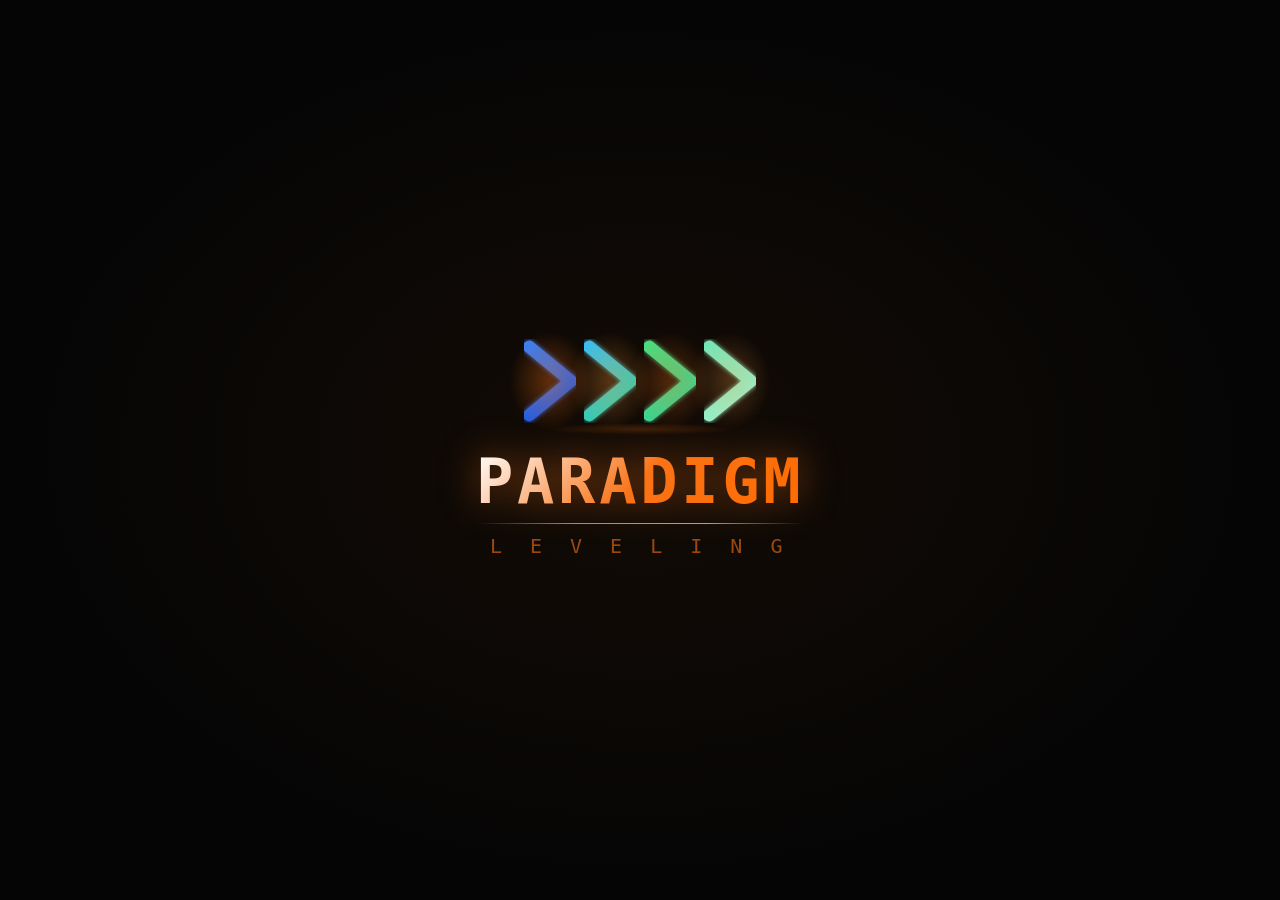
==== commit ebb230f3: "Add files via upload" ====
--- a/index.html
+++ b/index.html
@@ -231,6 +231,662 @@
 
 
 </div>
+
+<!-- ══ ARIA LOADER SEQUENCE (PL → Aria → App) ══ -->
+<style id="ariaLoaderStyles">
+
+*,*::before,*::after{box-sizing:border-box;margin:0;padding:0}
+:root{
+  --c:#00f5d4;--cv:#7b2fff;--cg:#00c9a7;--hair:#c05818;
+  /* Set --aria-bg-url to your hosted image URL, e.g.:
+     --aria-bg-url: url("assets/aria-bg.jpg");
+     The base64 fallback below is used when this is not overridden. */
+}
+
+html,body{
+  width:100%;height:100%;
+  /* fallback gradient if image fails */
+  background:linear-gradient(160deg,#071830 0%,#0a2a2a 40%,#12103a 100%);
+  overflow:hidden;
+}
+
+#ariaLoaderSequence{
+  position:relative;
+  width:100%;height:100%;
+  max-width:430px;
+  margin:0 auto;
+  overflow:hidden;
+  font-family:"Share Tech Mono",monospace;
+}
+
+/* ── ARIA BG ── */
+.aria-bg{
+  position:absolute;inset:0;
+  /* background-image: var(--aria-bg-url, none); — swap base64 below for a hosted URL */
+  background-image:url("[data-uri]");
+  background-size:cover;
+  background-position:center top;
+  /* if image fails, show fallback gradient */
+  background-color:#0a2a3a;
+  opacity:0;
+  animation:bgReveal 1s 0.1s ease forwards;
+}
+@keyframes bgReveal{
+  from{opacity:0;filter:brightness(0.15) blur(10px) saturate(0);}
+  to{opacity:1;filter:brightness(1) blur(0) saturate(1);}
+}
+
+/* ── VIGNETTES ── */
+.vig-top{
+  position:absolute;top:0;left:0;right:0;height:42%;
+  background:linear-gradient(to bottom,rgba(3,12,24,0.94) 0%,rgba(3,12,24,0.58) 52%,transparent 100%);
+  pointer-events:none;
+}
+.vig-bot{
+  position:absolute;bottom:0;left:0;right:0;height:36%;
+  background:linear-gradient(to top,rgba(3,12,24,0.98) 0%,rgba(3,12,24,0.8) 45%,rgba(3,12,24,0.3) 75%,transparent 100%);
+  pointer-events:none;
+}
+
+/* ── GLOWS ── */
+.rim{
+  position:absolute;top:32%;left:50%;
+  transform:translate(-50%,-50%);
+  width:340px;height:280px;
+  background:radial-gradient(ellipse,rgba(0,245,212,0.1) 0%,transparent 68%);
+  pointer-events:none;
+  animation:rimPulse 2.8s ease-in-out infinite;
+}
+@keyframes rimPulse{
+  0%,100%{opacity:0.65;}50%{opacity:1;}
+}
+.floor{
+  position:absolute;bottom:19%;left:50%;
+  transform:translateX(-50%);
+  width:280px;height:44px;
+  background:radial-gradient(ellipse,rgba(0,245,212,0.2) 0%,transparent 70%);
+  filter:blur(12px);pointer-events:none;
+  animation:rimPulse 3s 0.5s ease-in-out infinite;
+}
+
+/* ── SCANLINES ── */
+.scanlines{
+  position:absolute;inset:0;pointer-events:none;
+  background:repeating-linear-gradient(0deg,transparent,transparent 3px,rgba(0,245,212,0.012) 3px,rgba(0,245,212,0.012) 4px);
+  opacity:0;animation:texIn 0.5s 0.9s ease forwards;
+}
+@keyframes texIn{to{opacity:1;}}
+
+/* ── TITLE ── */
+.title-block{
+  position:absolute;top:0;left:0;right:0;
+  padding:40px 22px 0;text-align:center;
+  opacity:0;
+  animation:titleDrop 0.7s 0.2s cubic-bezier(0.22,1,0.36,1) forwards;
+}
+@keyframes titleDrop{
+  from{opacity:0;transform:translateY(-20px);}
+  to{opacity:1;transform:translateY(0);}
+}
+.eyebrow{
+  font-size:9px;letter-spacing:4px;
+  color:var(--c);opacity:0.6;
+  text-shadow:0 0 10px var(--c);margin-bottom:6px;
+}
+.t-main{
+  font-family:"Orbitron",sans-serif;
+  font-size:clamp(22px,6.2vw,29px);
+  font-weight:900;letter-spacing:2px;line-height:1;color:#fff;
+  text-shadow:0 0 6px #00f5d4,0 0 18px rgba(0,245,212,0.8),0 0 46px rgba(0,245,212,0.38),0 0 90px rgba(123,47,255,0.5);
+  animation:tPulse 3.2s 1.2s ease-in-out infinite, glitch 10s 2.5s infinite;
+}
+@keyframes tPulse{
+  0%,100%{text-shadow:0 0 6px #00f5d4,0 0 18px rgba(0,245,212,0.8),0 0 46px rgba(0,245,212,0.38),0 0 90px rgba(123,47,255,0.5);}
+  50%{text-shadow:0 0 10px #00f5d4,0 0 30px rgba(0,245,212,1),0 0 70px rgba(0,245,212,0.55),0 0 120px rgba(123,47,255,0.65);}
+}
+@keyframes glitch{
+  0%,88%,100%{clip-path:none;transform:none;filter:none;}
+  89%{clip-path:inset(12% 0 68% 0);transform:translateX(-5px);filter:hue-rotate(80deg) brightness(1.4);}
+  90%{clip-path:inset(62% 0 4% 0);transform:translateX(5px);}
+  91%{clip-path:none;transform:none;filter:none;}
+  92%{clip-path:inset(28% 0 44% 0);transform:translateX(-2px);filter:hue-rotate(150deg);}
+  93%{clip-path:none;transform:none;filter:none;}
+}
+.divider{
+  width:130px;height:1px;
+  background:linear-gradient(90deg,transparent,var(--c),transparent);
+  margin:8px auto 8px;box-shadow:0 0 12px var(--c);
+  opacity:0;animation:divIn 0.5s 0.75s ease forwards;
+}
+@keyframes divIn{to{opacity:0.9;}}
+.t-sub{
+  font-size:11px;letter-spacing:2px;
+  color:rgba(255,255,255,0.72);
+  text-shadow:0 0 12px rgba(0,245,212,0.35);
+}
+
+/* ── BOTTOM UI ── */
+.bottom-ui{
+  position:absolute;bottom:86px;left:0;right:0;
+  padding:0 26px 8px;
+  display:flex;flex-direction:column;gap:8px;
+  opacity:0;
+  animation:botRise 0.65s 1.1s cubic-bezier(0.22,1,0.36,1) forwards;
+}
+@keyframes botRise{
+  from{opacity:0;transform:translateY(18px);}
+  to{opacity:1;transform:translateY(0);}
+}
+
+/* STATUS LINES */
+.slines{display:flex;flex-direction:column;gap:3px;}
+.sl{
+  font-size:8px;letter-spacing:1.5px;color:var(--c);
+  opacity:0;display:flex;align-items:center;gap:8px;
+  animation:slIn 0.28s ease forwards;
+}
+.sl::before{
+  content:"";width:5px;height:5px;
+  background:var(--c);border-radius:50%;
+  box-shadow:0 0 7px var(--c),0 0 14px var(--c);
+  flex-shrink:0;animation:dotBlink 1.6s ease-in-out infinite;
+}
+@keyframes dotBlink{0%,100%{opacity:1;}50%{opacity:0.2;}}
+.sl:nth-child(1){animation-delay:1.28s;}
+.sl:nth-child(2){animation-delay:1.66s;}
+.sl:nth-child(3){animation-delay:2.04s;}
+.sl:nth-child(4){animation-delay:2.42s;color:#fff;text-shadow:0 0 8px var(--c);}
+.sl:nth-child(4)::before{background:#fff;box-shadow:0 0 8px #fff,0 0 20px var(--c);}
+@keyframes slIn{
+  from{opacity:0;transform:translateX(-10px);}
+  to{opacity:0.88;transform:translateX(0);}
+}
+
+/* TYPEWRITER — 20 chars, starts 1.3s, done ~2.7s */
+.tw-row{display:flex;align-items:center;justify-content:center;}
+.tw{
+  font-family:"Orbitron",sans-serif;
+  font-size:11px;font-weight:700;letter-spacing:5px;
+  color:#fff;
+  text-shadow:0 0 10px var(--c),0 0 26px rgba(0,245,212,0.5);
+  white-space:nowrap;overflow:hidden;
+  border-right:2px solid var(--c);
+  width:0;
+  animation:
+    twOut 1.4s steps(20,end) 1.3s forwards,
+    twBlink 0.65s step-end 2.75s infinite;
+}
+@keyframes twOut{to{width:260px;}}
+@keyframes twBlink{
+  0%,100%{border-right-color:var(--c);}
+  50%{border-right-color:transparent;}
+}
+
+/* PROGRESS BAR — starts 1.4s, 2s fill → done 3.4s */
+.bar-wrap{position:relative;width:100%;}
+.pct-label{
+  position:absolute;right:0;top:-18px;
+  font-family:"Orbitron",sans-serif;
+  font-size:8px;font-weight:700;letter-spacing:2px;
+  color:var(--c);text-shadow:0 0 8px var(--c);
+  z-index:10;
+  opacity:0;animation:pctIn 0.3s 1.5s ease forwards;
+}
+@keyframes pctIn{to{opacity:1;}}
+
+.bar-outer{
+  width:100%;height:10px;border-radius:5px;
+  background:rgba(0,245,212,0.05);
+  border:1px solid rgba(0,245,212,0.22);
+  position:relative;overflow:visible;
+  animation:barGlow 2s 1.4s ease forwards;
+}
+@keyframes barGlow{
+  to{box-shadow:0 0 18px rgba(0,245,212,0.22),0 0 44px rgba(0,245,212,0.09);}
+}
+.bar-fill{
+  position:absolute;top:0;left:0;
+  height:100%;width:0;border-radius:5px;
+  background:linear-gradient(90deg,#004f47 0%,var(--cg) 35%,var(--c) 72%,#dffffa 100%);
+  animation:fillUp 2s 1.4s cubic-bezier(0.35,0,0.1,1) forwards;
+  overflow:hidden;
+}
+@keyframes fillUp{to{width:100%;}}
+.bar-fill::after{
+  content:"";
+  position:absolute;top:0;left:-80%;width:55%;height:100%;
+  background:linear-gradient(90deg,transparent,rgba(255,255,255,0.55),transparent);
+  animation:shim 1.3s 1.7s ease-in-out infinite;
+}
+@keyframes shim{0%{left:-80%;}100%{left:140%;}}
+.tip{
+  position:absolute;top:50%;right:0;
+  transform:translate(50%,-50%);
+  width:14px;height:14px;border-radius:50%;
+  background:radial-gradient(circle,#fff 0%,var(--c) 45%,transparent 72%);
+  box-shadow:0 0 14px var(--c),0 0 32px var(--c);
+  opacity:0;animation:tipLive 2s 1.4s ease forwards;
+}
+@keyframes tipLive{5%{opacity:1;}90%{opacity:1;}100%{opacity:0;}}
+#sc{
+  position:absolute;left:0;
+  top:50%;transform:translateY(-50%);
+  width:100%;height:70px;pointer-events:none;
+}
+
+/* ── SCAN LINE — 3.1s ── */
+.scan{
+  position:absolute;left:0;right:0;height:3px;
+  background:linear-gradient(90deg,transparent 0%,rgba(0,245,212,0.07) 20%,rgba(0,245,212,0.88) 50%,rgba(0,245,212,0.07) 80%,transparent 100%);
+  box-shadow:0 0 26px rgba(0,245,212,0.75),0 0 60px rgba(0,245,212,0.25);
+  opacity:0;pointer-events:none;z-index:50;
+  animation:scanFall 0.65s 3.1s linear forwards;
+}
+@keyframes scanFall{
+  0%{top:-3px;opacity:0;}4%{opacity:1;}100%{top:100%;opacity:0.1;}
+}
+
+/* ── FLASH — 3.55s ── */
+.flash{
+  position:absolute;inset:0;
+  background:rgba(0,245,212,0.09);
+  opacity:0;pointer-events:none;z-index:49;
+  animation:flashOn 0.1s 3.55s ease forwards,flashOff 0.5s 3.65s ease forwards;
+}
+@keyframes flashOn{to{opacity:1;}}
+@keyframes flashOff{to{opacity:0;}}
+
+/* ── ORANGE BUTTON — JS triggers .btn-ready class after bar animation ends ── */
+.btn-wrap{
+  position:absolute;
+  bottom:0;left:0;right:0;
+  padding:0 26px 24px;
+  opacity:0;
+  z-index:20;
+  transform:translateY(16px);
+  transition:opacity 0.55s cubic-bezier(0.22,1,0.36,1), transform 0.55s cubic-bezier(0.22,1,0.36,1);
+}
+.btn-wrap.btn-ready{
+  opacity:1;
+  transform:translateY(0);
+}
+
+/* ── REDUCED MOTION — collapse all decorative animations ── */
+@media(prefers-reduced-motion:reduce){
+  .aria-bg{animation:none;opacity:1;filter:none;}
+  .title-block{animation:none;opacity:1;transform:none;}
+  .divider{animation:none;opacity:0.9;}
+  .scanlines{animation:none;opacity:1;}
+  .bottom-ui{animation:none;opacity:1;transform:none;}
+  .sl{animation:none!important;opacity:0.88!important;transform:none!important;}
+  .sl::before{animation:none;}
+  .tw{animation:none;width:260px;border-right-color:var(--c);}
+  .bar-fill{animation:none;width:100%;}
+  .bar-fill::after{animation:none;}
+  .tip{animation:none;opacity:0;}
+  .bar-outer{animation:none;box-shadow:0 0 18px rgba(0,245,212,0.22);}
+  .pct-label{animation:none;opacity:1;}
+  .rim,.floor{animation:none;opacity:0.8;}
+  .scan{animation:none;display:none;}
+  .flash{animation:none;}
+  .t-main{animation:none;text-shadow:0 0 6px #00f5d4,0 0 18px rgba(0,245,212,0.8);}
+  .btn-wrap{transition:none;}
+  .aria-btn{animation:none;}
+  .aria-btn::before{animation:none;}
+}
+.aria-btn{
+  width:100%;
+  padding:11px 0 10px;
+  border:none;border-radius:7px;
+  /* hair color: deep warm burnt orange */
+  background:linear-gradient(135deg,#a84010 0%,#c25018 55%,#d4601e 100%);
+  box-shadow:
+    0 0 18px rgba(180,70,16,0.7),
+    0 0 44px rgba(180,70,16,0.3),
+    inset 0 1px 0 rgba(255,255,255,0.18),
+    inset 0 -1px 0 rgba(0,0,0,0.25);
+  cursor:pointer;
+  position:relative;overflow:hidden;
+  animation:btnPulse 2.2s 5.4s ease-in-out infinite;
+  -webkit-tap-highlight-color:transparent;
+}
+@keyframes btnPulse{
+  0%,100%{box-shadow:0 0 18px rgba(180,70,16,0.7),0 0 44px rgba(180,70,16,0.3),inset 0 1px 0 rgba(255,255,255,0.18),inset 0 -1px 0 rgba(0,0,0,0.25);}
+  50%{box-shadow:0 0 28px rgba(194,80,24,0.9),0 0 65px rgba(194,80,24,0.45),inset 0 1px 0 rgba(255,255,255,0.18),inset 0 -1px 0 rgba(0,0,0,0.25);}
+}
+.aria-btn::before{
+  content:"";
+  position:absolute;top:0;left:-80%;width:55%;height:100%;
+  background:linear-gradient(90deg,transparent,rgba(255,255,255,0.28),transparent);
+  animation:btnShim 2.4s 5.6s ease-in-out infinite;
+}
+@keyframes btnShim{0%{left:-80%;}100%{left:140%;}}
+.btn-top{
+  font-family:"Orbitron",sans-serif;
+  font-size:13px;font-weight:900;letter-spacing:4px;
+  color:#fff;display:block;line-height:1;margin-bottom:3px;
+  text-shadow:0 0 8px rgba(255,200,150,0.5),0 2px 4px rgba(0,0,0,0.4);
+}
+.btn-sub{
+  font-family:"Share Tech Mono",monospace;
+  font-size:8px;letter-spacing:3px;
+  color:rgba(255,255,255,0.76);display:block;
+  text-shadow:0 1px 3px rgba(0,0,0,0.3);
+}
+
+/* ── GLITCH-OUT OVERLAY ── */
+.glitch-out{
+  position:fixed;inset:0;
+  z-index:999;pointer-events:none;opacity:0;
+  background:transparent;
+}
+.glitch-out.active{pointer-events:all;}
+#glitchCanvas{position:absolute;inset:0;width:100%;height:100%;}
+.ch-r,.ch-g{position:absolute;inset:0;opacity:0;}
+.ch-r{background:rgba(180,60,10,0.2);mix-blend-mode:screen;}
+.ch-g{background:rgba(0,220,160,0.1);mix-blend-mode:screen;}
+
+
+#ariaLoaderSequence-wrap {
+  position: fixed;
+  inset: 0;
+  z-index: 9999;
+  display: none;
+  background: linear-gradient(160deg,#071830 0%,#0a2a2a 40%,#12103a 100%);
+}
+</style>
+
+<div id="ariaLoaderSequence-wrap">
+  <div id="ariaLoaderSequence">
+  <div class="aria-bg"></div>
+  <div class="vig-top"></div>
+  <div class="vig-bot"></div>
+  <div class="rim"></div>
+  <div class="floor"></div>
+  <div class="scanlines"></div>
+
+  <div class="title-block">
+    <div class="eyebrow">// SYSTEM BOOT SEQUENCE //</div>
+    <div class="t-main">ARIA INTELLIGENCE</div>
+    <div class="divider"></div>
+    <div class="t-sub">Your Personal Smart Assistant</div>
+  </div>
+
+  <div class="bottom-ui">
+    <div class="slines">
+      <div class="sl">LOADING NEURAL MODULES...</div>
+      <div class="sl">ESTABLISHING SECURE LINK...</div>
+      <div class="sl">SYNCING USER PROFILE...</div>
+      <div class="sl">ARIA IS READY</div>
+    </div>
+    <div class="tw-row"><div class="tw">INITIALIZING ARIA...</div></div>
+    <div class="bar-wrap">
+      <div class="pct-label" id="pctEl">0%</div>
+      <div class="bar-outer">
+        <div class="bar-fill"><div class="tip"></div></div>
+        <canvas id="sc"></canvas>
+      </div>
+    </div>
+  </div>
+
+  <!-- orange button — sits BELOW bottom-ui, hidden until 4.8s -->
+  <div class="btn-wrap">
+    <button class="aria-btn" id="ariaBtn">
+      <span class="btn-top">ARIA ONLINE</span>
+      <span class="btn-sub">TAP TO CONTINUE</span>
+    </button>
+  </div>
+
+  <div class="scan"></div>
+  <div class="flash"></div>
+
+  <div class="glitch-out" id="glitchOut">
+    <canvas id="glitchCanvas"></canvas>
+    <div class="ch-r" id="chR"></div>
+    <div class="ch-g" id="chG"></div>
+  </div>
+</div>
+
+<script id="ariaLoaderScript">
+(function () {
+  'use strict';
+
+  /* ── 1. HIDE ARIA LOADER ── called at end of glitch-out ── */
+  function hideAriaLoader() {
+    var wrap = document.getElementById('ariaLoaderSequence-wrap');
+    wrap.style.transition = 'opacity 0.4s ease';
+    wrap.style.opacity = '0';
+    setTimeout(function () {
+      wrap.style.display = 'none';
+    }, 420);
+  }
+
+  /* ── 2. GLITCH-OUT ── fires on button tap, calls hideAriaLoader at end ── */
+  function triggerGlitchOut() {
+    var btn     = document.getElementById('ariaBtn');
+    var overlay = document.getElementById('glitchOut');
+    var gcv     = document.getElementById('glitchCanvas');
+    var chR     = document.getElementById('chR');
+    var chG     = document.getElementById('chG');
+    var ctx     = gcv.getContext('2d');
+
+    // Prevent double-fire
+    btn.removeEventListener('click', triggerGlitchOut);
+    btn.style.pointerEvents = 'none';
+
+    overlay.classList.add('active');
+    gcv.width  = window.innerWidth;
+    gcv.height = window.innerHeight;
+
+    var frame = 0, TOTAL = 38;
+    var hairR = 192, hairG = 78, hairB = 20;
+
+    function drawNoise(intensity, hueShift) {
+      var img = ctx.createImageData(gcv.width, gcv.height);
+      var d = img.data;
+      for (var i = 0; i < d.length; i += 4) {
+        if (Math.random() < intensity) {
+          var f = 0.55 + Math.random() * 0.45;
+          d[i]   = Math.min(255, hairR * f + hueShift * 50);
+          d[i+1] = Math.min(255, hairG * f);
+          d[i+2] = Math.min(255, hairB * f + hueShift * 15);
+          d[i+3] = 190 + Math.random() * 65;
+        } else {
+          d[i] = d[i+1] = d[i+2] = 0; d[i+3] = 0;
+        }
+      }
+      ctx.putImageData(img, 0, 0);
+      var lines = Math.floor(Math.random() * 10 * intensity + 2);
+      for (var l = 0; l < lines; l++) {
+        ctx.save();
+        ctx.globalAlpha = 0.2 + Math.random() * 0.35;
+        ctx.fillStyle = 'rgba(180,' + Math.floor(50 + Math.random() * 60) + ',10,0.6)';
+        ctx.fillRect((Math.random() - 0.5) * 25 * intensity, Math.random() * gcv.height, gcv.width, Math.random() * 5 + 1);
+        ctx.restore();
+      }
+    }
+
+    function gframe() {
+      var p = frame / TOTAL;
+      var intensity = p < 0.3 ? p / 0.3 * 0.4 : p < 0.75 ? 0.4 + (p - 0.3) / 0.45 * 0.5 : 1;
+      overlay.style.opacity = Math.min(1, p * 3.5).toString();
+      chR.style.opacity = (intensity * 0.55).toString();
+      chR.style.transform = 'translateX(' + ((Math.random() - 0.5) * intensity * 14) + 'px)';
+      chG.style.opacity = (intensity * 0.35).toString();
+      chG.style.transform = 'translateX(' + ((Math.random() - 0.5) * intensity * 8) + 'px)';
+      drawNoise(intensity, Math.sin(frame * 0.8) * 0.5 + 0.5);
+      frame++;
+      if (frame < TOTAL) {
+        requestAnimationFrame(gframe);
+      } else {
+        // Flash white → black → hide the whole loader
+        ctx.fillStyle = '#fff';
+        ctx.globalAlpha = 1;
+        ctx.fillRect(0, 0, gcv.width, gcv.height);
+        overlay.style.opacity = '1';
+        overlay.style.background = '#fff';
+        setTimeout(function () {
+          overlay.style.transition = 'background 0.3s ease, opacity 0.4s ease';
+          overlay.style.background = '#000';
+          overlay.style.opacity = '0.95';
+          setTimeout(function () {
+            // ← this is the end — hide the whole aria loader wrapper
+            hideAriaLoader();
+          }, 500);
+        }, 80);
+      }
+    }
+    requestAnimationFrame(gframe);
+  }
+
+  /* ── 3. PARTICLE BAR + COUNTER + BUTTON REVEAL ── */
+  function initAriaLoader() {
+    var reducedMotion = window.matchMedia('(prefers-reduced-motion: reduce)').matches;
+
+    var cv   = document.getElementById('sc');
+    var cx   = cv.getContext('2d');
+    var barO = cv.parentElement;
+    var barF = barO.querySelector('.bar-fill');
+    var pctE = document.getElementById('pctEl');
+
+    function resize() {
+      cv.width  = barO.offsetWidth || 300;
+      cv.height = 70;
+    }
+    resize();
+    window.addEventListener('resize', resize);
+
+    var COLS = ['#00f5d4','#00c9a7','#ffffff','#b0fff2','#7b2fff','#ff8040'];
+    var pts  = [];
+
+    function spawn() {
+      var x = barF.offsetWidth || 0;
+      for (var i = 0; i < 4; i++) {
+        pts.push({
+          x: x, y: cv.height / 2,
+          vx: (Math.random() - 0.35) * 3,
+          vy: (Math.random() - 0.5) * 6 - 1.5,
+          life: 1, decay: 0.028 + Math.random() * 0.04,
+          r: Math.random() * 2.6 + 0.5,
+          col: COLS[Math.floor(Math.random() * COLS.length)],
+          trail: []
+        });
+      }
+    }
+
+    function loop() {
+      cx.clearRect(0, 0, cv.width, cv.height);
+      for (var i = pts.length - 1; i >= 0; i--) {
+        var p = pts[i];
+        p.trail.push({ x: p.x, y: p.y });
+        if (p.trail.length > 6) p.trail.shift();
+        p.x += p.vx; p.y += p.vy; p.vy += 0.2; p.vx *= 0.96;
+        p.life -= p.decay;
+        if (p.life <= 0) { pts.splice(i, 1); continue; }
+        for (var t = 0; t < p.trail.length; t++) {
+          cx.globalAlpha = (t / p.trail.length) * p.life * 0.35;
+          cx.fillStyle = p.col;
+          cx.beginPath();
+          cx.arc(p.trail[t].x, p.trail[t].y, p.r * (t / p.trail.length) * 0.8, 0, Math.PI * 2);
+          cx.fill();
+        }
+        cx.globalAlpha = p.life;
+        cx.shadowBlur = 10; cx.shadowColor = p.col;
+        cx.fillStyle = p.col;
+        cx.beginPath();
+        cx.arc(p.x, p.y, p.r, 0, Math.PI * 2);
+        cx.fill();
+        cx.shadowBlur = 0;
+      }
+      cx.globalAlpha = 1;
+      requestAnimationFrame(loop);
+    }
+    loop();
+
+    function showButton() {
+      var btnWrap = document.querySelector('.btn-wrap');
+      requestAnimationFrame(function () {
+        requestAnimationFrame(function () {
+          btnWrap.classList.add('btn-ready');
+        });
+      });
+      // Wire button — single listener, points to our triggerGlitchOut
+      var btn = document.getElementById('ariaBtn');
+      btn.addEventListener('click', triggerGlitchOut);
+    }
+
+    var t0 = null, DUR = 2000;
+    function tick(ts) {
+      if (!t0) t0 = ts;
+      var p = Math.min(100, Math.round((ts - t0) / DUR * 100));
+      pctE.textContent = p + '%';
+      if (p < 100) {
+        requestAnimationFrame(tick);
+      } else {
+        pctE.textContent = '100%';
+        showButton();
+      }
+    }
+
+    if (reducedMotion) {
+      pctE.textContent = '100%';
+      showButton();
+    } else {
+      setTimeout(function () { requestAnimationFrame(tick); }, 1400);
+      setTimeout(function () {
+        var si = setInterval(spawn, 50);
+        setTimeout(function () { clearInterval(si); }, 2200);
+      }, 1400);
+    }
+  }
+
+  /* ── 4. SHOW ARIA LOADER ── called when PL loader hides ── */
+  function showAriaLoader() {
+    var wrap = document.getElementById('ariaLoaderSequence-wrap');
+    wrap.style.display = 'block';
+    // Small rAF so display:block paints before animations kick
+    requestAnimationFrame(function () {
+      requestAnimationFrame(function () {
+        initAriaLoader();
+      });
+    });
+  }
+
+  /* ── 5. WATCH PL LOADER ── */
+  function watchPLLoader() {
+    var plLoader = document.getElementById('ariaLoader');
+    if (!plLoader) { showAriaLoader(); return; }
+
+    // Already hidden (e.g. very fast machines)
+    if (plLoader.style.display === 'none' || plLoader.classList.contains('hidden')) {
+      showAriaLoader();
+      return;
+    }
+
+    var obs = new MutationObserver(function () {
+      var s = plLoader.style;
+      var hidden = s.display === 'none'
+                || parseFloat(s.opacity) === 0
+                || plLoader.classList.contains('hidden')
+                || plLoader.classList.contains('fade-out');
+      if (hidden) {
+        obs.disconnect();
+        showAriaLoader();
+      }
+    });
+    obs.observe(plLoader, { attributes: true, attributeFilter: ['style', 'class'] });
+  }
+
+  /* ── BOOT ── */
+  if (document.readyState === 'loading') {
+    document.addEventListener('DOMContentLoaded', watchPLLoader);
+  } else {
+    watchPLLoader();
+  }
+
+})();
+</script>
+<!-- ══ END ARIA LOADER SEQUENCE ══ -->
 
 
 <!-- Ambient layers -->
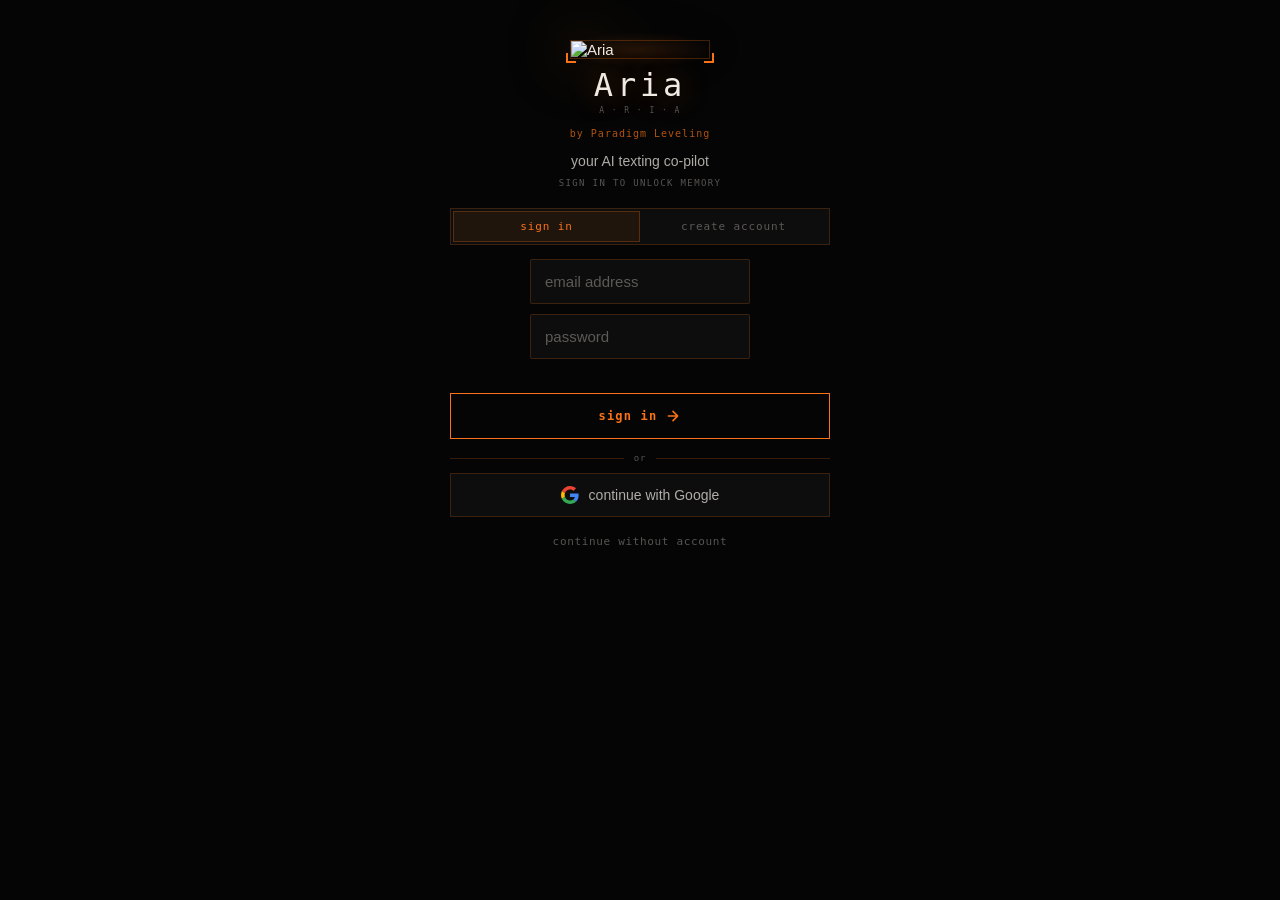
==== commit ff559c41: "Add files via upload" ====
--- a/index.html
+++ b/index.html
@@ -840,11 +840,13 @@
     }
   }
 
-  /* ── 4. SHOW ARIA LOADER ── called when PL loader hides ── */
+  /* ── 4. SHOW ARIA LOADER ── runs immediately on DOMContentLoaded ──
+     The Aria loader sits on top of everything (z-index:9999).
+     aria-app.js runs normally underneath — app is live by the time
+     the user taps the button. hideAriaLoader() just removes the overlay. */
   function showAriaLoader() {
     var wrap = document.getElementById('ariaLoaderSequence-wrap');
     wrap.style.display = 'block';
-    // Small rAF so display:block paints before animations kick
     requestAnimationFrame(function () {
       requestAnimationFrame(function () {
         initAriaLoader();
@@ -852,36 +854,11 @@
     });
   }
 
-  /* ── 5. WATCH PL LOADER ── */
-  function watchPLLoader() {
-    var plLoader = document.getElementById('ariaLoader');
-    if (!plLoader) { showAriaLoader(); return; }
-
-    // Already hidden (e.g. very fast machines)
-    if (plLoader.style.display === 'none' || plLoader.classList.contains('hidden')) {
-      showAriaLoader();
-      return;
-    }
-
-    var obs = new MutationObserver(function () {
-      var s = plLoader.style;
-      var hidden = s.display === 'none'
-                || parseFloat(s.opacity) === 0
-                || plLoader.classList.contains('hidden')
-                || plLoader.classList.contains('fade-out');
-      if (hidden) {
-        obs.disconnect();
-        showAriaLoader();
-      }
-    });
-    obs.observe(plLoader, { attributes: true, attributeFilter: ['style', 'class'] });
-  }
-
-  /* ── BOOT ── */
+  /* ── BOOT — show immediately, no need to watch PL loader ── */
   if (document.readyState === 'loading') {
-    document.addEventListener('DOMContentLoaded', watchPLLoader);
+    document.addEventListener('DOMContentLoaded', showAriaLoader);
   } else {
-    watchPLLoader();
+    showAriaLoader();
   }
 
 })();
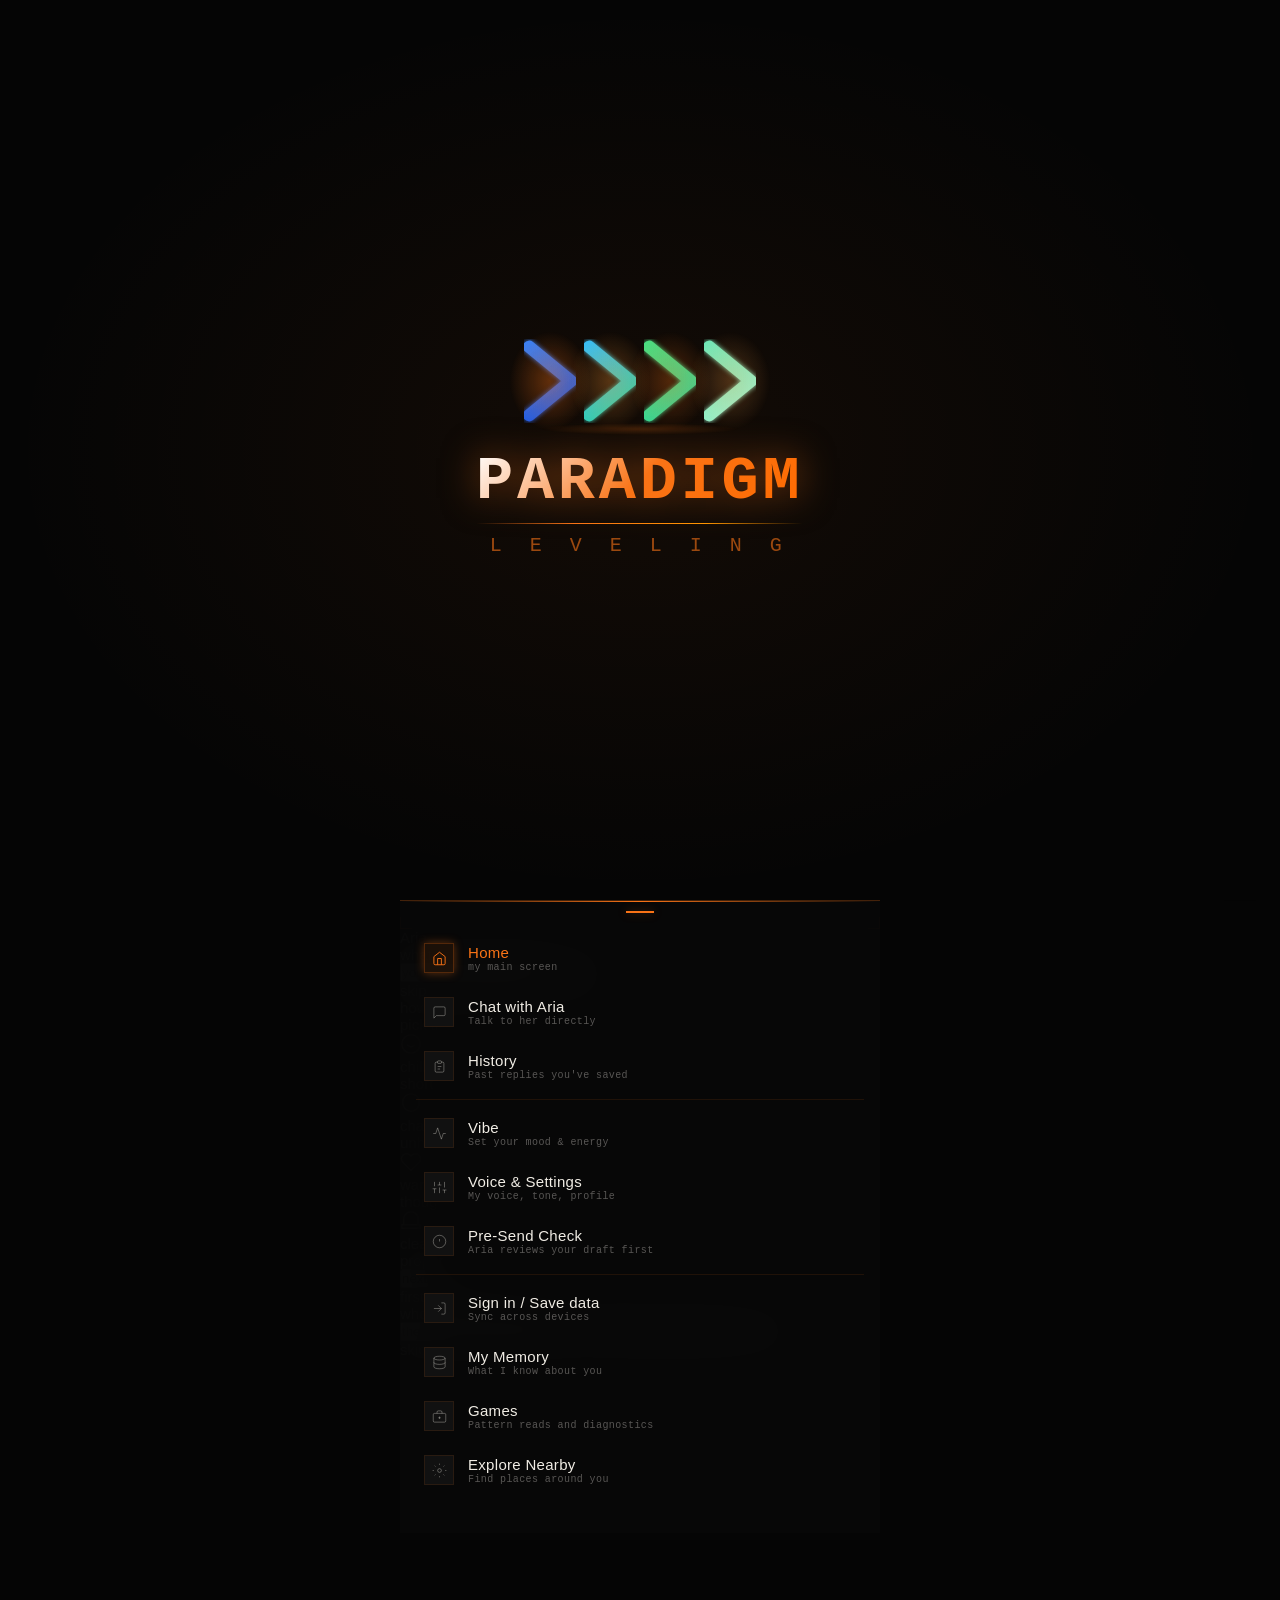
==== commit 23759c27: "Add files via upload" ====
--- a/index.html
+++ b/index.html
@@ -232,639 +232,6 @@
 
 </div>
 
-<!-- ══ ARIA LOADER SEQUENCE (PL → Aria → App) ══ -->
-<style id="ariaLoaderStyles">
-
-*,*::before,*::after{box-sizing:border-box;margin:0;padding:0}
-:root{
-  --c:#00f5d4;--cv:#7b2fff;--cg:#00c9a7;--hair:#c05818;
-  /* Set --aria-bg-url to your hosted image URL, e.g.:
-     --aria-bg-url: url("assets/aria-bg.jpg");
-     The base64 fallback below is used when this is not overridden. */
-}
-
-html,body{
-  width:100%;height:100%;
-  /* fallback gradient if image fails */
-  background:linear-gradient(160deg,#071830 0%,#0a2a2a 40%,#12103a 100%);
-  overflow:hidden;
-}
-
-#ariaLoaderSequence{
-  position:relative;
-  width:100%;height:100%;
-  max-width:430px;
-  margin:0 auto;
-  overflow:hidden;
-  font-family:"Share Tech Mono",monospace;
-}
-
-/* ── ARIA BG ── */
-.aria-bg{
-  position:absolute;inset:0;
-  /* background-image: var(--aria-bg-url, none); — swap base64 below for a hosted URL */
-  background-image:url("[data-uri]");
-  background-size:cover;
-  background-position:center top;
-  /* if image fails, show fallback gradient */
-  background-color:#0a2a3a;
-  opacity:0;
-  animation:bgReveal 1s 0.1s ease forwards;
-}
-@keyframes bgReveal{
-  from{opacity:0;filter:brightness(0.15) blur(10px) saturate(0);}
-  to{opacity:1;filter:brightness(1) blur(0) saturate(1);}
-}
-
-/* ── VIGNETTES ── */
-.vig-top{
-  position:absolute;top:0;left:0;right:0;height:42%;
-  background:linear-gradient(to bottom,rgba(3,12,24,0.94) 0%,rgba(3,12,24,0.58) 52%,transparent 100%);
-  pointer-events:none;
-}
-.vig-bot{
-  position:absolute;bottom:0;left:0;right:0;height:36%;
-  background:linear-gradient(to top,rgba(3,12,24,0.98) 0%,rgba(3,12,24,0.8) 45%,rgba(3,12,24,0.3) 75%,transparent 100%);
-  pointer-events:none;
-}
-
-/* ── GLOWS ── */
-.rim{
-  position:absolute;top:32%;left:50%;
-  transform:translate(-50%,-50%);
-  width:340px;height:280px;
-  background:radial-gradient(ellipse,rgba(0,245,212,0.1) 0%,transparent 68%);
-  pointer-events:none;
-  animation:rimPulse 2.8s ease-in-out infinite;
-}
-@keyframes rimPulse{
-  0%,100%{opacity:0.65;}50%{opacity:1;}
-}
-.floor{
-  position:absolute;bottom:19%;left:50%;
-  transform:translateX(-50%);
-  width:280px;height:44px;
-  background:radial-gradient(ellipse,rgba(0,245,212,0.2) 0%,transparent 70%);
-  filter:blur(12px);pointer-events:none;
-  animation:rimPulse 3s 0.5s ease-in-out infinite;
-}
-
-/* ── SCANLINES ── */
-.scanlines{
-  position:absolute;inset:0;pointer-events:none;
-  background:repeating-linear-gradient(0deg,transparent,transparent 3px,rgba(0,245,212,0.012) 3px,rgba(0,245,212,0.012) 4px);
-  opacity:0;animation:texIn 0.5s 0.9s ease forwards;
-}
-@keyframes texIn{to{opacity:1;}}
-
-/* ── TITLE ── */
-.title-block{
-  position:absolute;top:0;left:0;right:0;
-  padding:40px 22px 0;text-align:center;
-  opacity:0;
-  animation:titleDrop 0.7s 0.2s cubic-bezier(0.22,1,0.36,1) forwards;
-}
-@keyframes titleDrop{
-  from{opacity:0;transform:translateY(-20px);}
-  to{opacity:1;transform:translateY(0);}
-}
-.eyebrow{
-  font-size:9px;letter-spacing:4px;
-  color:var(--c);opacity:0.6;
-  text-shadow:0 0 10px var(--c);margin-bottom:6px;
-}
-.t-main{
-  font-family:"Orbitron",sans-serif;
-  font-size:clamp(22px,6.2vw,29px);
-  font-weight:900;letter-spacing:2px;line-height:1;color:#fff;
-  text-shadow:0 0 6px #00f5d4,0 0 18px rgba(0,245,212,0.8),0 0 46px rgba(0,245,212,0.38),0 0 90px rgba(123,47,255,0.5);
-  animation:tPulse 3.2s 1.2s ease-in-out infinite, glitch 10s 2.5s infinite;
-}
-@keyframes tPulse{
-  0%,100%{text-shadow:0 0 6px #00f5d4,0 0 18px rgba(0,245,212,0.8),0 0 46px rgba(0,245,212,0.38),0 0 90px rgba(123,47,255,0.5);}
-  50%{text-shadow:0 0 10px #00f5d4,0 0 30px rgba(0,245,212,1),0 0 70px rgba(0,245,212,0.55),0 0 120px rgba(123,47,255,0.65);}
-}
-@keyframes glitch{
-  0%,88%,100%{clip-path:none;transform:none;filter:none;}
-  89%{clip-path:inset(12% 0 68% 0);transform:translateX(-5px);filter:hue-rotate(80deg) brightness(1.4);}
-  90%{clip-path:inset(62% 0 4% 0);transform:translateX(5px);}
-  91%{clip-path:none;transform:none;filter:none;}
-  92%{clip-path:inset(28% 0 44% 0);transform:translateX(-2px);filter:hue-rotate(150deg);}
-  93%{clip-path:none;transform:none;filter:none;}
-}
-.divider{
-  width:130px;height:1px;
-  background:linear-gradient(90deg,transparent,var(--c),transparent);
-  margin:8px auto 8px;box-shadow:0 0 12px var(--c);
-  opacity:0;animation:divIn 0.5s 0.75s ease forwards;
-}
-@keyframes divIn{to{opacity:0.9;}}
-.t-sub{
-  font-size:11px;letter-spacing:2px;
-  color:rgba(255,255,255,0.72);
-  text-shadow:0 0 12px rgba(0,245,212,0.35);
-}
-
-/* ── BOTTOM UI ── */
-.bottom-ui{
-  position:absolute;bottom:86px;left:0;right:0;
-  padding:0 26px 8px;
-  display:flex;flex-direction:column;gap:8px;
-  opacity:0;
-  animation:botRise 0.65s 1.1s cubic-bezier(0.22,1,0.36,1) forwards;
-}
-@keyframes botRise{
-  from{opacity:0;transform:translateY(18px);}
-  to{opacity:1;transform:translateY(0);}
-}
-
-/* STATUS LINES */
-.slines{display:flex;flex-direction:column;gap:3px;}
-.sl{
-  font-size:8px;letter-spacing:1.5px;color:var(--c);
-  opacity:0;display:flex;align-items:center;gap:8px;
-  animation:slIn 0.28s ease forwards;
-}
-.sl::before{
-  content:"";width:5px;height:5px;
-  background:var(--c);border-radius:50%;
-  box-shadow:0 0 7px var(--c),0 0 14px var(--c);
-  flex-shrink:0;animation:dotBlink 1.6s ease-in-out infinite;
-}
-@keyframes dotBlink{0%,100%{opacity:1;}50%{opacity:0.2;}}
-.sl:nth-child(1){animation-delay:1.28s;}
-.sl:nth-child(2){animation-delay:1.66s;}
-.sl:nth-child(3){animation-delay:2.04s;}
-.sl:nth-child(4){animation-delay:2.42s;color:#fff;text-shadow:0 0 8px var(--c);}
-.sl:nth-child(4)::before{background:#fff;box-shadow:0 0 8px #fff,0 0 20px var(--c);}
-@keyframes slIn{
-  from{opacity:0;transform:translateX(-10px);}
-  to{opacity:0.88;transform:translateX(0);}
-}
-
-/* TYPEWRITER — 20 chars, starts 1.3s, done ~2.7s */
-.tw-row{display:flex;align-items:center;justify-content:center;}
-.tw{
-  font-family:"Orbitron",sans-serif;
-  font-size:11px;font-weight:700;letter-spacing:5px;
-  color:#fff;
-  text-shadow:0 0 10px var(--c),0 0 26px rgba(0,245,212,0.5);
-  white-space:nowrap;overflow:hidden;
-  border-right:2px solid var(--c);
-  width:0;
-  animation:
-    twOut 1.4s steps(20,end) 1.3s forwards,
-    twBlink 0.65s step-end 2.75s infinite;
-}
-@keyframes twOut{to{width:260px;}}
-@keyframes twBlink{
-  0%,100%{border-right-color:var(--c);}
-  50%{border-right-color:transparent;}
-}
-
-/* PROGRESS BAR — starts 1.4s, 2s fill → done 3.4s */
-.bar-wrap{position:relative;width:100%;}
-.pct-label{
-  position:absolute;right:0;top:-18px;
-  font-family:"Orbitron",sans-serif;
-  font-size:8px;font-weight:700;letter-spacing:2px;
-  color:var(--c);text-shadow:0 0 8px var(--c);
-  z-index:10;
-  opacity:0;animation:pctIn 0.3s 1.5s ease forwards;
-}
-@keyframes pctIn{to{opacity:1;}}
-
-.bar-outer{
-  width:100%;height:10px;border-radius:5px;
-  background:rgba(0,245,212,0.05);
-  border:1px solid rgba(0,245,212,0.22);
-  position:relative;overflow:visible;
-  animation:barGlow 2s 1.4s ease forwards;
-}
-@keyframes barGlow{
-  to{box-shadow:0 0 18px rgba(0,245,212,0.22),0 0 44px rgba(0,245,212,0.09);}
-}
-.bar-fill{
-  position:absolute;top:0;left:0;
-  height:100%;width:0;border-radius:5px;
-  background:linear-gradient(90deg,#004f47 0%,var(--cg) 35%,var(--c) 72%,#dffffa 100%);
-  animation:fillUp 2s 1.4s cubic-bezier(0.35,0,0.1,1) forwards;
-  overflow:hidden;
-}
-@keyframes fillUp{to{width:100%;}}
-.bar-fill::after{
-  content:"";
-  position:absolute;top:0;left:-80%;width:55%;height:100%;
-  background:linear-gradient(90deg,transparent,rgba(255,255,255,0.55),transparent);
-  animation:shim 1.3s 1.7s ease-in-out infinite;
-}
-@keyframes shim{0%{left:-80%;}100%{left:140%;}}
-.tip{
-  position:absolute;top:50%;right:0;
-  transform:translate(50%,-50%);
-  width:14px;height:14px;border-radius:50%;
-  background:radial-gradient(circle,#fff 0%,var(--c) 45%,transparent 72%);
-  box-shadow:0 0 14px var(--c),0 0 32px var(--c);
-  opacity:0;animation:tipLive 2s 1.4s ease forwards;
-}
-@keyframes tipLive{5%{opacity:1;}90%{opacity:1;}100%{opacity:0;}}
-#sc{
-  position:absolute;left:0;
-  top:50%;transform:translateY(-50%);
-  width:100%;height:70px;pointer-events:none;
-}
-
-/* ── SCAN LINE — 3.1s ── */
-.scan{
-  position:absolute;left:0;right:0;height:3px;
-  background:linear-gradient(90deg,transparent 0%,rgba(0,245,212,0.07) 20%,rgba(0,245,212,0.88) 50%,rgba(0,245,212,0.07) 80%,transparent 100%);
-  box-shadow:0 0 26px rgba(0,245,212,0.75),0 0 60px rgba(0,245,212,0.25);
-  opacity:0;pointer-events:none;z-index:50;
-  animation:scanFall 0.65s 3.1s linear forwards;
-}
-@keyframes scanFall{
-  0%{top:-3px;opacity:0;}4%{opacity:1;}100%{top:100%;opacity:0.1;}
-}
-
-/* ── FLASH — 3.55s ── */
-.flash{
-  position:absolute;inset:0;
-  background:rgba(0,245,212,0.09);
-  opacity:0;pointer-events:none;z-index:49;
-  animation:flashOn 0.1s 3.55s ease forwards,flashOff 0.5s 3.65s ease forwards;
-}
-@keyframes flashOn{to{opacity:1;}}
-@keyframes flashOff{to{opacity:0;}}
-
-/* ── ORANGE BUTTON — JS triggers .btn-ready class after bar animation ends ── */
-.btn-wrap{
-  position:absolute;
-  bottom:0;left:0;right:0;
-  padding:0 26px 24px;
-  opacity:0;
-  z-index:20;
-  transform:translateY(16px);
-  transition:opacity 0.55s cubic-bezier(0.22,1,0.36,1), transform 0.55s cubic-bezier(0.22,1,0.36,1);
-}
-.btn-wrap.btn-ready{
-  opacity:1;
-  transform:translateY(0);
-}
-
-/* ── REDUCED MOTION — collapse all decorative animations ── */
-@media(prefers-reduced-motion:reduce){
-  .aria-bg{animation:none;opacity:1;filter:none;}
-  .title-block{animation:none;opacity:1;transform:none;}
-  .divider{animation:none;opacity:0.9;}
-  .scanlines{animation:none;opacity:1;}
-  .bottom-ui{animation:none;opacity:1;transform:none;}
-  .sl{animation:none!important;opacity:0.88!important;transform:none!important;}
-  .sl::before{animation:none;}
-  .tw{animation:none;width:260px;border-right-color:var(--c);}
-  .bar-fill{animation:none;width:100%;}
-  .bar-fill::after{animation:none;}
-  .tip{animation:none;opacity:0;}
-  .bar-outer{animation:none;box-shadow:0 0 18px rgba(0,245,212,0.22);}
-  .pct-label{animation:none;opacity:1;}
-  .rim,.floor{animation:none;opacity:0.8;}
-  .scan{animation:none;display:none;}
-  .flash{animation:none;}
-  .t-main{animation:none;text-shadow:0 0 6px #00f5d4,0 0 18px rgba(0,245,212,0.8);}
-  .btn-wrap{transition:none;}
-  .aria-btn{animation:none;}
-  .aria-btn::before{animation:none;}
-}
-.aria-btn{
-  width:100%;
-  padding:11px 0 10px;
-  border:none;border-radius:7px;
-  /* hair color: deep warm burnt orange */
-  background:linear-gradient(135deg,#a84010 0%,#c25018 55%,#d4601e 100%);
-  box-shadow:
-    0 0 18px rgba(180,70,16,0.7),
-    0 0 44px rgba(180,70,16,0.3),
-    inset 0 1px 0 rgba(255,255,255,0.18),
-    inset 0 -1px 0 rgba(0,0,0,0.25);
-  cursor:pointer;
-  position:relative;overflow:hidden;
-  animation:btnPulse 2.2s 5.4s ease-in-out infinite;
-  -webkit-tap-highlight-color:transparent;
-}
-@keyframes btnPulse{
-  0%,100%{box-shadow:0 0 18px rgba(180,70,16,0.7),0 0 44px rgba(180,70,16,0.3),inset 0 1px 0 rgba(255,255,255,0.18),inset 0 -1px 0 rgba(0,0,0,0.25);}
-  50%{box-shadow:0 0 28px rgba(194,80,24,0.9),0 0 65px rgba(194,80,24,0.45),inset 0 1px 0 rgba(255,255,255,0.18),inset 0 -1px 0 rgba(0,0,0,0.25);}
-}
-.aria-btn::before{
-  content:"";
-  position:absolute;top:0;left:-80%;width:55%;height:100%;
-  background:linear-gradient(90deg,transparent,rgba(255,255,255,0.28),transparent);
-  animation:btnShim 2.4s 5.6s ease-in-out infinite;
-}
-@keyframes btnShim{0%{left:-80%;}100%{left:140%;}}
-.btn-top{
-  font-family:"Orbitron",sans-serif;
-  font-size:13px;font-weight:900;letter-spacing:4px;
-  color:#fff;display:block;line-height:1;margin-bottom:3px;
-  text-shadow:0 0 8px rgba(255,200,150,0.5),0 2px 4px rgba(0,0,0,0.4);
-}
-.btn-sub{
-  font-family:"Share Tech Mono",monospace;
-  font-size:8px;letter-spacing:3px;
-  color:rgba(255,255,255,0.76);display:block;
-  text-shadow:0 1px 3px rgba(0,0,0,0.3);
-}
-
-/* ── GLITCH-OUT OVERLAY ── */
-.glitch-out{
-  position:fixed;inset:0;
-  z-index:999;pointer-events:none;opacity:0;
-  background:transparent;
-}
-.glitch-out.active{pointer-events:all;}
-#glitchCanvas{position:absolute;inset:0;width:100%;height:100%;}
-.ch-r,.ch-g{position:absolute;inset:0;opacity:0;}
-.ch-r{background:rgba(180,60,10,0.2);mix-blend-mode:screen;}
-.ch-g{background:rgba(0,220,160,0.1);mix-blend-mode:screen;}
-
-
-#ariaLoaderSequence-wrap {
-  position: fixed;
-  inset: 0;
-  z-index: 9999;
-  display: none;
-  background: linear-gradient(160deg,#071830 0%,#0a2a2a 40%,#12103a 100%);
-}
-</style>
-
-<div id="ariaLoaderSequence-wrap">
-  <div id="ariaLoaderSequence">
-  <div class="aria-bg"></div>
-  <div class="vig-top"></div>
-  <div class="vig-bot"></div>
-  <div class="rim"></div>
-  <div class="floor"></div>
-  <div class="scanlines"></div>
-
-  <div class="title-block">
-    <div class="eyebrow">// SYSTEM BOOT SEQUENCE //</div>
-    <div class="t-main">ARIA INTELLIGENCE</div>
-    <div class="divider"></div>
-    <div class="t-sub">Your Personal Smart Assistant</div>
-  </div>
-
-  <div class="bottom-ui">
-    <div class="slines">
-      <div class="sl">LOADING NEURAL MODULES...</div>
-      <div class="sl">ESTABLISHING SECURE LINK...</div>
-      <div class="sl">SYNCING USER PROFILE...</div>
-      <div class="sl">ARIA IS READY</div>
-    </div>
-    <div class="tw-row"><div class="tw">INITIALIZING ARIA...</div></div>
-    <div class="bar-wrap">
-      <div class="pct-label" id="pctEl">0%</div>
-      <div class="bar-outer">
-        <div class="bar-fill"><div class="tip"></div></div>
-        <canvas id="sc"></canvas>
-      </div>
-    </div>
-  </div>
-
-  <!-- orange button — sits BELOW bottom-ui, hidden until 4.8s -->
-  <div class="btn-wrap">
-    <button class="aria-btn" id="ariaBtn">
-      <span class="btn-top">ARIA ONLINE</span>
-      <span class="btn-sub">TAP TO CONTINUE</span>
-    </button>
-  </div>
-
-  <div class="scan"></div>
-  <div class="flash"></div>
-
-  <div class="glitch-out" id="glitchOut">
-    <canvas id="glitchCanvas"></canvas>
-    <div class="ch-r" id="chR"></div>
-    <div class="ch-g" id="chG"></div>
-  </div>
-</div>
-
-<script id="ariaLoaderScript">
-(function () {
-  'use strict';
-
-  /* ── 1. HIDE ARIA LOADER ── called at end of glitch-out ── */
-  function hideAriaLoader() {
-    var wrap = document.getElementById('ariaLoaderSequence-wrap');
-    wrap.style.transition = 'opacity 0.4s ease';
-    wrap.style.opacity = '0';
-    setTimeout(function () {
-      wrap.style.display = 'none';
-    }, 420);
-  }
-
-  /* ── 2. GLITCH-OUT ── fires on button tap, calls hideAriaLoader at end ── */
-  function triggerGlitchOut() {
-    var btn     = document.getElementById('ariaBtn');
-    var overlay = document.getElementById('glitchOut');
-    var gcv     = document.getElementById('glitchCanvas');
-    var chR     = document.getElementById('chR');
-    var chG     = document.getElementById('chG');
-    var ctx     = gcv.getContext('2d');
-
-    // Prevent double-fire
-    btn.removeEventListener('click', triggerGlitchOut);
-    btn.style.pointerEvents = 'none';
-
-    overlay.classList.add('active');
-    gcv.width  = window.innerWidth;
-    gcv.height = window.innerHeight;
-
-    var frame = 0, TOTAL = 38;
-    var hairR = 192, hairG = 78, hairB = 20;
-
-    function drawNoise(intensity, hueShift) {
-      var img = ctx.createImageData(gcv.width, gcv.height);
-      var d = img.data;
-      for (var i = 0; i < d.length; i += 4) {
-        if (Math.random() < intensity) {
-          var f = 0.55 + Math.random() * 0.45;
-          d[i]   = Math.min(255, hairR * f + hueShift * 50);
-          d[i+1] = Math.min(255, hairG * f);
-          d[i+2] = Math.min(255, hairB * f + hueShift * 15);
-          d[i+3] = 190 + Math.random() * 65;
-        } else {
-          d[i] = d[i+1] = d[i+2] = 0; d[i+3] = 0;
-        }
-      }
-      ctx.putImageData(img, 0, 0);
-      var lines = Math.floor(Math.random() * 10 * intensity + 2);
-      for (var l = 0; l < lines; l++) {
-        ctx.save();
-        ctx.globalAlpha = 0.2 + Math.random() * 0.35;
-        ctx.fillStyle = 'rgba(180,' + Math.floor(50 + Math.random() * 60) + ',10,0.6)';
-        ctx.fillRect((Math.random() - 0.5) * 25 * intensity, Math.random() * gcv.height, gcv.width, Math.random() * 5 + 1);
-        ctx.restore();
-      }
-    }
-
-    function gframe() {
-      var p = frame / TOTAL;
-      var intensity = p < 0.3 ? p / 0.3 * 0.4 : p < 0.75 ? 0.4 + (p - 0.3) / 0.45 * 0.5 : 1;
-      overlay.style.opacity = Math.min(1, p * 3.5).toString();
-      chR.style.opacity = (intensity * 0.55).toString();
-      chR.style.transform = 'translateX(' + ((Math.random() - 0.5) * intensity * 14) + 'px)';
-      chG.style.opacity = (intensity * 0.35).toString();
-      chG.style.transform = 'translateX(' + ((Math.random() - 0.5) * intensity * 8) + 'px)';
-      drawNoise(intensity, Math.sin(frame * 0.8) * 0.5 + 0.5);
-      frame++;
-      if (frame < TOTAL) {
-        requestAnimationFrame(gframe);
-      } else {
-        // Flash white → black → hide the whole loader
-        ctx.fillStyle = '#fff';
-        ctx.globalAlpha = 1;
-        ctx.fillRect(0, 0, gcv.width, gcv.height);
-        overlay.style.opacity = '1';
-        overlay.style.background = '#fff';
-        setTimeout(function () {
-          overlay.style.transition = 'background 0.3s ease, opacity 0.4s ease';
-          overlay.style.background = '#000';
-          overlay.style.opacity = '0.95';
-          setTimeout(function () {
-            // ← this is the end — hide the whole aria loader wrapper
-            hideAriaLoader();
-          }, 500);
-        }, 80);
-      }
-    }
-    requestAnimationFrame(gframe);
-  }
-
-  /* ── 3. PARTICLE BAR + COUNTER + BUTTON REVEAL ── */
-  function initAriaLoader() {
-    var reducedMotion = window.matchMedia('(prefers-reduced-motion: reduce)').matches;
-
-    var cv   = document.getElementById('sc');
-    var cx   = cv.getContext('2d');
-    var barO = cv.parentElement;
-    var barF = barO.querySelector('.bar-fill');
-    var pctE = document.getElementById('pctEl');
-
-    function resize() {
-      cv.width  = barO.offsetWidth || 300;
-      cv.height = 70;
-    }
-    resize();
-    window.addEventListener('resize', resize);
-
-    var COLS = ['#00f5d4','#00c9a7','#ffffff','#b0fff2','#7b2fff','#ff8040'];
-    var pts  = [];
-
-    function spawn() {
-      var x = barF.offsetWidth || 0;
-      for (var i = 0; i < 4; i++) {
-        pts.push({
-          x: x, y: cv.height / 2,
-          vx: (Math.random() - 0.35) * 3,
-          vy: (Math.random() - 0.5) * 6 - 1.5,
-          life: 1, decay: 0.028 + Math.random() * 0.04,
-          r: Math.random() * 2.6 + 0.5,
-          col: COLS[Math.floor(Math.random() * COLS.length)],
-          trail: []
-        });
-      }
-    }
-
-    function loop() {
-      cx.clearRect(0, 0, cv.width, cv.height);
-      for (var i = pts.length - 1; i >= 0; i--) {
-        var p = pts[i];
-        p.trail.push({ x: p.x, y: p.y });
-        if (p.trail.length > 6) p.trail.shift();
-        p.x += p.vx; p.y += p.vy; p.vy += 0.2; p.vx *= 0.96;
-        p.life -= p.decay;
-        if (p.life <= 0) { pts.splice(i, 1); continue; }
-        for (var t = 0; t < p.trail.length; t++) {
-          cx.globalAlpha = (t / p.trail.length) * p.life * 0.35;
-          cx.fillStyle = p.col;
-          cx.beginPath();
-          cx.arc(p.trail[t].x, p.trail[t].y, p.r * (t / p.trail.length) * 0.8, 0, Math.PI * 2);
-          cx.fill();
-        }
-        cx.globalAlpha = p.life;
-        cx.shadowBlur = 10; cx.shadowColor = p.col;
-        cx.fillStyle = p.col;
-        cx.beginPath();
-        cx.arc(p.x, p.y, p.r, 0, Math.PI * 2);
-        cx.fill();
-        cx.shadowBlur = 0;
-      }
-      cx.globalAlpha = 1;
-      requestAnimationFrame(loop);
-    }
-    loop();
-
-    function showButton() {
-      var btnWrap = document.querySelector('.btn-wrap');
-      requestAnimationFrame(function () {
-        requestAnimationFrame(function () {
-          btnWrap.classList.add('btn-ready');
-        });
-      });
-      // Wire button — single listener, points to our triggerGlitchOut
-      var btn = document.getElementById('ariaBtn');
-      btn.addEventListener('click', triggerGlitchOut);
-    }
-
-    var t0 = null, DUR = 2000;
-    function tick(ts) {
-      if (!t0) t0 = ts;
-      var p = Math.min(100, Math.round((ts - t0) / DUR * 100));
-      pctE.textContent = p + '%';
-      if (p < 100) {
-        requestAnimationFrame(tick);
-      } else {
-        pctE.textContent = '100%';
-        showButton();
-      }
-    }
-
-    if (reducedMotion) {
-      pctE.textContent = '100%';
-      showButton();
-    } else {
-      setTimeout(function () { requestAnimationFrame(tick); }, 1400);
-      setTimeout(function () {
-        var si = setInterval(spawn, 50);
-        setTimeout(function () { clearInterval(si); }, 2200);
-      }, 1400);
-    }
-  }
-
-  /* ── 4. SHOW ARIA LOADER ── runs immediately on DOMContentLoaded ──
-     The Aria loader sits on top of everything (z-index:9999).
-     aria-app.js runs normally underneath — app is live by the time
-     the user taps the button. hideAriaLoader() just removes the overlay. */
-  function showAriaLoader() {
-    var wrap = document.getElementById('ariaLoaderSequence-wrap');
-    wrap.style.display = 'block';
-    requestAnimationFrame(function () {
-      requestAnimationFrame(function () {
-        initAriaLoader();
-      });
-    });
-  }
-
-  /* ── BOOT — show immediately, no need to watch PL loader ── */
-  if (document.readyState === 'loading') {
-    document.addEventListener('DOMContentLoaded', showAriaLoader);
-  } else {
-    showAriaLoader();
-  }
-
-})();
-</script>
-<!-- ══ END ARIA LOADER SEQUENCE ══ -->
-
 
 <!-- Ambient layers -->
 
